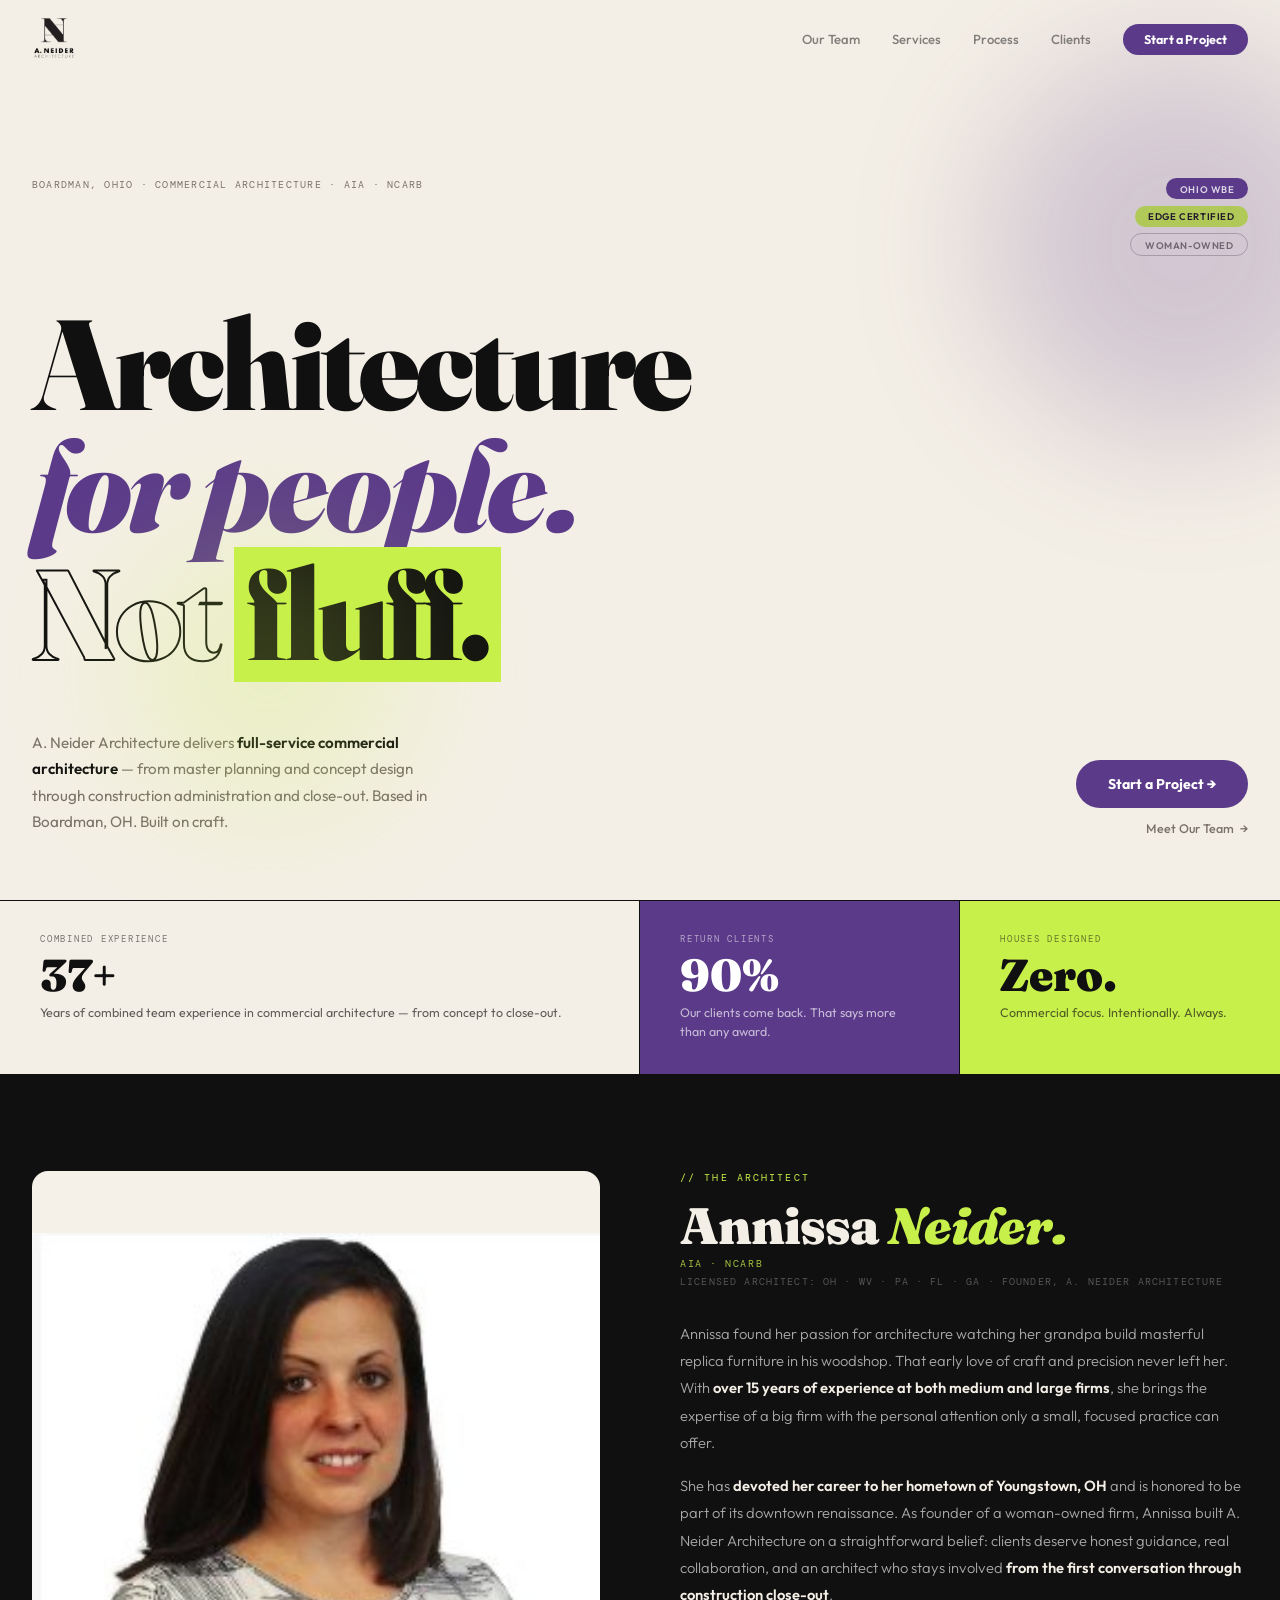
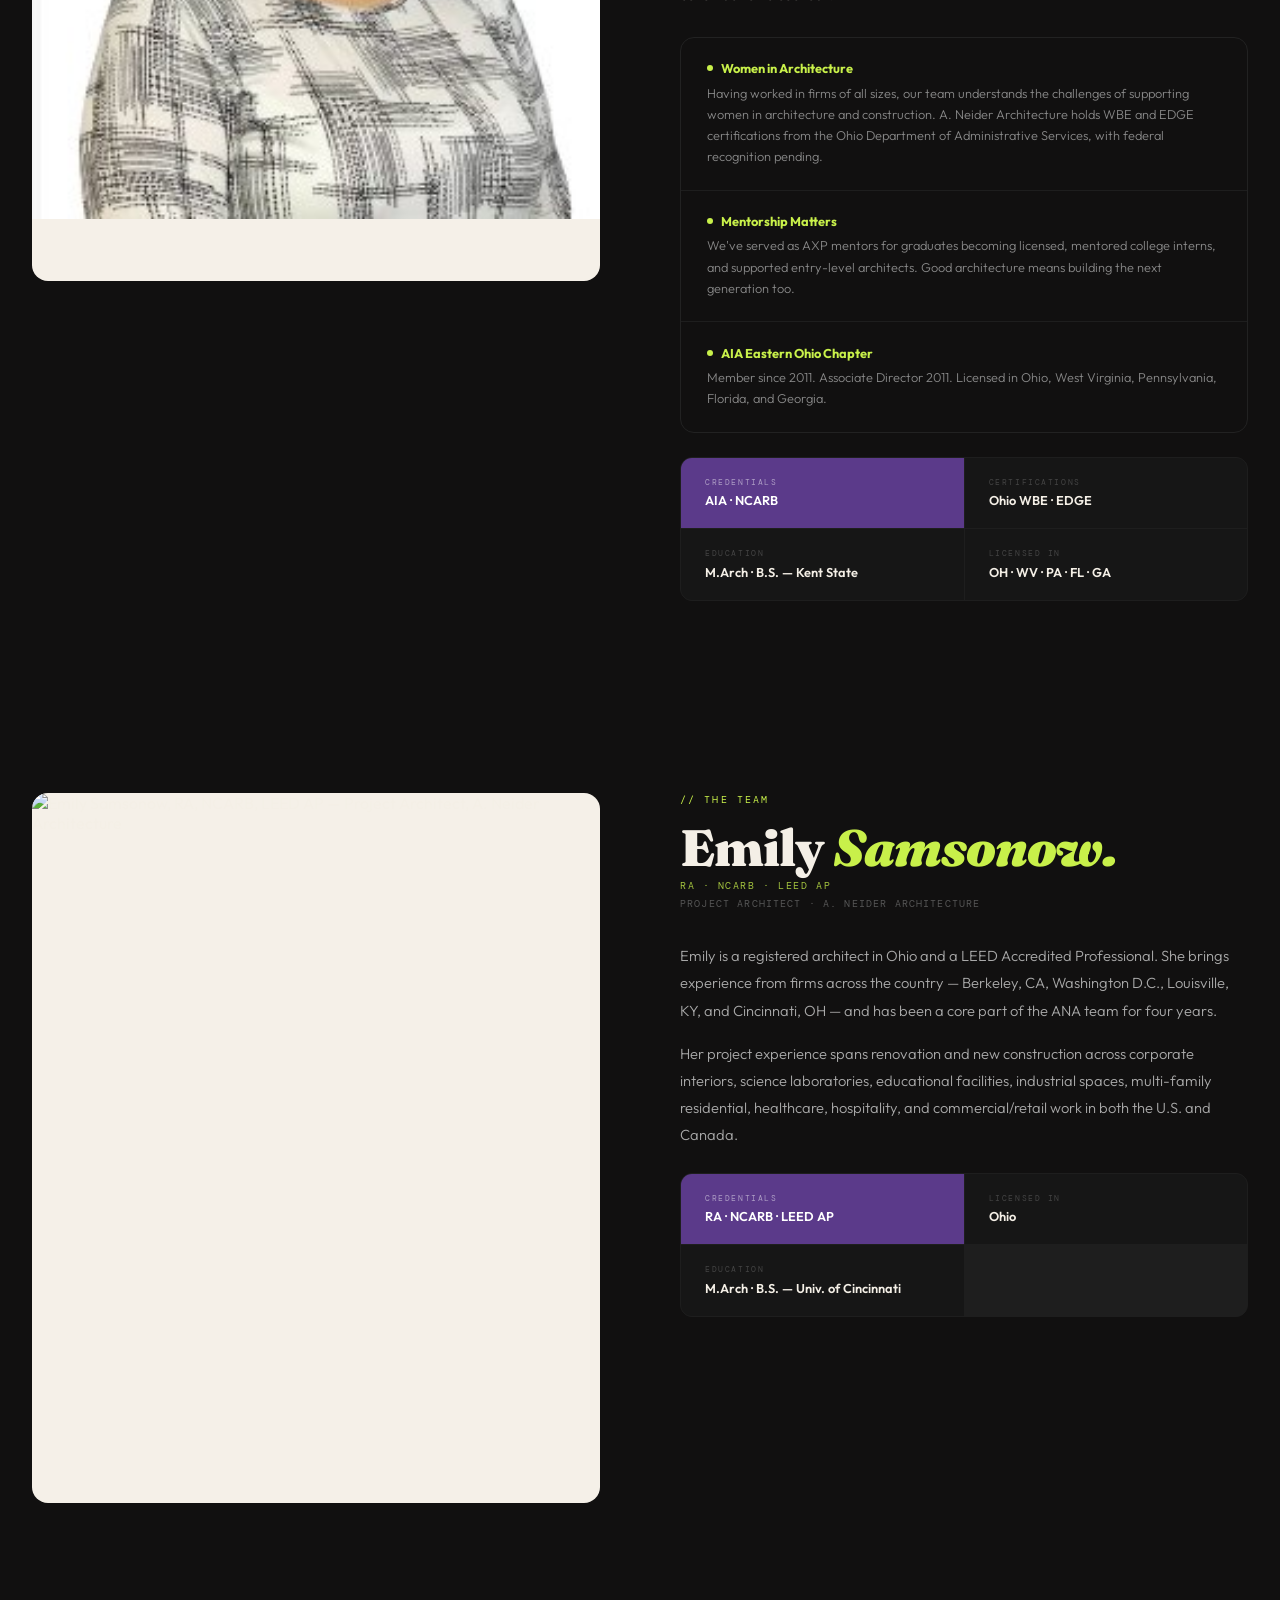
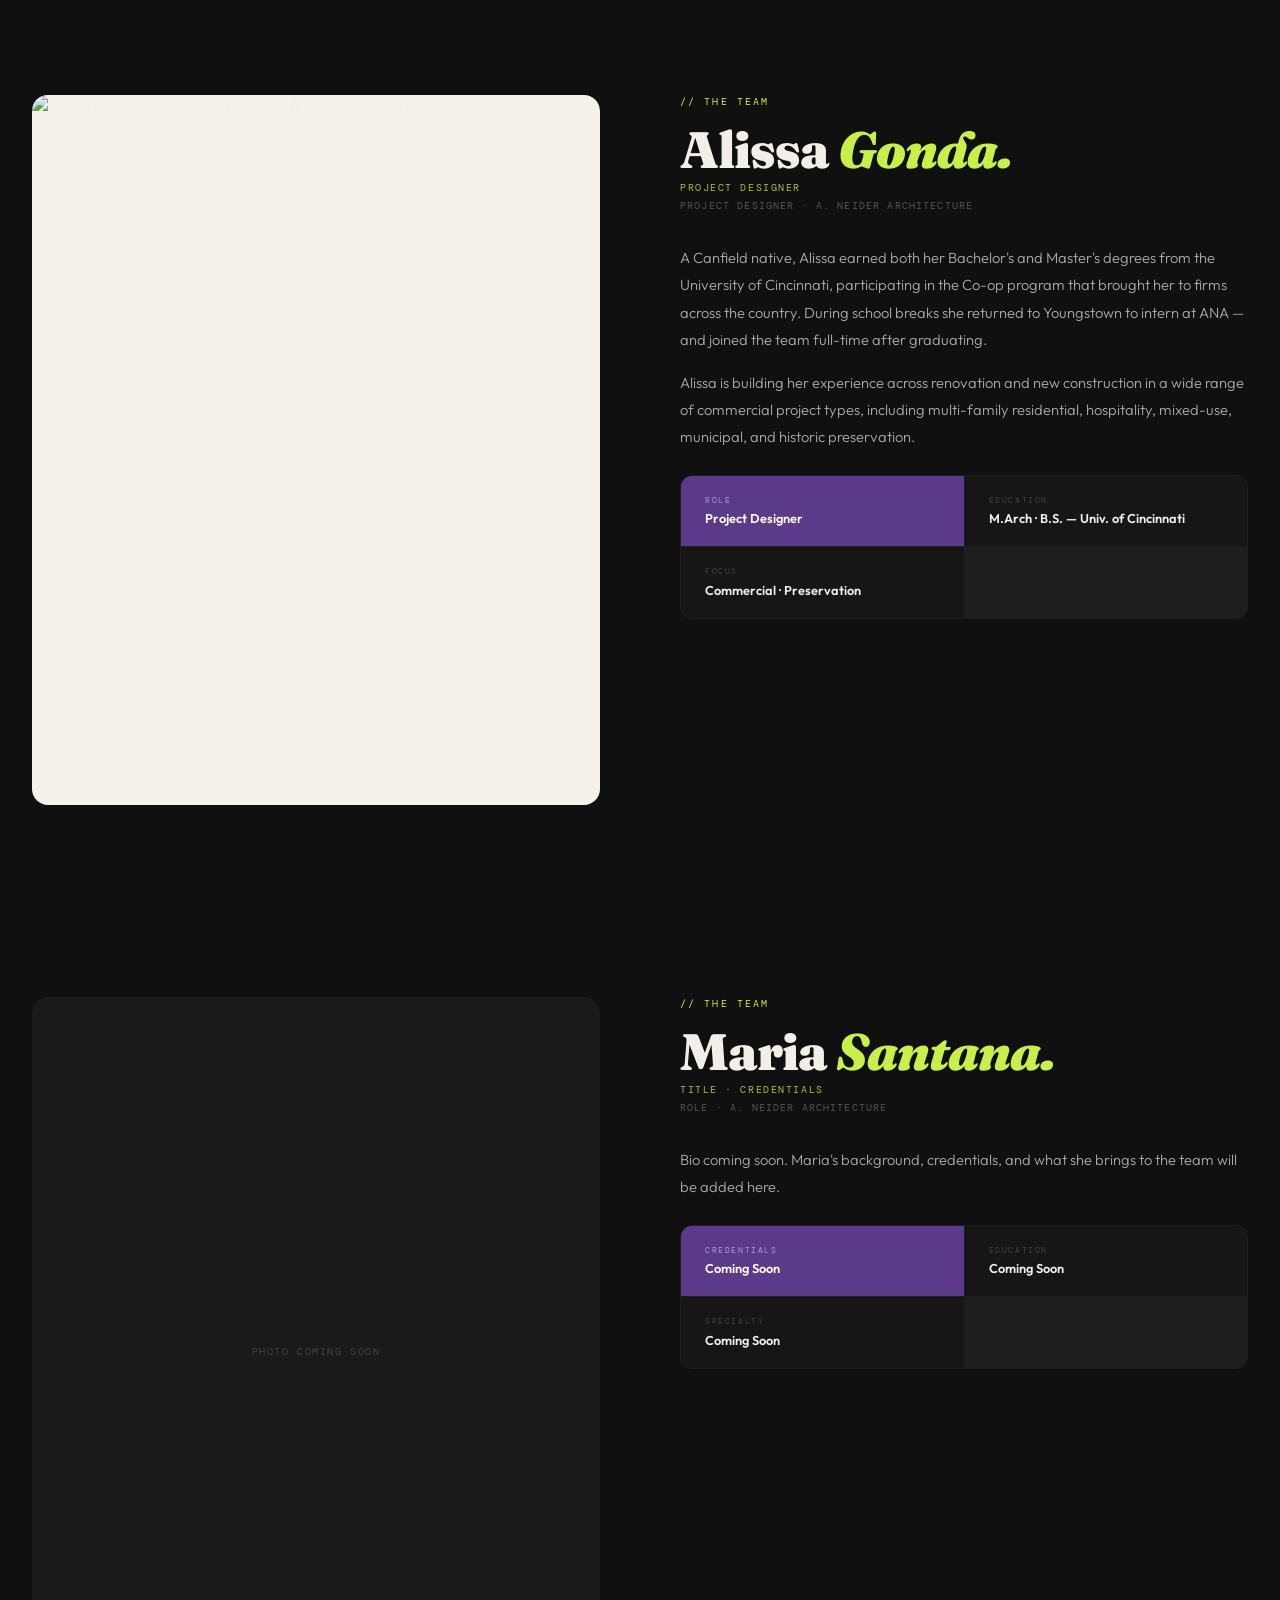
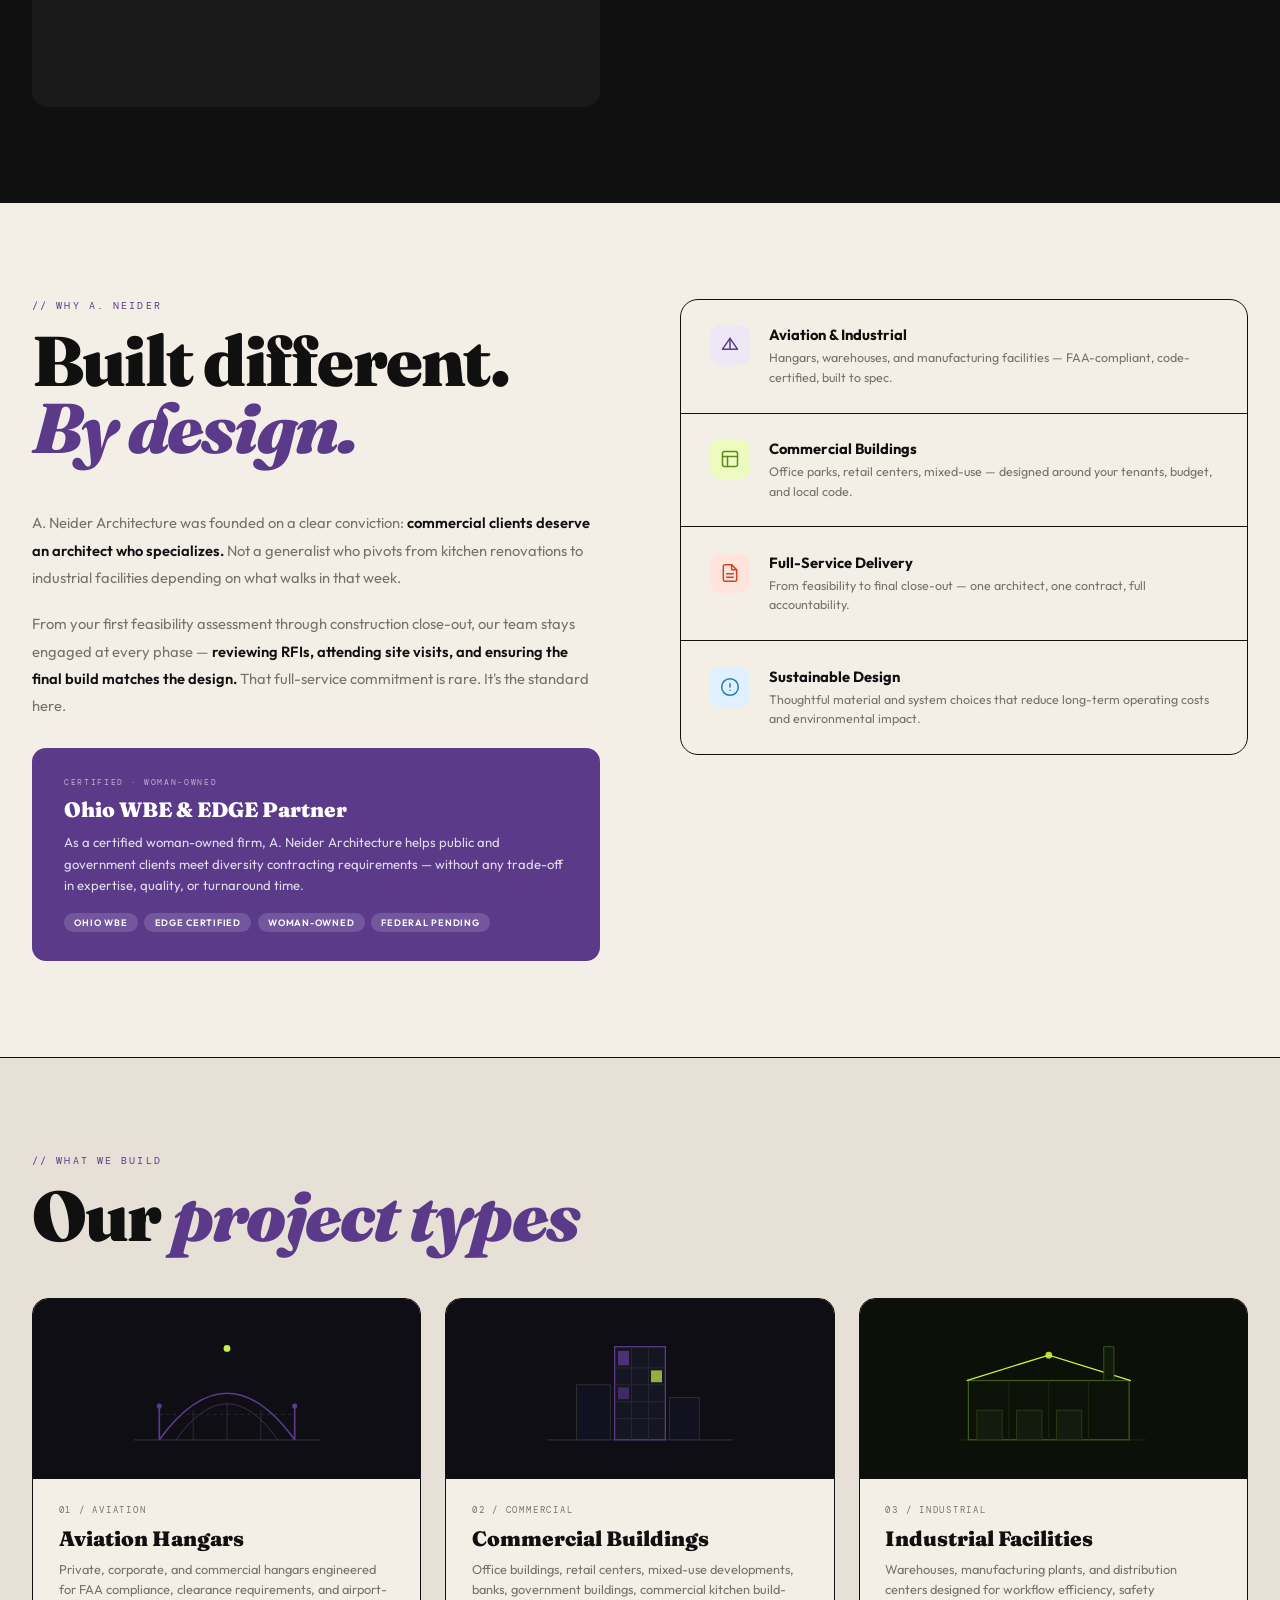
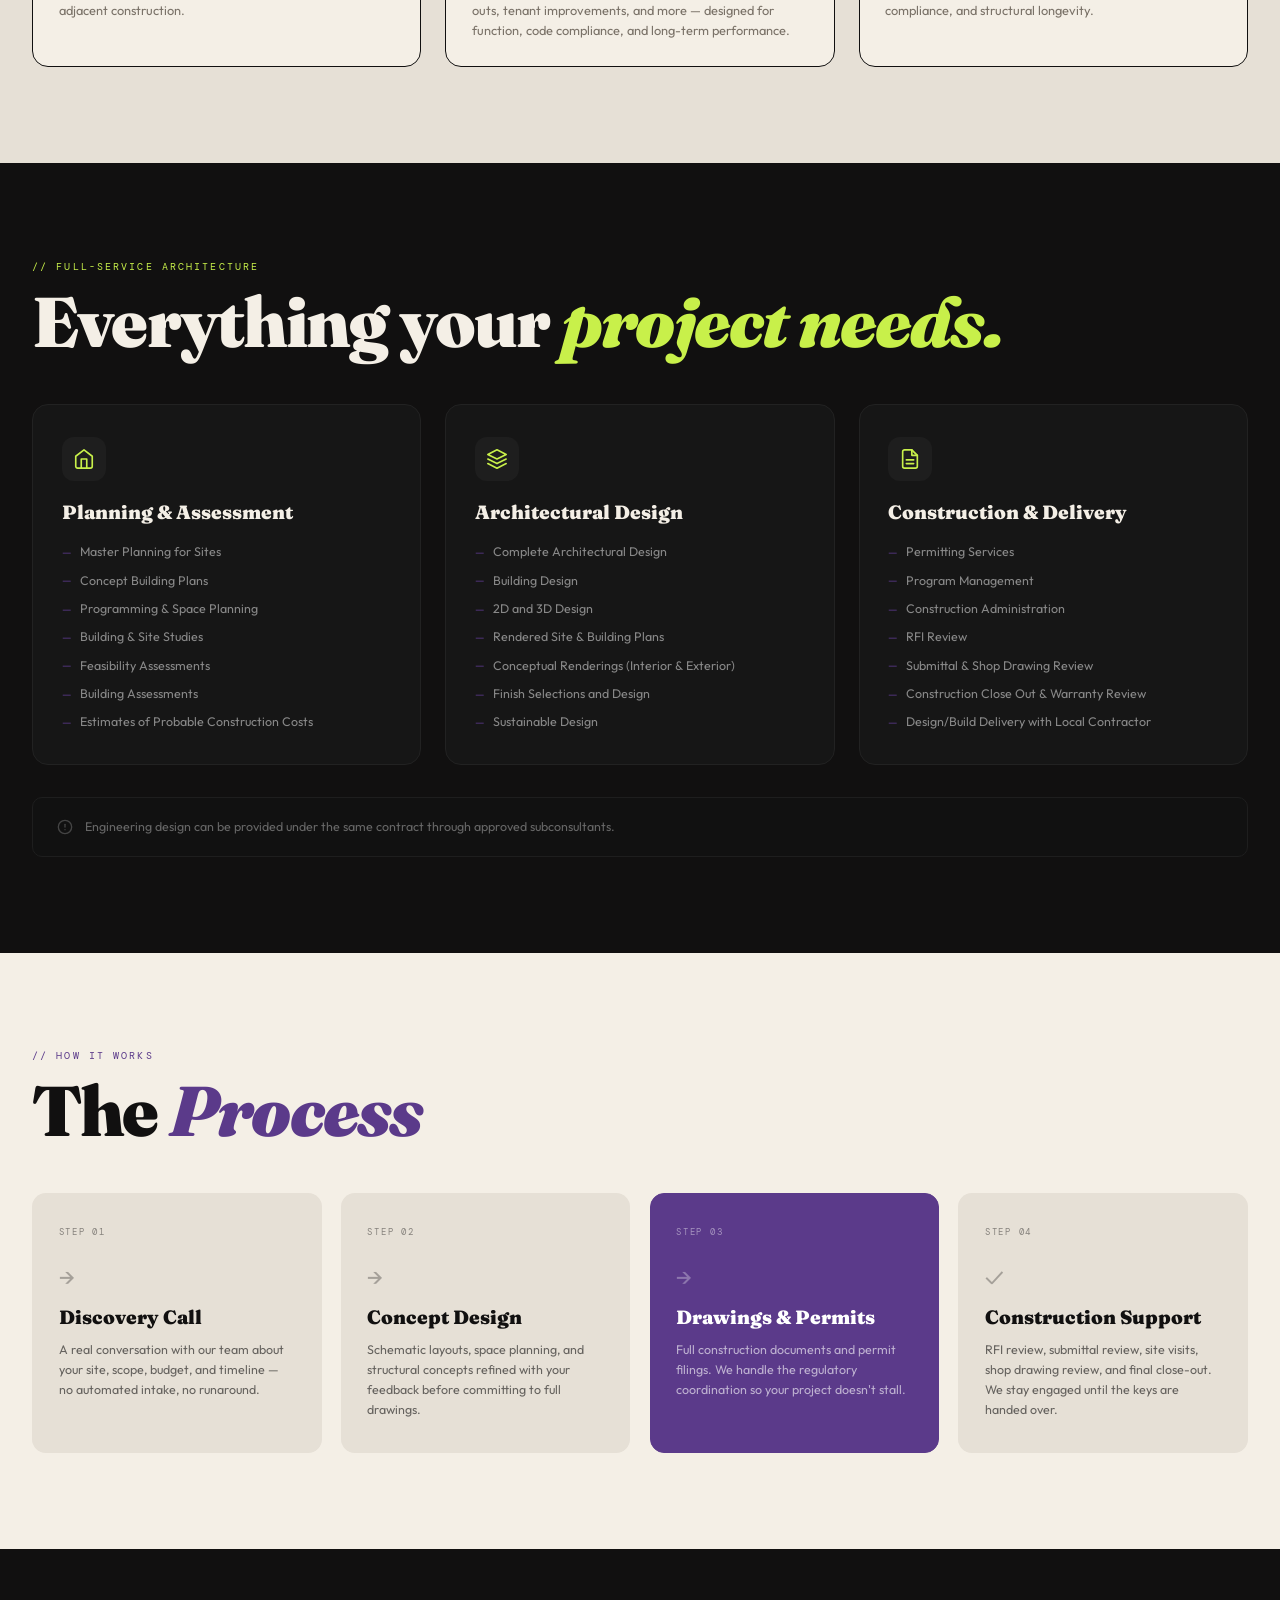
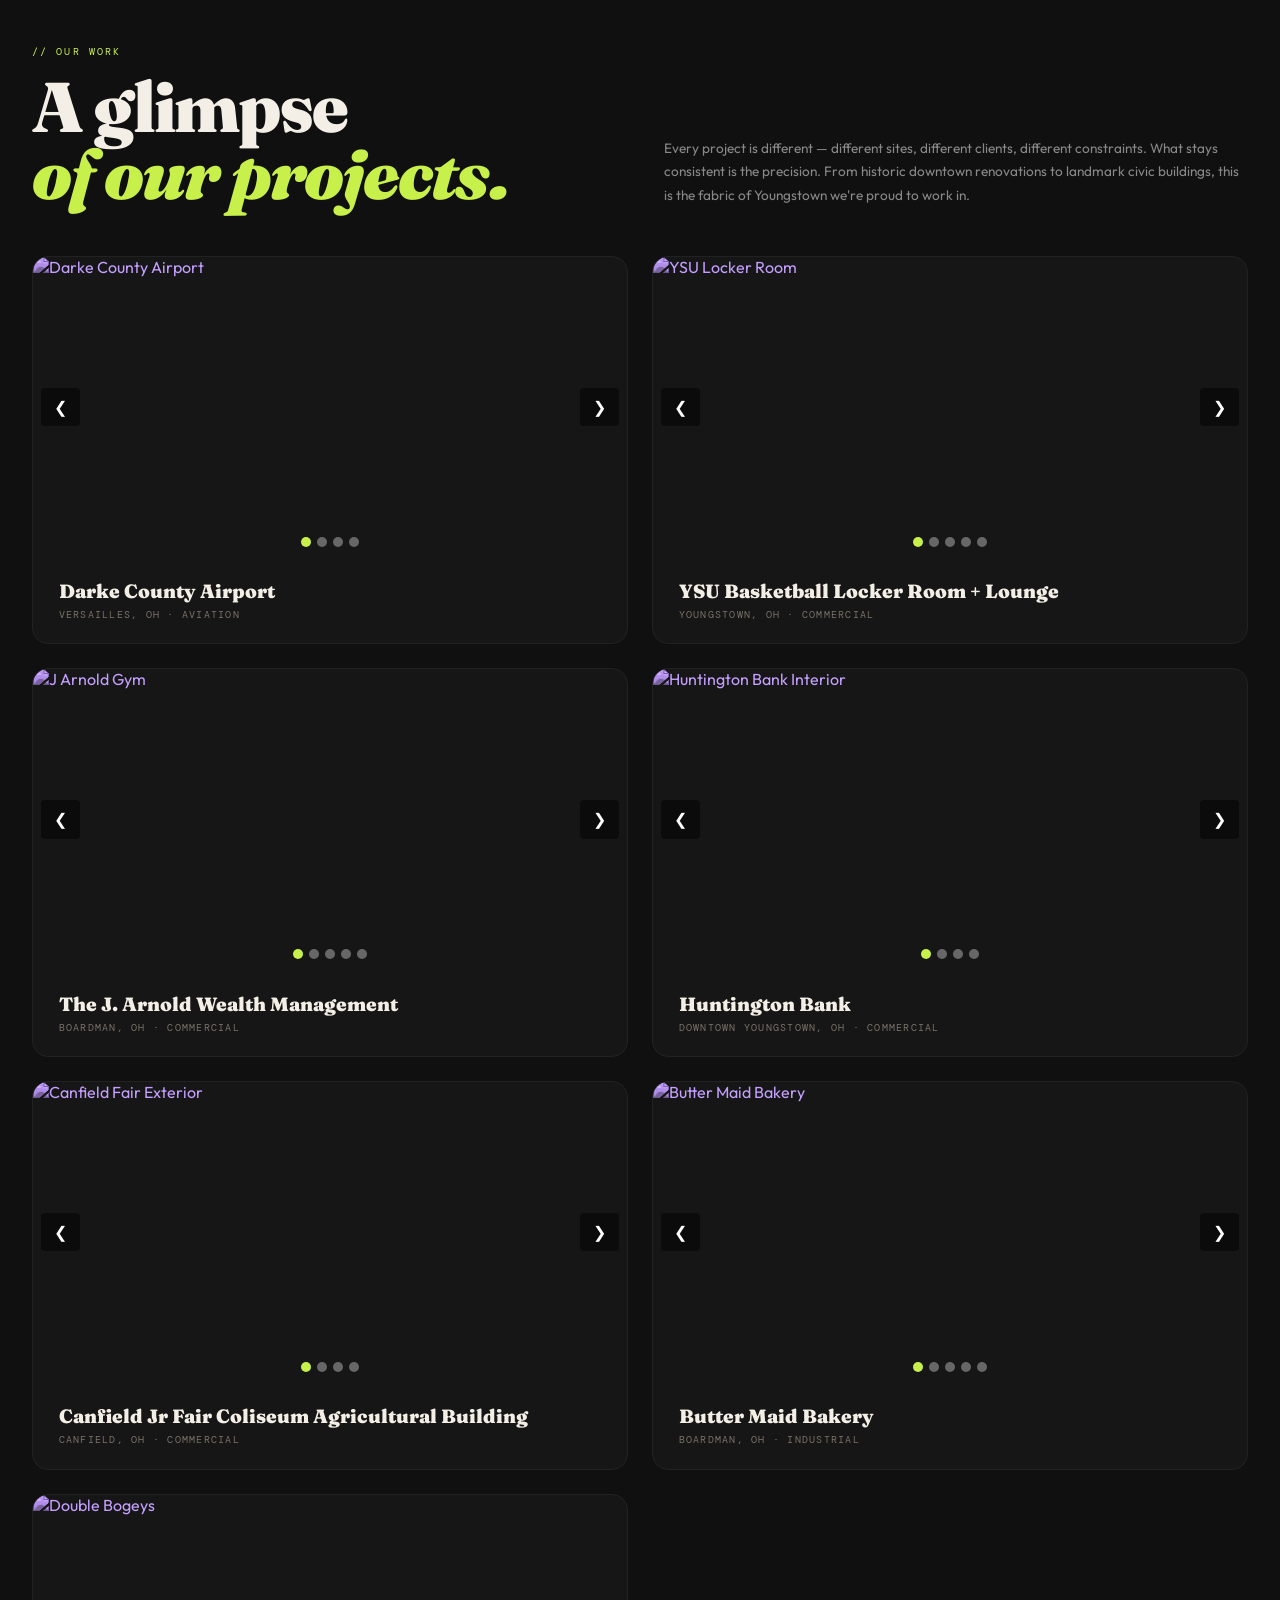
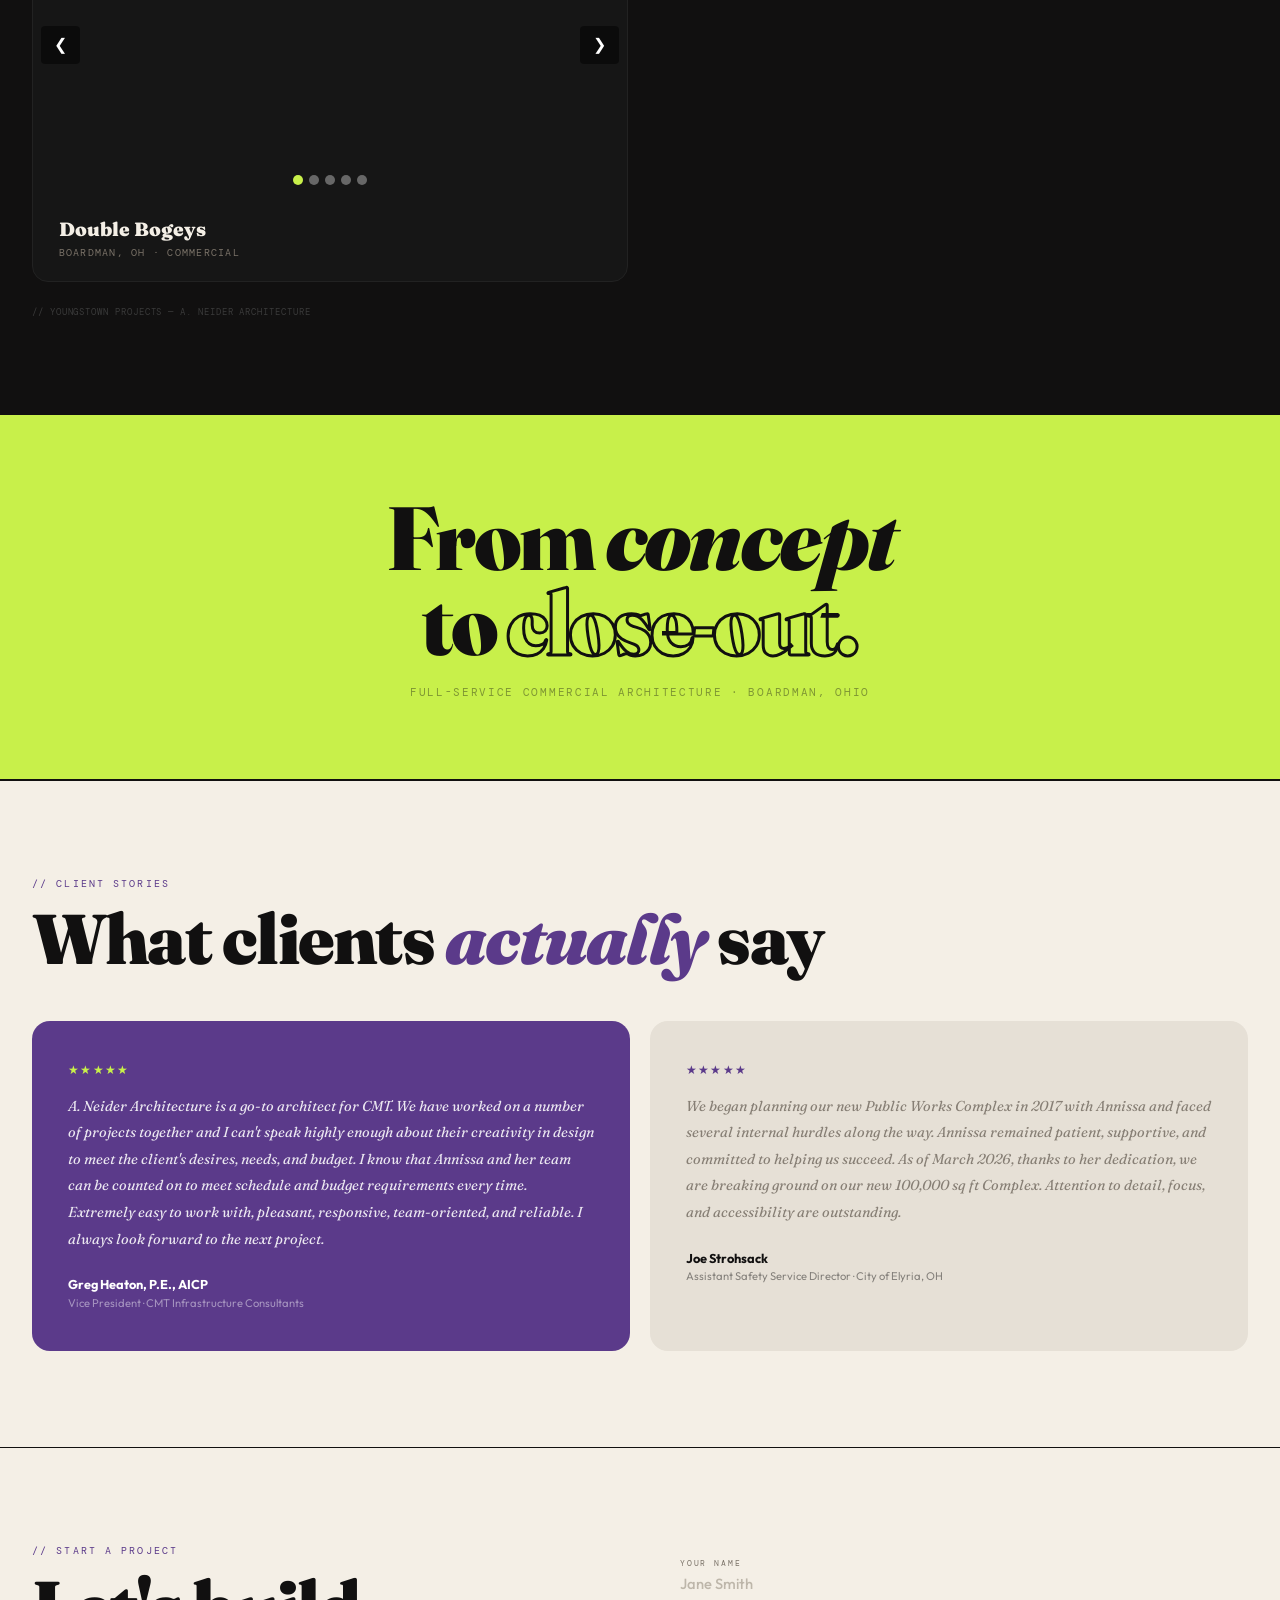
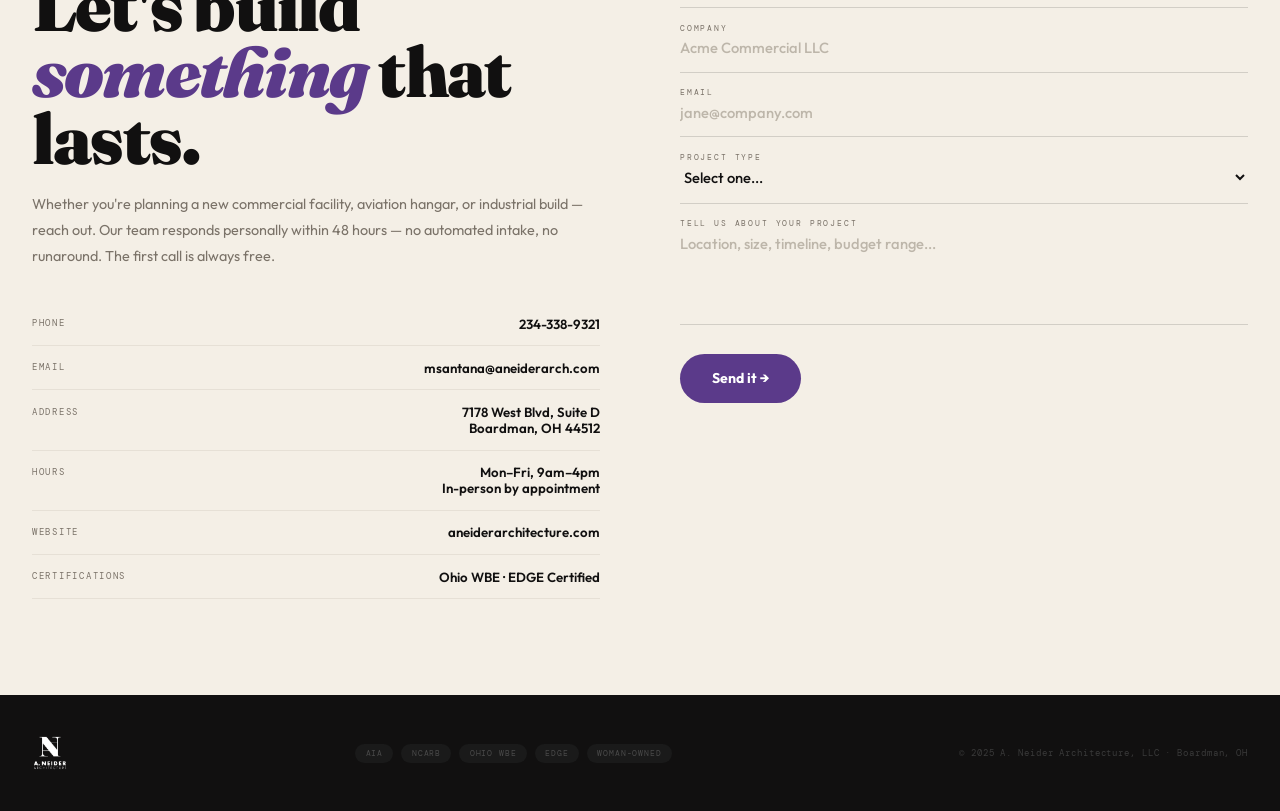
==== index.html @ 2dafa5c0 "Add Boardman OH to Double Bogeys, purple tint on first slides - Double Bogeys now shows "Boardman, O" ====
<!DOCTYPE html>
<html lang="en">
<head>
<meta charset="UTF-8">
<meta name="viewport" content="width=device-width, initial-scale=1.0">
<title>A. Neider Architecture</title>
<link rel="preconnect" href="https://fonts.googleapis.com">
<link href="https://fonts.googleapis.com/css2?family=Fraunces:ital,opsz,wght@0,9..144,700;0,9..144,900;1,9..144,700;1,9..144,900&family=Outfit:wght@300;400;500;600;700&family=DM+Mono:wght@400;500&display=swap" rel="stylesheet">
<style>
:root {
  --cream: #F4EFE6;
  --ink: #111010;
  --violet: #5B3A8A;
  --lime: #C8F04A;
  --warm-gray: #E6E0D6;
  --mid: #7A7268;
  --light-violet: #EDE7F6;
}
*,*::before,*::after{box-sizing:border-box;margin:0;padding:0;} .sqs-block-code,.sqs-block-content{padding:0!important;margin:0!important;}
html,body{padding:0!important;margin:0!important;overflow-x:hidden;}
html{scroll-behavior:smooth;}
body{background:var(--cream);color:var(--ink);font-family:'Outfit',sans-serif;overflow-x:hidden;margin:0;padding:0;}

/* NAV */
nav{position:fixed;top:0;left:0;right:0;z-index:200;display:flex;justify-content:space-between;align-items:center;padding:1rem 2rem;background:transparent;backdrop-filter:none;border-bottom:none;transition:background 0.4s,backdrop-filter 0.4s,border-bottom 0.4s;}

nav.scrolled{background:rgba(244,239,230,0.97);backdrop-filter:blur(12px);border-bottom:1.5px solid rgba(17,16,16,0.1);}
.nav-logo img{height:44px;width:auto;display:block;mix-blend-mode:multiply;}
.nav-links{display:flex;gap:2rem;list-style:none;align-items:center;}
.nav-links a{font-size:0.82rem;font-weight:500;color:var(--ink);text-decoration:none;opacity:0.5;transition:opacity 0.2s;}
.nav-links a:hover{opacity:1;}
.nav-pill{background:var(--violet);color:#fff!important;opacity:1!important;padding:0.5rem 1.3rem;border-radius:99px;font-weight:700!important;font-size:0.78rem!important;transition:background 0.2s!important;}
.nav-pill:hover{background:var(--ink)!important;}
.hamburger{display:none;flex-direction:column;gap:5px;cursor:pointer;padding:4px;background:none;border:none;}
.hamburger span{display:block;width:24px;height:2px;background:var(--ink);border-radius:2px;transition:all 0.3s;}
.mobile-menu{display:none;position:fixed;top:70px;left:0;right:0;background:var(--cream);border-bottom:1.5px solid rgba(17,16,16,0.1);padding:1.5rem 2rem;z-index:199;flex-direction:column;gap:1.2rem;}
.mobile-menu.open{display:flex;}
.mobile-menu a{font-size:1rem;font-weight:600;color:var(--ink);text-decoration:none;padding:0.5rem 0;border-bottom:1px solid var(--warm-gray);}
.mobile-menu .mob-cta{background:var(--violet);color:#fff;padding:0.9rem 1.5rem;border-radius:99px;text-align:center;margin-top:0.5rem;border:none;font-weight:700;}

/* HERO */
.hero{min-height:100vh;padding:110px 2rem 4rem;display:flex;flex-direction:column;justify-content:flex-end;position:relative;overflow:hidden;}
.hero-top-bar{display:flex;justify-content:space-between;align-items:flex-start;margin-bottom:3rem;flex-wrap:wrap;gap:1rem;}
.hero-eyebrow{font-family:'DM Mono',monospace;font-size:0.65rem;letter-spacing:0.12em;color:var(--mid);text-transform:uppercase;}
.hero-cert-stack{display:flex;flex-direction:column;gap:0.4rem;align-items:flex-end;}
.pill{display:inline-block;padding:0.28rem 0.85rem;border-radius:99px;font-size:0.6rem;font-weight:600;letter-spacing:0.06em;text-transform:uppercase;}
.pill-violet{background:var(--violet);color:#fff;}
.pill-lime{background:var(--lime);color:var(--ink);}
.pill-outline{border:1.5px solid rgba(17,16,16,0.25);color:var(--mid);}
.hero-title{font-family:'Fraunces',serif;font-weight:900;font-size:clamp(3.8rem,10vw,10rem);line-height:0.95;letter-spacing:-0.03em;}
.ht-italic{font-style:italic;color:var(--violet);display:block;}
.ht-outlined{-webkit-text-stroke:2px var(--ink);color:transparent;}
.ht-highlight{display:inline-block;background:var(--lime);color:var(--ink);padding:0 0.1em;line-height:1.05;}
.hero-bottom{display:flex;justify-content:space-between;align-items:flex-end;margin-top:3rem;gap:2rem;flex-wrap:wrap;}
.hero-sub{max-width:420px;font-size:0.95rem;line-height:1.75;color:var(--mid);font-weight:400;}
.hero-sub strong{color:var(--ink);font-weight:600;}
.hero-actions{display:flex;flex-direction:column;align-items:flex-end;gap:0.8rem;}
.btn-main{background:var(--violet);color:#fff;padding:0.95rem 2rem;border-radius:99px;font-family:'Outfit',sans-serif;font-weight:700;font-size:0.88rem;text-decoration:none;display:inline-block;transition:background 0.2s,transform 0.15s;white-space:nowrap;}
.btn-main:hover{background:var(--ink);transform:scale(1.03);}
.btn-sec{font-size:0.78rem;font-weight:500;color:var(--mid);text-decoration:none;display:flex;align-items:center;gap:0.35rem;transition:color 0.2s;}
.btn-sec:hover{color:var(--ink);}
.btn-sec::after{content:"→";}
.blob{position:absolute;border-radius:50%;filter:blur(70px);opacity:0.22;pointer-events:none;}
.blob-1{width:400px;height:400px;background:var(--violet);top:5%;right:-8%;}
.blob-2{width:280px;height:280px;background:var(--lime);bottom:10%;left:10%;}

/* STATS BAND */
.stats-band{display:grid;grid-template-columns:2fr 1fr 1fr;border-top:1.5px solid var(--ink);border-bottom:1.5px solid var(--ink);}
.band-cell{padding:2rem 2.5rem;border-right:1.5px solid var(--ink);}
.band-cell:last-child{border-right:none;}
.band-cell.v{background:var(--violet);color:#fff;}
.band-cell.l{background:var(--lime);color:var(--ink);}
.band-lbl{font-family:'DM Mono',monospace;font-size:0.55rem;letter-spacing:0.2em;text-transform:uppercase;opacity:0.55;margin-bottom:0.5rem;display:block;}
.band-num{font-family:'Fraunces',serif;font-size:2.8rem;font-weight:900;line-height:1;margin-bottom:0.4rem;}
.band-desc{font-size:0.78rem;opacity:0.65;line-height:1.5;font-weight:400;}

/* SHARED */
.sec-wrap{padding:6rem 2rem;}
.sec-tag{font-family:'DM Mono',monospace;font-size:0.6rem;letter-spacing:0.22em;text-transform:uppercase;color:var(--violet);margin-bottom:1rem;display:block;}
.sec-tag-light{color:var(--lime);}
.sec-h2{font-family:'Fraunces',serif;font-weight:900;line-height:0.95;letter-spacing:-0.025em;font-size:clamp(2.5rem,5.5vw,5rem);margin-bottom:3rem;}
.sec-h2 em{font-style:italic;color:var(--violet);}
.sec-h2-light em{color:var(--lime);}
.two-col{display:grid;grid-template-columns:1fr 1fr;gap:5rem;align-items:start;}

/* ANNISSA */
.annissa-section{background:var(--ink);color:var(--cream);}
.annissa-photo{width:100%;aspect-ratio:4/5;border-radius:16px;overflow:hidden;}
.annissa-photo img{width:100%;height:100%;object-fit:contain;object-position:center center;display:block;background:#f5f0e8;}
.annissa-name{font-family:'Fraunces',serif;font-size:clamp(2.2rem,4vw,3.8rem);font-weight:900;line-height:1;letter-spacing:-0.02em;margin-bottom:0.4rem;color:var(--cream);}
.annissa-name em{font-style:italic;color:var(--lime);}
.annissa-cred-line{font-family:'DM Mono',monospace;font-size:0.65rem;letter-spacing:0.15em;text-transform:uppercase;color:var(--lime);margin-bottom:0.3rem;opacity:0.8;}
.annissa-title-line{font-family:'DM Mono',monospace;font-size:0.6rem;letter-spacing:0.12em;text-transform:uppercase;color:#555;margin-bottom:2rem;}
.annissa-bio{font-size:0.92rem;line-height:1.85;color:#aaa;margin-bottom:1rem;font-weight:300;}
.annissa-bio strong{color:var(--cream);font-weight:600;}

/* Annissa pillars */
.annissa-pillars{display:flex;flex-direction:column;gap:0;margin-top:1.8rem;border:1px solid #222;border-radius:14px;overflow:hidden;}
.pillar{padding:1.4rem 1.6rem;border-bottom:1px solid #1e1e1e;transition:background 0.2s;}
.pillar:last-child{border-bottom:none;}
.pillar:hover{background:#181818;}
.pillar-title{font-family:'Outfit',sans-serif;font-size:0.8rem;font-weight:700;color:var(--lime);margin-bottom:0.4rem;display:flex;align-items:center;gap:0.5rem;}
.pillar-title::before{content:'';display:inline-block;width:6px;height:6px;background:var(--lime);border-radius:50%;flex-shrink:0;}
.pillar-body{font-size:0.8rem;line-height:1.65;color:#888;font-weight:300;}

/* Credentials strip */
.cred-strip{display:grid;grid-template-columns:1fr 1fr;gap:1px;background:#1e1e1e;border:1px solid #1e1e1e;border-radius:12px;overflow:hidden;margin-top:1.5rem;}
.cred-box{background:#161616;padding:1.2rem 1.5rem;}
.cred-box.hi{background:var(--violet);}
.cred-lbl{font-family:'DM Mono',monospace;font-size:0.5rem;letter-spacing:0.2em;text-transform:uppercase;color:#444;margin-bottom:0.35rem;display:block;}
.cred-box.hi .cred-lbl{color:rgba(255,255,255,0.5);}
.cred-val{font-size:0.8rem;font-weight:600;color:var(--cream);line-height:1.3;}
.cred-box.hi .cred-val{color:#fff;}

/* ABOUT */
.about-section{background:var(--cream);}
.about-copy{font-size:0.92rem;line-height:1.85;color:var(--mid);margin-bottom:1.2rem;font-weight:400;}
.about-copy strong{color:var(--ink);font-weight:600;}
.wbe-card{background:var(--violet);color:#fff;padding:1.8rem 2rem;border-radius:14px;margin-top:1.8rem;}
.wbe-card-lbl{font-family:'DM Mono',monospace;font-size:0.52rem;letter-spacing:0.2em;text-transform:uppercase;opacity:0.6;margin-bottom:0.6rem;display:block;}
.wbe-card h3{font-family:'Fraunces',serif;font-size:1.3rem;font-weight:900;margin-bottom:0.6rem;}
.wbe-card p{font-size:0.82rem;line-height:1.65;opacity:0.82;font-weight:400;}
.cert-tags{display:flex;gap:0.4rem;flex-wrap:wrap;margin-top:1rem;}
.cert-tag{background:rgba(255,255,255,0.15);font-size:0.58rem;font-weight:600;letter-spacing:0.08em;text-transform:uppercase;padding:0.25rem 0.65rem;border-radius:99px;}
.feature-stack{display:flex;flex-direction:column;border:1.5px solid var(--ink);border-radius:18px;overflow:hidden;}
.feat-row{display:flex;align-items:flex-start;gap:1.2rem;padding:1.6rem 1.8rem;border-bottom:1.5px solid var(--ink);transition:background 0.2s;}
.feat-row:last-child{border-bottom:none;}
.feat-row:hover{background:var(--warm-gray);}
.feat-icon{width:40px;height:40px;border-radius:10px;display:flex;align-items:center;justify-content:center;flex-shrink:0;}
.fi-v{background:var(--light-violet);} .fi-l{background:#edfac0;} .fi-c{background:#ffe4dd;} .fi-s{background:#dff0ff;}
.feat-row h4{font-size:0.92rem;font-weight:700;margin-bottom:0.25rem;}
.feat-row p{font-size:0.78rem;line-height:1.55;color:var(--mid);font-weight:400;}

/* PROJECT CARDS */
.projects-section{background:var(--warm-gray);border-top:1.5px solid var(--ink);border-bottom:1.5px solid var(--ink);}
.proj-grid{display:grid;grid-template-columns:repeat(3,1fr);gap:1.5rem;}
.proj-card{background:var(--cream);border:1.5px solid var(--ink);border-radius:16px;overflow:hidden;transition:transform 0.25s,box-shadow 0.25s;}
.proj-card:hover{transform:translateY(-4px);box-shadow:0 16px 40px rgba(0,0,0,0.1);}
.proj-art{width:100%;height:180px;display:flex;align-items:center;justify-content:center;overflow:hidden;}
.art-hangar{background:#0e0e14;} .art-commercial{background:#0f0e14;} .art-industrial{background:#0c1008;}
.proj-body{padding:1.6rem;}
.proj-num{font-family:'DM Mono',monospace;font-size:0.55rem;letter-spacing:0.2em;text-transform:uppercase;color:var(--mid);margin-bottom:0.6rem;display:block;}
.proj-title{font-family:'Fraunces',serif;font-size:1.3rem;font-weight:900;margin-bottom:0.5rem;}
.proj-desc{font-size:0.8rem;line-height:1.6;color:var(--mid);font-weight:400;}

/* SERVICES — 3-column cards */
.services-section{background:var(--ink);color:var(--cream);}
.svc-grid{display:grid;grid-template-columns:repeat(3,1fr);gap:1.5rem;margin-bottom:2rem;}
.svc-card{background:#161616;border:1px solid #222;border-radius:16px;padding:2rem 1.8rem;transition:border-color 0.2s,transform 0.2s;}
.svc-card:hover{border-color:var(--violet);transform:translateY(-3px);}
.svc-card-icon{width:44px;height:44px;border-radius:12px;background:#1e1e1e;display:flex;align-items:center;justify-content:center;margin-bottom:1.2rem;}
.svc-card-title{font-family:'Fraunces',serif;font-size:1.2rem;font-weight:900;margin-bottom:1.2rem;color:var(--cream);}
.svc-list-items{list-style:none;display:flex;flex-direction:column;gap:0.6rem;}
.svc-list-items li{font-size:0.78rem;line-height:1.5;color:#888;font-weight:400;display:flex;align-items:flex-start;gap:0.5rem;}
.svc-list-items li::before{content:'—';color:var(--violet);font-size:0.7rem;margin-top:0.05em;flex-shrink:0;}
.svc-note{display:flex;align-items:flex-start;gap:0.75rem;background:#111;border:1px solid #1e1e1e;border-radius:10px;padding:1.2rem 1.5rem;font-size:0.78rem;line-height:1.6;color:#666;font-weight:400;}
.svc-note svg{flex-shrink:0;margin-top:0.1rem;opacity:0.6;}

/* PROCESS */
.process-section{background:var(--cream);}
.proc-grid{display:grid;grid-template-columns:repeat(4,1fr);gap:1.2rem;}
.proc-card{background:var(--warm-gray);border-radius:14px;padding:2rem 1.6rem;border:1.5px solid transparent;transition:transform 0.2s,box-shadow 0.2s,border-color 0.2s;}
.proc-card:hover{transform:translateY(-3px);box-shadow:0 12px 30px rgba(0,0,0,0.08);border-color:var(--violet);}
.proc-card.v{background:var(--violet);color:#fff;border-color:var(--violet);}
.proc-num{font-family:'DM Mono',monospace;font-size:0.54rem;letter-spacing:0.2em;text-transform:uppercase;opacity:0.45;margin-bottom:1.5rem;display:block;}
.proc-arrow{font-size:1.5rem;margin-bottom:0.8rem;display:block;opacity:0.3;}
.proc-title{font-family:'Fraunces',serif;font-size:1.2rem;font-weight:900;margin-bottom:0.7rem;}
.proc-desc{font-size:0.78rem;line-height:1.6;opacity:0.6;font-weight:400;}

/* GALLERY / PROJECT SLIDESHOWS */
.gallery-section{background:var(--ink);color:var(--cream);}
.gallery-intro{display:grid;grid-template-columns:1fr 1fr;gap:3rem;align-items:end;margin-bottom:3rem;}
.gallery-intro p{font-size:0.85rem;line-height:1.75;color:#888;font-weight:400;}
.gallery-note{font-family:'DM Mono',monospace;font-size:0.58rem;letter-spacing:0.1em;text-transform:uppercase;color:#3a3a3a;margin-top:1.5rem;}
.proj-gallery-grid{display:grid;grid-template-columns:repeat(2,1fr);gap:1.5rem;}
.proj-gallery-card{background:#161616;border:1px solid #222;border-radius:16px;overflow:hidden;transition:border-color 0.2s,transform 0.2s;}
.proj-gallery-card:hover{border-color:var(--violet);transform:translateY(-3px);}
.proj-slideshow{position:relative;width:100%;overflow:hidden;}
.proj-slides{position:relative;width:100%;height:300px;}
.proj-slide{position:absolute;top:0;left:0;width:100%;height:100%;object-fit:cover;opacity:0;transition:opacity 0.6s ease;}
.proj-slide.active{opacity:1;}
.proj-slide.bw{filter:grayscale(100%) brightness(0.6) sepia(100%) hue-rotate(220deg) saturate(200%);}
.proj-slide-btn{position:absolute;top:50%;transform:translateY(-50%);background:rgba(0,0,0,0.5);color:#fff;border:none;padding:0.6rem 0.8rem;font-size:1rem;cursor:pointer;border-radius:4px;transition:background 0.2s;z-index:1;}
.proj-slide-btn:hover{background:rgba(91,58,138,0.8);}
.proj-slide-btn.prev{left:8px;}
.proj-slide-btn.next{right:8px;}
.proj-slide-dots{position:absolute;bottom:10px;left:50%;transform:translateX(-50%);display:flex;gap:6px;z-index:1;}
.proj-dot{width:10px;height:10px;border-radius:50%;background:rgba(255,255,255,0.35);cursor:pointer;transition:background 0.2s;}
.proj-dot.active{background:var(--lime);}
.proj-gallery-card-body{padding:1.4rem 1.6rem;}
.proj-gallery-card-body h3{font-family:'Fraunces',serif;font-size:1.2rem;font-weight:900;color:var(--cream);margin-bottom:0.3rem;}
.proj-gallery-card-body p{font-family:'DM Mono',monospace;font-size:0.65rem;letter-spacing:0.12em;text-transform:uppercase;color:var(--mid);}

/* STATEMENT */
.statement-section{background:var(--lime);padding:5rem 2rem;border-top:1.5px solid var(--ink);border-bottom:1.5px solid var(--ink);text-align:center;}
.statement-section h2{font-family:'Fraunces',serif;font-size:clamp(2.8rem,7vw,7rem);font-weight:900;color:var(--ink);line-height:0.95;letter-spacing:-0.03em;}
.statement-section h2 .outline{-webkit-text-stroke:3px var(--ink);color:transparent;}
.statement-section h2 em{font-style:italic;}
.statement-section p{font-family:'DM Mono',monospace;font-size:0.7rem;letter-spacing:0.15em;text-transform:uppercase;color:var(--ink);opacity:0.4;margin-top:1.2rem;}

/* TESTIMONIALS */
.testi-section{background:var(--cream);border-top:1.5px solid var(--ink);}
.testi-grid{display:grid;grid-template-columns:1fr 1fr;gap:1.2rem;}
.testi-card{background:var(--warm-gray);border-radius:18px;padding:2.5rem 2.2rem;border:1.5px solid transparent;transition:border-color 0.2s,transform 0.2s;}
.testi-card:hover{border-color:var(--violet);transform:translateY(-3px);}
.testi-card.feat{background:var(--violet);color:#fff;}
.testi-stars{font-size:0.78rem;letter-spacing:0.1em;color:var(--violet);margin-bottom:1rem;}
.testi-card.feat .testi-stars{color:var(--lime);}
.testi-quote{font-family:'Fraunces',serif;font-size:0.9rem;line-height:1.85;font-style:italic;margin-bottom:1.5rem;opacity:0.88;font-weight:400;}
.testi-author{font-size:0.8rem;font-weight:700;margin-bottom:0.2rem;}
.testi-role{font-size:0.7rem;opacity:0.45;font-weight:400;}

/* CONTACT */
.contact-section{background:var(--cream);padding:6rem 2rem;border-top:1.5px solid var(--ink);display:grid;grid-template-columns:1fr 1fr;gap:5rem;align-items:start;width:100%;box-sizing:border-box;}
.contact-left p{font-size:0.9rem;line-height:1.8;color:var(--mid);margin-bottom:2rem;font-weight:400;}
.cdr{display:flex;justify-content:space-between;align-items:flex-start;padding:0.85rem 0;border-bottom:1.5px solid var(--warm-gray);gap:1rem;}
.cdr-l{font-family:'DM Mono',monospace;font-size:0.54rem;letter-spacing:0.2em;text-transform:uppercase;color:var(--mid);white-space:nowrap;margin-top:0.1rem;}
.cdr-v{font-size:0.83rem;font-weight:600;color:var(--ink);text-decoration:none;transition:color 0.2s;text-align:right;}
.cdr-v:hover{color:var(--violet);}
.contact-form{display:flex;flex-direction:column;width:100%;}
.f-row{padding:0.9rem 0;border-bottom:1.5px solid rgba(17,16,16,0.15);display:flex;flex-direction:column;gap:0.3rem;transition:border-color 0.2s;}
.f-row:focus-within{border-color:var(--violet);}
.f-row label{font-family:'DM Mono',monospace;font-size:0.52rem;letter-spacing:0.22em;text-transform:uppercase;color:var(--mid);}
.f-row input,.f-row textarea,.f-row select{background:transparent;border:none;outline:none;font-family:'Outfit',sans-serif;font-size:0.92rem;color:var(--ink);font-weight:500;resize:none;width:100%;box-sizing:border-box;}
.f-row input::placeholder,.f-row textarea::placeholder{color:#bdb6aa;}
.f-row select option{background:var(--cream);}
.btn-submit{margin-top:1.8rem;background:var(--violet);color:#fff;border:none;padding:0.95rem 2rem;border-radius:99px;font-family:'Outfit',sans-serif;font-size:0.88rem;font-weight:700;cursor:pointer;align-self:flex-start;transition:background 0.2s,transform 0.15s;}
.btn-submit:hover{background:var(--ink);transform:scale(1.03);}

/* FOOTER */
footer{background:var(--ink);color:var(--cream);padding:2.5rem 2rem;display:flex;justify-content:space-between;align-items:center;flex-wrap:wrap;gap:1rem;width:100%;box-sizing:border-box;}
.f-logo img{height:36px;width:auto;display:block;filter:brightness(0) invert(1);}
footer p{font-family:'DM Mono',monospace;font-size:0.56rem;letter-spacing:0.1em;color:#3a3a3a;}
.f-certs{display:flex;gap:0.5rem;flex-wrap:wrap;}
.f-cert{background:#1a1a1a;font-family:'DM Mono',monospace;font-size:0.52rem;letter-spacing:0.1em;text-transform:uppercase;padding:0.25rem 0.65rem;border-radius:99px;color:#4a4a4a;}

/* REVEAL */
.reveal{opacity:0;transform:translateY(22px);transition:opacity 0.65s ease,transform 0.65s ease;}
.reveal.in{opacity:1;transform:translateY(0);}

/* MOBILE */
@media(max-width:768px){
  .nav-links{display:none;}
  .hamburger{display:flex;}
  .hero{padding:100px 1.5rem 3rem;min-height:auto;}
  .hero-top-bar{flex-direction:column;align-items:flex-start;margin-bottom:2rem;}
  .hero-cert-stack{align-items:flex-start;flex-direction:row;flex-wrap:wrap;}
  .hero-title{font-size:clamp(3.2rem,14vw,5rem);}
  .hero-bottom{flex-direction:column;align-items:flex-start;margin-top:2rem;gap:1.5rem;}
  .hero-sub{max-width:100%;}
  .hero-actions{align-items:flex-start;}
  .stats-band{grid-template-columns:1fr;}
  .band-cell{border-right:none;border-bottom:1.5px solid var(--ink);}
  .band-cell:last-child{border-bottom:none;}
  .sec-wrap{padding:4rem 1.5rem;}
  .two-col{grid-template-columns:1fr;gap:2.5rem;}
  .annissa-photo{aspect-ratio:3/2;max-height:300px;}
  .cred-strip{grid-template-columns:1fr 1fr;}
  .proj-grid{grid-template-columns:1fr;gap:1rem;}
  .svc-grid{grid-template-columns:1fr;gap:1rem;}
  .proc-grid{grid-template-columns:1fr 1fr;gap:1rem;}
  .gallery-intro{grid-template-columns:1fr;gap:1.5rem;margin-bottom:2rem;}
  .proj-gallery-grid{grid-template-columns:1fr;gap:1rem;}
  .proj-slides{height:240px;}
  .testi-grid{grid-template-columns:1fr;gap:1rem;}
  .contact-section{grid-template-columns:1fr;gap:2rem;padding:3rem 1.5rem;}
  .contact-left p{margin-bottom:1.5rem;}
  .contact-section{display:flex!important;flex-direction:column!important;padding:3rem 1.2rem!important;gap:2rem!important;width:100%!important;box-sizing:border-box!important;}
  .contact-left,.contact-form{width:100%!important;min-width:0!important;}
  .f-row{width:100%!important;box-sizing:border-box!important;}
  .f-row input,.f-row textarea,.f-row select{width:100%!important;font-size:1rem!important;box-sizing:border-box!important;max-width:100%!important;}
  .btn-submit{width:100%!important;text-align:center!important;align-self:stretch!important;padding:1.1rem 1.5rem!important;box-sizing:border-box!important;}
  footer{flex-direction:column;align-items:flex-start;gap:1.2rem;}
  .statement-section{padding:4rem 1.5rem;}
}
@media(max-width:480px){
  nav{padding:0.9rem 1.5rem;}
  .hero{padding:90px 1.2rem 3rem;}
  .hero-title{font-size:clamp(2.8rem,13vw,4rem);}
  .proc-grid{grid-template-columns:1fr;}
  .cred-strip{grid-template-columns:1fr;}
  .proj-slides{height:200px;}
  .sec-h2{font-size:clamp(2rem,10vw,3rem);}
}

/* STATEMENT */
.statement-section{background:var(--lime);padding:5rem 2rem;border-top:1.5px solid var(--ink);border-bottom:1.5px solid var(--ink);text-align:center;}
.statement-section h2{font-family:'Fraunces',serif;font-size:clamp(2.8rem,7vw,7rem);font-weight:900;color:var(--ink);line-height:0.95;letter-spacing:-0.03em;}
.statement-section h2 .outline{-webkit-text-stroke:3px var(--ink);color:transparent;}
.statement-section h2 em{font-style:italic;}
.statement-section p{font-family:'DM Mono',monospace;font-size:0.7rem;letter-spacing:0.15em;text-transform:uppercase;color:var(--ink);opacity:0.4;margin-top:1.2rem;}

/* TESTIMONIALS */
.testi-section{background:var(--cream);border-top:1.5px solid var(--ink);}
.testi-grid{display:grid;grid-template-columns:1fr 1fr;gap:1.2rem;}
.testi-card{background:var(--warm-gray);border-radius:18px;padding:2.5rem 2.2rem;border:1.5px solid transparent;transition:border-color 0.2s,transform 0.2s;}
.testi-card:hover{border-color:var(--violet);transform:translateY(-3px);}
.testi-card.feat{background:var(--violet);color:#fff;}
.testi-stars{font-size:0.78rem;letter-spacing:0.1em;color:var(--violet);margin-bottom:1rem;}
.testi-card.feat .testi-stars{color:var(--lime);}
.testi-quote{font-family:'Fraunces',serif;font-size:0.9rem;line-height:1.85;font-style:italic;margin-bottom:1.5rem;opacity:0.88;font-weight:400;}
.testi-author{font-size:0.8rem;font-weight:700;margin-bottom:0.2rem;}
.testi-role{font-size:0.7rem;opacity:0.45;font-weight:400;}

/* CONTACT */
.contact-section{background:var(--cream);padding:6rem 2rem;border-top:1.5px solid var(--ink);display:grid;grid-template-columns:1fr 1fr;gap:5rem;align-items:start;width:100%;box-sizing:border-box;}
.contact-left p{font-size:0.9rem;line-height:1.8;color:var(--mid);margin-bottom:2rem;font-weight:400;}
.cdr{display:flex;justify-content:space-between;align-items:flex-start;padding:0.85rem 0;border-bottom:1.5px solid var(--warm-gray);gap:1rem;}
.cdr-l{font-family:'DM Mono',monospace;font-size:0.54rem;letter-spacing:0.2em;text-transform:uppercase;color:var(--mid);white-space:nowrap;margin-top:0.1rem;}
.cdr-v{font-size:0.83rem;font-weight:600;color:var(--ink);text-decoration:none;transition:color 0.2s;text-align:right;}
.cdr-v:hover{color:var(--violet);}
.contact-form{display:flex;flex-direction:column;width:100%;}
.f-row{padding:0.9rem 0;border-bottom:1.5px solid rgba(17,16,16,0.15);display:flex;flex-direction:column;gap:0.3rem;transition:border-color 0.2s;}
.f-row:focus-within{border-color:var(--violet);}
.f-row label{font-family:'DM Mono',monospace;font-size:0.52rem;letter-spacing:0.22em;text-transform:uppercase;color:var(--mid);}
.f-row input,.f-row textarea,.f-row select{background:transparent;border:none;outline:none;font-family:'Outfit',sans-serif;font-size:0.92rem;color:var(--ink);font-weight:500;resize:none;width:100%;box-sizing:border-box;}
.f-row input::placeholder,.f-row textarea::placeholder{color:#bdb6aa;}
.f-row select option{background:var(--cream);}
.btn-submit{margin-top:1.8rem;background:var(--violet);color:#fff;border:none;padding:0.95rem 2rem;border-radius:99px;font-family:'Outfit',sans-serif;font-size:0.88rem;font-weight:700;cursor:pointer;align-self:flex-start;transition:background 0.2s,transform 0.15s;}
.btn-submit:hover{background:var(--ink);transform:scale(1.03);}

/* FOOTER */
footer{background:var(--ink);color:var(--cream);padding:2.5rem 2rem;display:flex;justify-content:space-between;align-items:center;flex-wrap:wrap;gap:1rem;width:100%;box-sizing:border-box;}
.f-logo img{height:36px;width:auto;display:block;}
footer p{font-family:'DM Mono',monospace;font-size:0.56rem;letter-spacing:0.1em;color:#3a3a3a;}
.f-certs{display:flex;gap:0.5rem;flex-wrap:wrap;}
.f-cert{background:#1a1a1a;font-family:'DM Mono',monospace;font-size:0.52rem;letter-spacing:0.1em;text-transform:uppercase;padding:0.25rem 0.65rem;border-radius:99px;color:#4a4a4a;}
</style>
</head>
<body>

<nav>
  <div class="nav-logo"><img src="[data-uri]" alt="A. Neider Architecture"></div>
  <ul class="nav-links">
    <li><a href="#annissa">Our Team</a></li>
    <li><a href="#services">Services</a></li>
    <li><a href="#process">Process</a></li>
    <li><a href="#testimonials">Clients</a></li>
    <li><a href="#contact" class="nav-pill">Start a Project</a></li>
  </ul>
  <button class="hamburger" onclick="toggleMenu()" aria-label="Menu">
    <span></span><span></span><span></span>
  </button>
</nav>

<div class="mobile-menu" id="mobileMenu">
  <a href="#annissa" onclick="toggleMenu()">Our Team</a>
  <a href="#services" onclick="toggleMenu()">Services</a>
  <a href="#process" onclick="toggleMenu()">Process</a>
  <a href="#testimonials" onclick="toggleMenu()">Clients</a>
  <a href="#contact" class="mob-cta" onclick="toggleMenu()">Start a Project →</a>
</div>

<!-- HERO -->
<section class="hero">
  <div class="blob blob-1"></div>
  <div class="blob blob-2"></div>
  <div class="hero-top-bar">
    <span class="hero-eyebrow">Boardman, Ohio · Commercial Architecture · AIA · NCARB</span>
    <div class="hero-cert-stack">
      <span class="pill pill-violet">Ohio WBE</span>
      <span class="pill pill-lime">EDGE Certified</span>
      <span class="pill pill-outline">Woman-Owned</span>
    </div>
  </div>
  <h1 class="hero-title">
    Architecture<br>
    <span class="ht-italic">for people.</span>
    <span><span class="ht-outlined">Not</span> <span class="ht-highlight">fluff.</span></span>
  </h1>
  <div class="hero-bottom">
    <p class="hero-sub">A. Neider Architecture delivers <strong>full-service commercial architecture</strong> — from master planning and concept design through construction administration and close-out. Based in Boardman, OH. Built on craft.</p>
    <div class="hero-actions">
      <a href="#contact" class="btn-main">Start a Project →</a>
      <a href="#annissa" class="btn-sec">Meet Our Team</a>
    </div>
  </div>
</section>

<!-- STATS BAND -->
<div class="stats-band">
  <div class="band-cell">
    <span class="band-lbl">Combined Experience</span>
    <div class="band-num">37+</div>
    <p class="band-desc">Years of combined team experience in commercial architecture — from concept to close-out.</p>
  </div>
  <div class="band-cell v">
    <span class="band-lbl">Return Clients</span>
    <div class="band-num">90%</div>
    <p class="band-desc">Our clients come back. That says more than any award.</p>
  </div>
  <div class="band-cell l">
    <span class="band-lbl">Houses Designed</span>
    <div class="band-num">Zero.</div>
    <p class="band-desc">Commercial focus. Intentionally. Always.</p>
  </div>
</div>

<!-- MEET ANNISSA -->
<section id="annissa" class="sec-wrap annissa-section">
  <div class="two-col">
    <div class="reveal">
      <div class="annissa-photo">
        <img src="[data-uri]" alt="Annissa Neider, AIA, NCARB — Founder, A. Neider Architecture">
      </div>
    </div>
    <div class="reveal" style="transition-delay:.12s">
      <span class="sec-tag sec-tag-light">// The Architect</span>
      <h2 class="annissa-name">Annissa <em>Neider.</em></h2>
      <p class="annissa-cred-line">AIA · NCARB</p>
      <p class="annissa-title-line">Licensed Architect: OH · WV · PA · FL · GA · Founder, A. Neider Architecture</p>

      <p class="annissa-bio">Annissa found her passion for architecture watching her grandpa build masterful replica furniture in his woodshop. That early love of craft and precision never left her. With <strong>over 15 years of experience at both medium and large firms</strong>, she brings the expertise of a big firm with the personal attention only a small, focused practice can offer.</p>
      <p class="annissa-bio">She has <strong>devoted her career to her hometown of Youngstown, OH</strong> and is honored to be part of its downtown renaissance. As founder of a woman-owned firm, Annissa built A. Neider Architecture on a straightforward belief: clients deserve honest guidance, real collaboration, and an architect who stays involved <strong>from the first conversation through construction close-out</strong>.</p>

      <div class="annissa-pillars">
        <div class="pillar">
          <div class="pillar-title">Women in Architecture</div>
          <div class="pillar-body">Having worked in firms of all sizes, our team understands the challenges of supporting women in architecture and construction. A. Neider Architecture holds WBE and EDGE certifications from the Ohio Department of Administrative Services, with federal recognition pending.</div>
        </div>
        <div class="pillar">
          <div class="pillar-title">Mentorship Matters</div>
          <div class="pillar-body">We've served as AXP mentors for graduates becoming licensed, mentored college interns, and supported entry-level architects. Good architecture means building the next generation too.</div>
        </div>
        <div class="pillar">
          <div class="pillar-title">AIA Eastern Ohio Chapter</div>
          <div class="pillar-body">Member since 2011. Associate Director 2011. Licensed in Ohio, West Virginia, Pennsylvania, Florida, and Georgia.</div>
        </div>
      </div>

      <div class="cred-strip">
        <div class="cred-box hi">
          <span class="cred-lbl">Credentials</span>
          <div class="cred-val">AIA · NCARB</div>
        </div>
        <div class="cred-box">
          <span class="cred-lbl">Certifications</span>
          <div class="cred-val">Ohio WBE · EDGE</div>
        </div>
        <div class="cred-box">
          <span class="cred-lbl">Education</span>
          <div class="cred-val">M.Arch · B.S. — Kent State</div>
        </div>
        <div class="cred-box">
          <span class="cred-lbl">Licensed In</span>
          <div class="cred-val">OH · WV · PA · FL · GA</div>
        </div>
      </div>
    </div>
  </div>
</section>

<!-- EMPLOYEE 1 — Emily Samsonow -->
<section class="sec-wrap annissa-section">
  <div class="two-col">
    <div class="reveal">
      <div class="annissa-photo">
        <img src="https://images.squarespace-cdn.com/content/5fd55b0b3c1f6275809eb55e/cb07c523-24c5-4342-a04c-61d3388b627f/Emily.png?content-type=image%2Fpng" alt="Emily Samsonow, RA, NCARB, LEED AP — Project Architect, A. Neider Architecture">
      </div>
    </div>
    <div class="reveal" style="transition-delay:.12s">
      <span class="sec-tag sec-tag-light">// The Team</span>
      <h2 class="annissa-name">Emily <em>Samsonow.</em></h2>
      <p class="annissa-cred-line">RA · NCARB · LEED AP</p>
      <p class="annissa-title-line">Project Architect · A. Neider Architecture</p>

      <p class="annissa-bio">Emily is a registered architect in Ohio and a LEED Accredited Professional. She brings experience from firms across the country — Berkeley, CA, Washington D.C., Louisville, KY, and Cincinnati, OH — and has been a core part of the ANA team for four years.</p>
      <p class="annissa-bio">Her project experience spans renovation and new construction across corporate interiors, science laboratories, educational facilities, industrial spaces, multi-family residential, healthcare, hospitality, and commercial/retail work in both the U.S. and Canada.</p>

      <div class="cred-strip">
        <div class="cred-box hi">
          <span class="cred-lbl">Credentials</span>
          <div class="cred-val">RA · NCARB · LEED AP</div>
        </div>
        <div class="cred-box">
          <span class="cred-lbl">Licensed In</span>
          <div class="cred-val">Ohio</div>
        </div>
        <div class="cred-box">
          <span class="cred-lbl">Education</span>
          <div class="cred-val">M.Arch · B.S. — Univ. of Cincinnati</div>
        </div>
      </div>
    </div>
  </div>
</section>

<!-- EMPLOYEE 2 — Alissa Gonda -->
<section class="sec-wrap annissa-section">
  <div class="two-col">
    <div class="reveal">
      <div class="annissa-photo">
        <img src="https://images.squarespace-cdn.com/content/5fd55b0b3c1f6275809eb55e/df2777f2-b625-4598-89de-3fcd2d23d726/Alissa.png?content-type=image%2Fpng" alt="Alissa Gonda, Project Designer — A. Neider Architecture">
      </div>
    </div>
    <div class="reveal" style="transition-delay:.12s">
      <span class="sec-tag sec-tag-light">// The Team</span>
      <h2 class="annissa-name">Alissa <em>Gonda.</em></h2>
      <p class="annissa-cred-line">Project Designer</p>
      <p class="annissa-title-line">Project Designer · A. Neider Architecture</p>

      <p class="annissa-bio">A Canfield native, Alissa earned both her Bachelor's and Master's degrees from the University of Cincinnati, participating in the Co-op program that brought her to firms across the country. During school breaks she returned to Youngstown to intern at ANA — and joined the team full-time after graduating.</p>
      <p class="annissa-bio">Alissa is building her experience across renovation and new construction in a wide range of commercial project types, including multi-family residential, hospitality, mixed-use, municipal, and historic preservation.</p>

      <div class="cred-strip">
        <div class="cred-box hi">
          <span class="cred-lbl">Role</span>
          <div class="cred-val">Project Designer</div>
        </div>
        <div class="cred-box">
          <span class="cred-lbl">Education</span>
          <div class="cred-val">M.Arch · B.S. — Univ. of Cincinnati</div>
        </div>
        <div class="cred-box">
          <span class="cred-lbl">Focus</span>
          <div class="cred-val">Commercial · Preservation</div>
        </div>
      </div>
    </div>
  </div>
</section>


<!-- EMPLOYEE 3 — Maria Santana (placeholder) -->
<section class="sec-wrap annissa-section">
  <div class="two-col">
    <div class="reveal">
      <div class="annissa-photo" style="background:#1a1a1a;display:flex;align-items:center;justify-content:center;">
        <span style="font-family:'DM Mono',monospace;font-size:0.65rem;letter-spacing:0.15em;text-transform:uppercase;color:#444;">Photo Coming Soon</span>
      </div>
    </div>
    <div class="reveal" style="transition-delay:.12s">
      <span class="sec-tag sec-tag-light">// The Team</span>
      <h2 class="annissa-name">Maria <em>Santana.</em></h2>
      <p class="annissa-cred-line">Title · Credentials</p>
      <p class="annissa-title-line">Role · A. Neider Architecture</p>

      <p class="annissa-bio">Bio coming soon. Maria's background, credentials, and what she brings to the team will be added here.</p>

      <div class="cred-strip">
        <div class="cred-box hi">
          <span class="cred-lbl">Credentials</span>
          <div class="cred-val">Coming Soon</div>
        </div>
        <div class="cred-box">
          <span class="cred-lbl">Education</span>
          <div class="cred-val">Coming Soon</div>
        </div>
        <div class="cred-box">
          <span class="cred-lbl">Specialty</span>
          <div class="cred-val">Coming Soon</div>
        </div>
      </div>
    </div>
  </div>
</section>

<!-- ABOUT -->
<section id="about" class="sec-wrap about-section">
  <div class="two-col">
    <div class="reveal">
      <span class="sec-tag">// Why A. Neider</span>
      <h2 class="sec-h2">Built different.<br><em>By design.</em></h2>
      <p class="about-copy">A. Neider Architecture was founded on a clear conviction: <strong>commercial clients deserve an architect who specializes.</strong> Not a generalist who pivots from kitchen renovations to industrial facilities depending on what walks in that week.</p>
      <p class="about-copy">From your first feasibility assessment through construction close-out, our team stays engaged at every phase — <strong>reviewing RFIs, attending site visits, and ensuring the final build matches the design.</strong> That full-service commitment is rare. It's the standard here.</p>
      <div class="wbe-card">
        <span class="wbe-card-lbl">Certified · Woman-Owned</span>
        <h3>Ohio WBE &amp; EDGE Partner</h3>
        <p>As a certified woman-owned firm, A. Neider Architecture helps public and government clients meet diversity contracting requirements — without any trade-off in expertise, quality, or turnaround time.</p>
        <div class="cert-tags">
          <span class="cert-tag">Ohio WBE</span>
          <span class="cert-tag">EDGE Certified</span>
          <span class="cert-tag">Woman-Owned</span>
          <span class="cert-tag">Federal Pending</span>
        </div>
      </div>
    </div>
    <div class="feature-stack reveal" style="transition-delay:.12s">
      <div class="feat-row">
        <div class="feat-icon fi-v">
          <svg width="20" height="20" viewBox="0 0 24 24" fill="none" stroke="var(--violet)" stroke-width="1.8" stroke-linecap="round" stroke-linejoin="round"><path d="M3 17l9-13 9 13H3z"/><line x1="12" y1="4" x2="12" y2="17"/></svg>
        </div>
        <div><h4>Aviation &amp; Industrial</h4><p>Hangars, warehouses, and manufacturing facilities — FAA-compliant, code-certified, built to spec.</p></div>
      </div>
      <div class="feat-row">
        <div class="feat-icon fi-l">
          <svg width="20" height="20" viewBox="0 0 24 24" fill="none" stroke="#5a8a1a" stroke-width="1.8" stroke-linecap="round" stroke-linejoin="round"><rect x="3" y="3" width="18" height="18" rx="2"/><line x1="3" y1="9" x2="21" y2="9"/><line x1="9" y1="9" x2="9" y2="21"/></svg>
        </div>
        <div><h4>Commercial Buildings</h4><p>Office parks, retail centers, mixed-use — designed around your tenants, budget, and local code.</p></div>
      </div>
      <div class="feat-row">
        <div class="feat-icon fi-c">
          <svg width="20" height="20" viewBox="0 0 24 24" fill="none" stroke="#cc4422" stroke-width="1.8" stroke-linecap="round" stroke-linejoin="round"><path d="M14 2H6a2 2 0 0 0-2 2v16a2 2 0 0 0 2 2h12a2 2 0 0 0 2-2V8z"/><polyline points="14 2 14 8 20 8"/><line x1="8" y1="13" x2="16" y2="13"/><line x1="8" y1="17" x2="16" y2="17"/></svg>
        </div>
        <div><h4>Full-Service Delivery</h4><p>From feasibility to final close-out — one architect, one contract, full accountability.</p></div>
      </div>
      <div class="feat-row">
        <div class="feat-icon fi-s">
          <svg width="20" height="20" viewBox="0 0 24 24" fill="none" stroke="#2a7ab5" stroke-width="1.8" stroke-linecap="round" stroke-linejoin="round"><circle cx="12" cy="12" r="10"/><line x1="12" y1="8" x2="12" y2="12"/><line x1="12" y1="16" x2="12.01" y2="16"/></svg>
        </div>
        <div><h4>Sustainable Design</h4><p>Thoughtful material and system choices that reduce long-term operating costs and environmental impact.</p></div>
      </div>
    </div>
  </div>
</section>

<!-- PROJECT TYPES -->
<section class="sec-wrap projects-section">
  <span class="sec-tag">// What We Build</span>
  <h2 class="sec-h2">Our <em>project types</em></h2>
  <div class="proj-grid">
    <div class="proj-card reveal">
      <div class="proj-art art-hangar">
        <svg width="220" height="140" viewBox="0 0 260 160" fill="none">
          <line x1="20" y1="140" x2="240" y2="140" stroke="#2a2a3a" stroke-width="1.5"/>
          <path d="M 50 140 Q 130 30 210 140" stroke="#5B3A8A" stroke-width="2" fill="none"/>
          <path d="M 70 140 Q 130 55 190 140" stroke="#7a5ab0" stroke-width="1" fill="none" opacity="0.5"/>
          <line x1="50" y1="140" x2="50" y2="100" stroke="#5B3A8A" stroke-width="2"/>
          <line x1="210" y1="140" x2="210" y2="100" stroke="#5B3A8A" stroke-width="2"/>
          <line x1="90" y1="140" x2="90" y2="105" stroke="#333" stroke-width="1"/>
          <line x1="130" y1="140" x2="130" y2="95" stroke="#333" stroke-width="1"/>
          <line x1="170" y1="140" x2="170" y2="105" stroke="#333" stroke-width="1"/>
          <line x1="50" y1="110" x2="210" y2="110" stroke="#2a2a3a" stroke-width="1" stroke-dasharray="4 4"/>
          <circle cx="50" cy="100" r="3" fill="#5B3A8A"/>
          <circle cx="210" cy="100" r="3" fill="#5B3A8A"/>
          <circle cx="130" cy="32" r="4" fill="#C8F04A"/>
        </svg>
      </div>
      <div class="proj-body">
        <span class="proj-num">01 / Aviation</span>
        <h3 class="proj-title">Aviation Hangars</h3>
        <p class="proj-desc">Private, corporate, and commercial hangars engineered for FAA compliance, clearance requirements, and airport-adjacent construction.</p>
      </div>
    </div>
    <div class="proj-card reveal" style="transition-delay:.1s">
      <div class="proj-art art-commercial">
        <svg width="220" height="140" viewBox="0 0 260 160" fill="none">
          <line x1="20" y1="140" x2="240" y2="140" stroke="#2a2a3a" stroke-width="1.5"/>
          <rect x="100" y="30" width="60" height="110" fill="#161622" stroke="#5B3A8A" stroke-width="1.5"/>
          <line x1="120" y1="30" x2="120" y2="140" stroke="#2a2a3a" stroke-width="1"/>
          <line x1="140" y1="30" x2="140" y2="140" stroke="#2a2a3a" stroke-width="1"/>
          <line x1="100" y1="55" x2="160" y2="55" stroke="#2a2a3a" stroke-width="1"/>
          <line x1="100" y1="75" x2="160" y2="75" stroke="#2a2a3a" stroke-width="1"/>
          <line x1="100" y1="95" x2="160" y2="95" stroke="#2a2a3a" stroke-width="1"/>
          <line x1="100" y1="115" x2="160" y2="115" stroke="#2a2a3a" stroke-width="1"/>
          <rect x="104" y="35" width="13" height="17" fill="#5B3A8A" opacity="0.8"/>
          <rect x="143" y="58" width="13" height="14" fill="#C8F04A" opacity="0.7"/>
          <rect x="104" y="78" width="13" height="14" fill="#5B3A8A" opacity="0.6"/>
          <rect x="55" y="75" width="40" height="65" fill="#111120" stroke="#333" stroke-width="1"/>
          <rect x="165" y="90" width="35" height="50" fill="#111120" stroke="#333" stroke-width="1"/>
        </svg>
      </div>
      <div class="proj-body">
        <span class="proj-num">02 / Commercial</span>
        <h3 class="proj-title">Commercial Buildings</h3>
        <p class="proj-desc">Office buildings, retail centers, mixed-use developments, banks, government buildings, commercial kitchen build-outs, tenant improvements, and more — designed for function, code compliance, and long-term performance.</p>
      </div>
    </div>
    <div class="proj-card reveal" style="transition-delay:.2s">
      <div class="proj-art art-industrial">
        <svg width="220" height="140" viewBox="0 0 260 160" fill="none">
          <line x1="20" y1="140" x2="240" y2="140" stroke="#1a2010" stroke-width="1.5"/>
          <rect x="30" y="70" width="190" height="70" fill="#0c1208" stroke="#3a5a20" stroke-width="1.5"/>
          <path d="M 28 70 L 125 40 L 222 70" stroke="#C8F04A" stroke-width="1.5" fill="none"/>
          <line x1="78" y1="70" x2="78" y2="140" stroke="#1e2e14" stroke-width="1"/>
          <line x1="125" y1="70" x2="125" y2="140" stroke="#1e2e14" stroke-width="1"/>
          <line x1="172" y1="70" x2="172" y2="140" stroke="#1e2e14" stroke-width="1"/>
          <rect x="40" y="105" width="30" height="35" fill="#131a0e" stroke="#2a4018" stroke-width="1"/>
          <rect x="87" y="105" width="30" height="35" fill="#131a0e" stroke="#2a4018" stroke-width="1"/>
          <rect x="134" y="105" width="30" height="35" fill="#131a0e" stroke="#2a4018" stroke-width="1"/>
          <rect x="190" y="30" width="12" height="40" fill="#111a0a" stroke="#3a5a20" stroke-width="1"/>
          <circle cx="125" cy="40" r="4" fill="#C8F04A" opacity="0.9"/>
        </svg>
      </div>
      <div class="proj-body">
        <span class="proj-num">03 / Industrial</span>
        <h3 class="proj-title">Industrial Facilities</h3>
        <p class="proj-desc">Warehouses, manufacturing plants, and distribution centers designed for workflow efficiency, safety compliance, and structural longevity.</p>
      </div>
    </div>
  </div>
</section>

<!-- SERVICES -->
<section id="services" class="sec-wrap services-section">
  <span class="sec-tag sec-tag-light">// Full-Service Architecture</span>
  <h2 class="sec-h2 sec-h2-light" style="color:var(--cream)">Everything your <em>project needs.</em></h2>
  <div class="svc-grid">

    <div class="svc-card reveal">
      <div class="svc-card-icon">
        <svg width="22" height="22" viewBox="0 0 24 24" fill="none" stroke="var(--lime)" stroke-width="1.8" stroke-linecap="round" stroke-linejoin="round"><path d="M3 9l9-7 9 7v11a2 2 0 0 1-2 2H5a2 2 0 0 1-2-2z"/><polyline points="9 22 9 12 15 12 15 22"/></svg>
      </div>
      <h3 class="svc-card-title">Planning &amp; Assessment</h3>
      <ul class="svc-list-items">
        <li>Master Planning for Sites</li>
        <li>Concept Building Plans</li>
        <li>Programming &amp; Space Planning</li>
        <li>Building &amp; Site Studies</li>
        <li>Feasibility Assessments</li>
        <li>Building Assessments</li>
        <li>Estimates of Probable Construction Costs</li>
      </ul>
    </div>

    <div class="svc-card reveal" style="transition-delay:.08s">
      <div class="svc-card-icon">
        <svg width="22" height="22" viewBox="0 0 24 24" fill="none" stroke="var(--lime)" stroke-width="1.8" stroke-linecap="round" stroke-linejoin="round"><polygon points="12 2 2 7 12 12 22 7 12 2"/><polyline points="2 17 12 22 22 17"/><polyline points="2 12 12 17 22 12"/></svg>
      </div>
      <h3 class="svc-card-title">Architectural Design</h3>
      <ul class="svc-list-items">
        <li>Complete Architectural Design</li>
        <li>Building Design</li>
        <li>2D and 3D Design</li>
        <li>Rendered Site &amp; Building Plans</li>
        <li>Conceptual Renderings (Interior &amp; Exterior)</li>
        <li>Finish Selections and Design</li>
        <li>Sustainable Design</li>
      </ul>
    </div>

    <div class="svc-card reveal" style="transition-delay:.16s">
      <div class="svc-card-icon">
        <svg width="22" height="22" viewBox="0 0 24 24" fill="none" stroke="var(--lime)" stroke-width="1.8" stroke-linecap="round" stroke-linejoin="round"><path d="M14 2H6a2 2 0 0 0-2 2v16a2 2 0 0 0 2 2h12a2 2 0 0 0 2-2V8z"/><polyline points="14 2 14 8 20 8"/><line x1="8" y1="13" x2="16" y2="13"/><line x1="8" y1="17" x2="16" y2="17"/></svg>
      </div>
      <h3 class="svc-card-title">Construction &amp; Delivery</h3>
      <ul class="svc-list-items">
        <li>Permitting Services</li>
        <li>Program Management</li>
        <li>Construction Administration</li>
        <li>RFI Review</li>
        <li>Submittal &amp; Shop Drawing Review</li>
        <li>Construction Close Out &amp; Warranty Review</li>
        <li>Design/Build Delivery with Local Contractor</li>
      </ul>
    </div>

  </div>
  <div class="svc-note reveal">
    <svg width="16" height="16" viewBox="0 0 24 24" fill="none" stroke="currentColor" stroke-width="2" stroke-linecap="round" stroke-linejoin="round"><circle cx="12" cy="12" r="10"/><line x1="12" y1="8" x2="12" y2="12"/><line x1="12" y1="16" x2="12.01" y2="16"/></svg>
    Engineering design can be provided under the same contract through approved subconsultants.
  </div>
</section>

<!-- PROCESS -->
<section id="process" class="sec-wrap process-section">
  <span class="sec-tag">// How It Works</span>
  <h2 class="sec-h2">The <em>Process</em></h2>
  <div class="proc-grid">
    <div class="proc-card reveal"><span class="proc-num">Step 01</span><span class="proc-arrow">→</span><h3 class="proc-title">Discovery Call</h3><p class="proc-desc">A real conversation with our team about your site, scope, budget, and timeline — no automated intake, no runaround.</p></div>
    <div class="proc-card reveal" style="transition-delay:.08s"><span class="proc-num">Step 02</span><span class="proc-arrow">→</span><h3 class="proc-title">Concept Design</h3><p class="proc-desc">Schematic layouts, space planning, and structural concepts refined with your feedback before committing to full drawings.</p></div>
    <div class="proc-card v reveal" style="transition-delay:.16s"><span class="proc-num">Step 03</span><span class="proc-arrow">→</span><h3 class="proc-title">Drawings &amp; Permits</h3><p class="proc-desc">Full construction documents and permit filings. We handle the regulatory coordination so your project doesn't stall.</p></div>
    <div class="proc-card reveal" style="transition-delay:.24s"><span class="proc-num">Step 04</span><span class="proc-arrow">✓</span><h3 class="proc-title">Construction Support</h3><p class="proc-desc">RFI review, submittal review, site visits, shop drawing review, and final close-out. We stay engaged until the keys are handed over.</p></div>
  </div>
</section>

<!-- GALLERY -->
<section class="sec-wrap gallery-section">
  <div class="gallery-intro">
    <div class="reveal">
      <span class="sec-tag sec-tag-light">// Our Work</span>
      <h2 class="sec-h2 sec-h2-light" style="color:var(--cream);margin-bottom:0;">A glimpse<br><em>of our projects.</em></h2>
    </div>
    <p class="reveal" style="transition-delay:.1s">Every project is different — different sites, different clients, different constraints. What stays consistent is the precision. From historic downtown renovations to landmark civic buildings, this is the fabric of Youngstown we're proud to work in.</p>
  </div>

  <div class="proj-gallery-grid">

    <!-- Darke County Airport -->
    <div class="proj-gallery-card reveal">
      <div class="proj-slideshow" data-proj-slideshow>
        <div class="proj-slides">
          <img src="https://images.squarespace-cdn.com/content/5fd55b0b3c1f6275809eb55e/5638cb7c-6371-4a88-a379-61e5ea7d5e0f/Darke+County+Airport+%281%29.jpg?content-type=image%2Fjpeg" alt="Darke County Airport" class="proj-slide bw active">
          <img src="https://images.squarespace-cdn.com/content/5fd55b0b3c1f6275809eb55e/da0f1673-3ae2-4bd6-ba9f-846e2aaad947/Darke+County+Airport+%282%29.jpg?content-type=image%2Fjpeg" alt="Darke County Airport" class="proj-slide">
          <img src="https://images.squarespace-cdn.com/content/5fd55b0b3c1f6275809eb55e/b107a6d1-2cd1-4991-a457-c545f0275d01/Darke+County+Airport+%283%29.jpg?content-type=image%2Fjpeg" alt="Darke County Airport" class="proj-slide">
          <img src="https://images.squarespace-cdn.com/content/5fd55b0b3c1f6275809eb55e/5638cb7c-6371-4a88-a379-61e5ea7d5e0f/Darke+County+Airport+%281%29.jpg?content-type=image%2Fjpeg" alt="Darke County Airport" class="proj-slide">
        </div>
        <button class="proj-slide-btn prev">&#10094;</button>
        <button class="proj-slide-btn next">&#10095;</button>
        <div class="proj-slide-dots">
          <span class="proj-dot active"></span>
          <span class="proj-dot"></span>
          <span class="proj-dot"></span>
          <span class="proj-dot"></span>
        </div>
      </div>
      <div class="proj-gallery-card-body">
        <h3>Darke County Airport</h3>
        <p>Versailles, OH · Aviation</p>
      </div>
    </div>

    <!-- YSU Basketball Team Locker Room/Lounge -->
    <div class="proj-gallery-card reveal" style="transition-delay:.08s">
      <div class="proj-slideshow" data-proj-slideshow>
        <div class="proj-slides">
          <img src="https://images.squarespace-cdn.com/content/5fd55b0b3c1f6275809eb55e/a34c5e33-d5d1-482b-a15e-fdca1d7457c3/YSU+%281%29.jpg?content-type=image%2Fjpeg" alt="YSU Locker Room" class="proj-slide bw active">
          <img src="https://images.squarespace-cdn.com/content/5fd55b0b3c1f6275809eb55e/78d5139c-8806-4d32-a8c6-a9a7829e25c9/YSU+%282%29.jpg?content-type=image%2Fjpeg" alt="YSU Interior" class="proj-slide">
          <img src="https://images.squarespace-cdn.com/content/5fd55b0b3c1f6275809eb55e/34ddd47c-1d3b-4e6e-877c-941ef562c106/YSU+%283%29.jpg?content-type=image%2Fjpeg" alt="YSU Interior" class="proj-slide">
          <img src="https://images.squarespace-cdn.com/content/5fd55b0b3c1f6275809eb55e/615c0370-bfd9-433b-b155-6c553fe195e5/YSU+%284%29.jpg?content-type=image%2Fjpeg" alt="YSU Interior" class="proj-slide">
          <img src="https://images.squarespace-cdn.com/content/5fd55b0b3c1f6275809eb55e/a34c5e33-d5d1-482b-a15e-fdca1d7457c3/YSU+%281%29.jpg?content-type=image%2Fjpeg" alt="YSU Locker Room" class="proj-slide">
        </div>
        <button class="proj-slide-btn prev">&#10094;</button>
        <button class="proj-slide-btn next">&#10095;</button>
        <div class="proj-slide-dots">
          <span class="proj-dot active"></span>
          <span class="proj-dot"></span>
          <span class="proj-dot"></span>
          <span class="proj-dot"></span>
          <span class="proj-dot"></span>
        </div>
      </div>
      <div class="proj-gallery-card-body">
        <h3>YSU Basketball Locker Room + Lounge</h3>
        <p>Youngstown, OH · Commercial</p>
      </div>
    </div>

    <!-- J Arnold Investments -->
    <div class="proj-gallery-card reveal" style="transition-delay:.16s">
      <div class="proj-slideshow" data-proj-slideshow>
        <div class="proj-slides">
          <img src="https://images.squarespace-cdn.com/content/5fd55b0b3c1f6275809eb55e/79278280-2e7c-467c-8d74-f084900978b7/J+Arnold+Investments+%281%29.webp?content-type=image%2Fwebp" alt="J Arnold Gym" class="proj-slide bw active">
          <img src="https://images.squarespace-cdn.com/content/5fd55b0b3c1f6275809eb55e/1873b8f0-3045-495f-b82b-b8a49b441a3f/J+Arnold+Investments+%282%29.webp?content-type=image%2Fwebp" alt="J Arnold Corridor" class="proj-slide">
          <img src="https://images.squarespace-cdn.com/content/5fd55b0b3c1f6275809eb55e/45cf0f18-3d03-4430-8a7f-c92c4b98a71d/J+Arnold+Investments+%283%29.webp?content-type=image%2Fwebp" alt="J Arnold Corridor" class="proj-slide">
          <img src="https://images.squarespace-cdn.com/content/5fd55b0b3c1f6275809eb55e/e8a1e2b7-bb4d-42a6-9dbc-5115f93e4be8/J+Arnold+Investments+%284%29.webp?content-type=image%2Fwebp" alt="J Arnold Kitchen" class="proj-slide">
          <img src="https://images.squarespace-cdn.com/content/5fd55b0b3c1f6275809eb55e/79278280-2e7c-467c-8d74-f084900978b7/J+Arnold+Investments+%281%29.webp?content-type=image%2Fwebp" alt="J Arnold Gym" class="proj-slide">
        </div>
        <button class="proj-slide-btn prev">&#10094;</button>
        <button class="proj-slide-btn next">&#10095;</button>
        <div class="proj-slide-dots">
          <span class="proj-dot active"></span>
          <span class="proj-dot"></span>
          <span class="proj-dot"></span>
          <span class="proj-dot"></span>
          <span class="proj-dot"></span>
        </div>
      </div>
      <div class="proj-gallery-card-body">
        <h3>The J. Arnold Wealth Management</h3>
        <p>Boardman, OH · Commercial</p>
      </div>
    </div>

    <!-- Huntington Bank -->
    <div class="proj-gallery-card reveal" style="transition-delay:.24s">
      <div class="proj-slideshow" data-proj-slideshow>
        <div class="proj-slides">
          <img src="https://images.squarespace-cdn.com/content/5fd55b0b3c1f6275809eb55e/6c93bb3b-f050-42ae-8c38-3a7cec940b76/Huntington+Bank+%281%29.JPG?content-type=image%2Fjpeg" alt="Huntington Bank Interior" class="proj-slide bw active">
          <img src="https://images.squarespace-cdn.com/content/5fd55b0b3c1f6275809eb55e/c38b6a8b-1b38-4b96-bc2a-dda084cc3dbb/Huntington+Bank+%282%29.jpeg?content-type=image%2Fjpeg" alt="Huntington Bank Exterior" class="proj-slide">
          <img src="https://images.squarespace-cdn.com/content/5fd55b0b3c1f6275809eb55e/0464b717-de46-4602-a37d-50b329f7d10b/Huntington+Bank+%283%29.jpg?content-type=image%2Fjpeg" alt="Huntington Bank Floor Plan" class="proj-slide">
          <img src="https://images.squarespace-cdn.com/content/5fd55b0b3c1f6275809eb55e/6c93bb3b-f050-42ae-8c38-3a7cec940b76/Huntington+Bank+%281%29.JPG?content-type=image%2Fjpeg" alt="Huntington Bank Interior" class="proj-slide">
        </div>
        <button class="proj-slide-btn prev">&#10094;</button>
        <button class="proj-slide-btn next">&#10095;</button>
        <div class="proj-slide-dots">
          <span class="proj-dot active"></span>
          <span class="proj-dot"></span>
          <span class="proj-dot"></span>
          <span class="proj-dot"></span>
        </div>
      </div>
      <div class="proj-gallery-card-body">
        <h3>Huntington Bank</h3>
        <p>Downtown Youngstown, OH · Commercial</p>
      </div>
    </div>

    <!-- Canfield Fair -->
    <div class="proj-gallery-card reveal" style="transition-delay:.08s">
      <div class="proj-slideshow" data-proj-slideshow>
        <div class="proj-slides">
          <img src="https://images.squarespace-cdn.com/content/5fd55b0b3c1f6275809eb55e/b3e6e501-fb5e-4c67-90b0-23c3c522f860/Canfield+Fair+%281%29.JPG?content-type=image%2Fjpeg" alt="Canfield Fair Exterior" class="proj-slide bw active">
          <img src="https://images.squarespace-cdn.com/content/5fd55b0b3c1f6275809eb55e/19c12b39-2acf-46d1-9594-0f2be5be452d/Canfield+Fair+%282%29.JPG?content-type=image%2Fjpeg" alt="Canfield Fair Interior" class="proj-slide">
          <img src="https://images.squarespace-cdn.com/content/5fd55b0b3c1f6275809eb55e/fa5b7235-02e1-4a05-90f2-3efc275941e5/Canfield+Fair+%283%29.JPEG?content-type=image%2Fjpeg" alt="Canfield Fair Interior" class="proj-slide">
          <img src="https://images.squarespace-cdn.com/content/5fd55b0b3c1f6275809eb55e/b3e6e501-fb5e-4c67-90b0-23c3c522f860/Canfield+Fair+%281%29.JPG?content-type=image%2Fjpeg" alt="Canfield Fair Exterior" class="proj-slide">
        </div>
        <button class="proj-slide-btn prev">&#10094;</button>
        <button class="proj-slide-btn next">&#10095;</button>
        <div class="proj-slide-dots">
          <span class="proj-dot active"></span>
          <span class="proj-dot"></span>
          <span class="proj-dot"></span>
          <span class="proj-dot"></span>
        </div>
      </div>
      <div class="proj-gallery-card-body">
        <h3>Canfield Jr Fair Coliseum Agricultural Building</h3>
        <p>Canfield, OH · Commercial</p>
      </div>
    </div>

    <!-- Buttermaid -->
    <div class="proj-gallery-card reveal" style="transition-delay:.16s">
      <div class="proj-slideshow" data-proj-slideshow>
        <div class="proj-slides">
          <img src="https://images.squarespace-cdn.com/content/5fd55b0b3c1f6275809eb55e/8164d51c-8f32-48d4-b01c-9f43cd1c7954/Buttermaid+%281%29.JPG?content-type=image%2Fjpeg" alt="Butter Maid Bakery" class="proj-slide bw active">
          <img src="https://images.squarespace-cdn.com/content/5fd55b0b3c1f6275809eb55e/20246ca2-509b-481a-8ea7-66ff3176aebf/Buttermaid+%282%29.JPG?content-type=image%2Fjpeg" alt="Butter Maid Bakery" class="proj-slide">
          <img src="https://images.squarespace-cdn.com/content/5fd55b0b3c1f6275809eb55e/a73480a4-0286-4e54-8152-6e9e1c8aa64c/Buttermaid+%283%29.JPG?content-type=image%2Fjpeg" alt="Butter Maid Bakery" class="proj-slide">
          <img src="https://images.squarespace-cdn.com/content/5fd55b0b3c1f6275809eb55e/9b3eb408-d956-4399-9b7d-aaf8a923e153/Buttermaid+%284%29.JPG?content-type=image%2Fjpeg" alt="Butter Maid Bakery" class="proj-slide">
          <img src="https://images.squarespace-cdn.com/content/5fd55b0b3c1f6275809eb55e/8164d51c-8f32-48d4-b01c-9f43cd1c7954/Buttermaid+%281%29.JPG?content-type=image%2Fjpeg" alt="Butter Maid Bakery" class="proj-slide">
        </div>
        <button class="proj-slide-btn prev">&#10094;</button>
        <button class="proj-slide-btn next">&#10095;</button>
        <div class="proj-slide-dots">
          <span class="proj-dot active"></span>
          <span class="proj-dot"></span>
          <span class="proj-dot"></span>
          <span class="proj-dot"></span>
          <span class="proj-dot"></span>
        </div>
      </div>
      <div class="proj-gallery-card-body">
        <h3>Butter Maid Bakery</h3>
        <p>Boardman, OH · Industrial</p>
      </div>
    </div>

    <!-- Double Bogeys -->
    <div class="proj-gallery-card reveal" style="transition-delay:.24s">
      <div class="proj-slideshow" data-proj-slideshow>
        <div class="proj-slides">
          <img src="https://images.squarespace-cdn.com/content/5fd55b0b3c1f6275809eb55e/0f5d3272-ec5d-4bd8-88fc-5331acefaa49/Double+Bogey+%282%29.jpg?content-type=image%2Fjpeg" alt="Double Bogeys" class="proj-slide bw active">
          <img src="https://images.squarespace-cdn.com/content/5fd55b0b3c1f6275809eb55e/91b78967-9134-4488-9c79-6374ce60311a/Double+Bogey+%281%29.jpg?content-type=image%2Fjpeg" alt="Double Bogeys" class="proj-slide">
          <img src="https://images.squarespace-cdn.com/content/5fd55b0b3c1f6275809eb55e/5379f262-c659-4f1b-b870-48c47a5c1427/Double+Bogey+%283%29.JPG?content-type=image%2Fjpeg" alt="Double Bogeys" class="proj-slide">
          <img src="https://images.squarespace-cdn.com/content/5fd55b0b3c1f6275809eb55e/c4ba08b9-0735-4dfb-a929-59efb574cd16/Double+Bogey+%284%29.JPG?content-type=image%2Fjpeg" alt="Double Bogeys" class="proj-slide">
          <img src="https://images.squarespace-cdn.com/content/5fd55b0b3c1f6275809eb55e/0f5d3272-ec5d-4bd8-88fc-5331acefaa49/Double+Bogey+%282%29.jpg?content-type=image%2Fjpeg" alt="Double Bogeys" class="proj-slide">
        </div>
        <button class="proj-slide-btn prev">&#10094;</button>
        <button class="proj-slide-btn next">&#10095;</button>
        <div class="proj-slide-dots">
          <span class="proj-dot active"></span>
          <span class="proj-dot"></span>
          <span class="proj-dot"></span>
          <span class="proj-dot"></span>
          <span class="proj-dot"></span>
        </div>
      </div>
      <div class="proj-gallery-card-body">
        <h3>Double Bogeys</h3>
        <p>Boardman, OH · Commercial</p>
      </div>
    </div>

  </div>
  <p class="gallery-note">// youngstown projects — a. neider architecture</p>
</section>

<!-- STATEMENT -->
<div class="statement-section">
  <h2>From <em>concept</em><br>to <span class="outline">close-out.</span></h2>
  <p>Full-Service Commercial Architecture · Boardman, Ohio</p>
</div>

<!-- TESTIMONIALS -->
<section id="testimonials" class="sec-wrap testi-section">
  <span class="sec-tag">// Client Stories</span>
  <h2 class="sec-h2">What clients <em>actually</em> say</h2>
  <div class="testi-grid">
    <div class="testi-card feat reveal">
      <div class="testi-stars">★★★★★</div>
      <p class="testi-quote">A. Neider Architecture is a go-to architect for CMT. We have worked on a number of projects together and I can't speak highly enough about their creativity in design to meet the client's desires, needs, and budget. I know that Annissa and her team can be counted on to meet schedule and budget requirements every time. Extremely easy to work with, pleasant, responsive, team-oriented, and reliable. I always look forward to the next project.</p>
      <div class="testi-author">Greg Heaton, P.E., AICP</div>
      <div class="testi-role">Vice President · CMT Infrastructure Consultants</div>
    </div>
    <div class="testi-card reveal" style="transition-delay:.1s">
      <div class="testi-stars" style="color:var(--violet)">★★★★★</div>
      <p class="testi-quote" style="color:var(--mid)">We began planning our new Public Works Complex in 2017 with Annissa and faced several internal hurdles along the way. Annissa remained patient, supportive, and committed to helping us succeed. As of March 2026, thanks to her dedication, we are breaking ground on our new 100,000 sq ft Complex. Attention to detail, focus, and accessibility are outstanding.</p>
      <div class="testi-author">Joe Strohsack</div>
      <div class="testi-role">Assistant Safety Service Director · City of Elyria, OH</div>
    </div>
  </div>
</section>

<!-- CONTACT -->
<section id="contact" class="contact-section">
  <div class="contact-left reveal">
    <span class="sec-tag">// Start a Project</span>
    <h2 class="sec-h2" style="margin-bottom:1.2rem">Let's build <em>something</em> that lasts.</h2>
    <p>Whether you're planning a new commercial facility, aviation hangar, or industrial build — reach out. Our team responds personally within 48 hours — no automated intake, no runaround. The first call is always free.</p>
    <div>
      <div class="cdr"><span class="cdr-l">Phone</span><span class="cdr-v"><a href="tel:2343389321" style="color:inherit;text-decoration:none;">234-338-9321</a></span></div>
      <div class="cdr"><span class="cdr-l">Email</span><a href="mailto:msantana@aneiderarch.com" class="cdr-v">msantana@aneiderarch.com</a></div>
      <div class="cdr"><span class="cdr-l">Address</span><a href="https://maps.google.com/?q=7178+West+Blvd+Suite+D+Boardman+OH+44512" target="_blank" class="cdr-v">7178 West Blvd, Suite D<br>Boardman, OH 44512</a></div>
      <div class="cdr"><span class="cdr-l">Hours</span><span class="cdr-v">Mon–Fri, 9am–4pm<br>In-person by appointment</span></div>
      <div class="cdr"><span class="cdr-l">Website</span><a href="https://www.aneiderarchitecture.com" target="_blank" class="cdr-v">aneiderarchitecture.com</a></div>
      <div class="cdr"><span class="cdr-l">Certifications</span><span class="cdr-v">Ohio WBE · EDGE Certified</span></div>
    </div>
  </div>
  <form class="contact-form reveal" onsubmit="return false;" style="transition-delay:.12s">
    <div class="f-row"><label>Your Name</label><input type="text" placeholder="Jane Smith"></div>
    <div class="f-row"><label>Company</label><input type="text" placeholder="Acme Commercial LLC"></div>
    <div class="f-row"><label>Email</label><input type="email" placeholder="jane@company.com"></div>
    <div class="f-row">
      <label>Project Type</label>
      <select>
        <option value="">Select one...</option>
        <option>Master Planning / Site Assessment</option>
        <option>Concept Design &amp; Feasibility</option>
        <option>Complete Architectural Design</option>
        <option>Aviation Hangar</option>
        <option>Commercial Building</option>
        <option>Industrial Facility</option>
        <option>Permitting Services</option>
        <option>Construction Administration</option>
        <option>Renovation / Expansion</option>
        <option>Government / Public Contract</option>
        <option>Other</option>
      </select>
    </div>
    <div class="f-row"><label>Tell us about your project</label><textarea rows="4" placeholder="Location, size, timeline, budget range..."></textarea></div>
    <button class="btn-submit">Send it →</button>
  </form>
</section>

<!-- FOOTER -->
<footer>
  <div class="f-logo"><img src="[data-uri]" alt="A. Neider Architecture" style="filter:brightness(0) invert(1)"></div>
  <div class="f-certs">
    <span class="f-cert">AIA</span>
    <span class="f-cert">NCARB</span>
    <span class="f-cert">Ohio WBE</span>
    <span class="f-cert">EDGE</span>
    <span class="f-cert">Woman-Owned</span>
  </div>
  <p>© 2025 A. Neider Architecture, LLC · Boardman, OH</p>
</footer>

<script>
function toggleMenu(){
  document.getElementById('mobileMenu').classList.toggle('open');
}
document.addEventListener('click',function(e){
  var menu=document.getElementById('mobileMenu');
  var burger=document.querySelector('.hamburger');
  if(menu.classList.contains('open')&&!menu.contains(e.target)&&!burger.contains(e.target)){
    menu.classList.remove('open');
  }
});
window.addEventListener('scroll',function(){
  document.querySelector('nav').classList.toggle('scrolled',window.scrollY>40);
});
const obs=new IntersectionObserver(entries=>{
  entries.forEach(e=>{if(e.isIntersecting)e.target.classList.add('in');});
},{threshold:0.07});
document.querySelectorAll('.reveal').forEach(el=>obs.observe(el));

// Project Slideshows
document.querySelectorAll('[data-proj-slideshow]').forEach(function(slideshow) {
  var slides = slideshow.querySelectorAll('.proj-slide');
  var dots = slideshow.querySelectorAll('.proj-dot');
  var current = 0;
  function show(index) {
    slides.forEach(function(s) { s.classList.remove('active'); });
    dots.forEach(function(d) { d.classList.remove('active'); });
    current = (index + slides.length) % slides.length;
    slides[current].classList.add('active');
    if (dots[current]) dots[current].classList.add('active');
  }
  slideshow.querySelector('.prev').addEventListener('click', function() { show(current - 1); });
  slideshow.querySelector('.next').addEventListener('click', function() { show(current + 1); });
  dots.forEach(function(dot, i) { dot.addEventListener('click', function() { show(i); }); });
});
</script>
</body>
</html>
<style>
  #header, .header, footer.Footer, .sqs-announcement-bar,
  .Mobile-bar, #footer, .Footer, [data-section-id] {
    display: none !important;
  }
  body { padding: 0 !important; margin: 0 !important; }
</style>
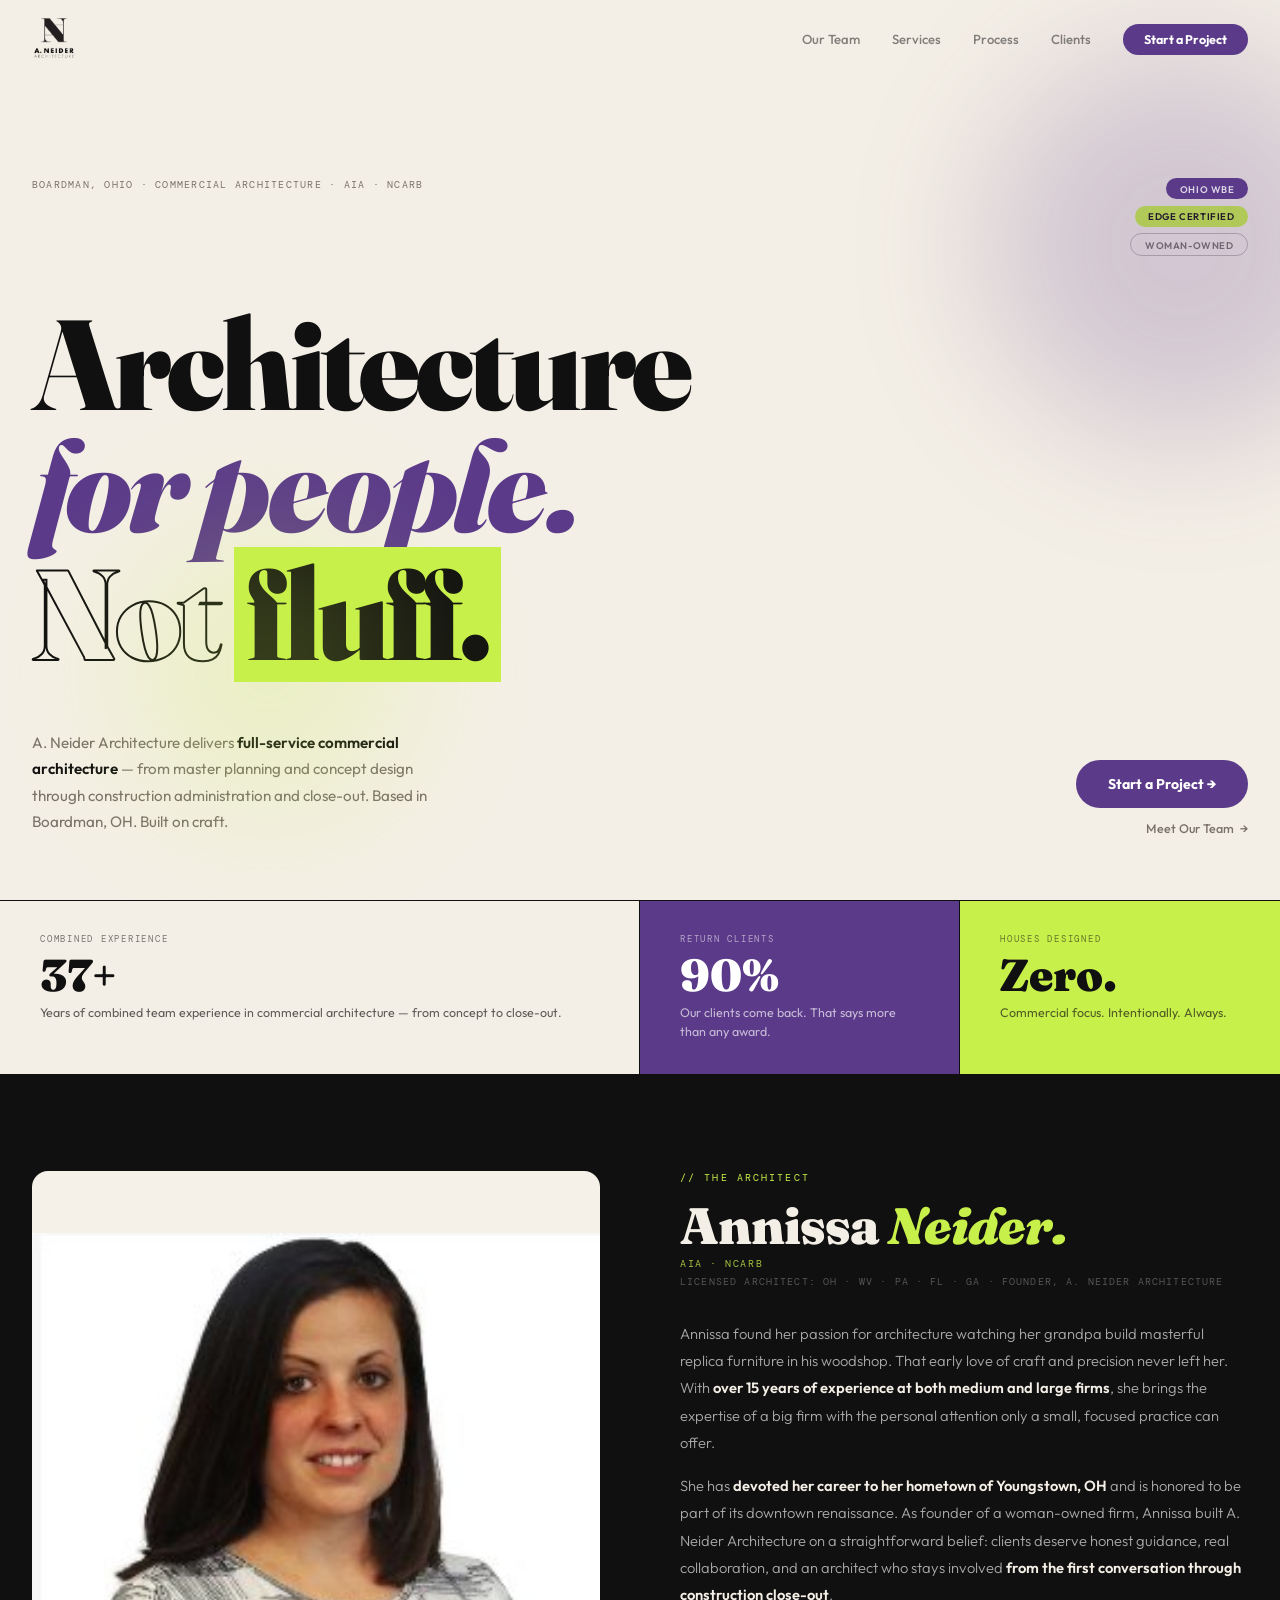
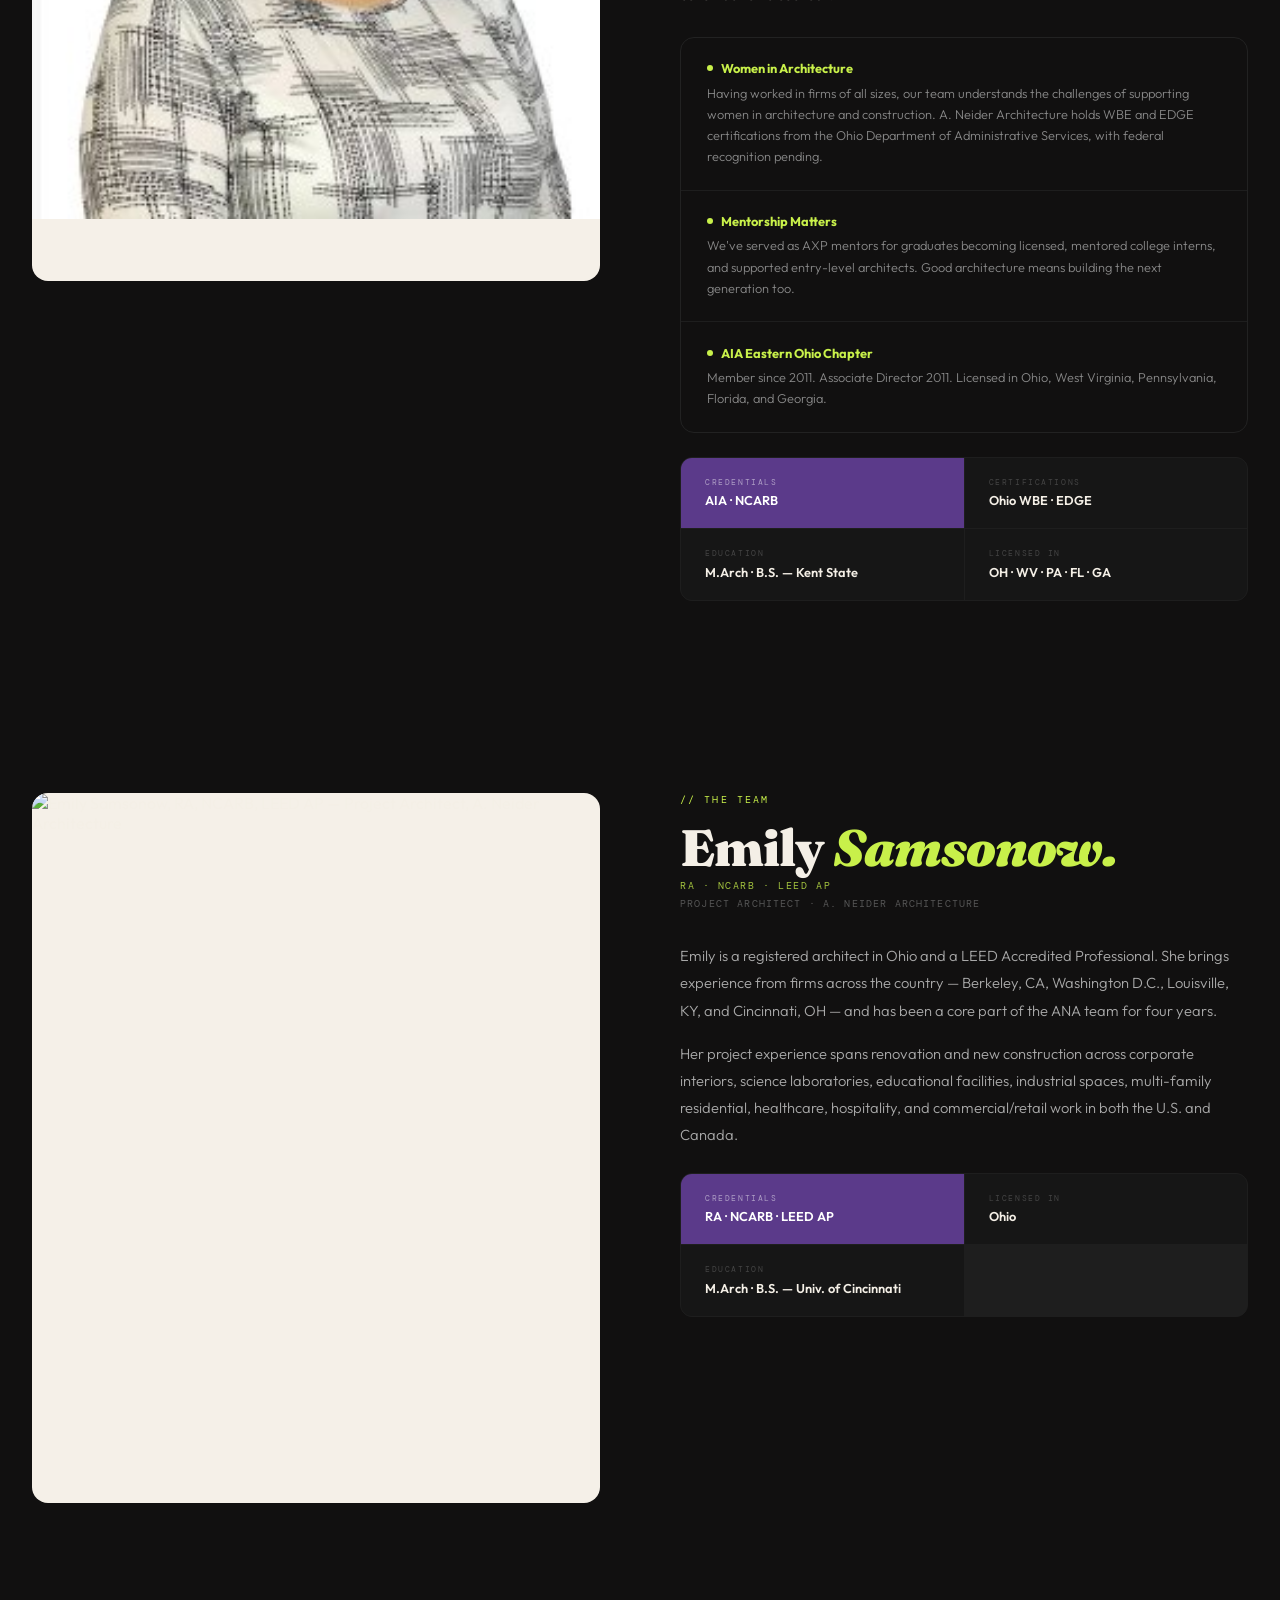
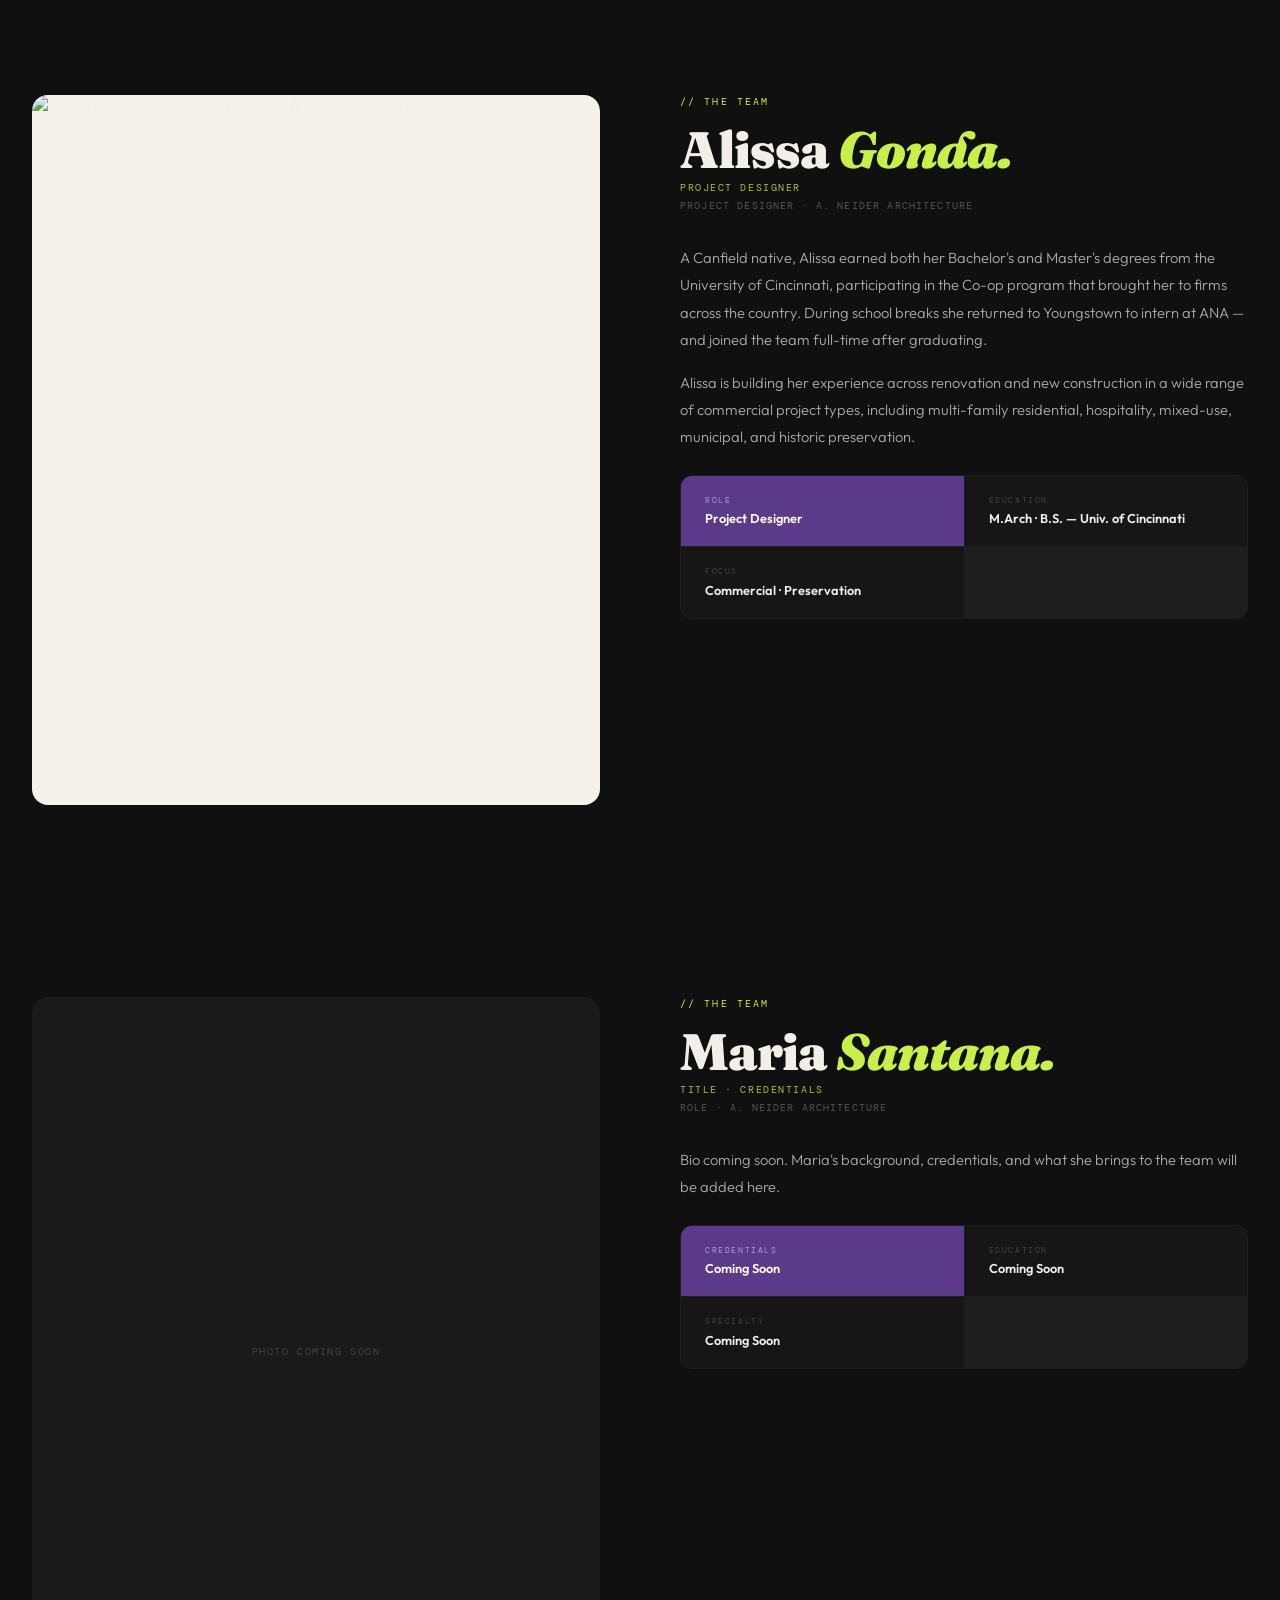
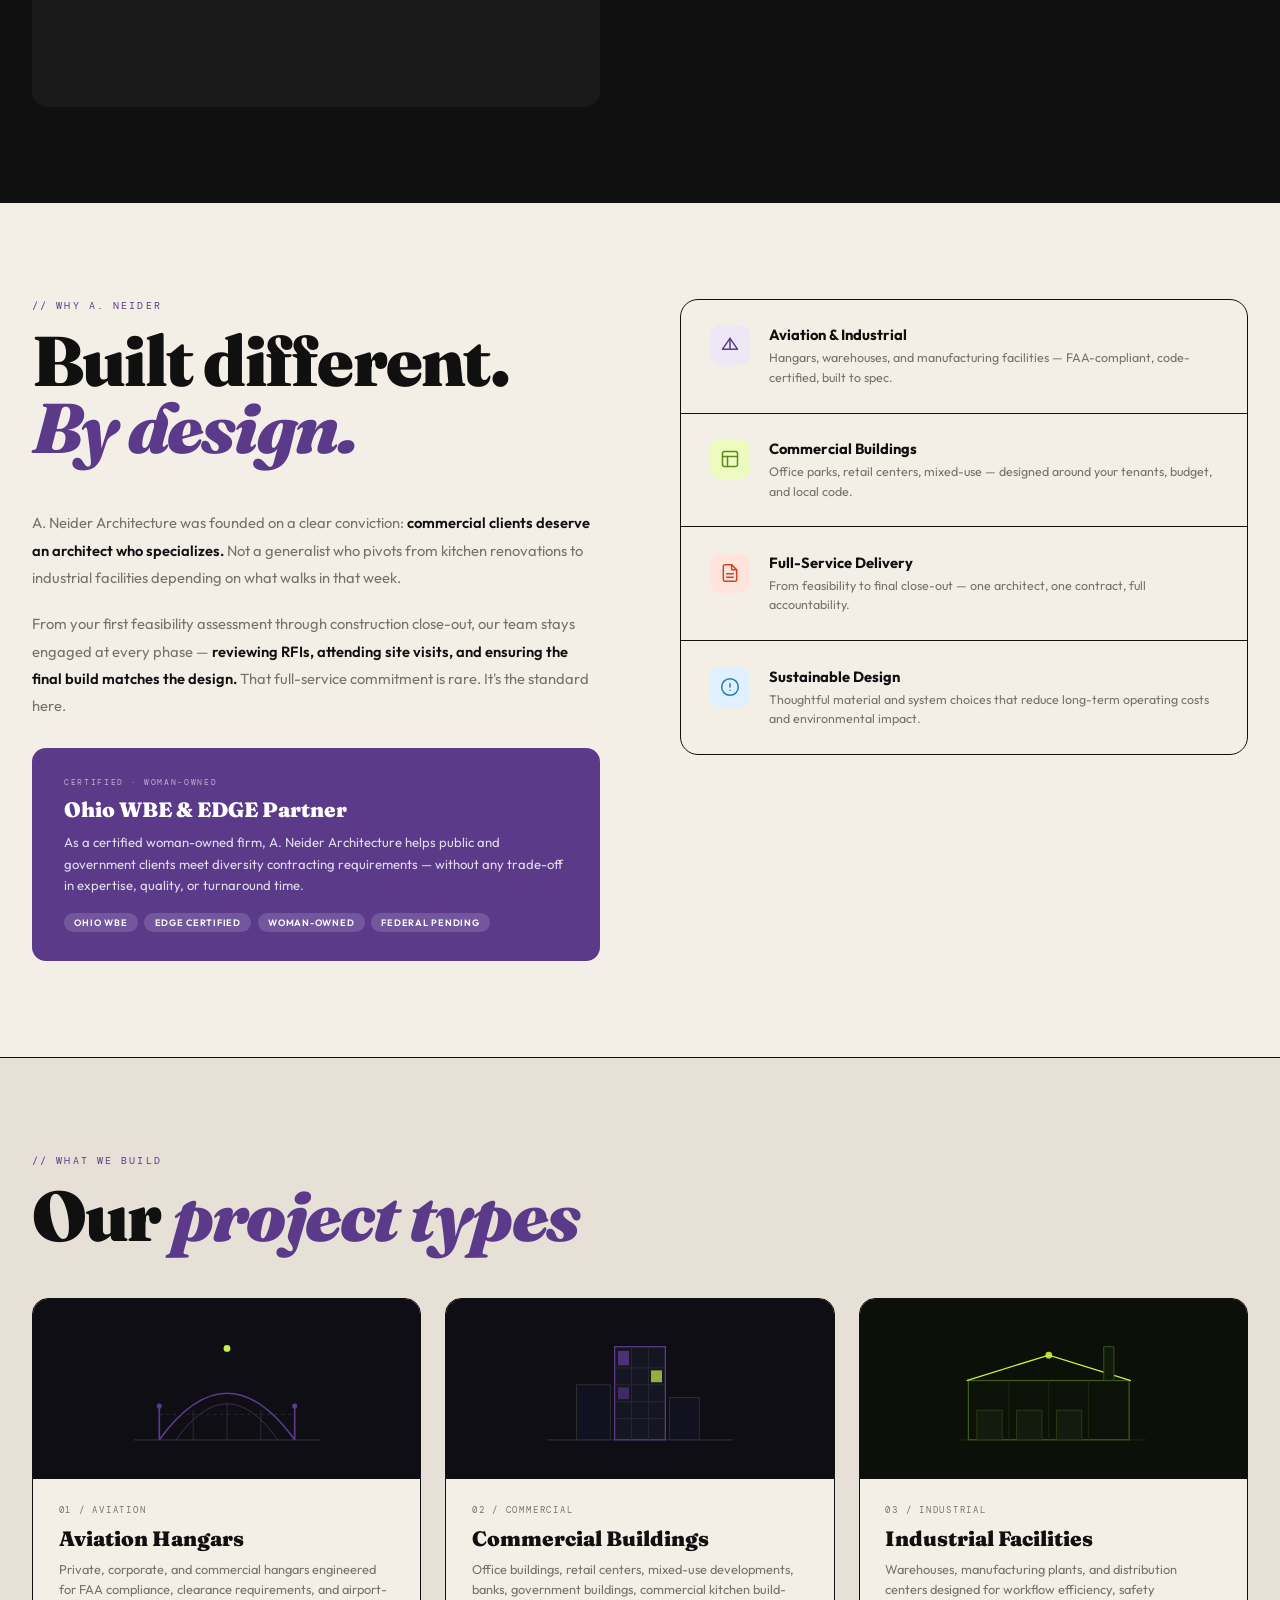
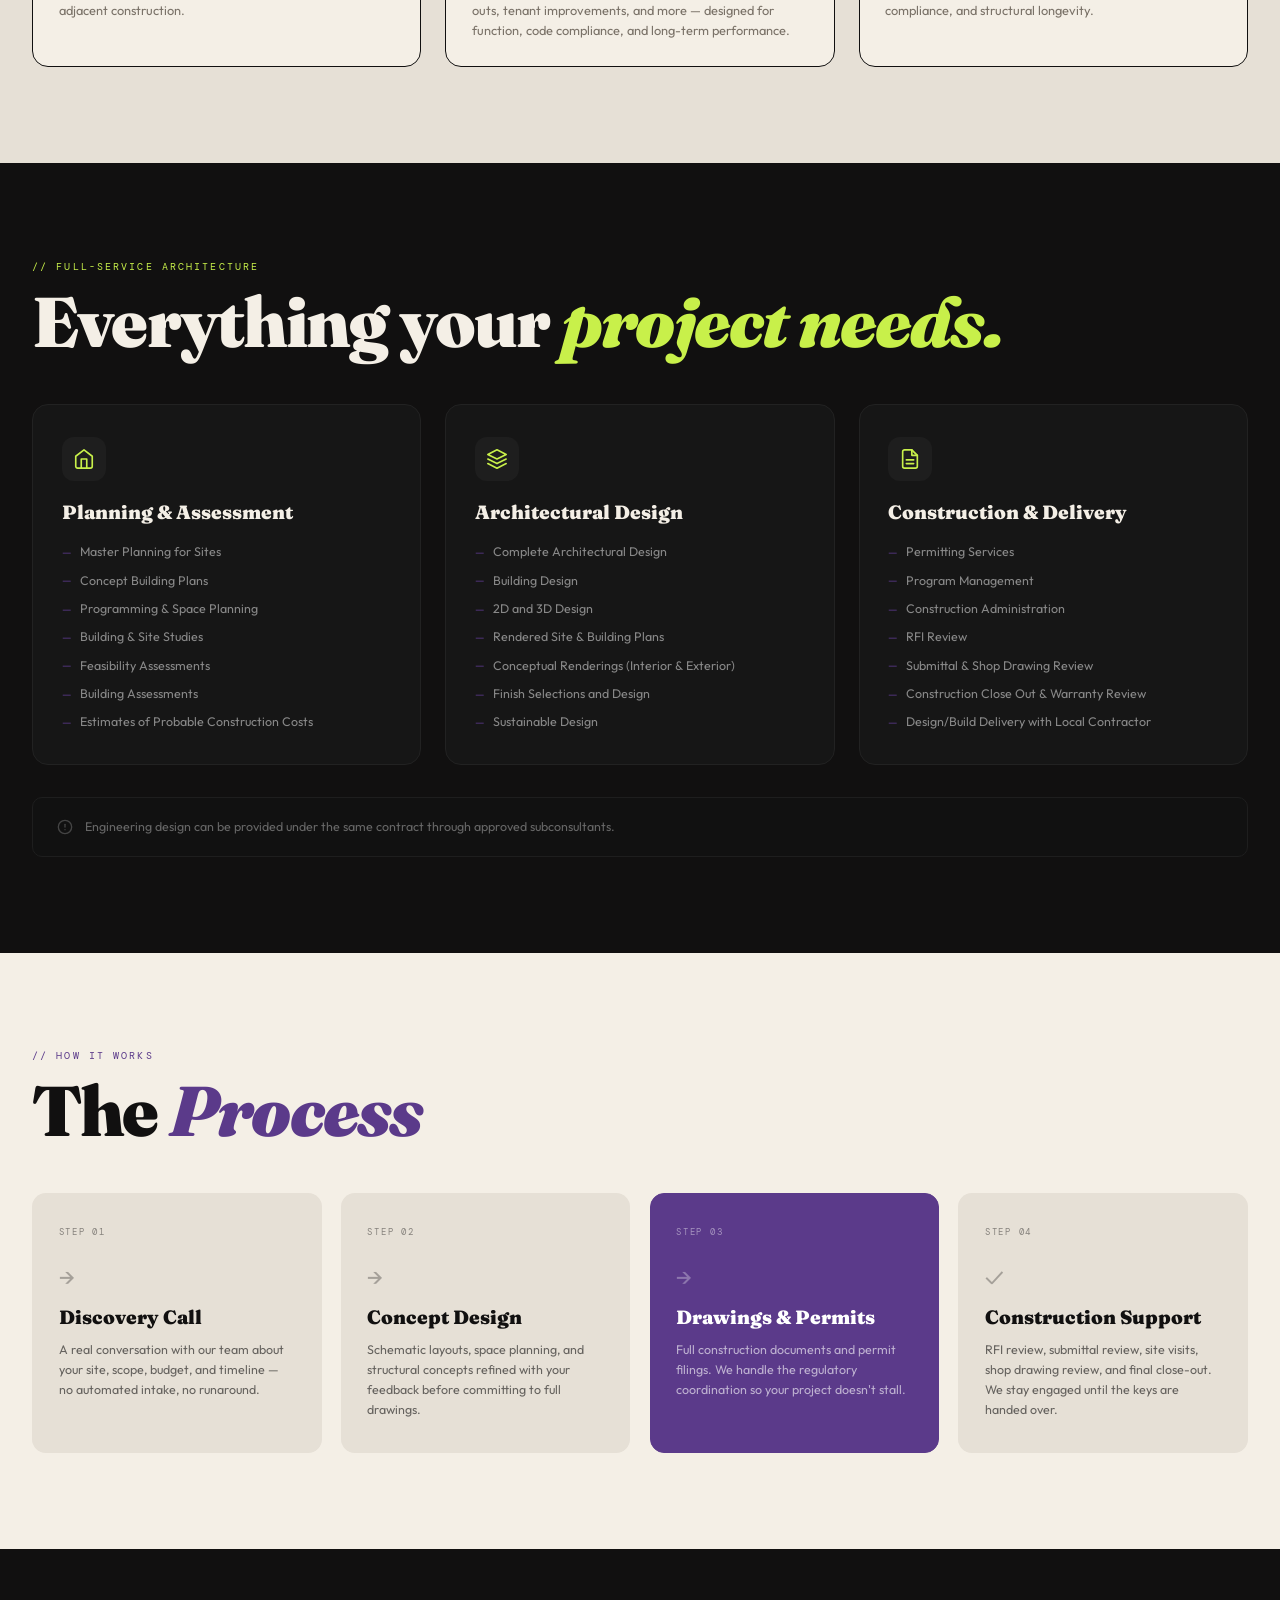
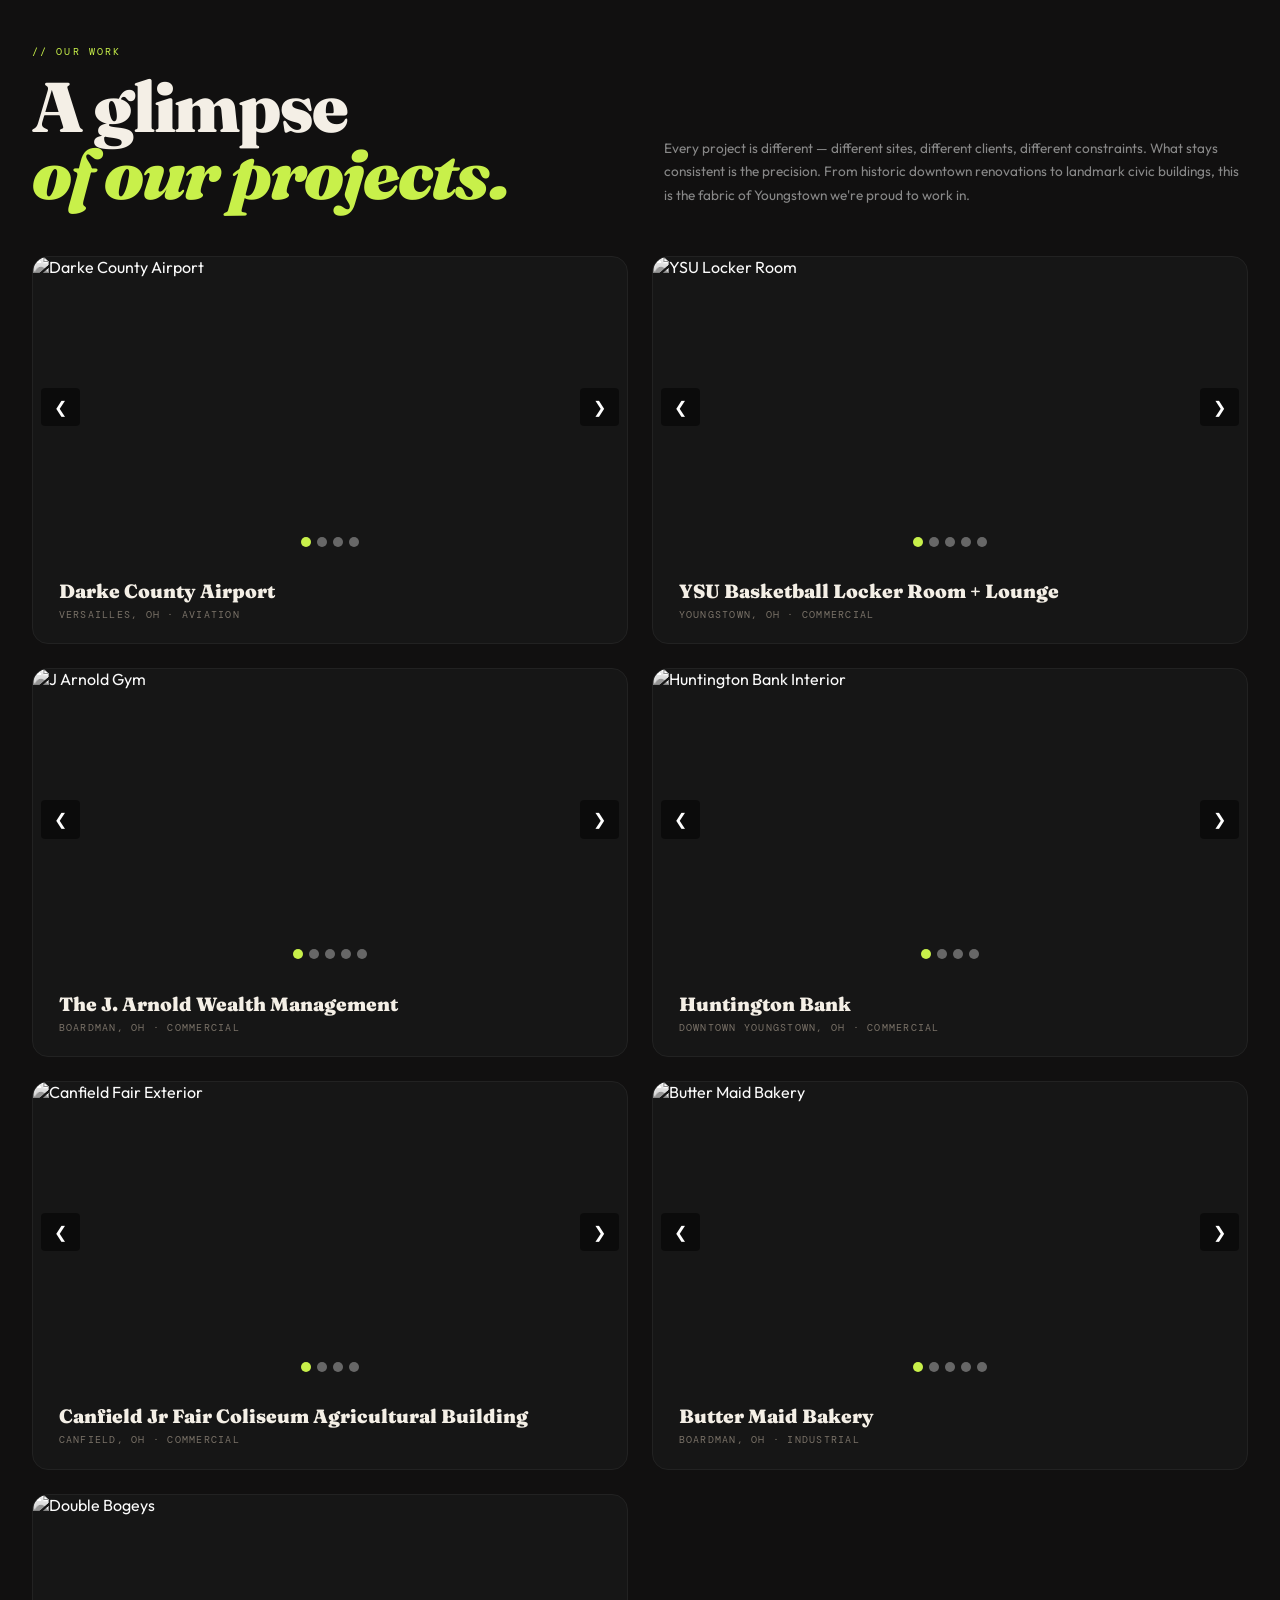
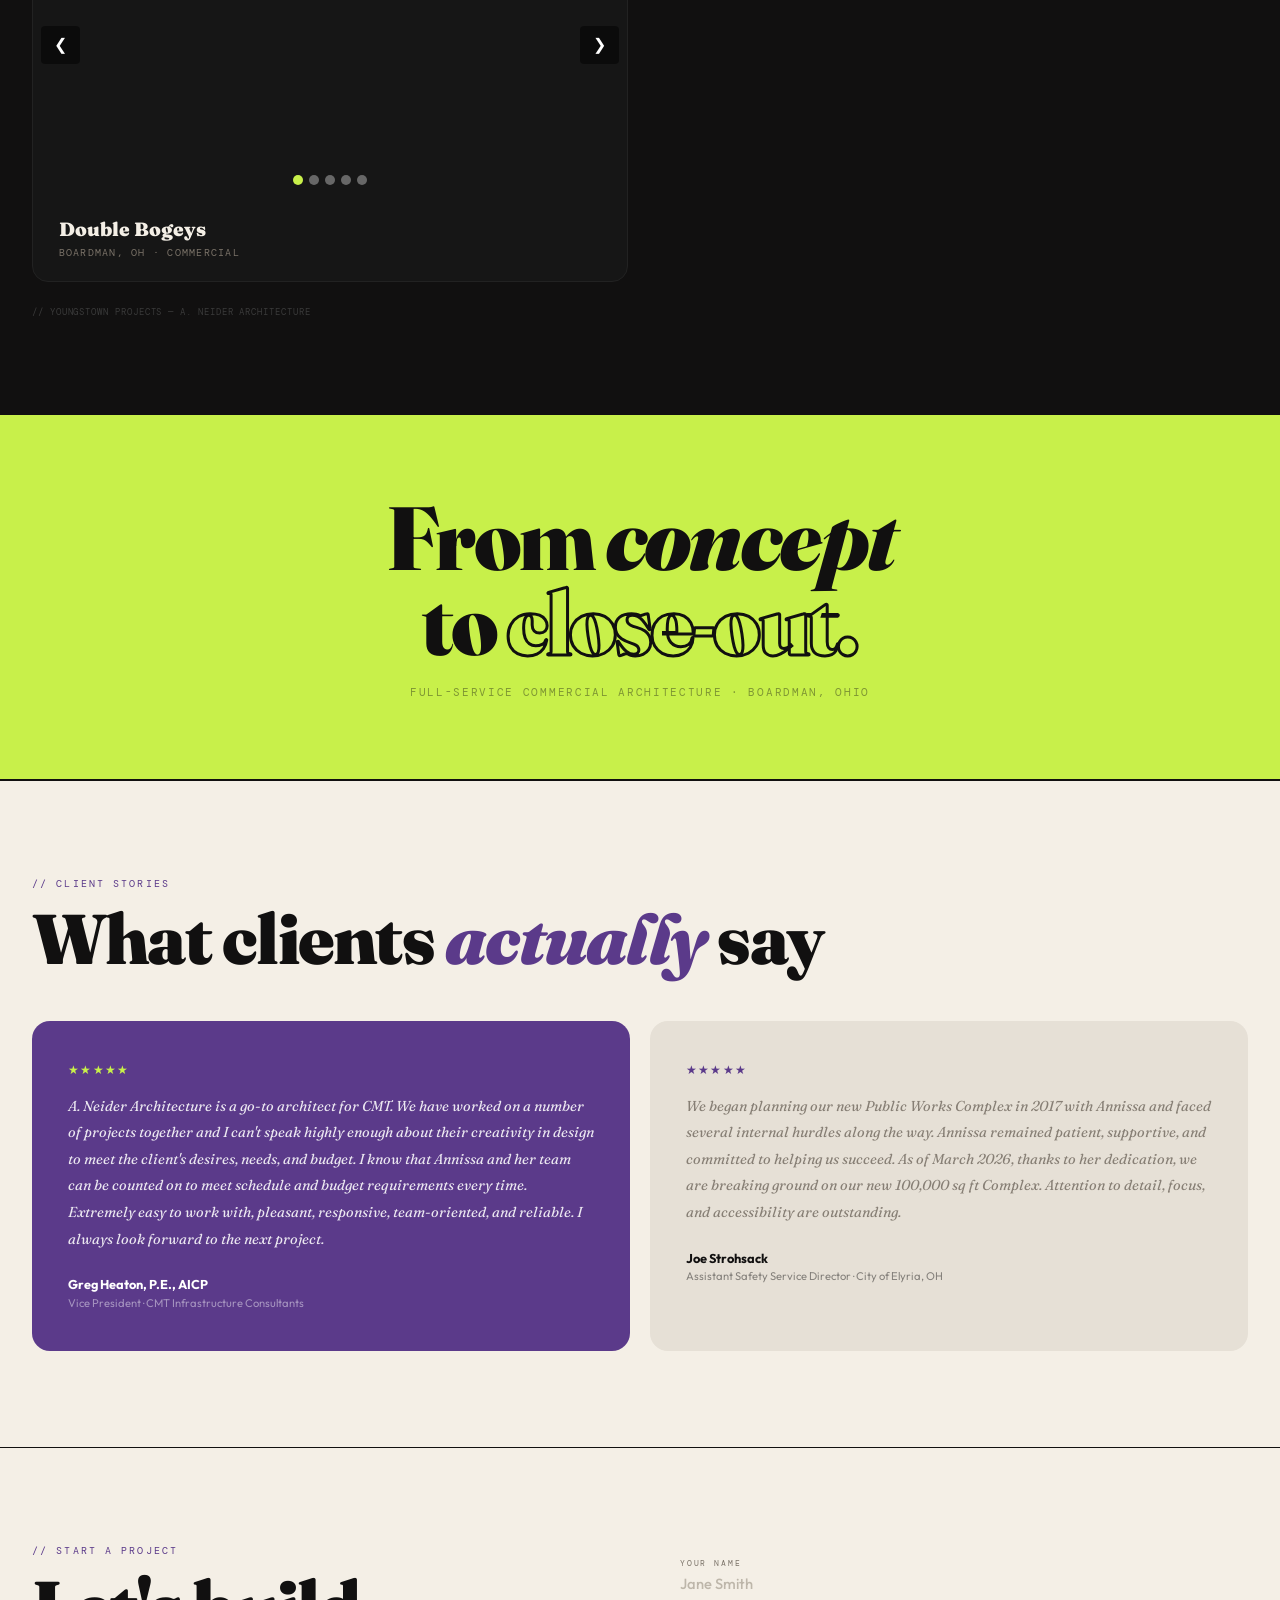
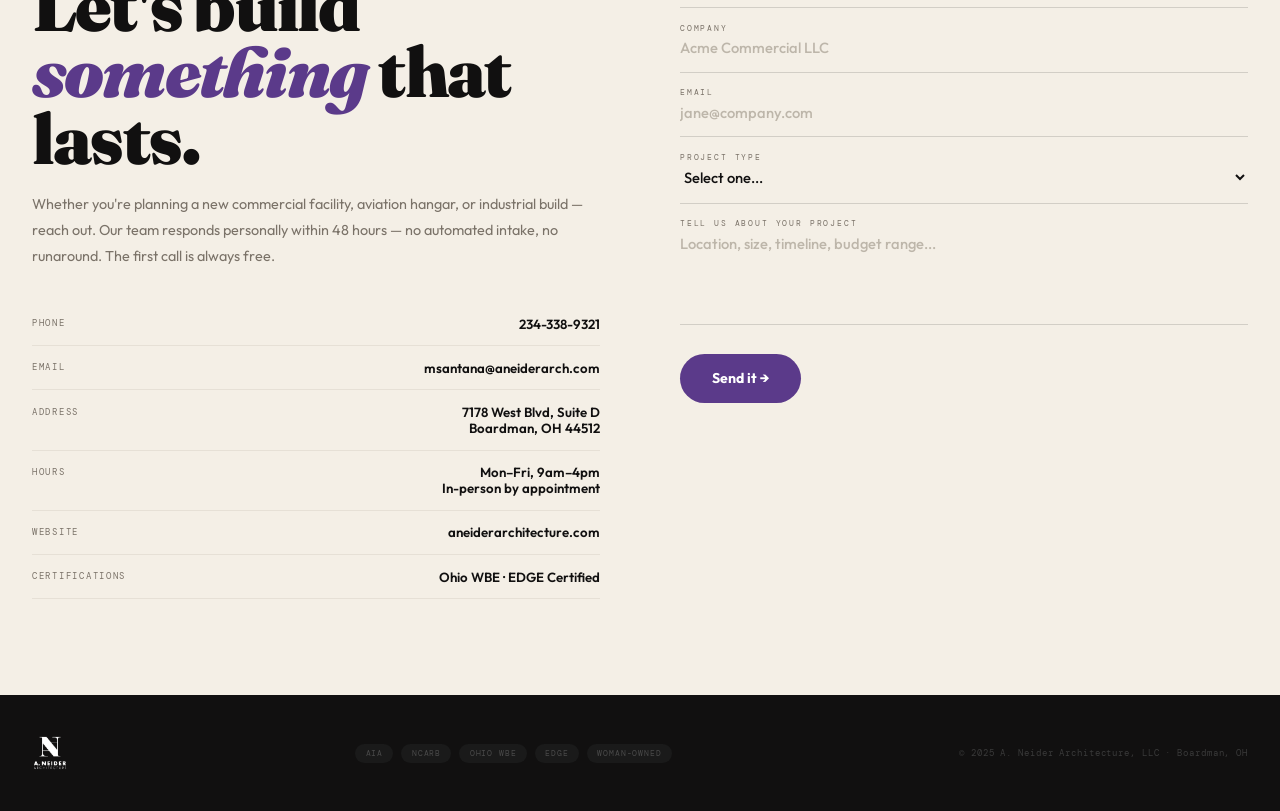
==== commit 6573201a: "Revert first slide tint back to black & white https://claude.ai/code/session_019VuK9R6eDy2cqNjuaaZQN" ====
--- a/index.html
+++ b/index.html
@@ -179,7 +179,7 @@
 .proj-slides{position:relative;width:100%;height:300px;}
 .proj-slide{position:absolute;top:0;left:0;width:100%;height:100%;object-fit:cover;opacity:0;transition:opacity 0.6s ease;}
 .proj-slide.active{opacity:1;}
-.proj-slide.bw{filter:grayscale(100%) brightness(0.6) sepia(100%) hue-rotate(220deg) saturate(200%);}
+.proj-slide.bw{filter:grayscale(100%) contrast(1.1);}
 .proj-slide-btn{position:absolute;top:50%;transform:translateY(-50%);background:rgba(0,0,0,0.5);color:#fff;border:none;padding:0.6rem 0.8rem;font-size:1rem;cursor:pointer;border-radius:4px;transition:background 0.2s;z-index:1;}
 .proj-slide-btn:hover{background:rgba(91,58,138,0.8);}
 .proj-slide-btn.prev{left:8px;}
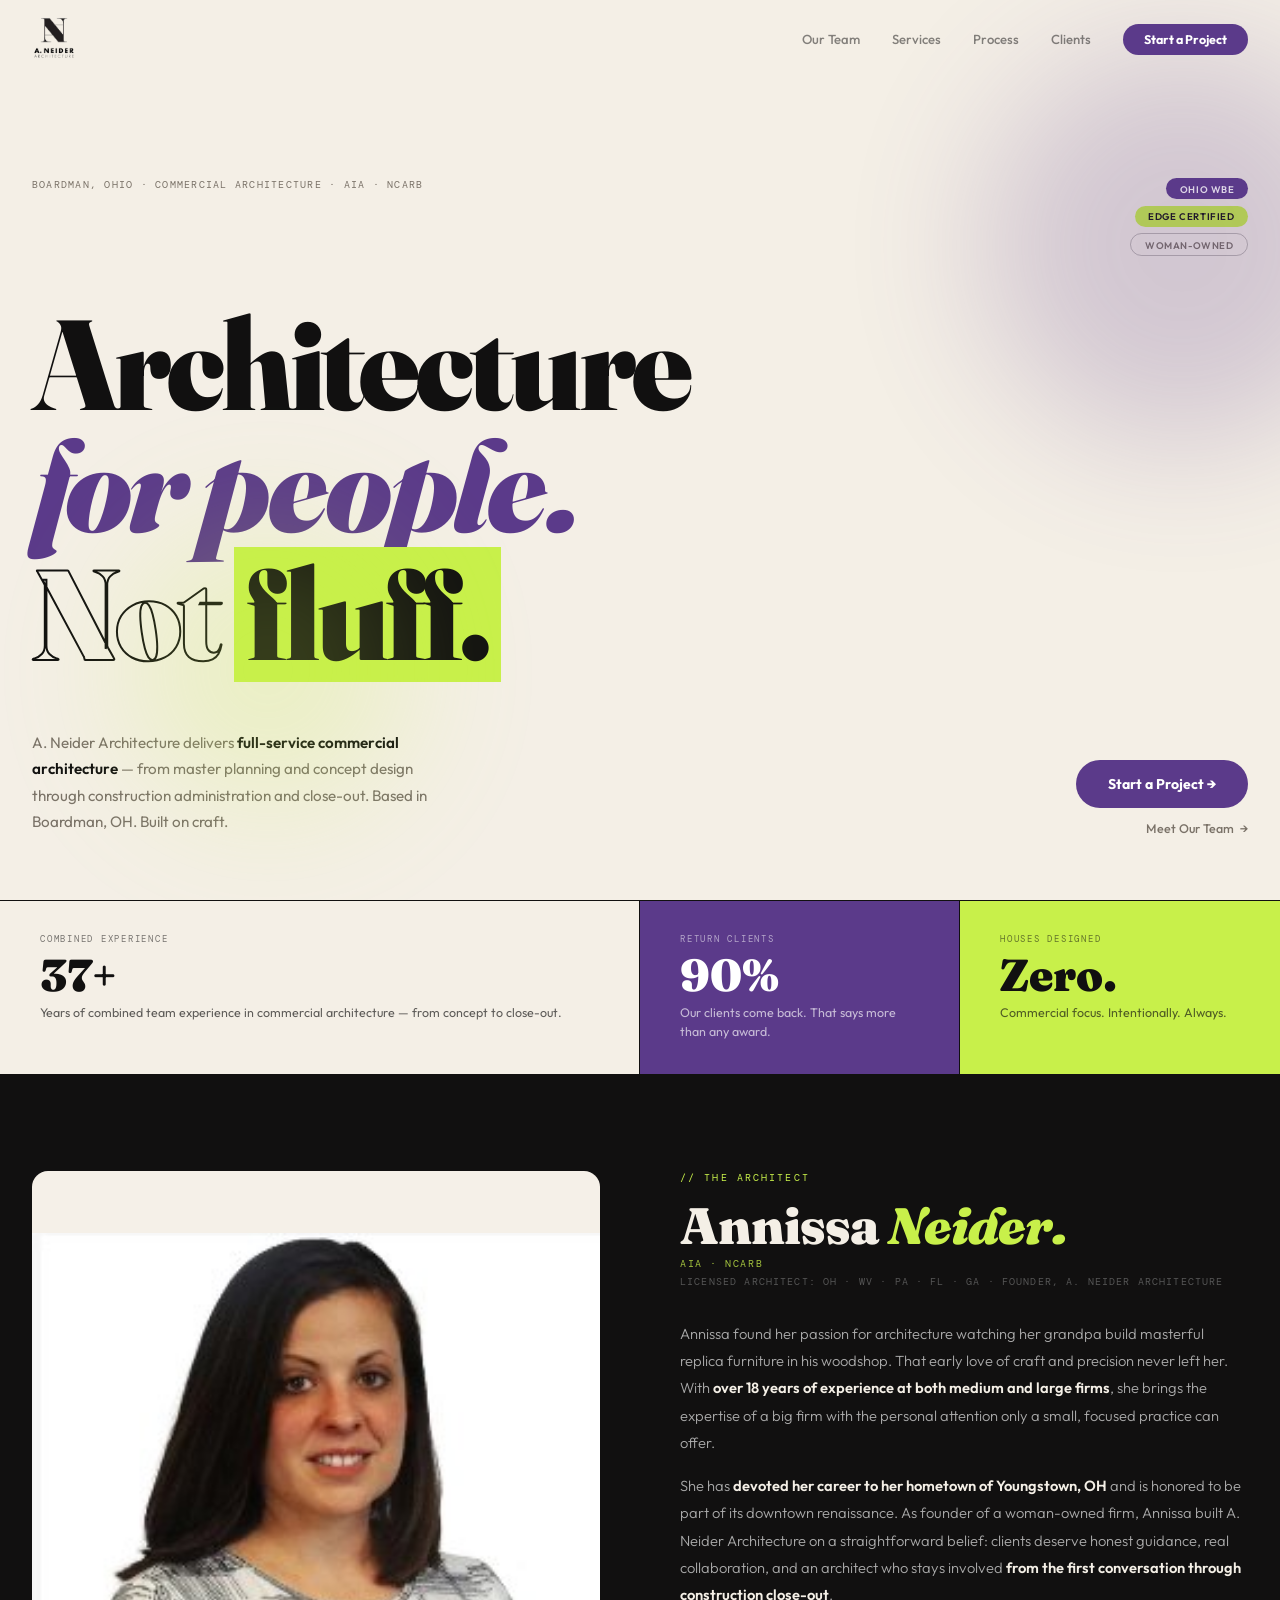
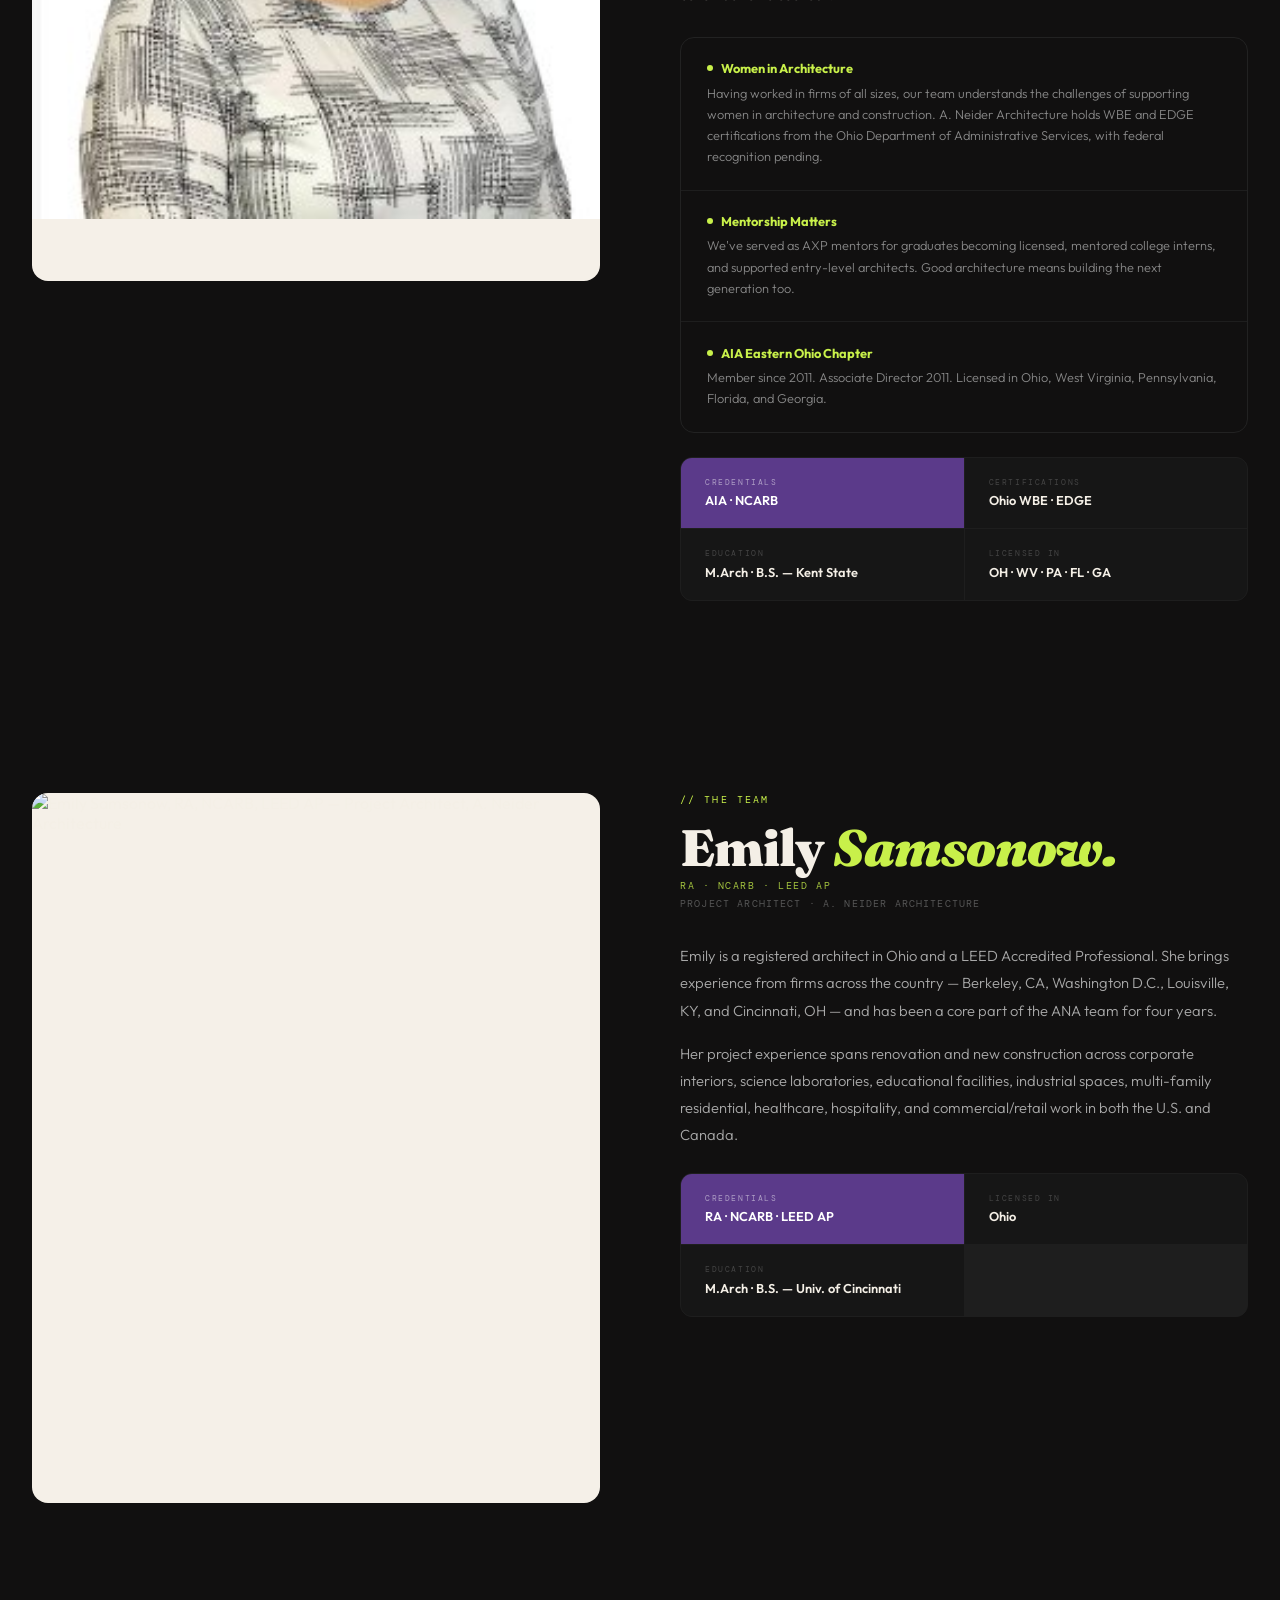
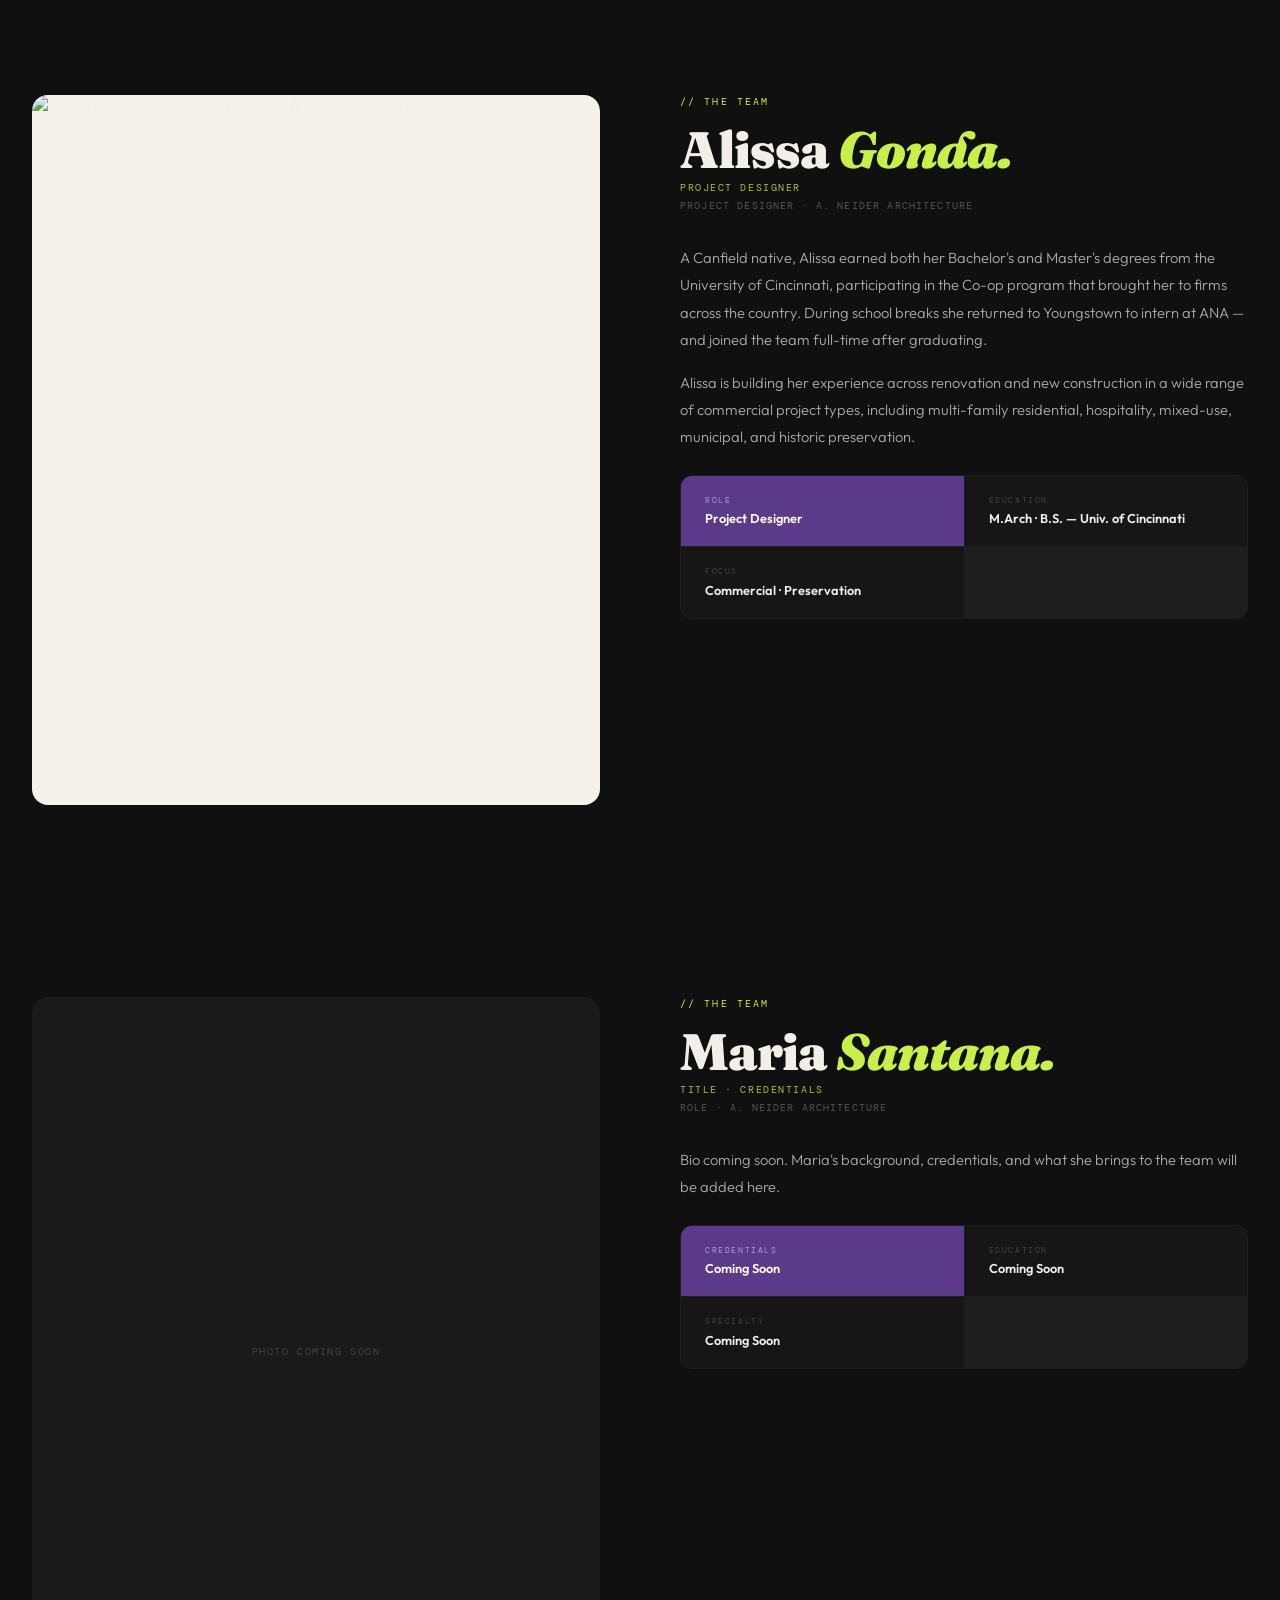
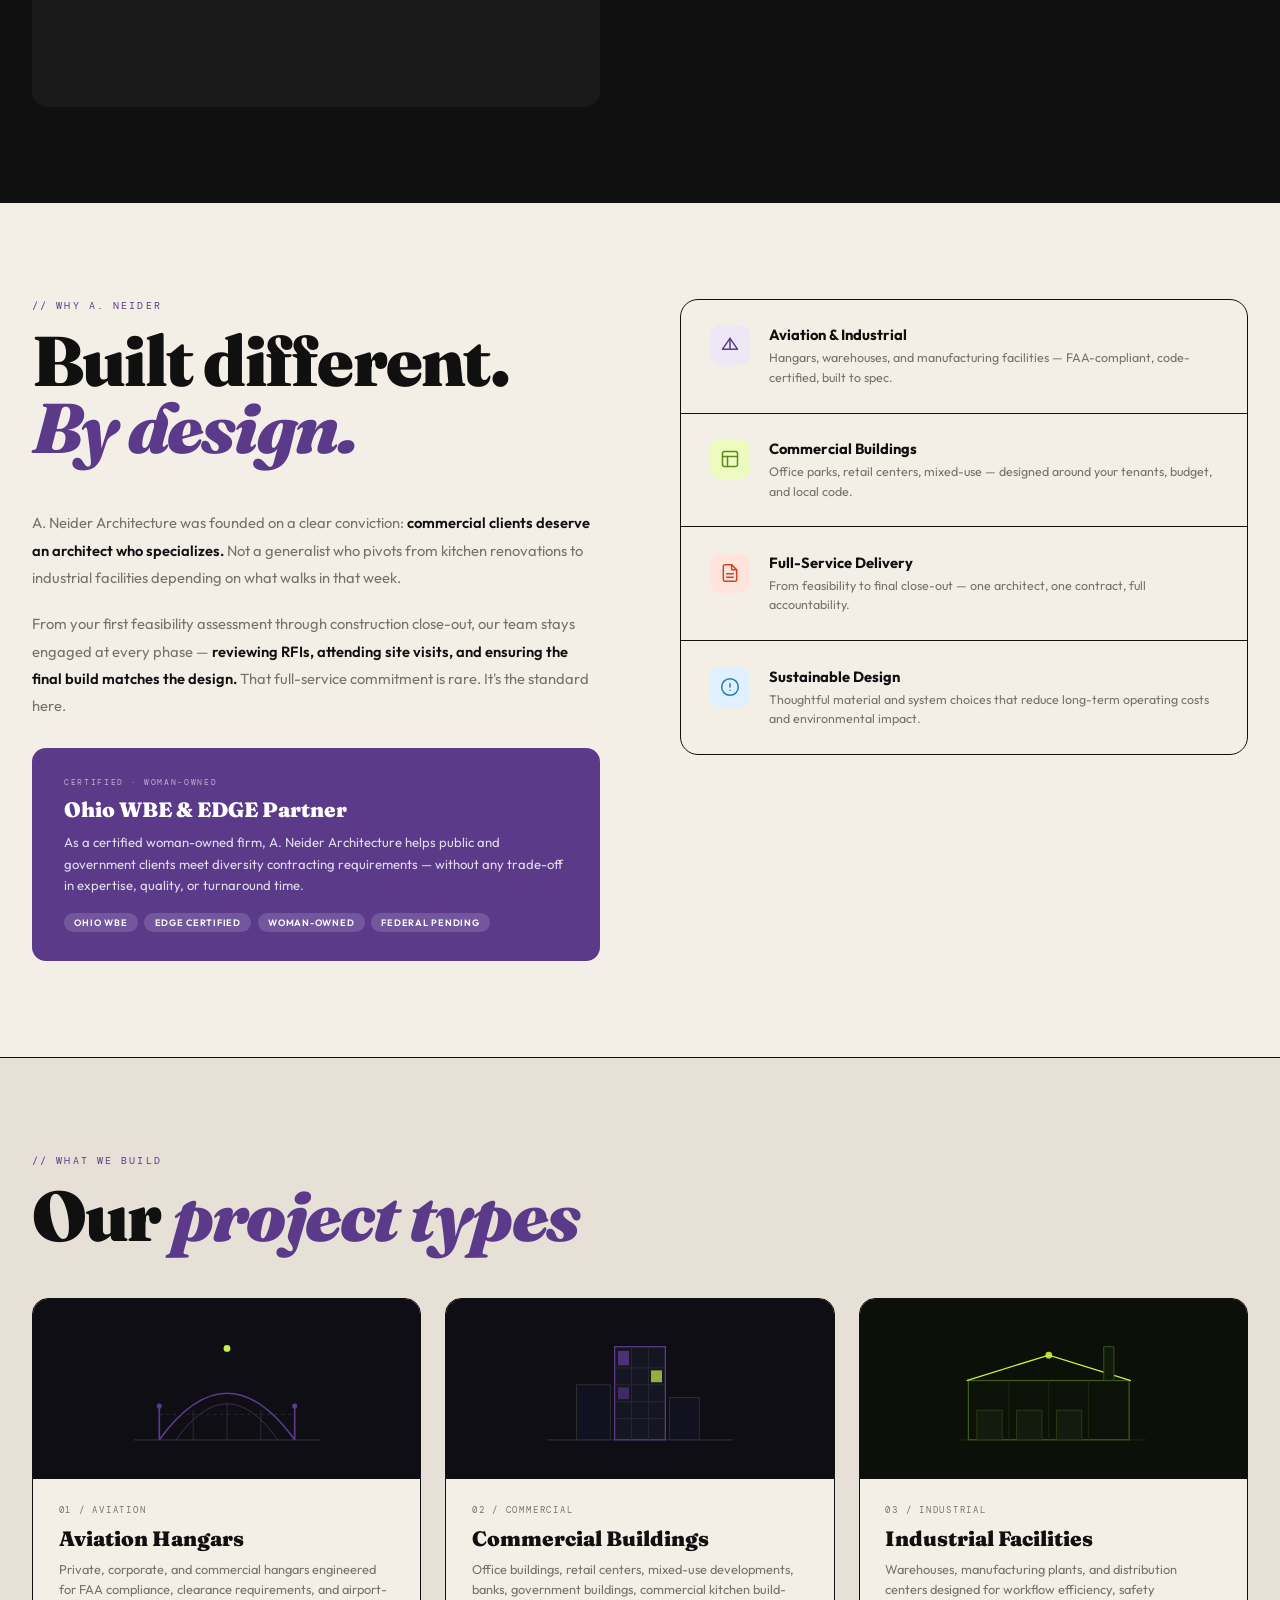
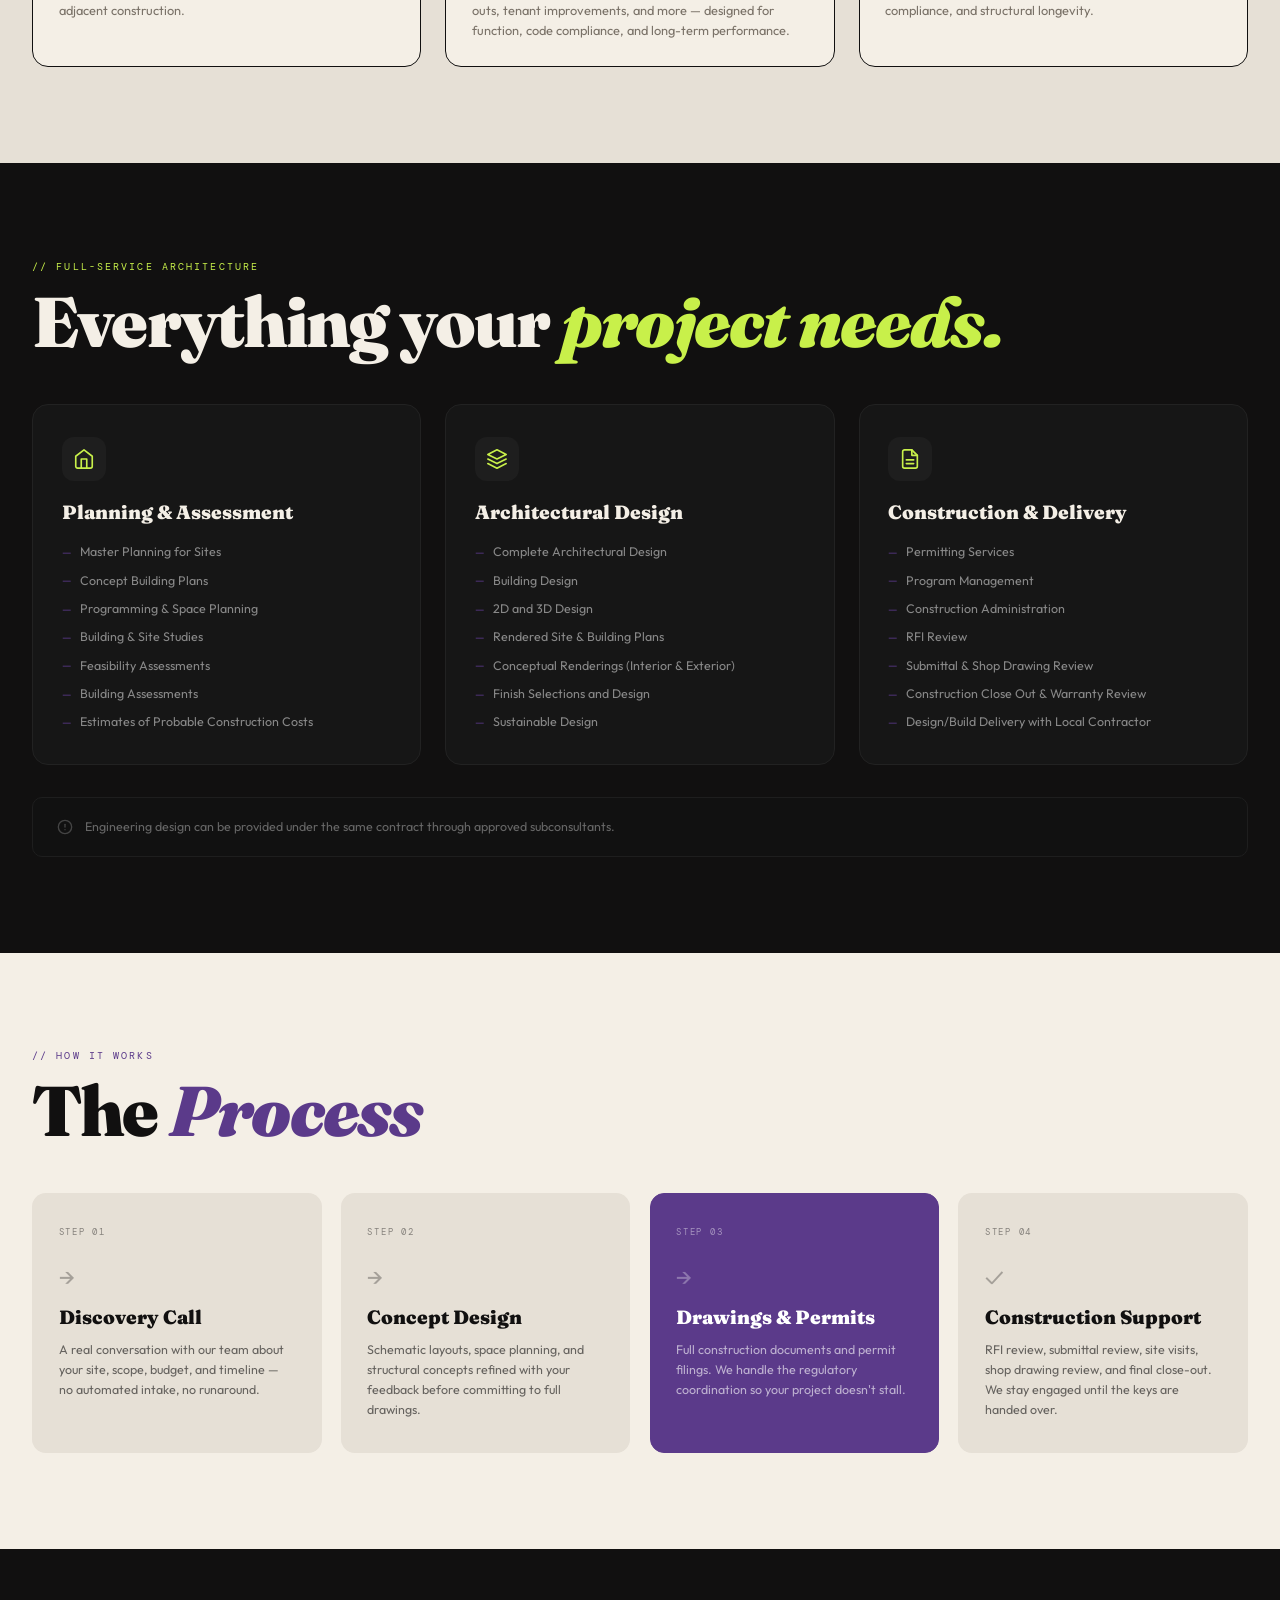
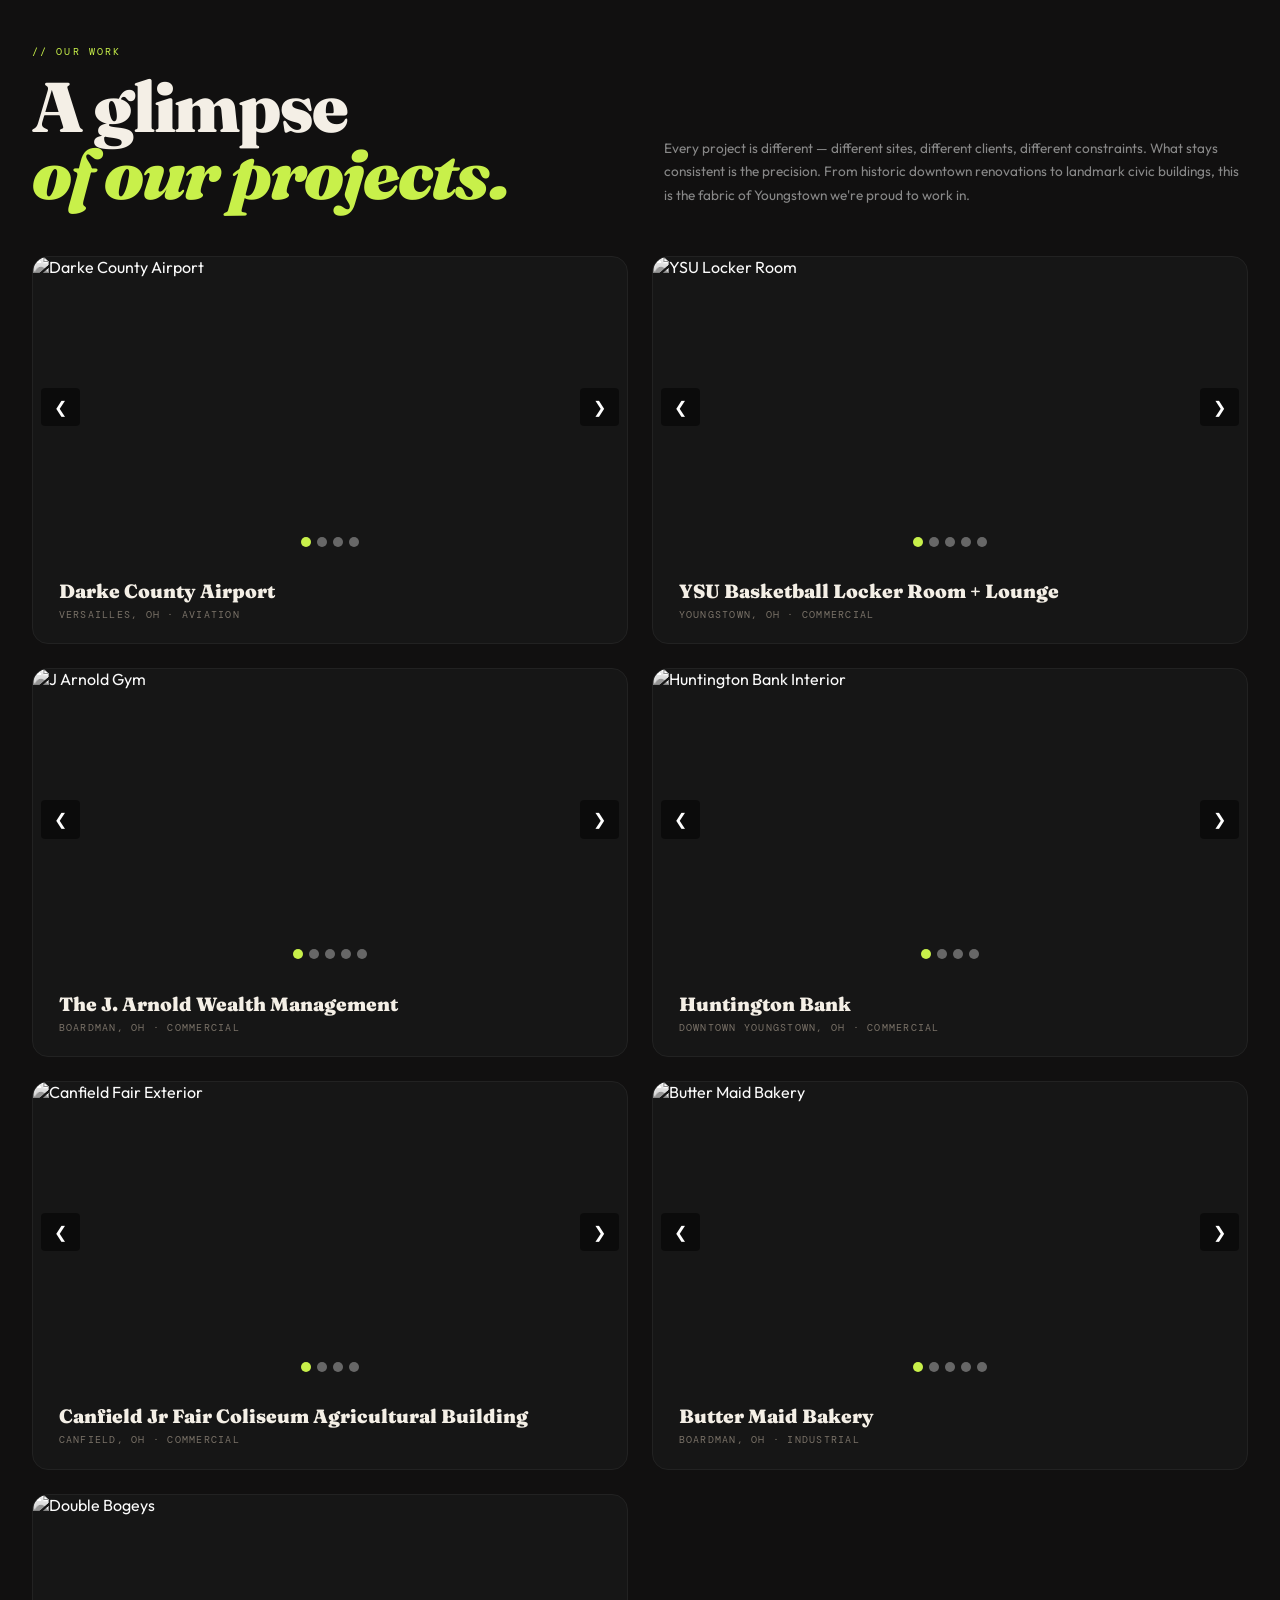
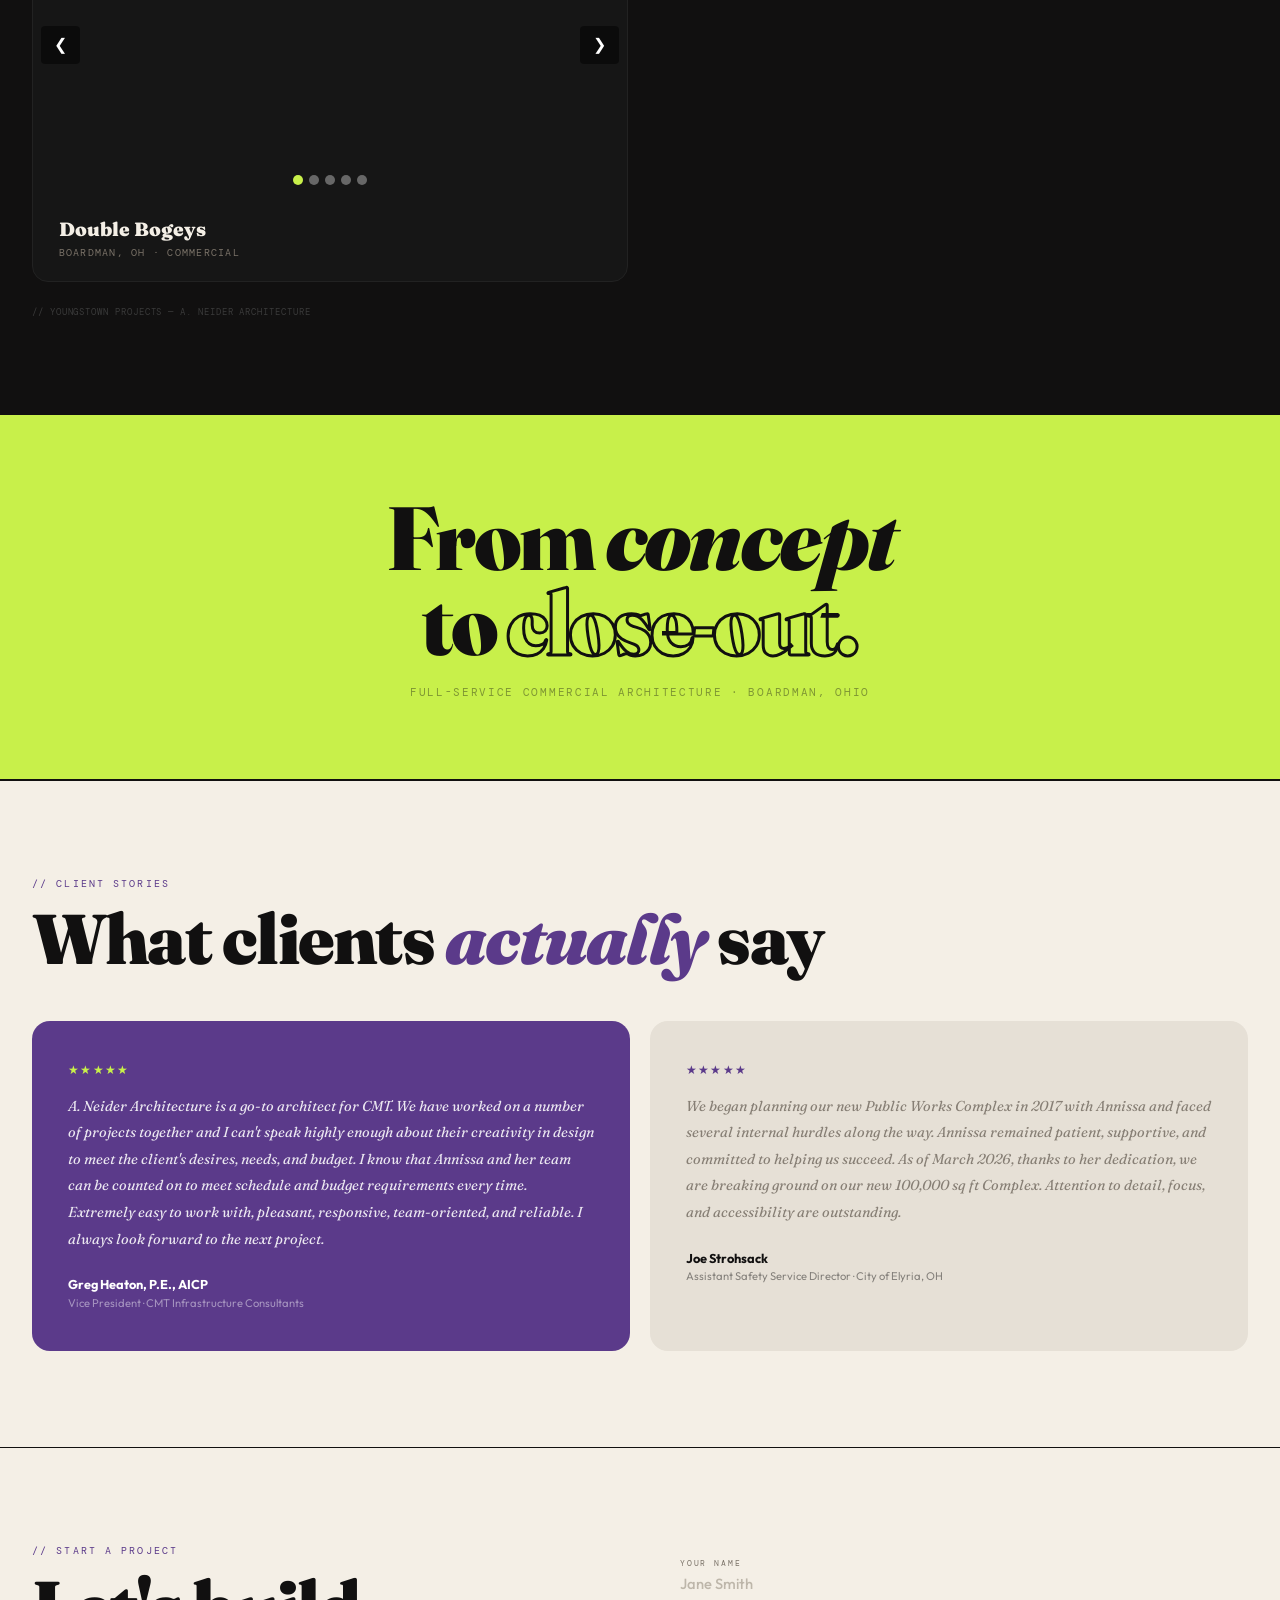
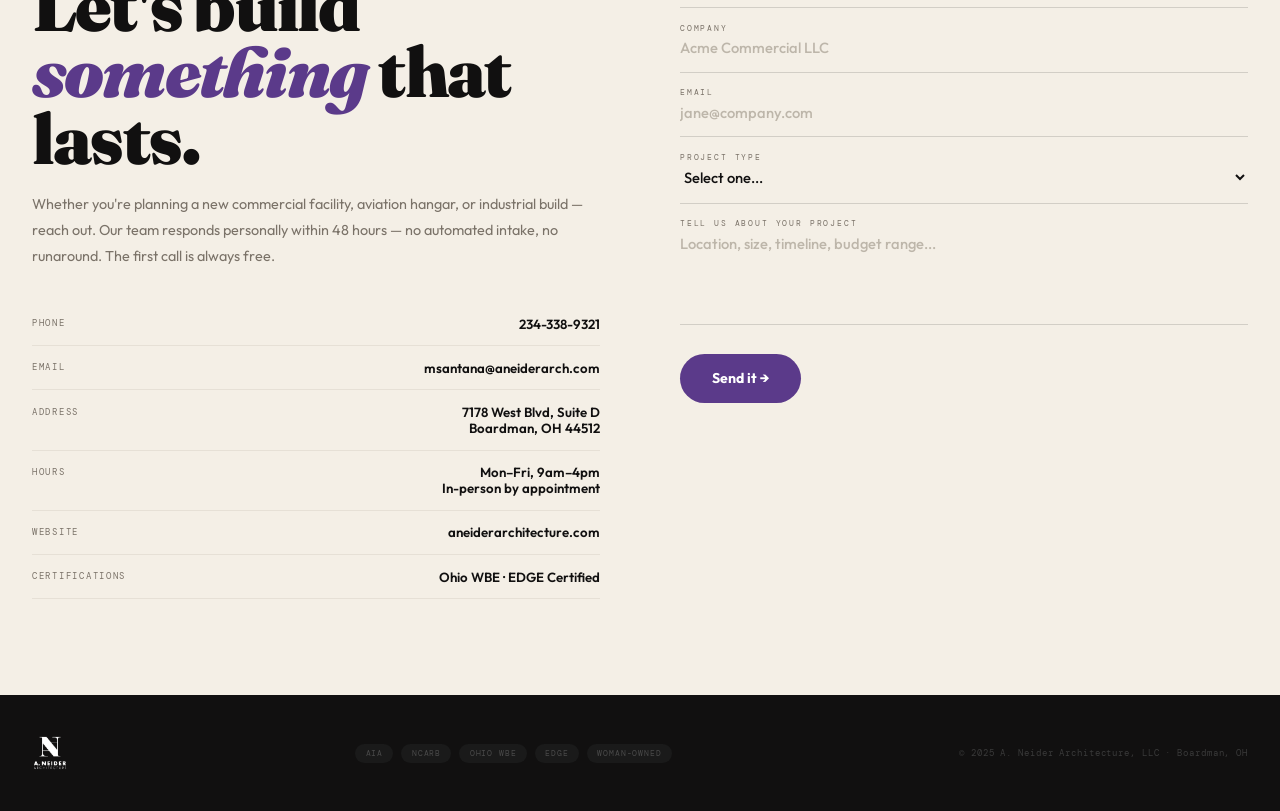
==== commit 79600c3a: "Update Annissa's experience from 15 to 18+ years https://claude.ai/code/session_019VuK9R6eDy2cqNjuaa" ====
--- a/index.html
+++ b/index.html
@@ -410,7 +410,7 @@
       <p class="annissa-cred-line">AIA · NCARB</p>
       <p class="annissa-title-line">Licensed Architect: OH · WV · PA · FL · GA · Founder, A. Neider Architecture</p>
 
-      <p class="annissa-bio">Annissa found her passion for architecture watching her grandpa build masterful replica furniture in his woodshop. That early love of craft and precision never left her. With <strong>over 15 years of experience at both medium and large firms</strong>, she brings the expertise of a big firm with the personal attention only a small, focused practice can offer.</p>
+      <p class="annissa-bio">Annissa found her passion for architecture watching her grandpa build masterful replica furniture in his woodshop. That early love of craft and precision never left her. With <strong>over 18 years of experience at both medium and large firms</strong>, she brings the expertise of a big firm with the personal attention only a small, focused practice can offer.</p>
       <p class="annissa-bio">She has <strong>devoted her career to her hometown of Youngstown, OH</strong> and is honored to be part of its downtown renaissance. As founder of a woman-owned firm, Annissa built A. Neider Architecture on a straightforward belief: clients deserve honest guidance, real collaboration, and an architect who stays involved <strong>from the first conversation through construction close-out</strong>.</p>
 
       <div class="annissa-pillars">
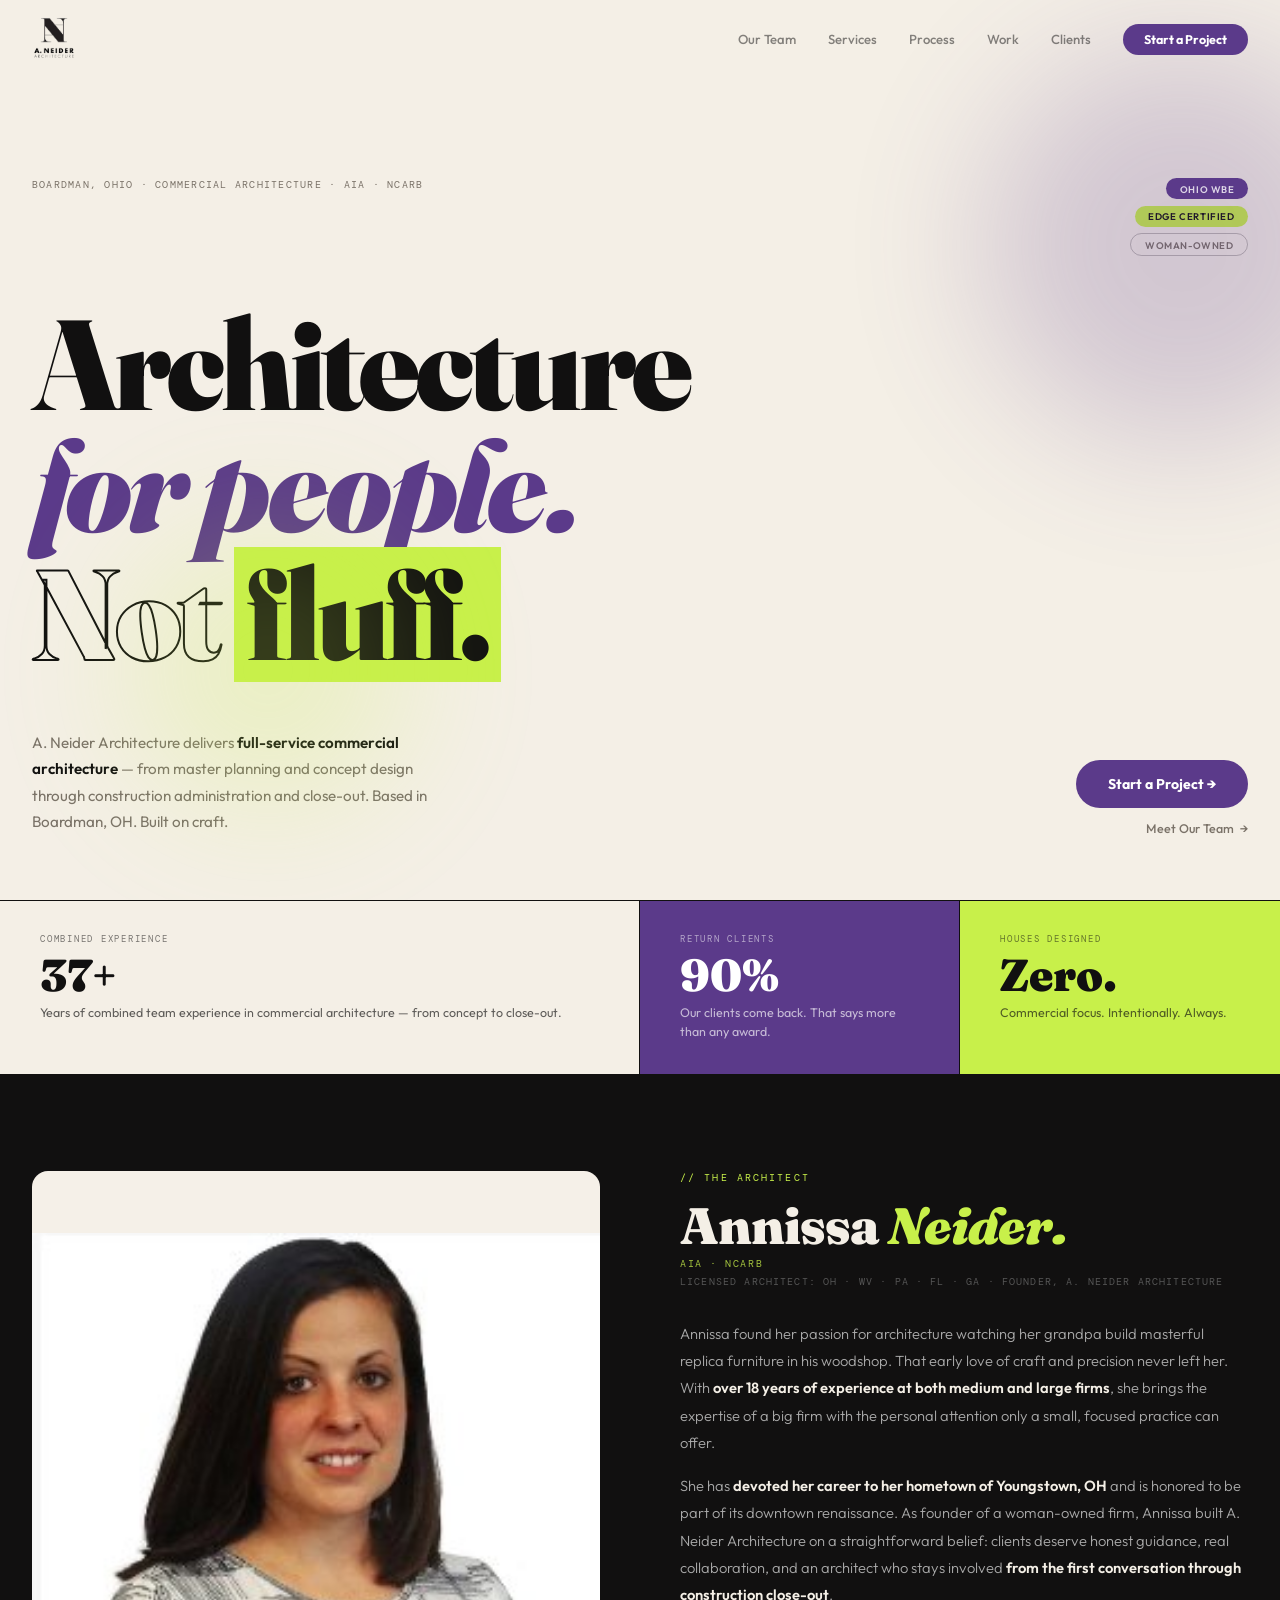
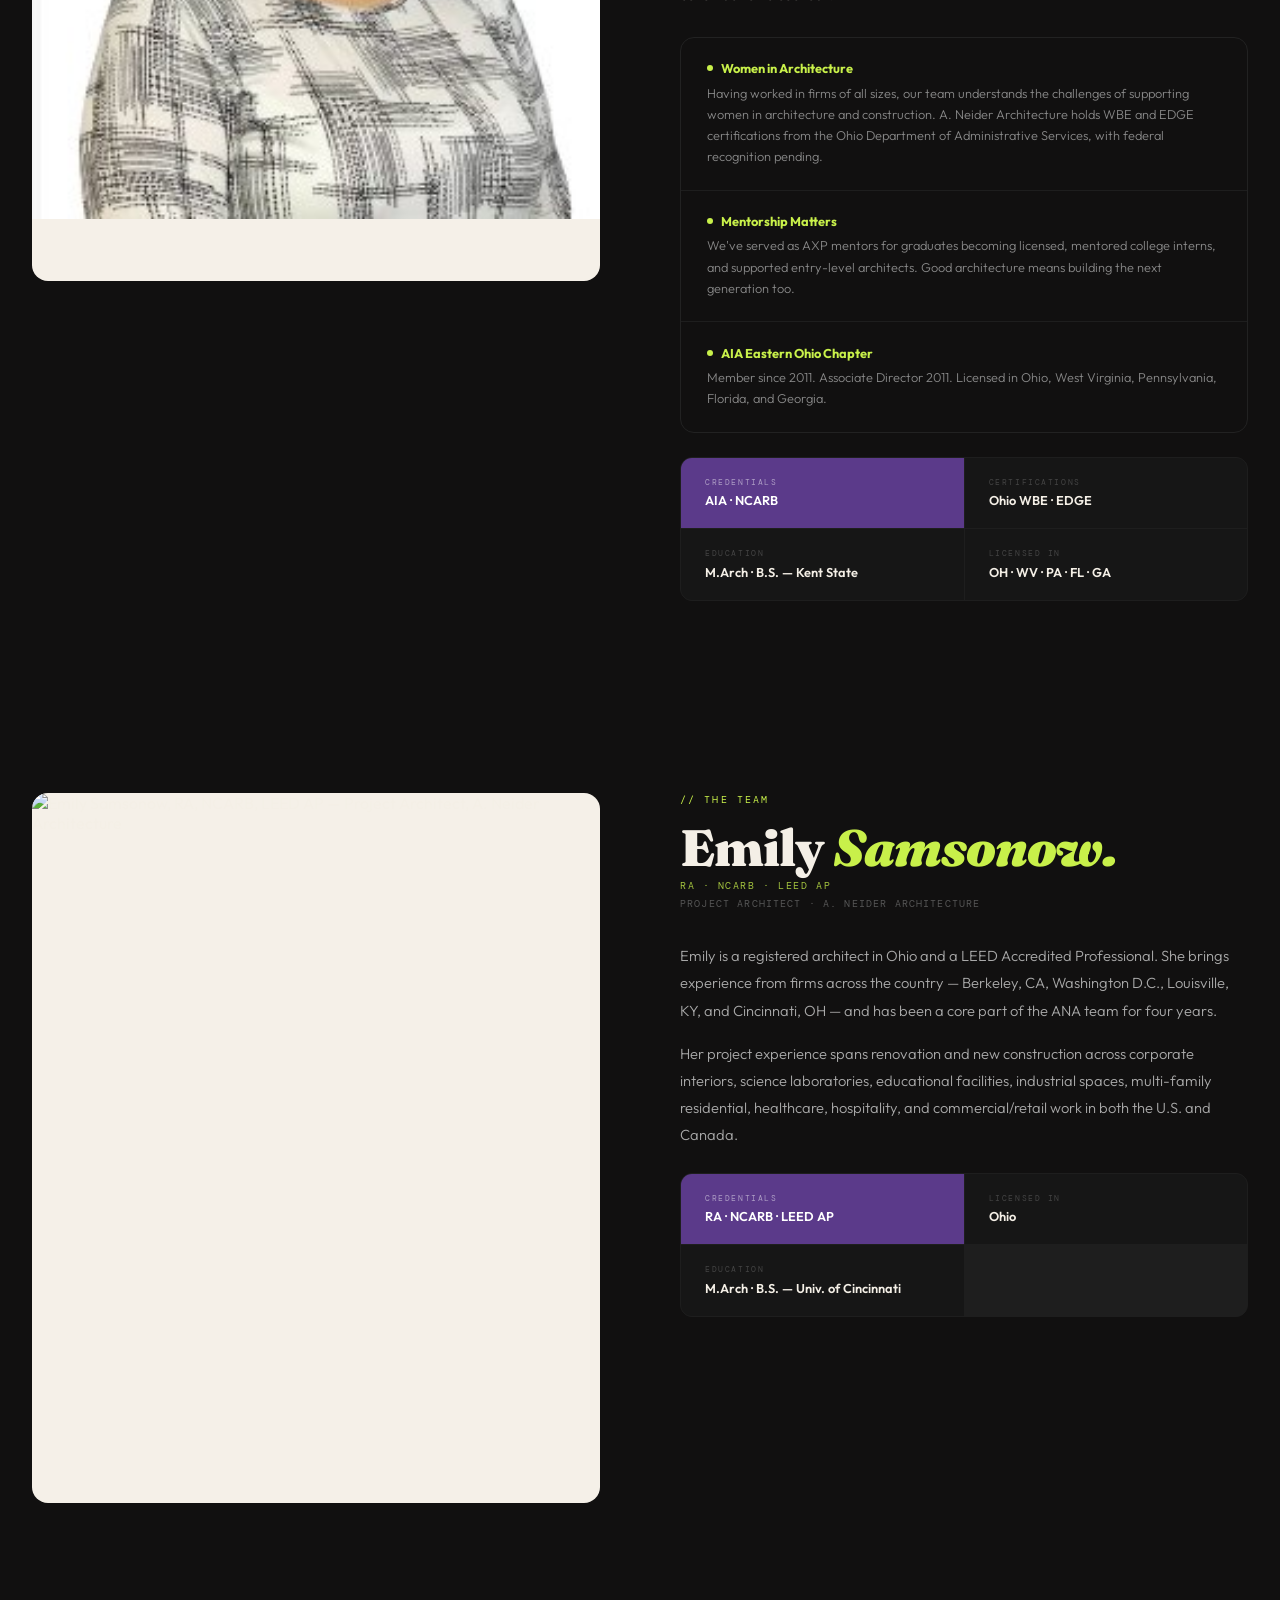
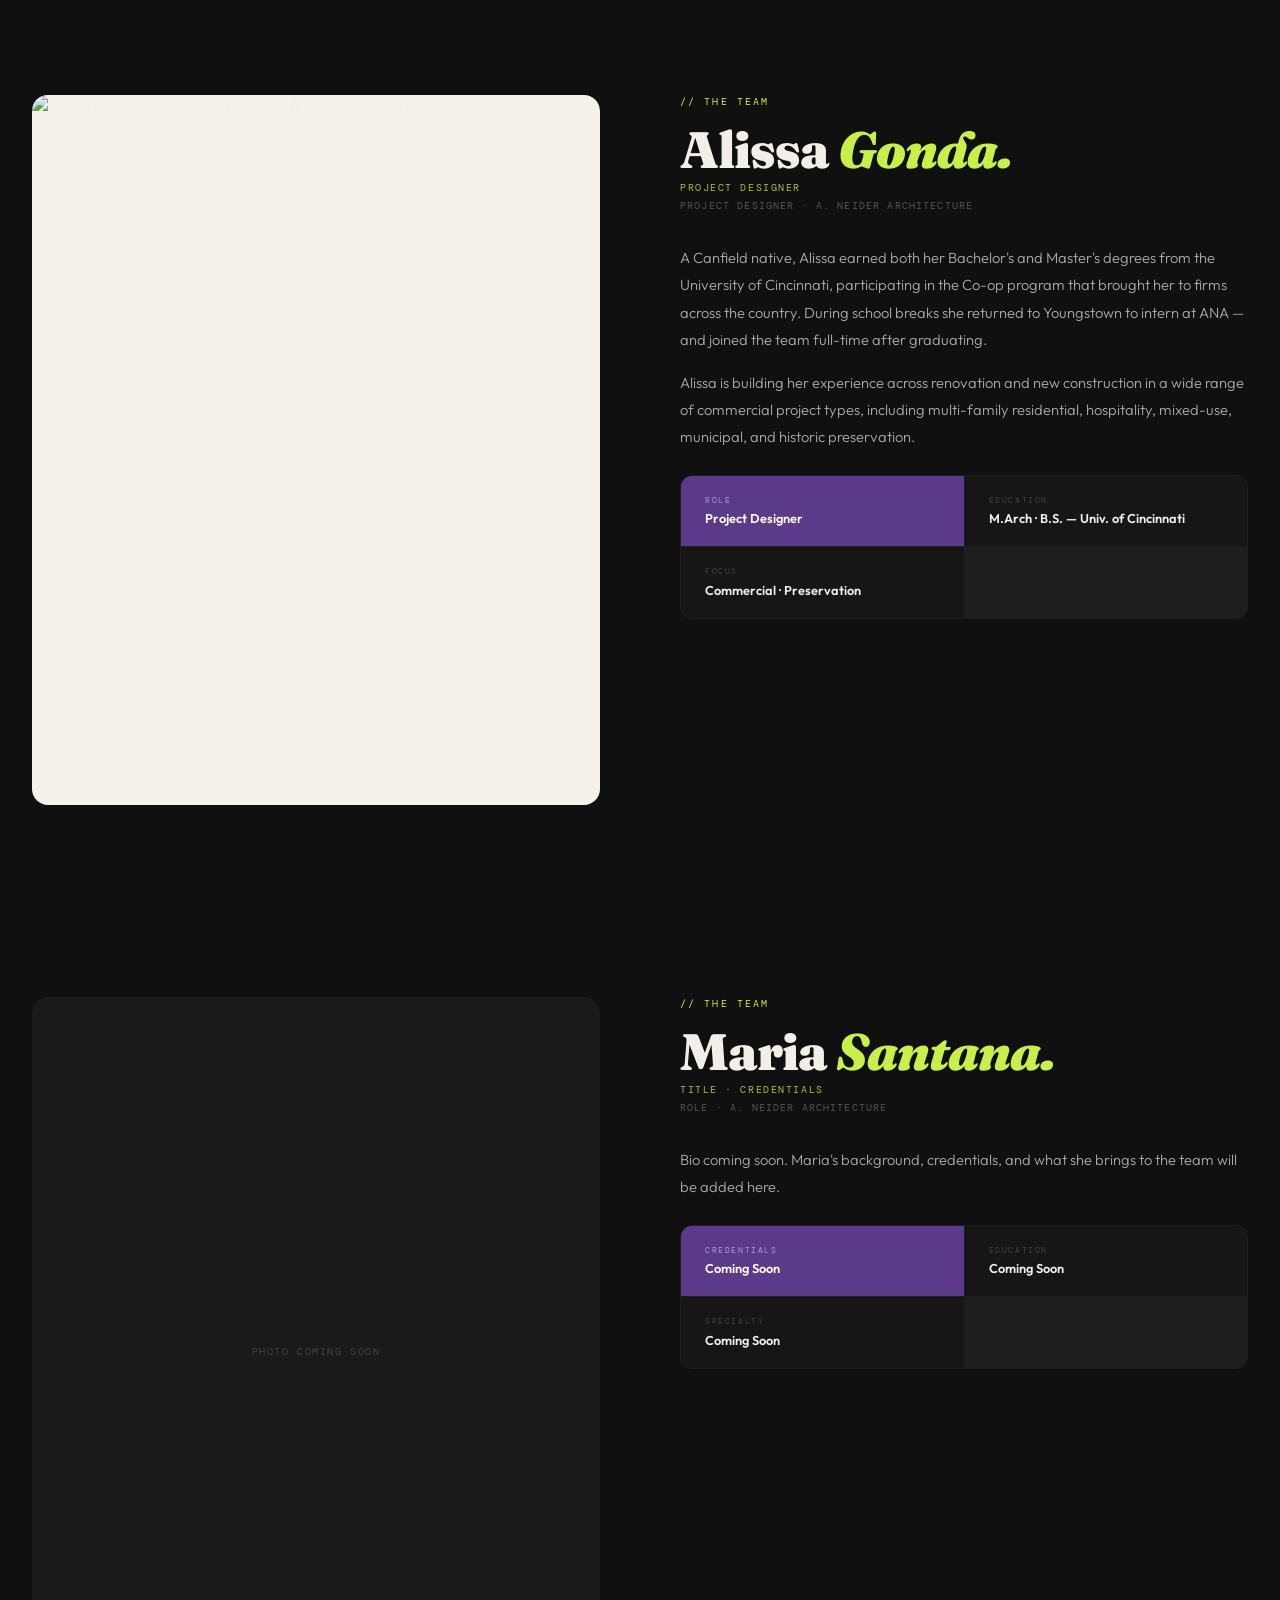
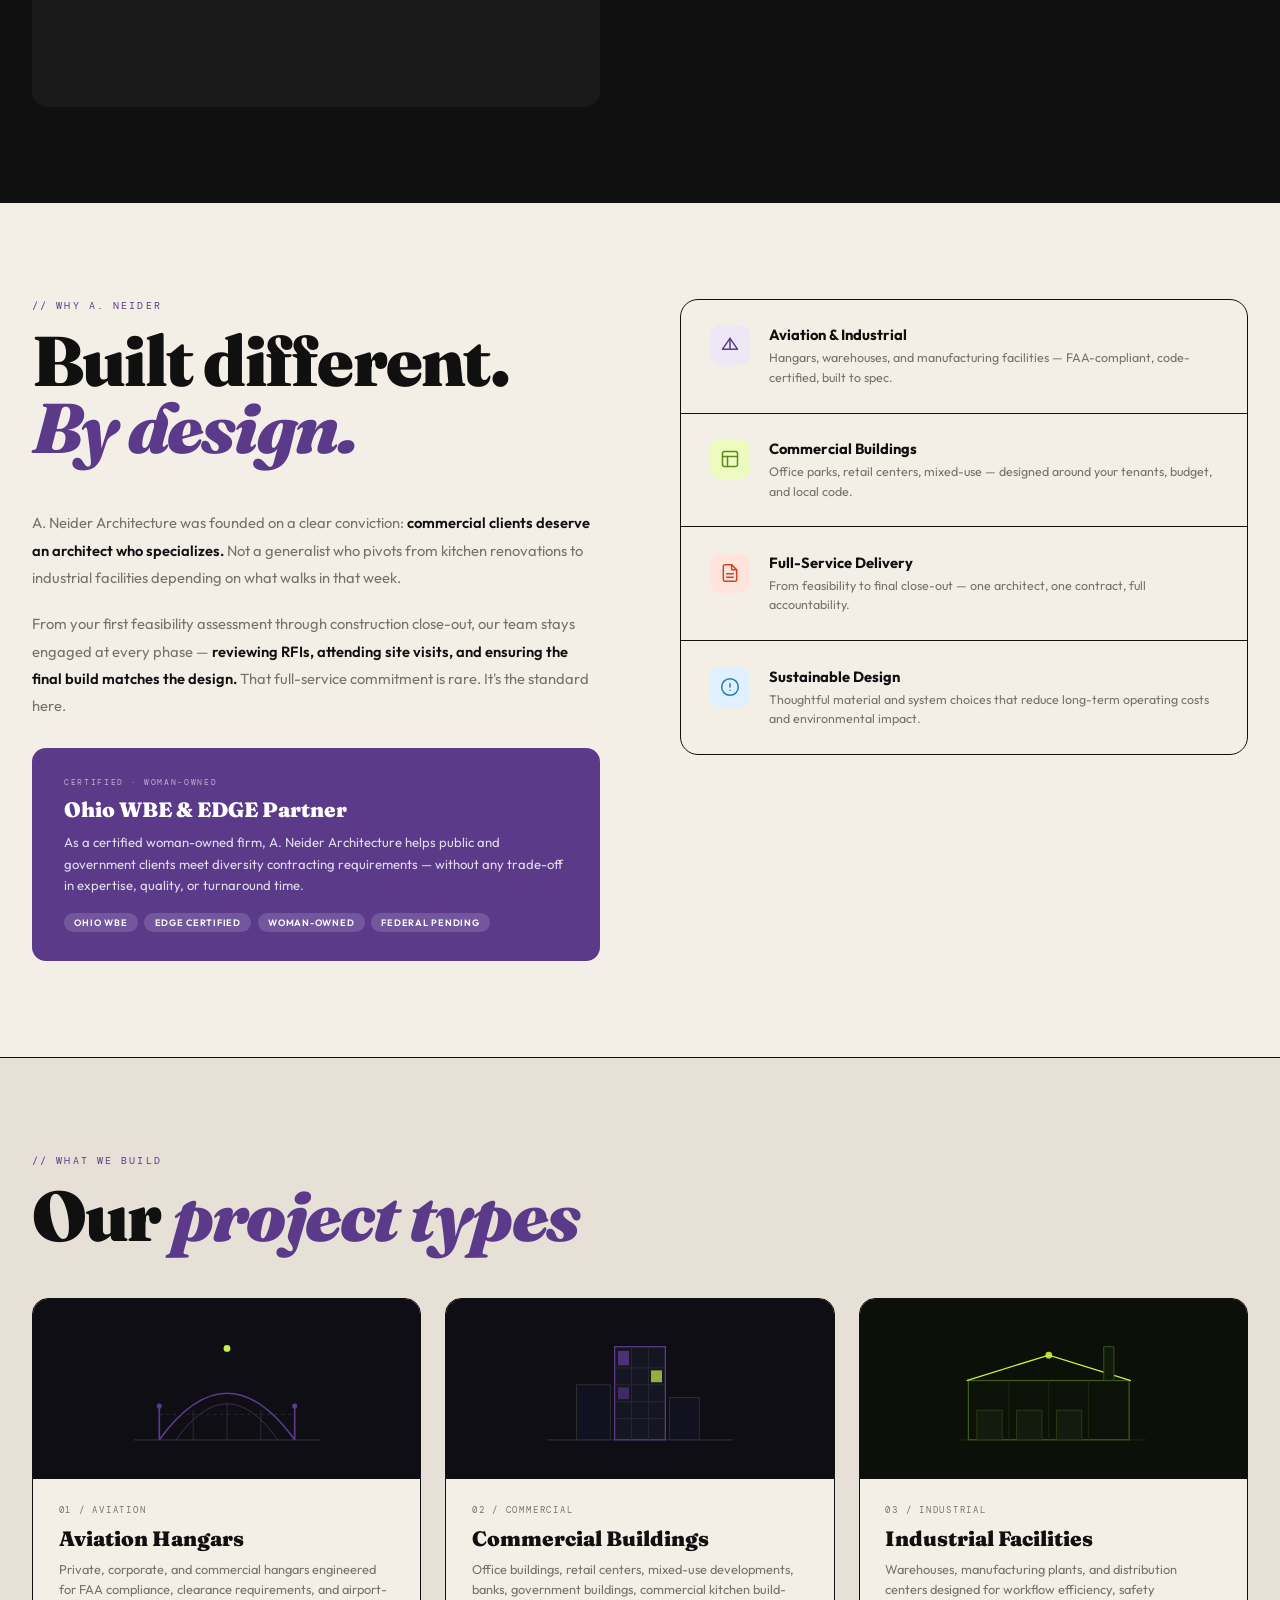
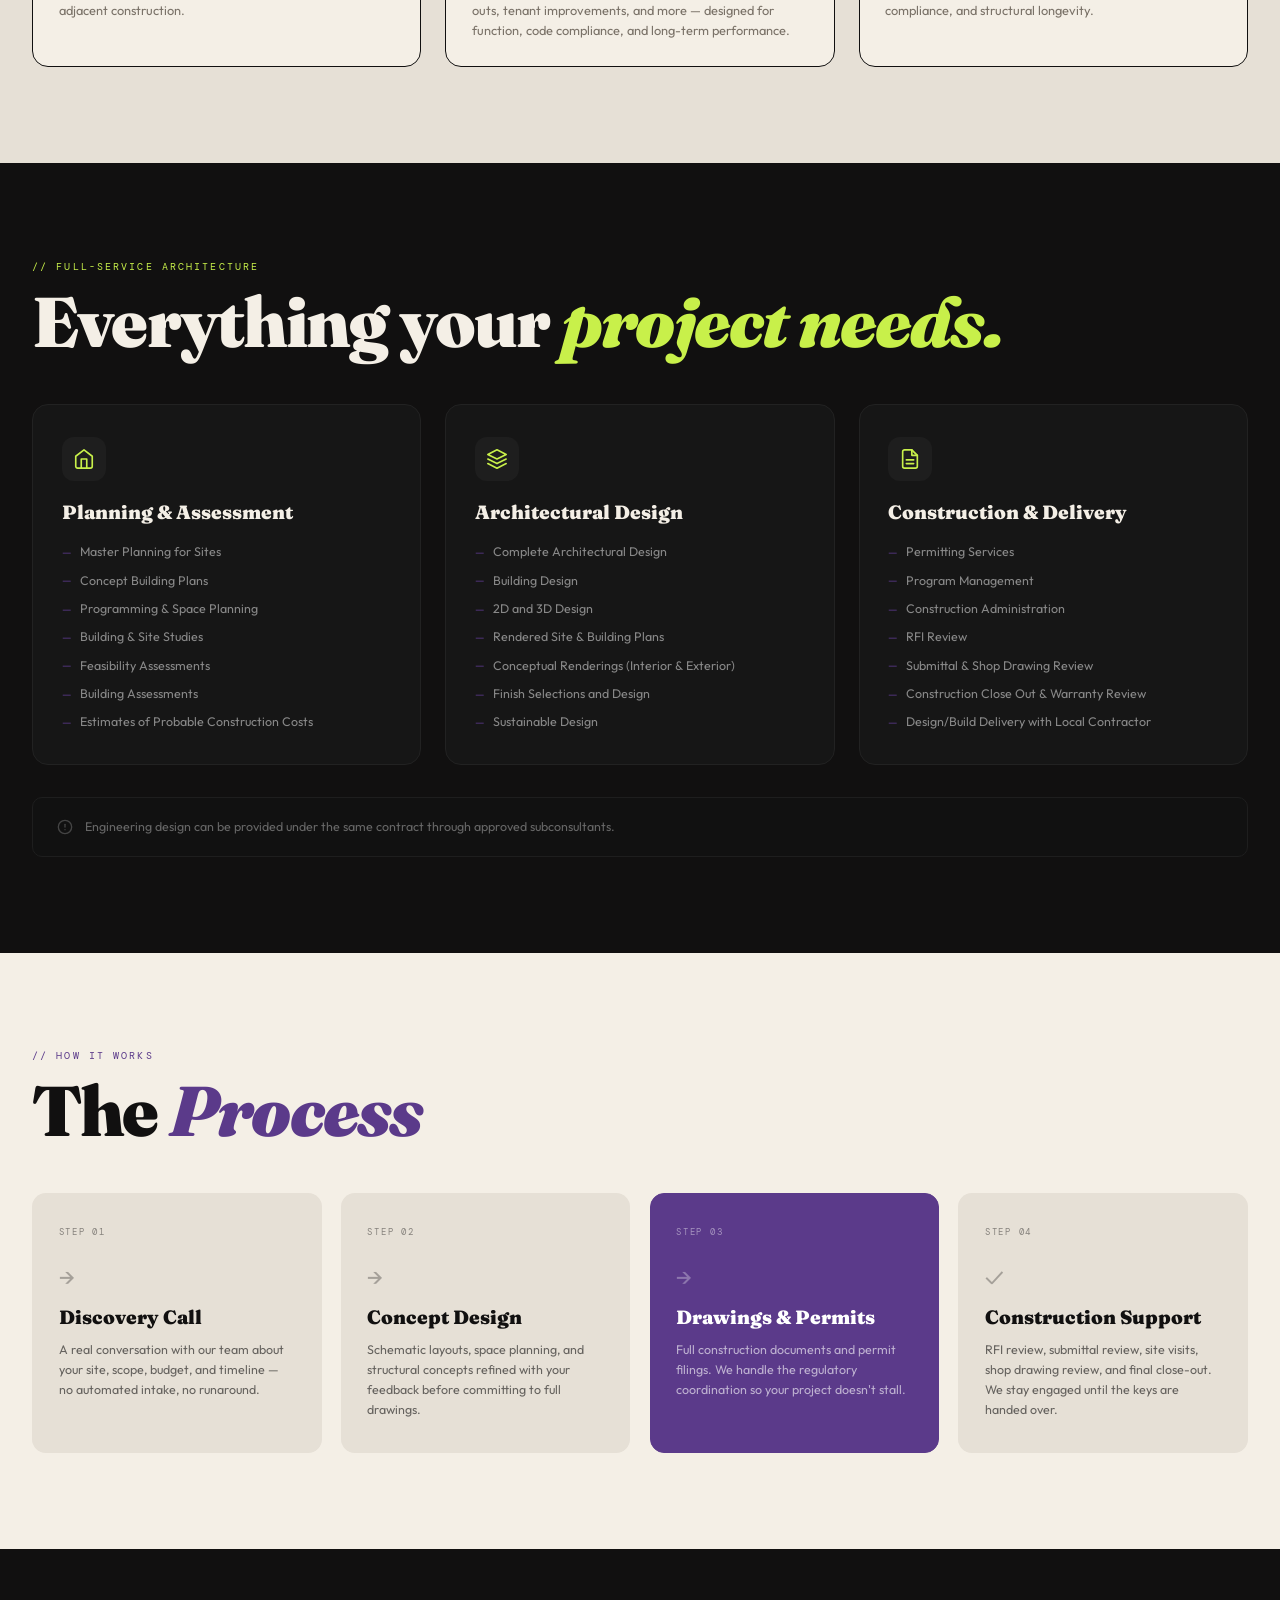
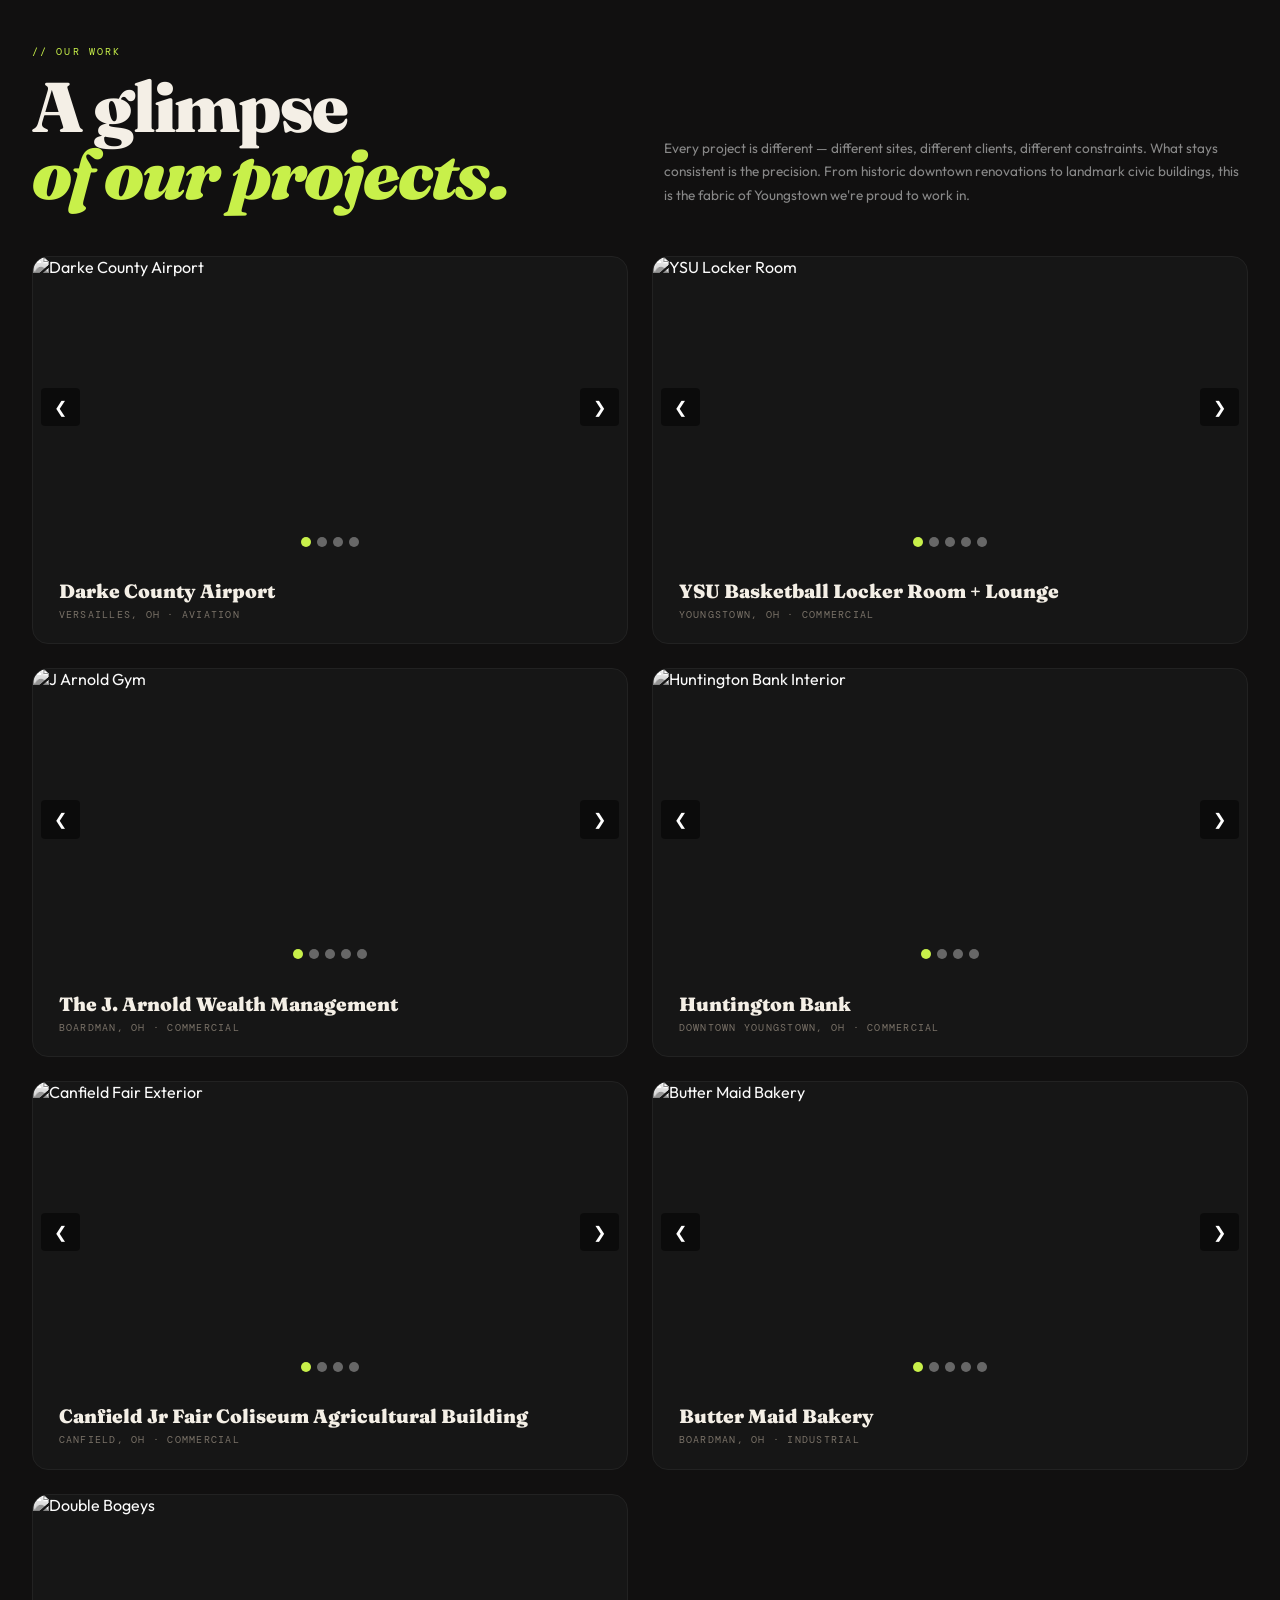
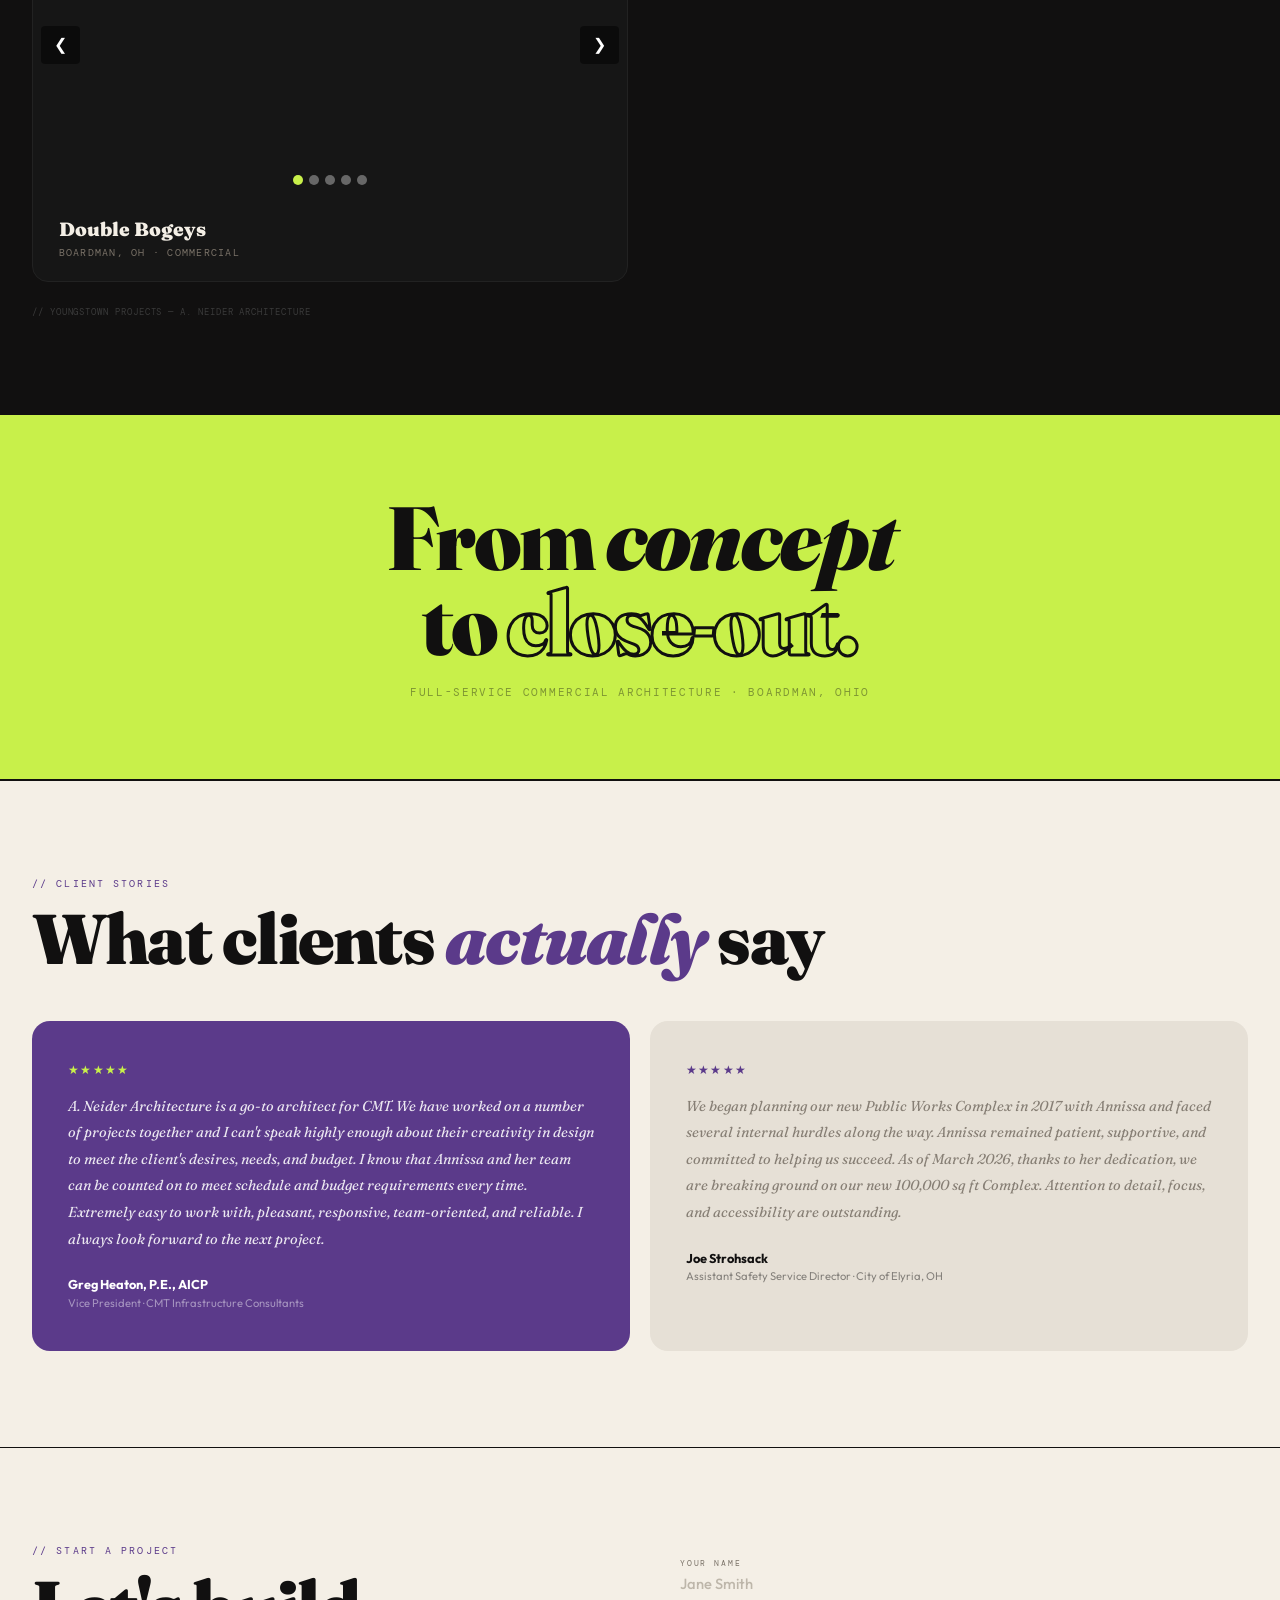
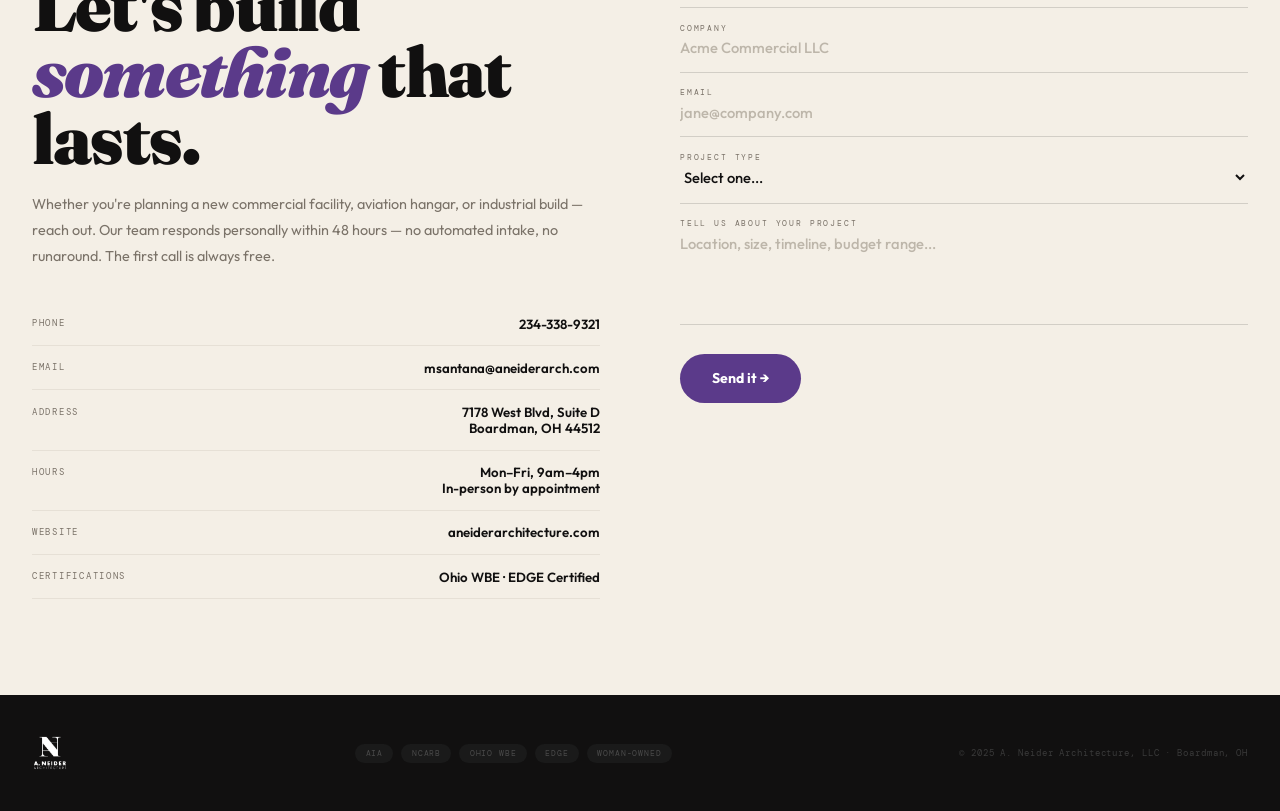
==== commit d0129343: "Add Work link to nav bar between Process and Clients Links to the projects/gallery section so visito" ====
--- a/index.html
+++ b/index.html
@@ -283,48 +283,6 @@
   .sec-h2{font-size:clamp(2rem,10vw,3rem);}
 }
 
-/* STATEMENT */
-.statement-section{background:var(--lime);padding:5rem 2rem;border-top:1.5px solid var(--ink);border-bottom:1.5px solid var(--ink);text-align:center;}
-.statement-section h2{font-family:'Fraunces',serif;font-size:clamp(2.8rem,7vw,7rem);font-weight:900;color:var(--ink);line-height:0.95;letter-spacing:-0.03em;}
-.statement-section h2 .outline{-webkit-text-stroke:3px var(--ink);color:transparent;}
-.statement-section h2 em{font-style:italic;}
-.statement-section p{font-family:'DM Mono',monospace;font-size:0.7rem;letter-spacing:0.15em;text-transform:uppercase;color:var(--ink);opacity:0.4;margin-top:1.2rem;}
-
-/* TESTIMONIALS */
-.testi-section{background:var(--cream);border-top:1.5px solid var(--ink);}
-.testi-grid{display:grid;grid-template-columns:1fr 1fr;gap:1.2rem;}
-.testi-card{background:var(--warm-gray);border-radius:18px;padding:2.5rem 2.2rem;border:1.5px solid transparent;transition:border-color 0.2s,transform 0.2s;}
-.testi-card:hover{border-color:var(--violet);transform:translateY(-3px);}
-.testi-card.feat{background:var(--violet);color:#fff;}
-.testi-stars{font-size:0.78rem;letter-spacing:0.1em;color:var(--violet);margin-bottom:1rem;}
-.testi-card.feat .testi-stars{color:var(--lime);}
-.testi-quote{font-family:'Fraunces',serif;font-size:0.9rem;line-height:1.85;font-style:italic;margin-bottom:1.5rem;opacity:0.88;font-weight:400;}
-.testi-author{font-size:0.8rem;font-weight:700;margin-bottom:0.2rem;}
-.testi-role{font-size:0.7rem;opacity:0.45;font-weight:400;}
-
-/* CONTACT */
-.contact-section{background:var(--cream);padding:6rem 2rem;border-top:1.5px solid var(--ink);display:grid;grid-template-columns:1fr 1fr;gap:5rem;align-items:start;width:100%;box-sizing:border-box;}
-.contact-left p{font-size:0.9rem;line-height:1.8;color:var(--mid);margin-bottom:2rem;font-weight:400;}
-.cdr{display:flex;justify-content:space-between;align-items:flex-start;padding:0.85rem 0;border-bottom:1.5px solid var(--warm-gray);gap:1rem;}
-.cdr-l{font-family:'DM Mono',monospace;font-size:0.54rem;letter-spacing:0.2em;text-transform:uppercase;color:var(--mid);white-space:nowrap;margin-top:0.1rem;}
-.cdr-v{font-size:0.83rem;font-weight:600;color:var(--ink);text-decoration:none;transition:color 0.2s;text-align:right;}
-.cdr-v:hover{color:var(--violet);}
-.contact-form{display:flex;flex-direction:column;width:100%;}
-.f-row{padding:0.9rem 0;border-bottom:1.5px solid rgba(17,16,16,0.15);display:flex;flex-direction:column;gap:0.3rem;transition:border-color 0.2s;}
-.f-row:focus-within{border-color:var(--violet);}
-.f-row label{font-family:'DM Mono',monospace;font-size:0.52rem;letter-spacing:0.22em;text-transform:uppercase;color:var(--mid);}
-.f-row input,.f-row textarea,.f-row select{background:transparent;border:none;outline:none;font-family:'Outfit',sans-serif;font-size:0.92rem;color:var(--ink);font-weight:500;resize:none;width:100%;box-sizing:border-box;}
-.f-row input::placeholder,.f-row textarea::placeholder{color:#bdb6aa;}
-.f-row select option{background:var(--cream);}
-.btn-submit{margin-top:1.8rem;background:var(--violet);color:#fff;border:none;padding:0.95rem 2rem;border-radius:99px;font-family:'Outfit',sans-serif;font-size:0.88rem;font-weight:700;cursor:pointer;align-self:flex-start;transition:background 0.2s,transform 0.15s;}
-.btn-submit:hover{background:var(--ink);transform:scale(1.03);}
-
-/* FOOTER */
-footer{background:var(--ink);color:var(--cream);padding:2.5rem 2rem;display:flex;justify-content:space-between;align-items:center;flex-wrap:wrap;gap:1rem;width:100%;box-sizing:border-box;}
-.f-logo img{height:36px;width:auto;display:block;}
-footer p{font-family:'DM Mono',monospace;font-size:0.56rem;letter-spacing:0.1em;color:#3a3a3a;}
-.f-certs{display:flex;gap:0.5rem;flex-wrap:wrap;}
-.f-cert{background:#1a1a1a;font-family:'DM Mono',monospace;font-size:0.52rem;letter-spacing:0.1em;text-transform:uppercase;padding:0.25rem 0.65rem;border-radius:99px;color:#4a4a4a;}
 </style>
 </head>
 <body>
@@ -335,6 +293,7 @@
     <li><a href="#annissa">Our Team</a></li>
     <li><a href="#services">Services</a></li>
     <li><a href="#process">Process</a></li>
+    <li><a href="#work">Work</a></li>
     <li><a href="#testimonials">Clients</a></li>
     <li><a href="#contact" class="nav-pill">Start a Project</a></li>
   </ul>
@@ -347,6 +306,7 @@
   <a href="#annissa" onclick="toggleMenu()">Our Team</a>
   <a href="#services" onclick="toggleMenu()">Services</a>
   <a href="#process" onclick="toggleMenu()">Process</a>
+  <a href="#work" onclick="toggleMenu()">Work</a>
   <a href="#testimonials" onclick="toggleMenu()">Clients</a>
   <a href="#contact" class="mob-cta" onclick="toggleMenu()">Start a Project →</a>
 </div>
@@ -755,7 +715,7 @@
 </section>
 
 <!-- GALLERY -->
-<section class="sec-wrap gallery-section">
+<section id="work" class="sec-wrap gallery-section">
   <div class="gallery-intro">
     <div class="reveal">
       <span class="sec-tag sec-tag-light">// Our Work</span>
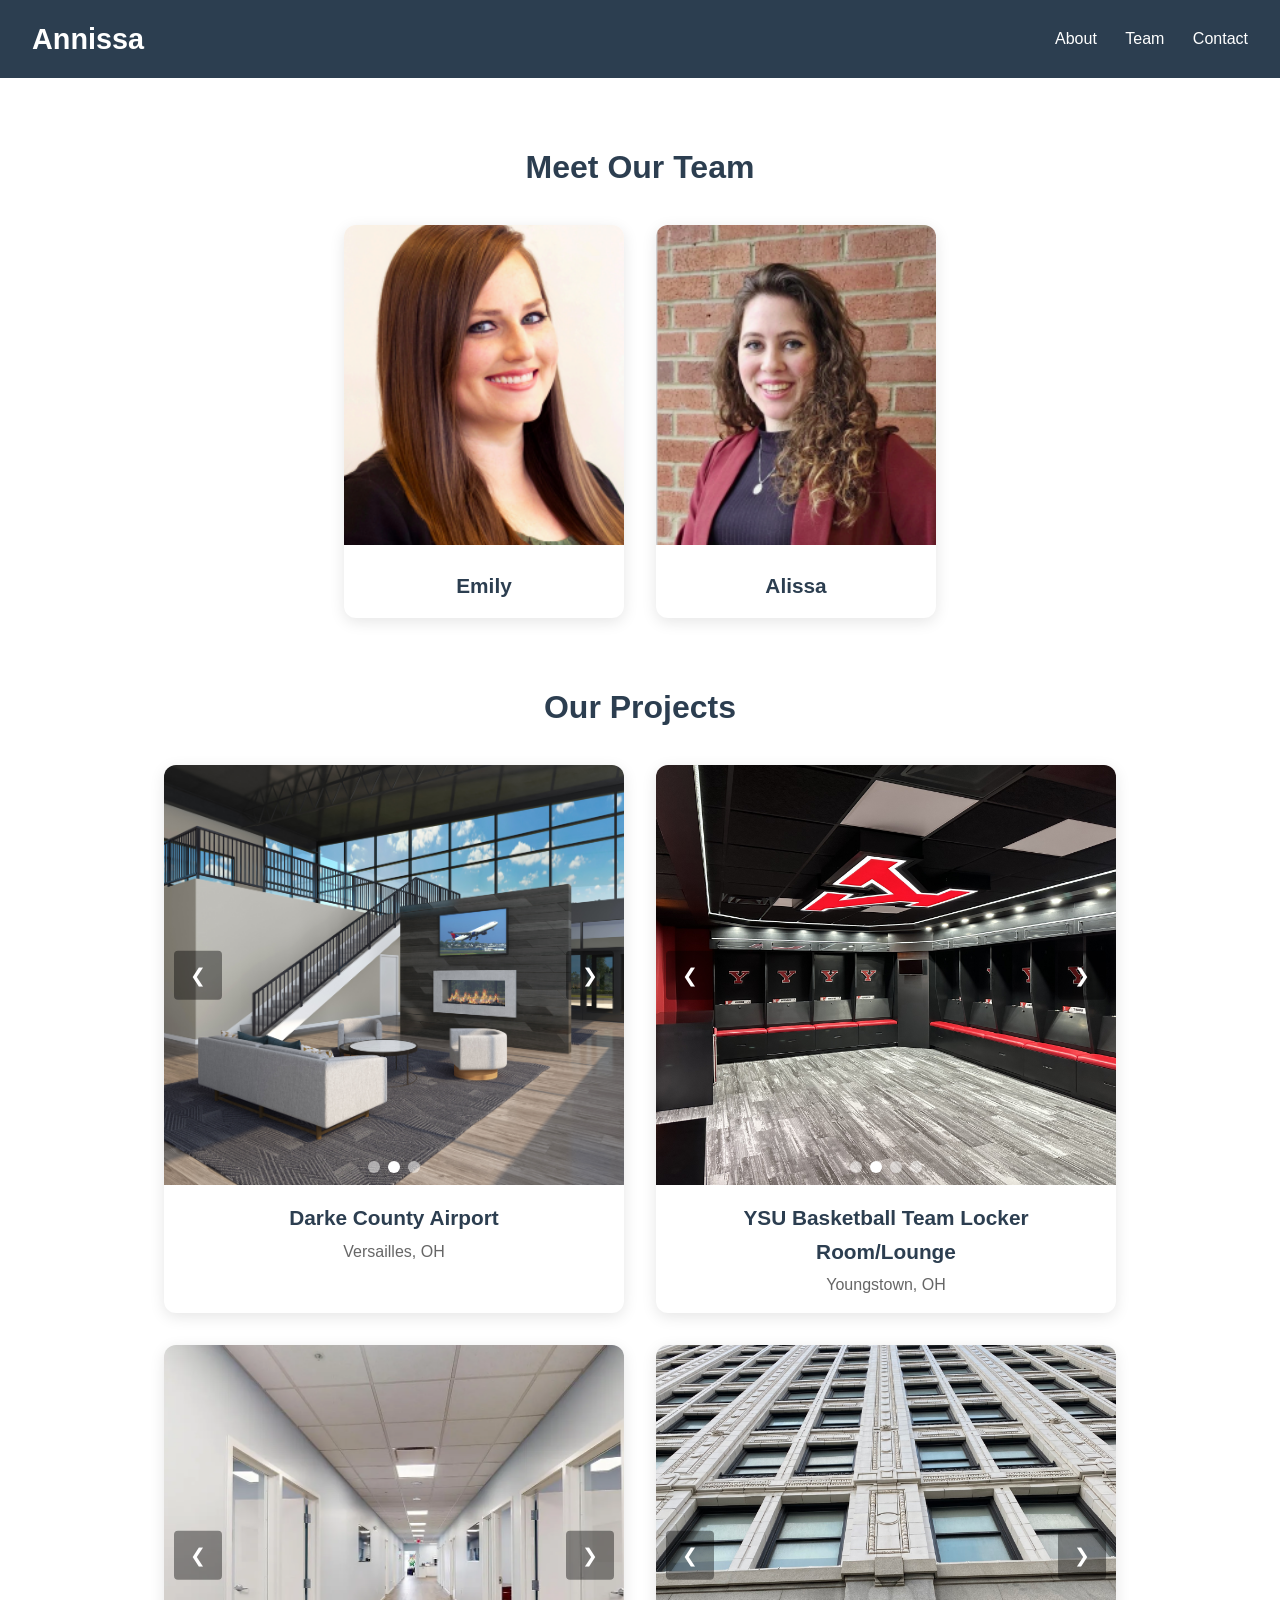
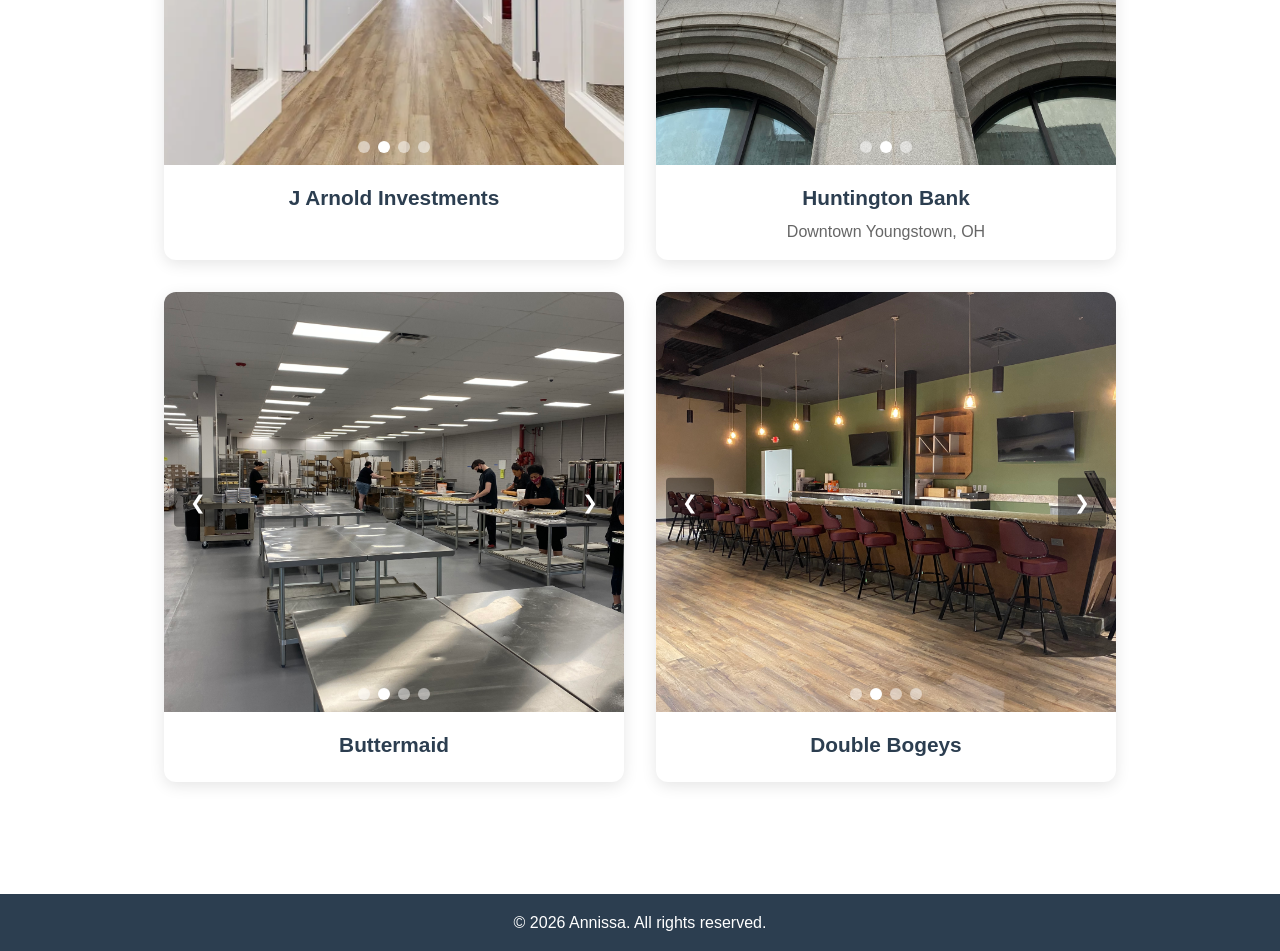
==== commit 7cac394f: "Remove Canfield Fair project from website https://claude.ai/code/session_01BEvyJFhuzPTbFwxVifPkSK" ====
--- a/index.html
+++ b/index.html
@@ -1,1033 +1,188 @@
 <!DOCTYPE html>
 <html lang="en">
 <head>
-<meta charset="UTF-8">
-<meta name="viewport" content="width=device-width, initial-scale=1.0">
-<title>A. Neider Architecture</title>
-<link rel="preconnect" href="https://fonts.googleapis.com">
-<link href="https://fonts.googleapis.com/css2?family=Fraunces:ital,opsz,wght@0,9..144,700;0,9..144,900;1,9..144,700;1,9..144,900&family=Outfit:wght@300;400;500;600;700&family=DM+Mono:wght@400;500&display=swap" rel="stylesheet">
-<style>
-:root {
-  --cream: #F4EFE6;
-  --ink: #111010;
-  --violet: #5B3A8A;
-  --lime: #C8F04A;
-  --warm-gray: #E6E0D6;
-  --mid: #7A7268;
-  --light-violet: #EDE7F6;
-}
-*,*::before,*::after{box-sizing:border-box;margin:0;padding:0;} .sqs-block-code,.sqs-block-content{padding:0!important;margin:0!important;}
-html,body{padding:0!important;margin:0!important;overflow-x:hidden;}
-html{scroll-behavior:smooth;}
-body{background:var(--cream);color:var(--ink);font-family:'Outfit',sans-serif;overflow-x:hidden;margin:0;padding:0;}
-
-/* NAV */
-nav{position:fixed;top:0;left:0;right:0;z-index:200;display:flex;justify-content:space-between;align-items:center;padding:1rem 2rem;background:transparent;backdrop-filter:none;border-bottom:none;transition:background 0.4s,backdrop-filter 0.4s,border-bottom 0.4s;}
-
-nav.scrolled{background:rgba(244,239,230,0.97);backdrop-filter:blur(12px);border-bottom:1.5px solid rgba(17,16,16,0.1);}
-.nav-logo img{height:44px;width:auto;display:block;mix-blend-mode:multiply;}
-.nav-links{display:flex;gap:2rem;list-style:none;align-items:center;}
-.nav-links a{font-size:0.82rem;font-weight:500;color:var(--ink);text-decoration:none;opacity:0.5;transition:opacity 0.2s;}
-.nav-links a:hover{opacity:1;}
-.nav-pill{background:var(--violet);color:#fff!important;opacity:1!important;padding:0.5rem 1.3rem;border-radius:99px;font-weight:700!important;font-size:0.78rem!important;transition:background 0.2s!important;}
-.nav-pill:hover{background:var(--ink)!important;}
-.hamburger{display:none;flex-direction:column;gap:5px;cursor:pointer;padding:4px;background:none;border:none;}
-.hamburger span{display:block;width:24px;height:2px;background:var(--ink);border-radius:2px;transition:all 0.3s;}
-.mobile-menu{display:none;position:fixed;top:70px;left:0;right:0;background:var(--cream);border-bottom:1.5px solid rgba(17,16,16,0.1);padding:1.5rem 2rem;z-index:199;flex-direction:column;gap:1.2rem;}
-.mobile-menu.open{display:flex;}
-.mobile-menu a{font-size:1rem;font-weight:600;color:var(--ink);text-decoration:none;padding:0.5rem 0;border-bottom:1px solid var(--warm-gray);}
-.mobile-menu .mob-cta{background:var(--violet);color:#fff;padding:0.9rem 1.5rem;border-radius:99px;text-align:center;margin-top:0.5rem;border:none;font-weight:700;}
-
-/* HERO */
-.hero{min-height:100vh;padding:110px 2rem 4rem;display:flex;flex-direction:column;justify-content:flex-end;position:relative;overflow:hidden;}
-.hero-top-bar{display:flex;justify-content:space-between;align-items:flex-start;margin-bottom:3rem;flex-wrap:wrap;gap:1rem;}
-.hero-eyebrow{font-family:'DM Mono',monospace;font-size:0.65rem;letter-spacing:0.12em;color:var(--mid);text-transform:uppercase;}
-.hero-cert-stack{display:flex;flex-direction:column;gap:0.4rem;align-items:flex-end;}
-.pill{display:inline-block;padding:0.28rem 0.85rem;border-radius:99px;font-size:0.6rem;font-weight:600;letter-spacing:0.06em;text-transform:uppercase;}
-.pill-violet{background:var(--violet);color:#fff;}
-.pill-lime{background:var(--lime);color:var(--ink);}
-.pill-outline{border:1.5px solid rgba(17,16,16,0.25);color:var(--mid);}
-.hero-title{font-family:'Fraunces',serif;font-weight:900;font-size:clamp(3.8rem,10vw,10rem);line-height:0.95;letter-spacing:-0.03em;}
-.ht-italic{font-style:italic;color:var(--violet);display:block;}
-.ht-outlined{-webkit-text-stroke:2px var(--ink);color:transparent;}
-.ht-highlight{display:inline-block;background:var(--lime);color:var(--ink);padding:0 0.1em;line-height:1.05;}
-.hero-bottom{display:flex;justify-content:space-between;align-items:flex-end;margin-top:3rem;gap:2rem;flex-wrap:wrap;}
-.hero-sub{max-width:420px;font-size:0.95rem;line-height:1.75;color:var(--mid);font-weight:400;}
-.hero-sub strong{color:var(--ink);font-weight:600;}
-.hero-actions{display:flex;flex-direction:column;align-items:flex-end;gap:0.8rem;}
-.btn-main{background:var(--violet);color:#fff;padding:0.95rem 2rem;border-radius:99px;font-family:'Outfit',sans-serif;font-weight:700;font-size:0.88rem;text-decoration:none;display:inline-block;transition:background 0.2s,transform 0.15s;white-space:nowrap;}
-.btn-main:hover{background:var(--ink);transform:scale(1.03);}
-.btn-sec{font-size:0.78rem;font-weight:500;color:var(--mid);text-decoration:none;display:flex;align-items:center;gap:0.35rem;transition:color 0.2s;}
-.btn-sec:hover{color:var(--ink);}
-.btn-sec::after{content:"→";}
-.blob{position:absolute;border-radius:50%;filter:blur(70px);opacity:0.22;pointer-events:none;}
-.blob-1{width:400px;height:400px;background:var(--violet);top:5%;right:-8%;}
-.blob-2{width:280px;height:280px;background:var(--lime);bottom:10%;left:10%;}
-
-/* STATS BAND */
-.stats-band{display:grid;grid-template-columns:2fr 1fr 1fr;border-top:1.5px solid var(--ink);border-bottom:1.5px solid var(--ink);}
-.band-cell{padding:2rem 2.5rem;border-right:1.5px solid var(--ink);}
-.band-cell:last-child{border-right:none;}
-.band-cell.v{background:var(--violet);color:#fff;}
-.band-cell.l{background:var(--lime);color:var(--ink);}
-.band-lbl{font-family:'DM Mono',monospace;font-size:0.55rem;letter-spacing:0.2em;text-transform:uppercase;opacity:0.55;margin-bottom:0.5rem;display:block;}
-.band-num{font-family:'Fraunces',serif;font-size:2.8rem;font-weight:900;line-height:1;margin-bottom:0.4rem;}
-.band-desc{font-size:0.78rem;opacity:0.65;line-height:1.5;font-weight:400;}
-
-/* SHARED */
-.sec-wrap{padding:6rem 2rem;}
-.sec-tag{font-family:'DM Mono',monospace;font-size:0.6rem;letter-spacing:0.22em;text-transform:uppercase;color:var(--violet);margin-bottom:1rem;display:block;}
-.sec-tag-light{color:var(--lime);}
-.sec-h2{font-family:'Fraunces',serif;font-weight:900;line-height:0.95;letter-spacing:-0.025em;font-size:clamp(2.5rem,5.5vw,5rem);margin-bottom:3rem;}
-.sec-h2 em{font-style:italic;color:var(--violet);}
-.sec-h2-light em{color:var(--lime);}
-.two-col{display:grid;grid-template-columns:1fr 1fr;gap:5rem;align-items:start;}
-
-/* ANNISSA */
-.annissa-section{background:var(--ink);color:var(--cream);}
-.annissa-photo{width:100%;aspect-ratio:4/5;border-radius:16px;overflow:hidden;}
-.annissa-photo img{width:100%;height:100%;object-fit:contain;object-position:center center;display:block;background:#f5f0e8;}
-.annissa-name{font-family:'Fraunces',serif;font-size:clamp(2.2rem,4vw,3.8rem);font-weight:900;line-height:1;letter-spacing:-0.02em;margin-bottom:0.4rem;color:var(--cream);}
-.annissa-name em{font-style:italic;color:var(--lime);}
-.annissa-cred-line{font-family:'DM Mono',monospace;font-size:0.65rem;letter-spacing:0.15em;text-transform:uppercase;color:var(--lime);margin-bottom:0.3rem;opacity:0.8;}
-.annissa-title-line{font-family:'DM Mono',monospace;font-size:0.6rem;letter-spacing:0.12em;text-transform:uppercase;color:#555;margin-bottom:2rem;}
-.annissa-bio{font-size:0.92rem;line-height:1.85;color:#aaa;margin-bottom:1rem;font-weight:300;}
-.annissa-bio strong{color:var(--cream);font-weight:600;}
-
-/* Annissa pillars */
-.annissa-pillars{display:flex;flex-direction:column;gap:0;margin-top:1.8rem;border:1px solid #222;border-radius:14px;overflow:hidden;}
-.pillar{padding:1.4rem 1.6rem;border-bottom:1px solid #1e1e1e;transition:background 0.2s;}
-.pillar:last-child{border-bottom:none;}
-.pillar:hover{background:#181818;}
-.pillar-title{font-family:'Outfit',sans-serif;font-size:0.8rem;font-weight:700;color:var(--lime);margin-bottom:0.4rem;display:flex;align-items:center;gap:0.5rem;}
-.pillar-title::before{content:'';display:inline-block;width:6px;height:6px;background:var(--lime);border-radius:50%;flex-shrink:0;}
-.pillar-body{font-size:0.8rem;line-height:1.65;color:#888;font-weight:300;}
-
-/* Credentials strip */
-.cred-strip{display:grid;grid-template-columns:1fr 1fr;gap:1px;background:#1e1e1e;border:1px solid #1e1e1e;border-radius:12px;overflow:hidden;margin-top:1.5rem;}
-.cred-box{background:#161616;padding:1.2rem 1.5rem;}
-.cred-box.hi{background:var(--violet);}
-.cred-lbl{font-family:'DM Mono',monospace;font-size:0.5rem;letter-spacing:0.2em;text-transform:uppercase;color:#444;margin-bottom:0.35rem;display:block;}
-.cred-box.hi .cred-lbl{color:rgba(255,255,255,0.5);}
-.cred-val{font-size:0.8rem;font-weight:600;color:var(--cream);line-height:1.3;}
-.cred-box.hi .cred-val{color:#fff;}
-
-/* ABOUT */
-.about-section{background:var(--cream);}
-.about-copy{font-size:0.92rem;line-height:1.85;color:var(--mid);margin-bottom:1.2rem;font-weight:400;}
-.about-copy strong{color:var(--ink);font-weight:600;}
-.wbe-card{background:var(--violet);color:#fff;padding:1.8rem 2rem;border-radius:14px;margin-top:1.8rem;}
-.wbe-card-lbl{font-family:'DM Mono',monospace;font-size:0.52rem;letter-spacing:0.2em;text-transform:uppercase;opacity:0.6;margin-bottom:0.6rem;display:block;}
-.wbe-card h3{font-family:'Fraunces',serif;font-size:1.3rem;font-weight:900;margin-bottom:0.6rem;}
-.wbe-card p{font-size:0.82rem;line-height:1.65;opacity:0.82;font-weight:400;}
-.cert-tags{display:flex;gap:0.4rem;flex-wrap:wrap;margin-top:1rem;}
-.cert-tag{background:rgba(255,255,255,0.15);font-size:0.58rem;font-weight:600;letter-spacing:0.08em;text-transform:uppercase;padding:0.25rem 0.65rem;border-radius:99px;}
-.feature-stack{display:flex;flex-direction:column;border:1.5px solid var(--ink);border-radius:18px;overflow:hidden;}
-.feat-row{display:flex;align-items:flex-start;gap:1.2rem;padding:1.6rem 1.8rem;border-bottom:1.5px solid var(--ink);transition:background 0.2s;}
-.feat-row:last-child{border-bottom:none;}
-.feat-row:hover{background:var(--warm-gray);}
-.feat-icon{width:40px;height:40px;border-radius:10px;display:flex;align-items:center;justify-content:center;flex-shrink:0;}
-.fi-v{background:var(--light-violet);} .fi-l{background:#edfac0;} .fi-c{background:#ffe4dd;} .fi-s{background:#dff0ff;}
-.feat-row h4{font-size:0.92rem;font-weight:700;margin-bottom:0.25rem;}
-.feat-row p{font-size:0.78rem;line-height:1.55;color:var(--mid);font-weight:400;}
-
-/* PROJECT CARDS */
-.projects-section{background:var(--warm-gray);border-top:1.5px solid var(--ink);border-bottom:1.5px solid var(--ink);}
-.proj-grid{display:grid;grid-template-columns:repeat(3,1fr);gap:1.5rem;}
-.proj-card{background:var(--cream);border:1.5px solid var(--ink);border-radius:16px;overflow:hidden;transition:transform 0.25s,box-shadow 0.25s;}
-.proj-card:hover{transform:translateY(-4px);box-shadow:0 16px 40px rgba(0,0,0,0.1);}
-.proj-art{width:100%;height:180px;display:flex;align-items:center;justify-content:center;overflow:hidden;}
-.art-hangar{background:#0e0e14;} .art-commercial{background:#0f0e14;} .art-industrial{background:#0c1008;}
-.proj-body{padding:1.6rem;}
-.proj-num{font-family:'DM Mono',monospace;font-size:0.55rem;letter-spacing:0.2em;text-transform:uppercase;color:var(--mid);margin-bottom:0.6rem;display:block;}
-.proj-title{font-family:'Fraunces',serif;font-size:1.3rem;font-weight:900;margin-bottom:0.5rem;}
-.proj-desc{font-size:0.8rem;line-height:1.6;color:var(--mid);font-weight:400;}
-
-/* SERVICES — 3-column cards */
-.services-section{background:var(--ink);color:var(--cream);}
-.svc-grid{display:grid;grid-template-columns:repeat(3,1fr);gap:1.5rem;margin-bottom:2rem;}
-.svc-card{background:#161616;border:1px solid #222;border-radius:16px;padding:2rem 1.8rem;transition:border-color 0.2s,transform 0.2s;}
-.svc-card:hover{border-color:var(--violet);transform:translateY(-3px);}
-.svc-card-icon{width:44px;height:44px;border-radius:12px;background:#1e1e1e;display:flex;align-items:center;justify-content:center;margin-bottom:1.2rem;}
-.svc-card-title{font-family:'Fraunces',serif;font-size:1.2rem;font-weight:900;margin-bottom:1.2rem;color:var(--cream);}
-.svc-list-items{list-style:none;display:flex;flex-direction:column;gap:0.6rem;}
-.svc-list-items li{font-size:0.78rem;line-height:1.5;color:#888;font-weight:400;display:flex;align-items:flex-start;gap:0.5rem;}
-.svc-list-items li::before{content:'—';color:var(--violet);font-size:0.7rem;margin-top:0.05em;flex-shrink:0;}
-.svc-note{display:flex;align-items:flex-start;gap:0.75rem;background:#111;border:1px solid #1e1e1e;border-radius:10px;padding:1.2rem 1.5rem;font-size:0.78rem;line-height:1.6;color:#666;font-weight:400;}
-.svc-note svg{flex-shrink:0;margin-top:0.1rem;opacity:0.6;}
-
-/* PROCESS */
-.process-section{background:var(--cream);}
-.proc-grid{display:grid;grid-template-columns:repeat(4,1fr);gap:1.2rem;}
-.proc-card{background:var(--warm-gray);border-radius:14px;padding:2rem 1.6rem;border:1.5px solid transparent;transition:transform 0.2s,box-shadow 0.2s,border-color 0.2s;}
-.proc-card:hover{transform:translateY(-3px);box-shadow:0 12px 30px rgba(0,0,0,0.08);border-color:var(--violet);}
-.proc-card.v{background:var(--violet);color:#fff;border-color:var(--violet);}
-.proc-num{font-family:'DM Mono',monospace;font-size:0.54rem;letter-spacing:0.2em;text-transform:uppercase;opacity:0.45;margin-bottom:1.5rem;display:block;}
-.proc-arrow{font-size:1.5rem;margin-bottom:0.8rem;display:block;opacity:0.3;}
-.proc-title{font-family:'Fraunces',serif;font-size:1.2rem;font-weight:900;margin-bottom:0.7rem;}
-.proc-desc{font-size:0.78rem;line-height:1.6;opacity:0.6;font-weight:400;}
-
-/* GALLERY / PROJECT SLIDESHOWS */
-.gallery-section{background:var(--ink);color:var(--cream);}
-.gallery-intro{display:grid;grid-template-columns:1fr 1fr;gap:3rem;align-items:end;margin-bottom:3rem;}
-.gallery-intro p{font-size:0.85rem;line-height:1.75;color:#888;font-weight:400;}
-.gallery-note{font-family:'DM Mono',monospace;font-size:0.58rem;letter-spacing:0.1em;text-transform:uppercase;color:#3a3a3a;margin-top:1.5rem;}
-.proj-gallery-grid{display:grid;grid-template-columns:repeat(2,1fr);gap:1.5rem;}
-.proj-gallery-card{background:#161616;border:1px solid #222;border-radius:16px;overflow:hidden;transition:border-color 0.2s,transform 0.2s;}
-.proj-gallery-card:hover{border-color:var(--violet);transform:translateY(-3px);}
-.proj-slideshow{position:relative;width:100%;overflow:hidden;}
-.proj-slides{position:relative;width:100%;height:300px;}
-.proj-slide{position:absolute;top:0;left:0;width:100%;height:100%;object-fit:cover;opacity:0;transition:opacity 0.6s ease;}
-.proj-slide.active{opacity:1;}
-.proj-slide.bw{filter:grayscale(100%) contrast(1.1);}
-.proj-slide-btn{position:absolute;top:50%;transform:translateY(-50%);background:rgba(0,0,0,0.5);color:#fff;border:none;padding:0.6rem 0.8rem;font-size:1rem;cursor:pointer;border-radius:4px;transition:background 0.2s;z-index:1;}
-.proj-slide-btn:hover{background:rgba(91,58,138,0.8);}
-.proj-slide-btn.prev{left:8px;}
-.proj-slide-btn.next{right:8px;}
-.proj-slide-dots{position:absolute;bottom:10px;left:50%;transform:translateX(-50%);display:flex;gap:6px;z-index:1;}
-.proj-dot{width:10px;height:10px;border-radius:50%;background:rgba(255,255,255,0.35);cursor:pointer;transition:background 0.2s;}
-.proj-dot.active{background:var(--lime);}
-.proj-gallery-card-body{padding:1.4rem 1.6rem;}
-.proj-gallery-card-body h3{font-family:'Fraunces',serif;font-size:1.2rem;font-weight:900;color:var(--cream);margin-bottom:0.3rem;}
-.proj-gallery-card-body p{font-family:'DM Mono',monospace;font-size:0.65rem;letter-spacing:0.12em;text-transform:uppercase;color:var(--mid);}
-
-/* STATEMENT */
-.statement-section{background:var(--lime);padding:5rem 2rem;border-top:1.5px solid var(--ink);border-bottom:1.5px solid var(--ink);text-align:center;}
-.statement-section h2{font-family:'Fraunces',serif;font-size:clamp(2.8rem,7vw,7rem);font-weight:900;color:var(--ink);line-height:0.95;letter-spacing:-0.03em;}
-.statement-section h2 .outline{-webkit-text-stroke:3px var(--ink);color:transparent;}
-.statement-section h2 em{font-style:italic;}
-.statement-section p{font-family:'DM Mono',monospace;font-size:0.7rem;letter-spacing:0.15em;text-transform:uppercase;color:var(--ink);opacity:0.4;margin-top:1.2rem;}
-
-/* TESTIMONIALS */
-.testi-section{background:var(--cream);border-top:1.5px solid var(--ink);}
-.testi-grid{display:grid;grid-template-columns:1fr 1fr;gap:1.2rem;}
-.testi-card{background:var(--warm-gray);border-radius:18px;padding:2.5rem 2.2rem;border:1.5px solid transparent;transition:border-color 0.2s,transform 0.2s;}
-.testi-card:hover{border-color:var(--violet);transform:translateY(-3px);}
-.testi-card.feat{background:var(--violet);color:#fff;}
-.testi-stars{font-size:0.78rem;letter-spacing:0.1em;color:var(--violet);margin-bottom:1rem;}
-.testi-card.feat .testi-stars{color:var(--lime);}
-.testi-quote{font-family:'Fraunces',serif;font-size:0.9rem;line-height:1.85;font-style:italic;margin-bottom:1.5rem;opacity:0.88;font-weight:400;}
-.testi-author{font-size:0.8rem;font-weight:700;margin-bottom:0.2rem;}
-.testi-role{font-size:0.7rem;opacity:0.45;font-weight:400;}
-
-/* CONTACT */
-.contact-section{background:var(--cream);padding:6rem 2rem;border-top:1.5px solid var(--ink);display:grid;grid-template-columns:1fr 1fr;gap:5rem;align-items:start;width:100%;box-sizing:border-box;}
-.contact-left p{font-size:0.9rem;line-height:1.8;color:var(--mid);margin-bottom:2rem;font-weight:400;}
-.cdr{display:flex;justify-content:space-between;align-items:flex-start;padding:0.85rem 0;border-bottom:1.5px solid var(--warm-gray);gap:1rem;}
-.cdr-l{font-family:'DM Mono',monospace;font-size:0.54rem;letter-spacing:0.2em;text-transform:uppercase;color:var(--mid);white-space:nowrap;margin-top:0.1rem;}
-.cdr-v{font-size:0.83rem;font-weight:600;color:var(--ink);text-decoration:none;transition:color 0.2s;text-align:right;}
-.cdr-v:hover{color:var(--violet);}
-.contact-form{display:flex;flex-direction:column;width:100%;}
-.f-row{padding:0.9rem 0;border-bottom:1.5px solid rgba(17,16,16,0.15);display:flex;flex-direction:column;gap:0.3rem;transition:border-color 0.2s;}
-.f-row:focus-within{border-color:var(--violet);}
-.f-row label{font-family:'DM Mono',monospace;font-size:0.52rem;letter-spacing:0.22em;text-transform:uppercase;color:var(--mid);}
-.f-row input,.f-row textarea,.f-row select{background:transparent;border:none;outline:none;font-family:'Outfit',sans-serif;font-size:0.92rem;color:var(--ink);font-weight:500;resize:none;width:100%;box-sizing:border-box;}
-.f-row input::placeholder,.f-row textarea::placeholder{color:#bdb6aa;}
-.f-row select option{background:var(--cream);}
-.btn-submit{margin-top:1.8rem;background:var(--violet);color:#fff;border:none;padding:0.95rem 2rem;border-radius:99px;font-family:'Outfit',sans-serif;font-size:0.88rem;font-weight:700;cursor:pointer;align-self:flex-start;transition:background 0.2s,transform 0.15s;}
-.btn-submit:hover{background:var(--ink);transform:scale(1.03);}
-
-/* FOOTER */
-footer{background:var(--ink);color:var(--cream);padding:2.5rem 2rem;display:flex;justify-content:space-between;align-items:center;flex-wrap:wrap;gap:1rem;width:100%;box-sizing:border-box;}
-.f-logo img{height:36px;width:auto;display:block;filter:brightness(0) invert(1);}
-footer p{font-family:'DM Mono',monospace;font-size:0.56rem;letter-spacing:0.1em;color:#3a3a3a;}
-.f-certs{display:flex;gap:0.5rem;flex-wrap:wrap;}
-.f-cert{background:#1a1a1a;font-family:'DM Mono',monospace;font-size:0.52rem;letter-spacing:0.1em;text-transform:uppercase;padding:0.25rem 0.65rem;border-radius:99px;color:#4a4a4a;}
-
-/* REVEAL */
-.reveal{opacity:0;transform:translateY(22px);transition:opacity 0.65s ease,transform 0.65s ease;}
-.reveal.in{opacity:1;transform:translateY(0);}
-
-/* MOBILE */
-@media(max-width:768px){
-  .nav-links{display:none;}
-  .hamburger{display:flex;}
-  .hero{padding:100px 1.5rem 3rem;min-height:auto;}
-  .hero-top-bar{flex-direction:column;align-items:flex-start;margin-bottom:2rem;}
-  .hero-cert-stack{align-items:flex-start;flex-direction:row;flex-wrap:wrap;}
-  .hero-title{font-size:clamp(3.2rem,14vw,5rem);}
-  .hero-bottom{flex-direction:column;align-items:flex-start;margin-top:2rem;gap:1.5rem;}
-  .hero-sub{max-width:100%;}
-  .hero-actions{align-items:flex-start;}
-  .stats-band{grid-template-columns:1fr;}
-  .band-cell{border-right:none;border-bottom:1.5px solid var(--ink);}
-  .band-cell:last-child{border-bottom:none;}
-  .sec-wrap{padding:4rem 1.5rem;}
-  .two-col{grid-template-columns:1fr;gap:2.5rem;}
-  .annissa-photo{aspect-ratio:3/2;max-height:300px;}
-  .cred-strip{grid-template-columns:1fr 1fr;}
-  .proj-grid{grid-template-columns:1fr;gap:1rem;}
-  .svc-grid{grid-template-columns:1fr;gap:1rem;}
-  .proc-grid{grid-template-columns:1fr 1fr;gap:1rem;}
-  .gallery-intro{grid-template-columns:1fr;gap:1.5rem;margin-bottom:2rem;}
-  .proj-gallery-grid{grid-template-columns:1fr;gap:1rem;}
-  .proj-slides{height:240px;}
-  .testi-grid{grid-template-columns:1fr;gap:1rem;}
-  .contact-section{grid-template-columns:1fr;gap:2rem;padding:3rem 1.5rem;}
-  .contact-left p{margin-bottom:1.5rem;}
-  .contact-section{display:flex!important;flex-direction:column!important;padding:3rem 1.2rem!important;gap:2rem!important;width:100%!important;box-sizing:border-box!important;}
-  .contact-left,.contact-form{width:100%!important;min-width:0!important;}
-  .f-row{width:100%!important;box-sizing:border-box!important;}
-  .f-row input,.f-row textarea,.f-row select{width:100%!important;font-size:1rem!important;box-sizing:border-box!important;max-width:100%!important;}
-  .btn-submit{width:100%!important;text-align:center!important;align-self:stretch!important;padding:1.1rem 1.5rem!important;box-sizing:border-box!important;}
-  footer{flex-direction:column;align-items:flex-start;gap:1.2rem;}
-  .statement-section{padding:4rem 1.5rem;}
-}
-@media(max-width:480px){
-  nav{padding:0.9rem 1.5rem;}
-  .hero{padding:90px 1.2rem 3rem;}
-  .hero-title{font-size:clamp(2.8rem,13vw,4rem);}
-  .proc-grid{grid-template-columns:1fr;}
-  .cred-strip{grid-template-columns:1fr;}
-  .proj-slides{height:200px;}
-  .sec-h2{font-size:clamp(2rem,10vw,3rem);}
-}
-
-</style>
+    <meta charset="UTF-8">
+    <meta name="viewport" content="width=device-width, initial-scale=1.0">
+    <title>Annissa - Meet Our Team</title>
+    <link rel="stylesheet" href="styles.css">
 </head>
 <body>
+    <header>
+        <h1>Annissa</h1>
+        <nav>
+            <a href="#about">About</a>
+            <a href="#team">Team</a>
+            <a href="#contact">Contact</a>
+        </nav>
+    </header>
 
-<nav>
-  <div class="nav-logo"><img src="[data-uri]" alt="A. Neider Architecture"></div>
-  <ul class="nav-links">
-    <li><a href="#annissa">Our Team</a></li>
-    <li><a href="#services">Services</a></li>
-    <li><a href="#process">Process</a></li>
-    <li><a href="#work">Work</a></li>
-    <li><a href="#testimonials">Clients</a></li>
-    <li><a href="#contact" class="nav-pill">Start a Project</a></li>
-  </ul>
-  <button class="hamburger" onclick="toggleMenu()" aria-label="Menu">
-    <span></span><span></span><span></span>
-  </button>
-</nav>
+    <main>
+        <section id="team">
+            <h2>Meet Our Team</h2>
+            <div class="team-grid">
+                <div class="team-member">
+                    <img src="Emily.png" alt="Emily">
+                    <h3>Emily</h3>
+                </div>
+                <div class="team-member">
+                    <img src="Alissa.png" alt="Alissa">
+                    <h3>Alissa</h3>
+                </div>
+            </div>
+        </section>
 
-<div class="mobile-menu" id="mobileMenu">
-  <a href="#annissa" onclick="toggleMenu()">Our Team</a>
-  <a href="#services" onclick="toggleMenu()">Services</a>
-  <a href="#process" onclick="toggleMenu()">Process</a>
-  <a href="#work" onclick="toggleMenu()">Work</a>
-  <a href="#testimonials" onclick="toggleMenu()">Clients</a>
-  <a href="#contact" class="mob-cta" onclick="toggleMenu()">Start a Project →</a>
-</div>
+        <section id="projects">
+            <h2>Our Projects</h2>
+            <div class="projects-grid">
+                <div class="project-card">
+                    <div class="slideshow" data-slideshow>
+                        <div class="slides">
+                            <img src="20220412 Darke County Airport Terminal.jpg" alt="Darke County Airport Terminal" class="slide active">
+                            <img src="20221025 Darke Co Airport v1.jpg" alt="Darke County Airport View 1" class="slide">
+                            <img src="20221028 Darke Co Airport v2.jpg" alt="Darke County Airport View 2" class="slide">
+                        </div>
+                        <button class="slide-btn prev">&#10094;</button>
+                        <button class="slide-btn next">&#10095;</button>
+                        <div class="slide-dots">
+                            <span class="dot active"></span>
+                            <span class="dot"></span>
+                            <span class="dot"></span>
+                        </div>
+                    </div>
+                    <h3>Darke County Airport</h3>
+                    <p>Versailles, OH</p>
+                </div>
 
-<!-- HERO -->
-<section class="hero">
-  <div class="blob blob-1"></div>
-  <div class="blob blob-2"></div>
-  <div class="hero-top-bar">
-    <span class="hero-eyebrow">Boardman, Ohio · Commercial Architecture · AIA · NCARB</span>
-    <div class="hero-cert-stack">
-      <span class="pill pill-violet">Ohio WBE</span>
-      <span class="pill pill-lime">EDGE Certified</span>
-      <span class="pill pill-outline">Woman-Owned</span>
-    </div>
-  </div>
-  <h1 class="hero-title">
-    Architecture<br>
-    <span class="ht-italic">for people.</span>
-    <span><span class="ht-outlined">Not</span> <span class="ht-highlight">fluff.</span></span>
-  </h1>
-  <div class="hero-bottom">
-    <p class="hero-sub">A. Neider Architecture delivers <strong>full-service commercial architecture</strong> — from master planning and concept design through construction administration and close-out. Based in Boardman, OH. Built on craft.</p>
-    <div class="hero-actions">
-      <a href="#contact" class="btn-main">Start a Project →</a>
-      <a href="#annissa" class="btn-sec">Meet Our Team</a>
-    </div>
-  </div>
-</section>
+                <div class="project-card">
+                    <div class="slideshow" data-slideshow>
+                        <div class="slides">
+                            <img src="IMG_4952.jpg" alt="YSU Locker Room" class="slide active">
+                            <img src="IMG_4949.jpg" alt="YSU Lounge" class="slide">
+                            <img src="IMG_4955.jpg" alt="YSU Interior" class="slide">
+                            <img src="IMG_4954.jpg" alt="YSU Interior" class="slide">
+                        </div>
+                        <button class="slide-btn prev">&#10094;</button>
+                        <button class="slide-btn next">&#10095;</button>
+                        <div class="slide-dots">
+                            <span class="dot active"></span>
+                            <span class="dot"></span>
+                            <span class="dot"></span>
+                            <span class="dot"></span>
+                        </div>
+                    </div>
+                    <h3>YSU Basketball Team Locker Room/Lounge</h3>
+                    <p>Youngstown, OH</p>
+                </div>
 
-<!-- STATS BAND -->
-<div class="stats-band">
-  <div class="band-cell">
-    <span class="band-lbl">Combined Experience</span>
-    <div class="band-num">37+</div>
-    <p class="band-desc">Years of combined team experience in commercial architecture — from concept to close-out.</p>
-  </div>
-  <div class="band-cell v">
-    <span class="band-lbl">Return Clients</span>
-    <div class="band-num">90%</div>
-    <p class="band-desc">Our clients come back. That says more than any award.</p>
-  </div>
-  <div class="band-cell l">
-    <span class="band-lbl">Houses Designed</span>
-    <div class="band-num">Zero.</div>
-    <p class="band-desc">Commercial focus. Intentionally. Always.</p>
-  </div>
-</div>
+                <div class="project-card">
+                    <div class="slideshow" data-slideshow>
+                        <div class="slides">
+                            <img src="Gym.webp" alt="J Arnold Gym" class="slide active">
+                            <img src="Corridor 02.webp" alt="J Arnold Corridor" class="slide">
+                            <img src="Corridor.webp" alt="J Arnold Corridor" class="slide">
+                            <img src="Kitchen.webp" alt="J Arnold Kitchen" class="slide">
+                        </div>
+                        <button class="slide-btn prev">&#10094;</button>
+                        <button class="slide-btn next">&#10095;</button>
+                        <div class="slide-dots">
+                            <span class="dot active"></span>
+                            <span class="dot"></span>
+                            <span class="dot"></span>
+                            <span class="dot"></span>
+                        </div>
+                    </div>
+                    <h3>J Arnold Investments</h3>
+                    <p></p>
+                </div>
 
-<!-- MEET ANNISSA -->
-<section id="annissa" class="sec-wrap annissa-section">
-  <div class="two-col">
-    <div class="reveal">
-      <div class="annissa-photo">
-        <img src="[data-uri]" alt="Annissa Neider, AIA, NCARB — Founder, A. Neider Architecture">
-      </div>
-    </div>
-    <div class="reveal" style="transition-delay:.12s">
-      <span class="sec-tag sec-tag-light">// The Architect</span>
-      <h2 class="annissa-name">Annissa <em>Neider.</em></h2>
-      <p class="annissa-cred-line">AIA · NCARB</p>
-      <p class="annissa-title-line">Licensed Architect: OH · WV · PA · FL · GA · Founder, A. Neider Architecture</p>
+                <div class="project-card">
+                    <div class="slideshow" data-slideshow>
+                        <div class="slides">
+                            <img src="IMG_0643.JPG" alt="Huntington Bank Interior" class="slide active">
+                            <img src="Huntington.jpeg" alt="Huntington Bank Exterior" class="slide">
+                            <img src="Original Plan.jpg" alt="Huntington Bank Floor Plan" class="slide">
+                        </div>
+                        <button class="slide-btn prev">&#10094;</button>
+                        <button class="slide-btn next">&#10095;</button>
+                        <div class="slide-dots">
+                            <span class="dot active"></span>
+                            <span class="dot"></span>
+                            <span class="dot"></span>
+                        </div>
+                    </div>
+                    <h3>Huntington Bank</h3>
+                    <p>Downtown Youngstown, OH</p>
+                </div>
 
-      <p class="annissa-bio">Annissa found her passion for architecture watching her grandpa build masterful replica furniture in his woodshop. That early love of craft and precision never left her. With <strong>over 18 years of experience at both medium and large firms</strong>, she brings the expertise of a big firm with the personal attention only a small, focused practice can offer.</p>
-      <p class="annissa-bio">She has <strong>devoted her career to her hometown of Youngstown, OH</strong> and is honored to be part of its downtown renaissance. As founder of a woman-owned firm, Annissa built A. Neider Architecture on a straightforward belief: clients deserve honest guidance, real collaboration, and an architect who stays involved <strong>from the first conversation through construction close-out</strong>.</p>
+                <div class="project-card">
+                    <div class="slideshow" data-slideshow>
+                        <div class="slides">
+                            <img src="IMG_3214.JPG" alt="Buttermaid Display" class="slide active">
+                            <img src="IMG_3211.JPG" alt="Buttermaid Kitchen" class="slide">
+                            <img src="IMG_3208.JPG" alt="Buttermaid Warehouse" class="slide">
+                            <img src="IMG_3206.JPG" alt="Buttermaid Workspace" class="slide">
+                        </div>
+                        <button class="slide-btn prev">&#10094;</button>
+                        <button class="slide-btn next">&#10095;</button>
+                        <div class="slide-dots">
+                            <span class="dot active"></span>
+                            <span class="dot"></span>
+                            <span class="dot"></span>
+                            <span class="dot"></span>
+                        </div>
+                    </div>
+                    <h3>Buttermaid</h3>
+                    <p></p>
+                </div>
 
-      <div class="annissa-pillars">
-        <div class="pillar">
-          <div class="pillar-title">Women in Architecture</div>
-          <div class="pillar-body">Having worked in firms of all sizes, our team understands the challenges of supporting women in architecture and construction. A. Neider Architecture holds WBE and EDGE certifications from the Ohio Department of Administrative Services, with federal recognition pending.</div>
-        </div>
-        <div class="pillar">
-          <div class="pillar-title">Mentorship Matters</div>
-          <div class="pillar-body">We've served as AXP mentors for graduates becoming licensed, mentored college interns, and supported entry-level architects. Good architecture means building the next generation too.</div>
-        </div>
-        <div class="pillar">
-          <div class="pillar-title">AIA Eastern Ohio Chapter</div>
-          <div class="pillar-body">Member since 2011. Associate Director 2011. Licensed in Ohio, West Virginia, Pennsylvania, Florida, and Georgia.</div>
-        </div>
-      </div>
+                <div class="project-card">
+                    <div class="slideshow" data-slideshow>
+                        <div class="slides">
+                            <img src="IMG_4239 - EDIT.jpg" alt="Double Bogeys" class="slide active">
+                            <img src="IMG_4252.JPG" alt="Double Bogeys" class="slide">
+                            <img src="IMG_4249.JPG" alt="Double Bogeys" class="slide">
+                            <img src="IMG_4245 - EDIT.jpg" alt="Double Bogeys" class="slide">
+                        </div>
+                        <button class="slide-btn prev">&#10094;</button>
+                        <button class="slide-btn next">&#10095;</button>
+                        <div class="slide-dots">
+                            <span class="dot active"></span>
+                            <span class="dot"></span>
+                            <span class="dot"></span>
+                            <span class="dot"></span>
+                        </div>
+                    </div>
+                    <h3>Double Bogeys</h3>
+                    <p></p>
+                </div>
+            </div>
+        </section>
+    </main>
 
-      <div class="cred-strip">
-        <div class="cred-box hi">
-          <span class="cred-lbl">Credentials</span>
-          <div class="cred-val">AIA · NCARB</div>
-        </div>
-        <div class="cred-box">
-          <span class="cred-lbl">Certifications</span>
-          <div class="cred-val">Ohio WBE · EDGE</div>
-        </div>
-        <div class="cred-box">
-          <span class="cred-lbl">Education</span>
-          <div class="cred-val">M.Arch · B.S. — Kent State</div>
-        </div>
-        <div class="cred-box">
-          <span class="cred-lbl">Licensed In</span>
-          <div class="cred-val">OH · WV · PA · FL · GA</div>
-        </div>
-      </div>
-    </div>
-  </div>
-</section>
+    <script>
+        document.querySelectorAll('[data-slideshow]').forEach(function(slideshow) {
+            const slides = slideshow.querySelectorAll('.slide');
+            const dots = slideshow.querySelectorAll('.dot');
+            let current = 0;
 
-<!-- EMPLOYEE 1 — Emily Samsonow -->
-<section class="sec-wrap annissa-section">
-  <div class="two-col">
-    <div class="reveal">
-      <div class="annissa-photo">
-        <img src="https://images.squarespace-cdn.com/content/5fd55b0b3c1f6275809eb55e/cb07c523-24c5-4342-a04c-61d3388b627f/Emily.png?content-type=image%2Fpng" alt="Emily Samsonow, RA, NCARB, LEED AP — Project Architect, A. Neider Architecture">
-      </div>
-    </div>
-    <div class="reveal" style="transition-delay:.12s">
-      <span class="sec-tag sec-tag-light">// The Team</span>
-      <h2 class="annissa-name">Emily <em>Samsonow.</em></h2>
-      <p class="annissa-cred-line">RA · NCARB · LEED AP</p>
-      <p class="annissa-title-line">Project Architect · A. Neider Architecture</p>
+            function show(index) {
+                slides.forEach(s => s.classList.remove('active'));
+                dots.forEach(d => d.classList.remove('active'));
+                current = (index + slides.length) % slides.length;
+                slides[current].classList.add('active');
+                dots[current].classList.add('active');
+            }
 
-      <p class="annissa-bio">Emily is a registered architect in Ohio and a LEED Accredited Professional. She brings experience from firms across the country — Berkeley, CA, Washington D.C., Louisville, KY, and Cincinnati, OH — and has been a core part of the ANA team for four years.</p>
-      <p class="annissa-bio">Her project experience spans renovation and new construction across corporate interiors, science laboratories, educational facilities, industrial spaces, multi-family residential, healthcare, hospitality, and commercial/retail work in both the U.S. and Canada.</p>
+            slideshow.querySelector('.prev').addEventListener('click', () => show(current - 1));
+            slideshow.querySelector('.next').addEventListener('click', () => show(current + 1));
+            dots.forEach((dot, i) => dot.addEventListener('click', () => show(i)));
 
-      <div class="cred-strip">
-        <div class="cred-box hi">
-          <span class="cred-lbl">Credentials</span>
-          <div class="cred-val">RA · NCARB · LEED AP</div>
-        </div>
-        <div class="cred-box">
-          <span class="cred-lbl">Licensed In</span>
-          <div class="cred-val">Ohio</div>
-        </div>
-        <div class="cred-box">
-          <span class="cred-lbl">Education</span>
-          <div class="cred-val">M.Arch · B.S. — Univ. of Cincinnati</div>
-        </div>
-      </div>
-    </div>
-  </div>
-</section>
+            setInterval(() => show(current + 1), 4000);
+        });
+    </script>
 
-<!-- EMPLOYEE 2 — Alissa Gonda -->
-<section class="sec-wrap annissa-section">
-  <div class="two-col">
-    <div class="reveal">
-      <div class="annissa-photo">
-        <img src="https://images.squarespace-cdn.com/content/5fd55b0b3c1f6275809eb55e/df2777f2-b625-4598-89de-3fcd2d23d726/Alissa.png?content-type=image%2Fpng" alt="Alissa Gonda, Project Designer — A. Neider Architecture">
-      </div>
-    </div>
-    <div class="reveal" style="transition-delay:.12s">
-      <span class="sec-tag sec-tag-light">// The Team</span>
-      <h2 class="annissa-name">Alissa <em>Gonda.</em></h2>
-      <p class="annissa-cred-line">Project Designer</p>
-      <p class="annissa-title-line">Project Designer · A. Neider Architecture</p>
-
-      <p class="annissa-bio">A Canfield native, Alissa earned both her Bachelor's and Master's degrees from the University of Cincinnati, participating in the Co-op program that brought her to firms across the country. During school breaks she returned to Youngstown to intern at ANA — and joined the team full-time after graduating.</p>
-      <p class="annissa-bio">Alissa is building her experience across renovation and new construction in a wide range of commercial project types, including multi-family residential, hospitality, mixed-use, municipal, and historic preservation.</p>
-
-      <div class="cred-strip">
-        <div class="cred-box hi">
-          <span class="cred-lbl">Role</span>
-          <div class="cred-val">Project Designer</div>
-        </div>
-        <div class="cred-box">
-          <span class="cred-lbl">Education</span>
-          <div class="cred-val">M.Arch · B.S. — Univ. of Cincinnati</div>
-        </div>
-        <div class="cred-box">
-          <span class="cred-lbl">Focus</span>
-          <div class="cred-val">Commercial · Preservation</div>
-        </div>
-      </div>
-    </div>
-  </div>
-</section>
-
-
-<!-- EMPLOYEE 3 — Maria Santana (placeholder) -->
-<section class="sec-wrap annissa-section">
-  <div class="two-col">
-    <div class="reveal">
-      <div class="annissa-photo" style="background:#1a1a1a;display:flex;align-items:center;justify-content:center;">
-        <span style="font-family:'DM Mono',monospace;font-size:0.65rem;letter-spacing:0.15em;text-transform:uppercase;color:#444;">Photo Coming Soon</span>
-      </div>
-    </div>
-    <div class="reveal" style="transition-delay:.12s">
-      <span class="sec-tag sec-tag-light">// The Team</span>
-      <h2 class="annissa-name">Maria <em>Santana.</em></h2>
-      <p class="annissa-cred-line">Title · Credentials</p>
-      <p class="annissa-title-line">Role · A. Neider Architecture</p>
-
-      <p class="annissa-bio">Bio coming soon. Maria's background, credentials, and what she brings to the team will be added here.</p>
-
-      <div class="cred-strip">
-        <div class="cred-box hi">
-          <span class="cred-lbl">Credentials</span>
-          <div class="cred-val">Coming Soon</div>
-        </div>
-        <div class="cred-box">
-          <span class="cred-lbl">Education</span>
-          <div class="cred-val">Coming Soon</div>
-        </div>
-        <div class="cred-box">
-          <span class="cred-lbl">Specialty</span>
-          <div class="cred-val">Coming Soon</div>
-        </div>
-      </div>
-    </div>
-  </div>
-</section>
-
-<!-- ABOUT -->
-<section id="about" class="sec-wrap about-section">
-  <div class="two-col">
-    <div class="reveal">
-      <span class="sec-tag">// Why A. Neider</span>
-      <h2 class="sec-h2">Built different.<br><em>By design.</em></h2>
-      <p class="about-copy">A. Neider Architecture was founded on a clear conviction: <strong>commercial clients deserve an architect who specializes.</strong> Not a generalist who pivots from kitchen renovations to industrial facilities depending on what walks in that week.</p>
-      <p class="about-copy">From your first feasibility assessment through construction close-out, our team stays engaged at every phase — <strong>reviewing RFIs, attending site visits, and ensuring the final build matches the design.</strong> That full-service commitment is rare. It's the standard here.</p>
-      <div class="wbe-card">
-        <span class="wbe-card-lbl">Certified · Woman-Owned</span>
-        <h3>Ohio WBE &amp; EDGE Partner</h3>
-        <p>As a certified woman-owned firm, A. Neider Architecture helps public and government clients meet diversity contracting requirements — without any trade-off in expertise, quality, or turnaround time.</p>
-        <div class="cert-tags">
-          <span class="cert-tag">Ohio WBE</span>
-          <span class="cert-tag">EDGE Certified</span>
-          <span class="cert-tag">Woman-Owned</span>
-          <span class="cert-tag">Federal Pending</span>
-        </div>
-      </div>
-    </div>
-    <div class="feature-stack reveal" style="transition-delay:.12s">
-      <div class="feat-row">
-        <div class="feat-icon fi-v">
-          <svg width="20" height="20" viewBox="0 0 24 24" fill="none" stroke="var(--violet)" stroke-width="1.8" stroke-linecap="round" stroke-linejoin="round"><path d="M3 17l9-13 9 13H3z"/><line x1="12" y1="4" x2="12" y2="17"/></svg>
-        </div>
-        <div><h4>Aviation &amp; Industrial</h4><p>Hangars, warehouses, and manufacturing facilities — FAA-compliant, code-certified, built to spec.</p></div>
-      </div>
-      <div class="feat-row">
-        <div class="feat-icon fi-l">
-          <svg width="20" height="20" viewBox="0 0 24 24" fill="none" stroke="#5a8a1a" stroke-width="1.8" stroke-linecap="round" stroke-linejoin="round"><rect x="3" y="3" width="18" height="18" rx="2"/><line x1="3" y1="9" x2="21" y2="9"/><line x1="9" y1="9" x2="9" y2="21"/></svg>
-        </div>
-        <div><h4>Commercial Buildings</h4><p>Office parks, retail centers, mixed-use — designed around your tenants, budget, and local code.</p></div>
-      </div>
-      <div class="feat-row">
-        <div class="feat-icon fi-c">
-          <svg width="20" height="20" viewBox="0 0 24 24" fill="none" stroke="#cc4422" stroke-width="1.8" stroke-linecap="round" stroke-linejoin="round"><path d="M14 2H6a2 2 0 0 0-2 2v16a2 2 0 0 0 2 2h12a2 2 0 0 0 2-2V8z"/><polyline points="14 2 14 8 20 8"/><line x1="8" y1="13" x2="16" y2="13"/><line x1="8" y1="17" x2="16" y2="17"/></svg>
-        </div>
-        <div><h4>Full-Service Delivery</h4><p>From feasibility to final close-out — one architect, one contract, full accountability.</p></div>
-      </div>
-      <div class="feat-row">
-        <div class="feat-icon fi-s">
-          <svg width="20" height="20" viewBox="0 0 24 24" fill="none" stroke="#2a7ab5" stroke-width="1.8" stroke-linecap="round" stroke-linejoin="round"><circle cx="12" cy="12" r="10"/><line x1="12" y1="8" x2="12" y2="12"/><line x1="12" y1="16" x2="12.01" y2="16"/></svg>
-        </div>
-        <div><h4>Sustainable Design</h4><p>Thoughtful material and system choices that reduce long-term operating costs and environmental impact.</p></div>
-      </div>
-    </div>
-  </div>
-</section>
-
-<!-- PROJECT TYPES -->
-<section class="sec-wrap projects-section">
-  <span class="sec-tag">// What We Build</span>
-  <h2 class="sec-h2">Our <em>project types</em></h2>
-  <div class="proj-grid">
-    <div class="proj-card reveal">
-      <div class="proj-art art-hangar">
-        <svg width="220" height="140" viewBox="0 0 260 160" fill="none">
-          <line x1="20" y1="140" x2="240" y2="140" stroke="#2a2a3a" stroke-width="1.5"/>
-          <path d="M 50 140 Q 130 30 210 140" stroke="#5B3A8A" stroke-width="2" fill="none"/>
-          <path d="M 70 140 Q 130 55 190 140" stroke="#7a5ab0" stroke-width="1" fill="none" opacity="0.5"/>
-          <line x1="50" y1="140" x2="50" y2="100" stroke="#5B3A8A" stroke-width="2"/>
-          <line x1="210" y1="140" x2="210" y2="100" stroke="#5B3A8A" stroke-width="2"/>
-          <line x1="90" y1="140" x2="90" y2="105" stroke="#333" stroke-width="1"/>
-          <line x1="130" y1="140" x2="130" y2="95" stroke="#333" stroke-width="1"/>
-          <line x1="170" y1="140" x2="170" y2="105" stroke="#333" stroke-width="1"/>
-          <line x1="50" y1="110" x2="210" y2="110" stroke="#2a2a3a" stroke-width="1" stroke-dasharray="4 4"/>
-          <circle cx="50" cy="100" r="3" fill="#5B3A8A"/>
-          <circle cx="210" cy="100" r="3" fill="#5B3A8A"/>
-          <circle cx="130" cy="32" r="4" fill="#C8F04A"/>
-        </svg>
-      </div>
-      <div class="proj-body">
-        <span class="proj-num">01 / Aviation</span>
-        <h3 class="proj-title">Aviation Hangars</h3>
-        <p class="proj-desc">Private, corporate, and commercial hangars engineered for FAA compliance, clearance requirements, and airport-adjacent construction.</p>
-      </div>
-    </div>
-    <div class="proj-card reveal" style="transition-delay:.1s">
-      <div class="proj-art art-commercial">
-        <svg width="220" height="140" viewBox="0 0 260 160" fill="none">
-          <line x1="20" y1="140" x2="240" y2="140" stroke="#2a2a3a" stroke-width="1.5"/>
-          <rect x="100" y="30" width="60" height="110" fill="#161622" stroke="#5B3A8A" stroke-width="1.5"/>
-          <line x1="120" y1="30" x2="120" y2="140" stroke="#2a2a3a" stroke-width="1"/>
-          <line x1="140" y1="30" x2="140" y2="140" stroke="#2a2a3a" stroke-width="1"/>
-          <line x1="100" y1="55" x2="160" y2="55" stroke="#2a2a3a" stroke-width="1"/>
-          <line x1="100" y1="75" x2="160" y2="75" stroke="#2a2a3a" stroke-width="1"/>
-          <line x1="100" y1="95" x2="160" y2="95" stroke="#2a2a3a" stroke-width="1"/>
-          <line x1="100" y1="115" x2="160" y2="115" stroke="#2a2a3a" stroke-width="1"/>
-          <rect x="104" y="35" width="13" height="17" fill="#5B3A8A" opacity="0.8"/>
-          <rect x="143" y="58" width="13" height="14" fill="#C8F04A" opacity="0.7"/>
-          <rect x="104" y="78" width="13" height="14" fill="#5B3A8A" opacity="0.6"/>
-          <rect x="55" y="75" width="40" height="65" fill="#111120" stroke="#333" stroke-width="1"/>
-          <rect x="165" y="90" width="35" height="50" fill="#111120" stroke="#333" stroke-width="1"/>
-        </svg>
-      </div>
-      <div class="proj-body">
-        <span class="proj-num">02 / Commercial</span>
-        <h3 class="proj-title">Commercial Buildings</h3>
-        <p class="proj-desc">Office buildings, retail centers, mixed-use developments, banks, government buildings, commercial kitchen build-outs, tenant improvements, and more — designed for function, code compliance, and long-term performance.</p>
-      </div>
-    </div>
-    <div class="proj-card reveal" style="transition-delay:.2s">
-      <div class="proj-art art-industrial">
-        <svg width="220" height="140" viewBox="0 0 260 160" fill="none">
-          <line x1="20" y1="140" x2="240" y2="140" stroke="#1a2010" stroke-width="1.5"/>
-          <rect x="30" y="70" width="190" height="70" fill="#0c1208" stroke="#3a5a20" stroke-width="1.5"/>
-          <path d="M 28 70 L 125 40 L 222 70" stroke="#C8F04A" stroke-width="1.5" fill="none"/>
-          <line x1="78" y1="70" x2="78" y2="140" stroke="#1e2e14" stroke-width="1"/>
-          <line x1="125" y1="70" x2="125" y2="140" stroke="#1e2e14" stroke-width="1"/>
-          <line x1="172" y1="70" x2="172" y2="140" stroke="#1e2e14" stroke-width="1"/>
-          <rect x="40" y="105" width="30" height="35" fill="#131a0e" stroke="#2a4018" stroke-width="1"/>
-          <rect x="87" y="105" width="30" height="35" fill="#131a0e" stroke="#2a4018" stroke-width="1"/>
-          <rect x="134" y="105" width="30" height="35" fill="#131a0e" stroke="#2a4018" stroke-width="1"/>
-          <rect x="190" y="30" width="12" height="40" fill="#111a0a" stroke="#3a5a20" stroke-width="1"/>
-          <circle cx="125" cy="40" r="4" fill="#C8F04A" opacity="0.9"/>
-        </svg>
-      </div>
-      <div class="proj-body">
-        <span class="proj-num">03 / Industrial</span>
-        <h3 class="proj-title">Industrial Facilities</h3>
-        <p class="proj-desc">Warehouses, manufacturing plants, and distribution centers designed for workflow efficiency, safety compliance, and structural longevity.</p>
-      </div>
-    </div>
-  </div>
-</section>
-
-<!-- SERVICES -->
-<section id="services" class="sec-wrap services-section">
-  <span class="sec-tag sec-tag-light">// Full-Service Architecture</span>
-  <h2 class="sec-h2 sec-h2-light" style="color:var(--cream)">Everything your <em>project needs.</em></h2>
-  <div class="svc-grid">
-
-    <div class="svc-card reveal">
-      <div class="svc-card-icon">
-        <svg width="22" height="22" viewBox="0 0 24 24" fill="none" stroke="var(--lime)" stroke-width="1.8" stroke-linecap="round" stroke-linejoin="round"><path d="M3 9l9-7 9 7v11a2 2 0 0 1-2 2H5a2 2 0 0 1-2-2z"/><polyline points="9 22 9 12 15 12 15 22"/></svg>
-      </div>
-      <h3 class="svc-card-title">Planning &amp; Assessment</h3>
-      <ul class="svc-list-items">
-        <li>Master Planning for Sites</li>
-        <li>Concept Building Plans</li>
-        <li>Programming &amp; Space Planning</li>
-        <li>Building &amp; Site Studies</li>
-        <li>Feasibility Assessments</li>
-        <li>Building Assessments</li>
-        <li>Estimates of Probable Construction Costs</li>
-      </ul>
-    </div>
-
-    <div class="svc-card reveal" style="transition-delay:.08s">
-      <div class="svc-card-icon">
-        <svg width="22" height="22" viewBox="0 0 24 24" fill="none" stroke="var(--lime)" stroke-width="1.8" stroke-linecap="round" stroke-linejoin="round"><polygon points="12 2 2 7 12 12 22 7 12 2"/><polyline points="2 17 12 22 22 17"/><polyline points="2 12 12 17 22 12"/></svg>
-      </div>
-      <h3 class="svc-card-title">Architectural Design</h3>
-      <ul class="svc-list-items">
-        <li>Complete Architectural Design</li>
-        <li>Building Design</li>
-        <li>2D and 3D Design</li>
-        <li>Rendered Site &amp; Building Plans</li>
-        <li>Conceptual Renderings (Interior &amp; Exterior)</li>
-        <li>Finish Selections and Design</li>
-        <li>Sustainable Design</li>
-      </ul>
-    </div>
-
-    <div class="svc-card reveal" style="transition-delay:.16s">
-      <div class="svc-card-icon">
-        <svg width="22" height="22" viewBox="0 0 24 24" fill="none" stroke="var(--lime)" stroke-width="1.8" stroke-linecap="round" stroke-linejoin="round"><path d="M14 2H6a2 2 0 0 0-2 2v16a2 2 0 0 0 2 2h12a2 2 0 0 0 2-2V8z"/><polyline points="14 2 14 8 20 8"/><line x1="8" y1="13" x2="16" y2="13"/><line x1="8" y1="17" x2="16" y2="17"/></svg>
-      </div>
-      <h3 class="svc-card-title">Construction &amp; Delivery</h3>
-      <ul class="svc-list-items">
-        <li>Permitting Services</li>
-        <li>Program Management</li>
-        <li>Construction Administration</li>
-        <li>RFI Review</li>
-        <li>Submittal &amp; Shop Drawing Review</li>
-        <li>Construction Close Out &amp; Warranty Review</li>
-        <li>Design/Build Delivery with Local Contractor</li>
-      </ul>
-    </div>
-
-  </div>
-  <div class="svc-note reveal">
-    <svg width="16" height="16" viewBox="0 0 24 24" fill="none" stroke="currentColor" stroke-width="2" stroke-linecap="round" stroke-linejoin="round"><circle cx="12" cy="12" r="10"/><line x1="12" y1="8" x2="12" y2="12"/><line x1="12" y1="16" x2="12.01" y2="16"/></svg>
-    Engineering design can be provided under the same contract through approved subconsultants.
-  </div>
-</section>
-
-<!-- PROCESS -->
-<section id="process" class="sec-wrap process-section">
-  <span class="sec-tag">// How It Works</span>
-  <h2 class="sec-h2">The <em>Process</em></h2>
-  <div class="proc-grid">
-    <div class="proc-card reveal"><span class="proc-num">Step 01</span><span class="proc-arrow">→</span><h3 class="proc-title">Discovery Call</h3><p class="proc-desc">A real conversation with our team about your site, scope, budget, and timeline — no automated intake, no runaround.</p></div>
-    <div class="proc-card reveal" style="transition-delay:.08s"><span class="proc-num">Step 02</span><span class="proc-arrow">→</span><h3 class="proc-title">Concept Design</h3><p class="proc-desc">Schematic layouts, space planning, and structural concepts refined with your feedback before committing to full drawings.</p></div>
-    <div class="proc-card v reveal" style="transition-delay:.16s"><span class="proc-num">Step 03</span><span class="proc-arrow">→</span><h3 class="proc-title">Drawings &amp; Permits</h3><p class="proc-desc">Full construction documents and permit filings. We handle the regulatory coordination so your project doesn't stall.</p></div>
-    <div class="proc-card reveal" style="transition-delay:.24s"><span class="proc-num">Step 04</span><span class="proc-arrow">✓</span><h3 class="proc-title">Construction Support</h3><p class="proc-desc">RFI review, submittal review, site visits, shop drawing review, and final close-out. We stay engaged until the keys are handed over.</p></div>
-  </div>
-</section>
-
-<!-- GALLERY -->
-<section id="work" class="sec-wrap gallery-section">
-  <div class="gallery-intro">
-    <div class="reveal">
-      <span class="sec-tag sec-tag-light">// Our Work</span>
-      <h2 class="sec-h2 sec-h2-light" style="color:var(--cream);margin-bottom:0;">A glimpse<br><em>of our projects.</em></h2>
-    </div>
-    <p class="reveal" style="transition-delay:.1s">Every project is different — different sites, different clients, different constraints. What stays consistent is the precision. From historic downtown renovations to landmark civic buildings, this is the fabric of Youngstown we're proud to work in.</p>
-  </div>
-
-  <div class="proj-gallery-grid">
-
-    <!-- Darke County Airport -->
-    <div class="proj-gallery-card reveal">
-      <div class="proj-slideshow" data-proj-slideshow>
-        <div class="proj-slides">
-          <img src="https://images.squarespace-cdn.com/content/5fd55b0b3c1f6275809eb55e/5638cb7c-6371-4a88-a379-61e5ea7d5e0f/Darke+County+Airport+%281%29.jpg?content-type=image%2Fjpeg" alt="Darke County Airport" class="proj-slide bw active">
-          <img src="https://images.squarespace-cdn.com/content/5fd55b0b3c1f6275809eb55e/da0f1673-3ae2-4bd6-ba9f-846e2aaad947/Darke+County+Airport+%282%29.jpg?content-type=image%2Fjpeg" alt="Darke County Airport" class="proj-slide">
-          <img src="https://images.squarespace-cdn.com/content/5fd55b0b3c1f6275809eb55e/b107a6d1-2cd1-4991-a457-c545f0275d01/Darke+County+Airport+%283%29.jpg?content-type=image%2Fjpeg" alt="Darke County Airport" class="proj-slide">
-          <img src="https://images.squarespace-cdn.com/content/5fd55b0b3c1f6275809eb55e/5638cb7c-6371-4a88-a379-61e5ea7d5e0f/Darke+County+Airport+%281%29.jpg?content-type=image%2Fjpeg" alt="Darke County Airport" class="proj-slide">
-        </div>
-        <button class="proj-slide-btn prev">&#10094;</button>
-        <button class="proj-slide-btn next">&#10095;</button>
-        <div class="proj-slide-dots">
-          <span class="proj-dot active"></span>
-          <span class="proj-dot"></span>
-          <span class="proj-dot"></span>
-          <span class="proj-dot"></span>
-        </div>
-      </div>
-      <div class="proj-gallery-card-body">
-        <h3>Darke County Airport</h3>
-        <p>Versailles, OH · Aviation</p>
-      </div>
-    </div>
-
-    <!-- YSU Basketball Team Locker Room/Lounge -->
-    <div class="proj-gallery-card reveal" style="transition-delay:.08s">
-      <div class="proj-slideshow" data-proj-slideshow>
-        <div class="proj-slides">
-          <img src="https://images.squarespace-cdn.com/content/5fd55b0b3c1f6275809eb55e/a34c5e33-d5d1-482b-a15e-fdca1d7457c3/YSU+%281%29.jpg?content-type=image%2Fjpeg" alt="YSU Locker Room" class="proj-slide bw active">
-          <img src="https://images.squarespace-cdn.com/content/5fd55b0b3c1f6275809eb55e/78d5139c-8806-4d32-a8c6-a9a7829e25c9/YSU+%282%29.jpg?content-type=image%2Fjpeg" alt="YSU Interior" class="proj-slide">
-          <img src="https://images.squarespace-cdn.com/content/5fd55b0b3c1f6275809eb55e/34ddd47c-1d3b-4e6e-877c-941ef562c106/YSU+%283%29.jpg?content-type=image%2Fjpeg" alt="YSU Interior" class="proj-slide">
-          <img src="https://images.squarespace-cdn.com/content/5fd55b0b3c1f6275809eb55e/615c0370-bfd9-433b-b155-6c553fe195e5/YSU+%284%29.jpg?content-type=image%2Fjpeg" alt="YSU Interior" class="proj-slide">
-          <img src="https://images.squarespace-cdn.com/content/5fd55b0b3c1f6275809eb55e/a34c5e33-d5d1-482b-a15e-fdca1d7457c3/YSU+%281%29.jpg?content-type=image%2Fjpeg" alt="YSU Locker Room" class="proj-slide">
-        </div>
-        <button class="proj-slide-btn prev">&#10094;</button>
-        <button class="proj-slide-btn next">&#10095;</button>
-        <div class="proj-slide-dots">
-          <span class="proj-dot active"></span>
-          <span class="proj-dot"></span>
-          <span class="proj-dot"></span>
-          <span class="proj-dot"></span>
-          <span class="proj-dot"></span>
-        </div>
-      </div>
-      <div class="proj-gallery-card-body">
-        <h3>YSU Basketball Locker Room + Lounge</h3>
-        <p>Youngstown, OH · Commercial</p>
-      </div>
-    </div>
-
-    <!-- J Arnold Investments -->
-    <div class="proj-gallery-card reveal" style="transition-delay:.16s">
-      <div class="proj-slideshow" data-proj-slideshow>
-        <div class="proj-slides">
-          <img src="https://images.squarespace-cdn.com/content/5fd55b0b3c1f6275809eb55e/79278280-2e7c-467c-8d74-f084900978b7/J+Arnold+Investments+%281%29.webp?content-type=image%2Fwebp" alt="J Arnold Gym" class="proj-slide bw active">
-          <img src="https://images.squarespace-cdn.com/content/5fd55b0b3c1f6275809eb55e/1873b8f0-3045-495f-b82b-b8a49b441a3f/J+Arnold+Investments+%282%29.webp?content-type=image%2Fwebp" alt="J Arnold Corridor" class="proj-slide">
-          <img src="https://images.squarespace-cdn.com/content/5fd55b0b3c1f6275809eb55e/45cf0f18-3d03-4430-8a7f-c92c4b98a71d/J+Arnold+Investments+%283%29.webp?content-type=image%2Fwebp" alt="J Arnold Corridor" class="proj-slide">
-          <img src="https://images.squarespace-cdn.com/content/5fd55b0b3c1f6275809eb55e/e8a1e2b7-bb4d-42a6-9dbc-5115f93e4be8/J+Arnold+Investments+%284%29.webp?content-type=image%2Fwebp" alt="J Arnold Kitchen" class="proj-slide">
-          <img src="https://images.squarespace-cdn.com/content/5fd55b0b3c1f6275809eb55e/79278280-2e7c-467c-8d74-f084900978b7/J+Arnold+Investments+%281%29.webp?content-type=image%2Fwebp" alt="J Arnold Gym" class="proj-slide">
-        </div>
-        <button class="proj-slide-btn prev">&#10094;</button>
-        <button class="proj-slide-btn next">&#10095;</button>
-        <div class="proj-slide-dots">
-          <span class="proj-dot active"></span>
-          <span class="proj-dot"></span>
-          <span class="proj-dot"></span>
-          <span class="proj-dot"></span>
-          <span class="proj-dot"></span>
-        </div>
-      </div>
-      <div class="proj-gallery-card-body">
-        <h3>The J. Arnold Wealth Management</h3>
-        <p>Boardman, OH · Commercial</p>
-      </div>
-    </div>
-
-    <!-- Huntington Bank -->
-    <div class="proj-gallery-card reveal" style="transition-delay:.24s">
-      <div class="proj-slideshow" data-proj-slideshow>
-        <div class="proj-slides">
-          <img src="https://images.squarespace-cdn.com/content/5fd55b0b3c1f6275809eb55e/6c93bb3b-f050-42ae-8c38-3a7cec940b76/Huntington+Bank+%281%29.JPG?content-type=image%2Fjpeg" alt="Huntington Bank Interior" class="proj-slide bw active">
-          <img src="https://images.squarespace-cdn.com/content/5fd55b0b3c1f6275809eb55e/c38b6a8b-1b38-4b96-bc2a-dda084cc3dbb/Huntington+Bank+%282%29.jpeg?content-type=image%2Fjpeg" alt="Huntington Bank Exterior" class="proj-slide">
-          <img src="https://images.squarespace-cdn.com/content/5fd55b0b3c1f6275809eb55e/0464b717-de46-4602-a37d-50b329f7d10b/Huntington+Bank+%283%29.jpg?content-type=image%2Fjpeg" alt="Huntington Bank Floor Plan" class="proj-slide">
-          <img src="https://images.squarespace-cdn.com/content/5fd55b0b3c1f6275809eb55e/6c93bb3b-f050-42ae-8c38-3a7cec940b76/Huntington+Bank+%281%29.JPG?content-type=image%2Fjpeg" alt="Huntington Bank Interior" class="proj-slide">
-        </div>
-        <button class="proj-slide-btn prev">&#10094;</button>
-        <button class="proj-slide-btn next">&#10095;</button>
-        <div class="proj-slide-dots">
-          <span class="proj-dot active"></span>
-          <span class="proj-dot"></span>
-          <span class="proj-dot"></span>
-          <span class="proj-dot"></span>
-        </div>
-      </div>
-      <div class="proj-gallery-card-body">
-        <h3>Huntington Bank</h3>
-        <p>Downtown Youngstown, OH · Commercial</p>
-      </div>
-    </div>
-
-    <!-- Canfield Fair -->
-    <div class="proj-gallery-card reveal" style="transition-delay:.08s">
-      <div class="proj-slideshow" data-proj-slideshow>
-        <div class="proj-slides">
-          <img src="https://images.squarespace-cdn.com/content/5fd55b0b3c1f6275809eb55e/b3e6e501-fb5e-4c67-90b0-23c3c522f860/Canfield+Fair+%281%29.JPG?content-type=image%2Fjpeg" alt="Canfield Fair Exterior" class="proj-slide bw active">
-          <img src="https://images.squarespace-cdn.com/content/5fd55b0b3c1f6275809eb55e/19c12b39-2acf-46d1-9594-0f2be5be452d/Canfield+Fair+%282%29.JPG?content-type=image%2Fjpeg" alt="Canfield Fair Interior" class="proj-slide">
-          <img src="https://images.squarespace-cdn.com/content/5fd55b0b3c1f6275809eb55e/fa5b7235-02e1-4a05-90f2-3efc275941e5/Canfield+Fair+%283%29.JPEG?content-type=image%2Fjpeg" alt="Canfield Fair Interior" class="proj-slide">
-          <img src="https://images.squarespace-cdn.com/content/5fd55b0b3c1f6275809eb55e/b3e6e501-fb5e-4c67-90b0-23c3c522f860/Canfield+Fair+%281%29.JPG?content-type=image%2Fjpeg" alt="Canfield Fair Exterior" class="proj-slide">
-        </div>
-        <button class="proj-slide-btn prev">&#10094;</button>
-        <button class="proj-slide-btn next">&#10095;</button>
-        <div class="proj-slide-dots">
-          <span class="proj-dot active"></span>
-          <span class="proj-dot"></span>
-          <span class="proj-dot"></span>
-          <span class="proj-dot"></span>
-        </div>
-      </div>
-      <div class="proj-gallery-card-body">
-        <h3>Canfield Jr Fair Coliseum Agricultural Building</h3>
-        <p>Canfield, OH · Commercial</p>
-      </div>
-    </div>
-
-    <!-- Buttermaid -->
-    <div class="proj-gallery-card reveal" style="transition-delay:.16s">
-      <div class="proj-slideshow" data-proj-slideshow>
-        <div class="proj-slides">
-          <img src="https://images.squarespace-cdn.com/content/5fd55b0b3c1f6275809eb55e/8164d51c-8f32-48d4-b01c-9f43cd1c7954/Buttermaid+%281%29.JPG?content-type=image%2Fjpeg" alt="Butter Maid Bakery" class="proj-slide bw active">
-          <img src="https://images.squarespace-cdn.com/content/5fd55b0b3c1f6275809eb55e/20246ca2-509b-481a-8ea7-66ff3176aebf/Buttermaid+%282%29.JPG?content-type=image%2Fjpeg" alt="Butter Maid Bakery" class="proj-slide">
-          <img src="https://images.squarespace-cdn.com/content/5fd55b0b3c1f6275809eb55e/a73480a4-0286-4e54-8152-6e9e1c8aa64c/Buttermaid+%283%29.JPG?content-type=image%2Fjpeg" alt="Butter Maid Bakery" class="proj-slide">
-          <img src="https://images.squarespace-cdn.com/content/5fd55b0b3c1f6275809eb55e/9b3eb408-d956-4399-9b7d-aaf8a923e153/Buttermaid+%284%29.JPG?content-type=image%2Fjpeg" alt="Butter Maid Bakery" class="proj-slide">
-          <img src="https://images.squarespace-cdn.com/content/5fd55b0b3c1f6275809eb55e/8164d51c-8f32-48d4-b01c-9f43cd1c7954/Buttermaid+%281%29.JPG?content-type=image%2Fjpeg" alt="Butter Maid Bakery" class="proj-slide">
-        </div>
-        <button class="proj-slide-btn prev">&#10094;</button>
-        <button class="proj-slide-btn next">&#10095;</button>
-        <div class="proj-slide-dots">
-          <span class="proj-dot active"></span>
-          <span class="proj-dot"></span>
-          <span class="proj-dot"></span>
-          <span class="proj-dot"></span>
-          <span class="proj-dot"></span>
-        </div>
-      </div>
-      <div class="proj-gallery-card-body">
-        <h3>Butter Maid Bakery</h3>
-        <p>Boardman, OH · Industrial</p>
-      </div>
-    </div>
-
-    <!-- Double Bogeys -->
-    <div class="proj-gallery-card reveal" style="transition-delay:.24s">
-      <div class="proj-slideshow" data-proj-slideshow>
-        <div class="proj-slides">
-          <img src="https://images.squarespace-cdn.com/content/5fd55b0b3c1f6275809eb55e/0f5d3272-ec5d-4bd8-88fc-5331acefaa49/Double+Bogey+%282%29.jpg?content-type=image%2Fjpeg" alt="Double Bogeys" class="proj-slide bw active">
-          <img src="https://images.squarespace-cdn.com/content/5fd55b0b3c1f6275809eb55e/91b78967-9134-4488-9c79-6374ce60311a/Double+Bogey+%281%29.jpg?content-type=image%2Fjpeg" alt="Double Bogeys" class="proj-slide">
-          <img src="https://images.squarespace-cdn.com/content/5fd55b0b3c1f6275809eb55e/5379f262-c659-4f1b-b870-48c47a5c1427/Double+Bogey+%283%29.JPG?content-type=image%2Fjpeg" alt="Double Bogeys" class="proj-slide">
-          <img src="https://images.squarespace-cdn.com/content/5fd55b0b3c1f6275809eb55e/c4ba08b9-0735-4dfb-a929-59efb574cd16/Double+Bogey+%284%29.JPG?content-type=image%2Fjpeg" alt="Double Bogeys" class="proj-slide">
-          <img src="https://images.squarespace-cdn.com/content/5fd55b0b3c1f6275809eb55e/0f5d3272-ec5d-4bd8-88fc-5331acefaa49/Double+Bogey+%282%29.jpg?content-type=image%2Fjpeg" alt="Double Bogeys" class="proj-slide">
-        </div>
-        <button class="proj-slide-btn prev">&#10094;</button>
-        <button class="proj-slide-btn next">&#10095;</button>
-        <div class="proj-slide-dots">
-          <span class="proj-dot active"></span>
-          <span class="proj-dot"></span>
-          <span class="proj-dot"></span>
-          <span class="proj-dot"></span>
-          <span class="proj-dot"></span>
-        </div>
-      </div>
-      <div class="proj-gallery-card-body">
-        <h3>Double Bogeys</h3>
-        <p>Boardman, OH · Commercial</p>
-      </div>
-    </div>
-
-  </div>
-  <p class="gallery-note">// youngstown projects — a. neider architecture</p>
-</section>
-
-<!-- STATEMENT -->
-<div class="statement-section">
-  <h2>From <em>concept</em><br>to <span class="outline">close-out.</span></h2>
-  <p>Full-Service Commercial Architecture · Boardman, Ohio</p>
-</div>
-
-<!-- TESTIMONIALS -->
-<section id="testimonials" class="sec-wrap testi-section">
-  <span class="sec-tag">// Client Stories</span>
-  <h2 class="sec-h2">What clients <em>actually</em> say</h2>
-  <div class="testi-grid">
-    <div class="testi-card feat reveal">
-      <div class="testi-stars">★★★★★</div>
-      <p class="testi-quote">A. Neider Architecture is a go-to architect for CMT. We have worked on a number of projects together and I can't speak highly enough about their creativity in design to meet the client's desires, needs, and budget. I know that Annissa and her team can be counted on to meet schedule and budget requirements every time. Extremely easy to work with, pleasant, responsive, team-oriented, and reliable. I always look forward to the next project.</p>
-      <div class="testi-author">Greg Heaton, P.E., AICP</div>
-      <div class="testi-role">Vice President · CMT Infrastructure Consultants</div>
-    </div>
-    <div class="testi-card reveal" style="transition-delay:.1s">
-      <div class="testi-stars" style="color:var(--violet)">★★★★★</div>
-      <p class="testi-quote" style="color:var(--mid)">We began planning our new Public Works Complex in 2017 with Annissa and faced several internal hurdles along the way. Annissa remained patient, supportive, and committed to helping us succeed. As of March 2026, thanks to her dedication, we are breaking ground on our new 100,000 sq ft Complex. Attention to detail, focus, and accessibility are outstanding.</p>
-      <div class="testi-author">Joe Strohsack</div>
-      <div class="testi-role">Assistant Safety Service Director · City of Elyria, OH</div>
-    </div>
-  </div>
-</section>
-
-<!-- CONTACT -->
-<section id="contact" class="contact-section">
-  <div class="contact-left reveal">
-    <span class="sec-tag">// Start a Project</span>
-    <h2 class="sec-h2" style="margin-bottom:1.2rem">Let's build <em>something</em> that lasts.</h2>
-    <p>Whether you're planning a new commercial facility, aviation hangar, or industrial build — reach out. Our team responds personally within 48 hours — no automated intake, no runaround. The first call is always free.</p>
-    <div>
-      <div class="cdr"><span class="cdr-l">Phone</span><span class="cdr-v"><a href="tel:2343389321" style="color:inherit;text-decoration:none;">234-338-9321</a></span></div>
-      <div class="cdr"><span class="cdr-l">Email</span><a href="mailto:msantana@aneiderarch.com" class="cdr-v">msantana@aneiderarch.com</a></div>
-      <div class="cdr"><span class="cdr-l">Address</span><a href="https://maps.google.com/?q=7178+West+Blvd+Suite+D+Boardman+OH+44512" target="_blank" class="cdr-v">7178 West Blvd, Suite D<br>Boardman, OH 44512</a></div>
-      <div class="cdr"><span class="cdr-l">Hours</span><span class="cdr-v">Mon–Fri, 9am–4pm<br>In-person by appointment</span></div>
-      <div class="cdr"><span class="cdr-l">Website</span><a href="https://www.aneiderarchitecture.com" target="_blank" class="cdr-v">aneiderarchitecture.com</a></div>
-      <div class="cdr"><span class="cdr-l">Certifications</span><span class="cdr-v">Ohio WBE · EDGE Certified</span></div>
-    </div>
-  </div>
-  <form class="contact-form reveal" onsubmit="return false;" style="transition-delay:.12s">
-    <div class="f-row"><label>Your Name</label><input type="text" placeholder="Jane Smith"></div>
-    <div class="f-row"><label>Company</label><input type="text" placeholder="Acme Commercial LLC"></div>
-    <div class="f-row"><label>Email</label><input type="email" placeholder="jane@company.com"></div>
-    <div class="f-row">
-      <label>Project Type</label>
-      <select>
-        <option value="">Select one...</option>
-        <option>Master Planning / Site Assessment</option>
-        <option>Concept Design &amp; Feasibility</option>
-        <option>Complete Architectural Design</option>
-        <option>Aviation Hangar</option>
-        <option>Commercial Building</option>
-        <option>Industrial Facility</option>
-        <option>Permitting Services</option>
-        <option>Construction Administration</option>
-        <option>Renovation / Expansion</option>
-        <option>Government / Public Contract</option>
-        <option>Other</option>
-      </select>
-    </div>
-    <div class="f-row"><label>Tell us about your project</label><textarea rows="4" placeholder="Location, size, timeline, budget range..."></textarea></div>
-    <button class="btn-submit">Send it →</button>
-  </form>
-</section>
-
-<!-- FOOTER -->
-<footer>
-  <div class="f-logo"><img src="[data-uri]" alt="A. Neider Architecture" style="filter:brightness(0) invert(1)"></div>
-  <div class="f-certs">
-    <span class="f-cert">AIA</span>
-    <span class="f-cert">NCARB</span>
-    <span class="f-cert">Ohio WBE</span>
-    <span class="f-cert">EDGE</span>
-    <span class="f-cert">Woman-Owned</span>
-  </div>
-  <p>© 2025 A. Neider Architecture, LLC · Boardman, OH</p>
-</footer>
-
-<script>
-function toggleMenu(){
-  document.getElementById('mobileMenu').classList.toggle('open');
-}
-document.addEventListener('click',function(e){
-  var menu=document.getElementById('mobileMenu');
-  var burger=document.querySelector('.hamburger');
-  if(menu.classList.contains('open')&&!menu.contains(e.target)&&!burger.contains(e.target)){
-    menu.classList.remove('open');
-  }
-});
-window.addEventListener('scroll',function(){
-  document.querySelector('nav').classList.toggle('scrolled',window.scrollY>40);
-});
-const obs=new IntersectionObserver(entries=>{
-  entries.forEach(e=>{if(e.isIntersecting)e.target.classList.add('in');});
-},{threshold:0.07});
-document.querySelectorAll('.reveal').forEach(el=>obs.observe(el));
-
-// Project Slideshows
-document.querySelectorAll('[data-proj-slideshow]').forEach(function(slideshow) {
-  var slides = slideshow.querySelectorAll('.proj-slide');
-  var dots = slideshow.querySelectorAll('.proj-dot');
-  var current = 0;
-  function show(index) {
-    slides.forEach(function(s) { s.classList.remove('active'); });
-    dots.forEach(function(d) { d.classList.remove('active'); });
-    current = (index + slides.length) % slides.length;
-    slides[current].classList.add('active');
-    if (dots[current]) dots[current].classList.add('active');
-  }
-  slideshow.querySelector('.prev').addEventListener('click', function() { show(current - 1); });
-  slideshow.querySelector('.next').addEventListener('click', function() { show(current + 1); });
-  dots.forEach(function(dot, i) { dot.addEventListener('click', function() { show(i); }); });
-});
-</script>
+    <footer>
+        <p>&copy; 2026 Annissa. All rights reserved.</p>
+    </footer>
 </body>
 </html>
-<style>
-  #header, .header, footer.Footer, .sqs-announcement-bar,
-  .Mobile-bar, #footer, .Footer, [data-section-id] {
-    display: none !important;
-  }
-  body { padding: 0 !important; margin: 0 !important; }
-</style>
--- a/styles.css
+++ b/styles.css
@@ -0,0 +1,206 @@
+* {
+    margin: 0;
+    padding: 0;
+    box-sizing: border-box;
+}
+
+body {
+    font-family: 'Segoe UI', Tahoma, Geneva, Verdana, sans-serif;
+    color: #333;
+    line-height: 1.6;
+}
+
+header {
+    background: #2c3e50;
+    color: white;
+    padding: 1rem 2rem;
+    display: flex;
+    justify-content: space-between;
+    align-items: center;
+}
+
+header h1 {
+    font-size: 1.8rem;
+}
+
+nav a {
+    color: white;
+    text-decoration: none;
+    margin-left: 1.5rem;
+    font-size: 1rem;
+}
+
+nav a:hover {
+    text-decoration: underline;
+}
+
+main {
+    max-width: 1100px;
+    margin: 0 auto;
+    padding: 2rem;
+}
+
+#team {
+    text-align: center;
+    padding: 2rem 0;
+}
+
+#team h2 {
+    font-size: 2rem;
+    margin-bottom: 2rem;
+    color: #2c3e50;
+}
+
+.team-grid {
+    display: flex;
+    flex-wrap: wrap;
+    justify-content: center;
+    gap: 2rem;
+}
+
+.team-member {
+    background: white;
+    border-radius: 12px;
+    box-shadow: 0 4px 15px rgba(0, 0, 0, 0.1);
+    overflow: hidden;
+    width: 280px;
+    transition: transform 0.3s;
+}
+
+.team-member:hover {
+    transform: translateY(-5px);
+}
+
+.team-member img {
+    width: 100%;
+    height: 320px;
+    object-fit: cover;
+}
+
+.team-member h3 {
+    padding: 1rem;
+    font-size: 1.3rem;
+    color: #2c3e50;
+}
+
+#projects {
+    text-align: center;
+    padding: 2rem 0;
+}
+
+#projects h2 {
+    font-size: 2rem;
+    margin-bottom: 2rem;
+    color: #2c3e50;
+}
+
+.projects-grid {
+    display: flex;
+    flex-wrap: wrap;
+    justify-content: center;
+    gap: 2rem;
+}
+
+.project-card {
+    background: white;
+    border-radius: 12px;
+    box-shadow: 0 4px 15px rgba(0, 0, 0, 0.1);
+    overflow: hidden;
+    width: 460px;
+}
+
+.project-card h3 {
+    padding: 1rem 1rem 0.25rem;
+    font-size: 1.3rem;
+    color: #2c3e50;
+}
+
+.project-card p {
+    padding: 0 1rem 1rem;
+    color: #666;
+}
+
+.slideshow {
+    position: relative;
+    width: 100%;
+    overflow: hidden;
+}
+
+.slides {
+    position: relative;
+    width: 100%;
+    height: 420px;
+}
+
+.slide {
+    position: absolute;
+    top: 0;
+    left: 0;
+    width: 100%;
+    height: 100%;
+    object-fit: cover;
+    opacity: 0;
+    transition: opacity 0.6s ease;
+}
+
+.slide.active {
+    opacity: 1;
+}
+
+.slide-btn {
+    position: absolute;
+    top: 50%;
+    transform: translateY(-50%);
+    background: rgba(0, 0, 0, 0.4);
+    color: white;
+    border: none;
+    padding: 0.8rem 1rem;
+    font-size: 1.2rem;
+    cursor: pointer;
+    border-radius: 4px;
+    transition: background 0.2s;
+    z-index: 1;
+}
+
+.slide-btn:hover {
+    background: rgba(0, 0, 0, 0.7);
+}
+
+.slide-btn.prev {
+    left: 10px;
+}
+
+.slide-btn.next {
+    right: 10px;
+}
+
+.slide-dots {
+    position: absolute;
+    bottom: 12px;
+    left: 50%;
+    transform: translateX(-50%);
+    display: flex;
+    gap: 8px;
+    z-index: 1;
+}
+
+.dot {
+    width: 12px;
+    height: 12px;
+    border-radius: 50%;
+    background: rgba(255, 255, 255, 0.5);
+    cursor: pointer;
+    transition: background 0.2s;
+}
+
+.dot.active {
+    background: white;
+}
+
+footer {
+    background: #2c3e50;
+    color: white;
+    text-align: center;
+    padding: 1rem;
+    margin-top: 3rem;
+}
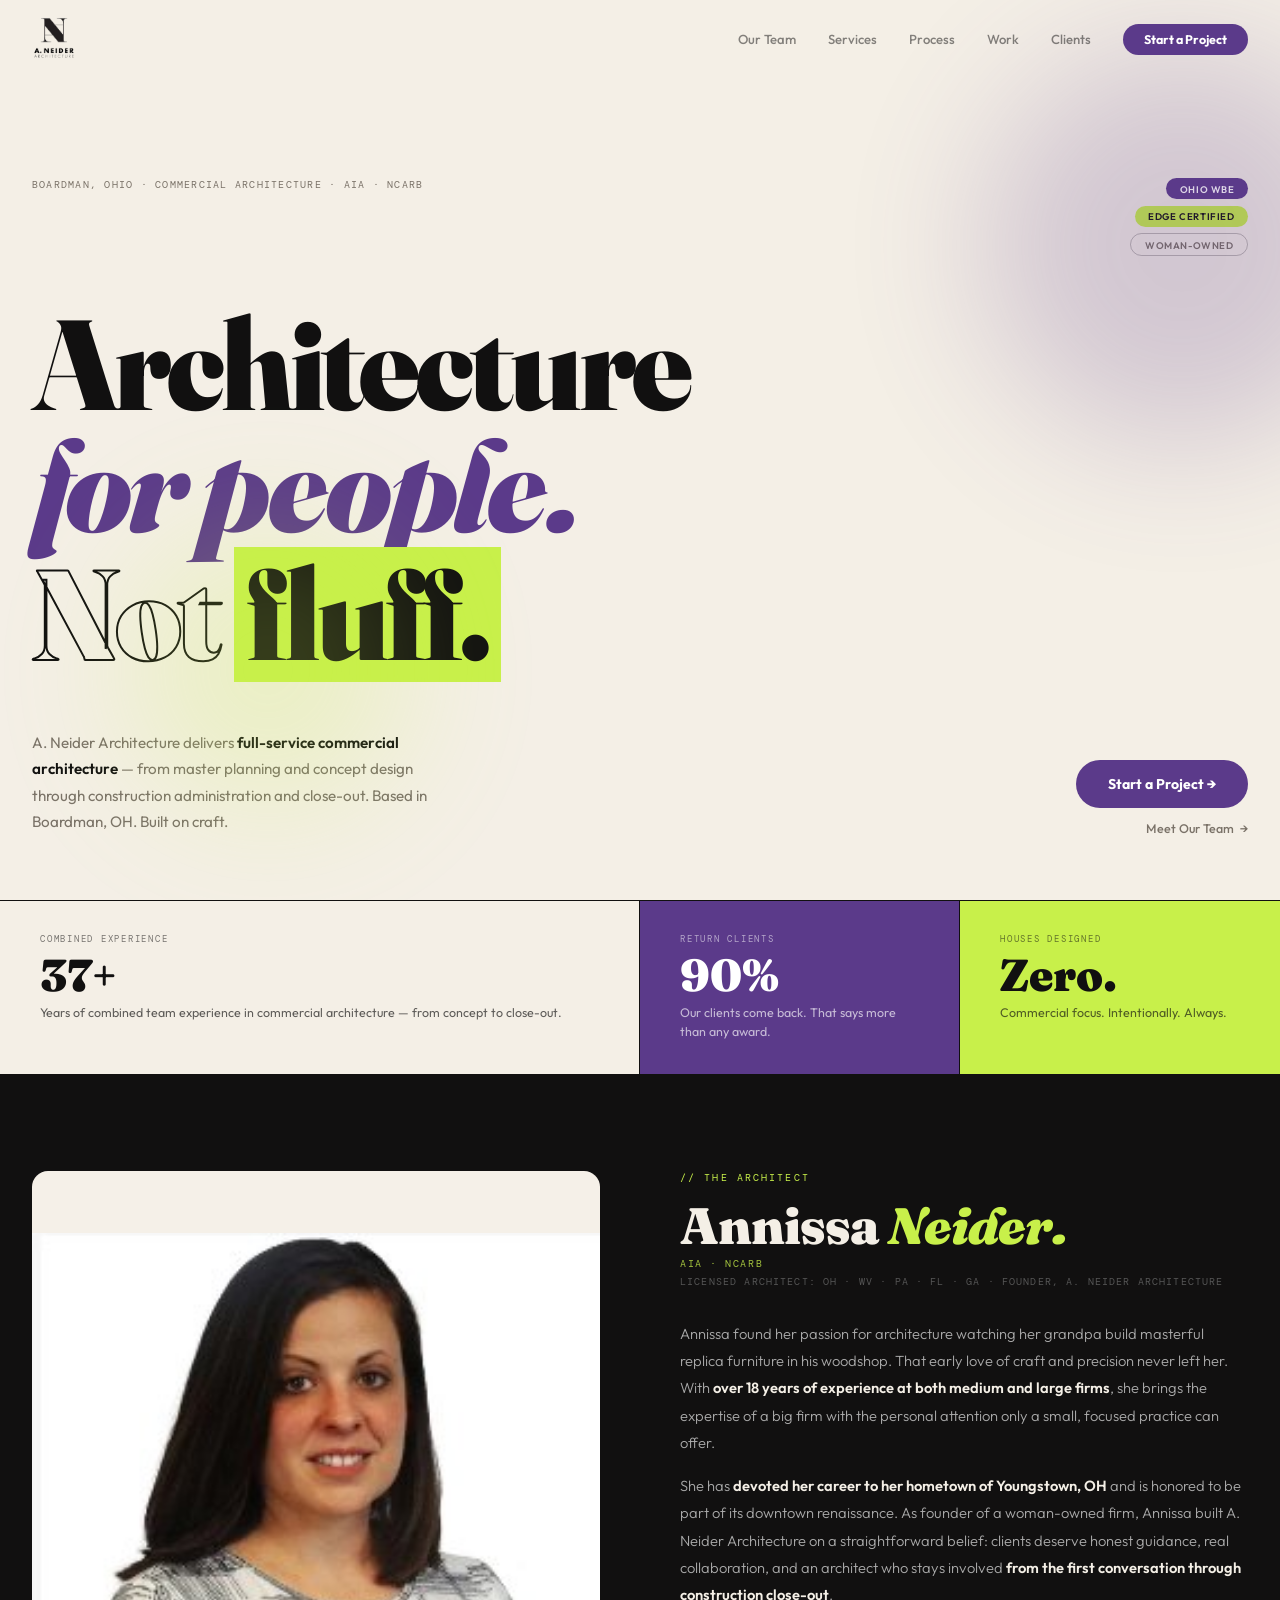
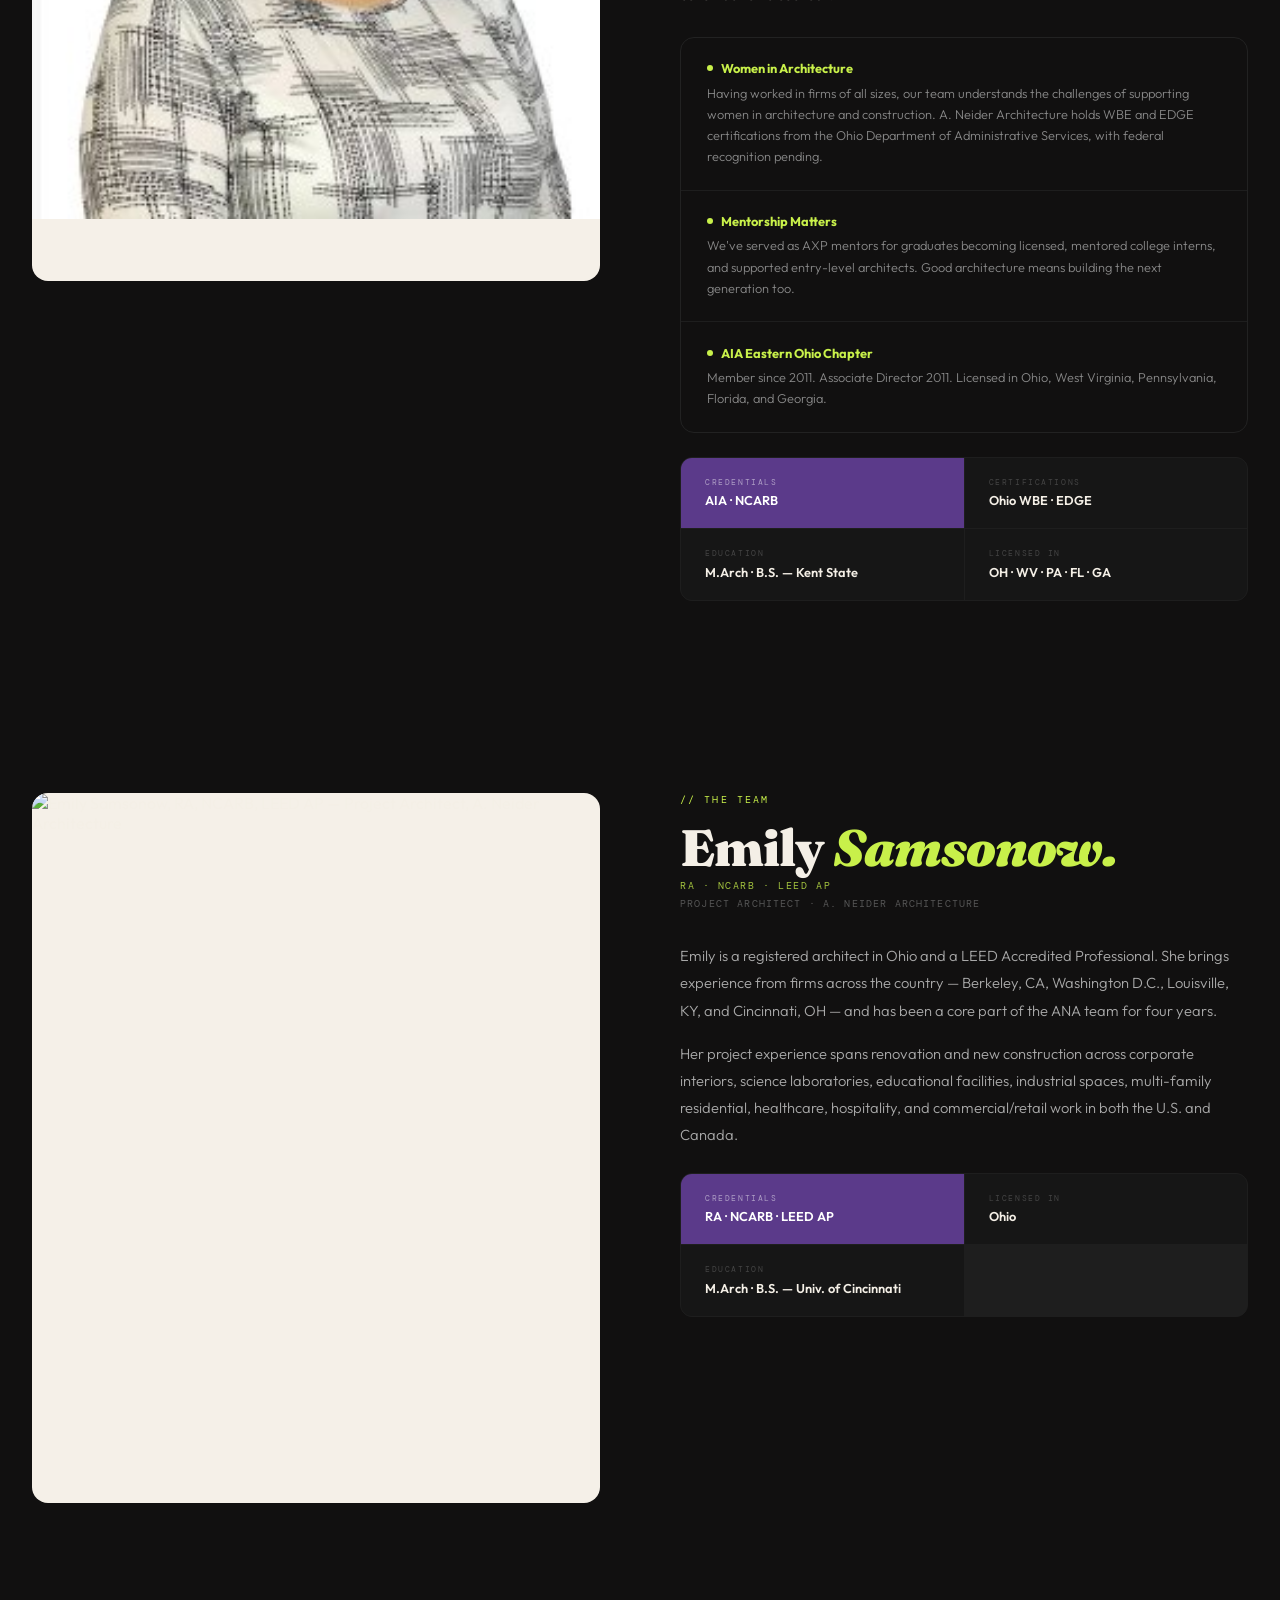
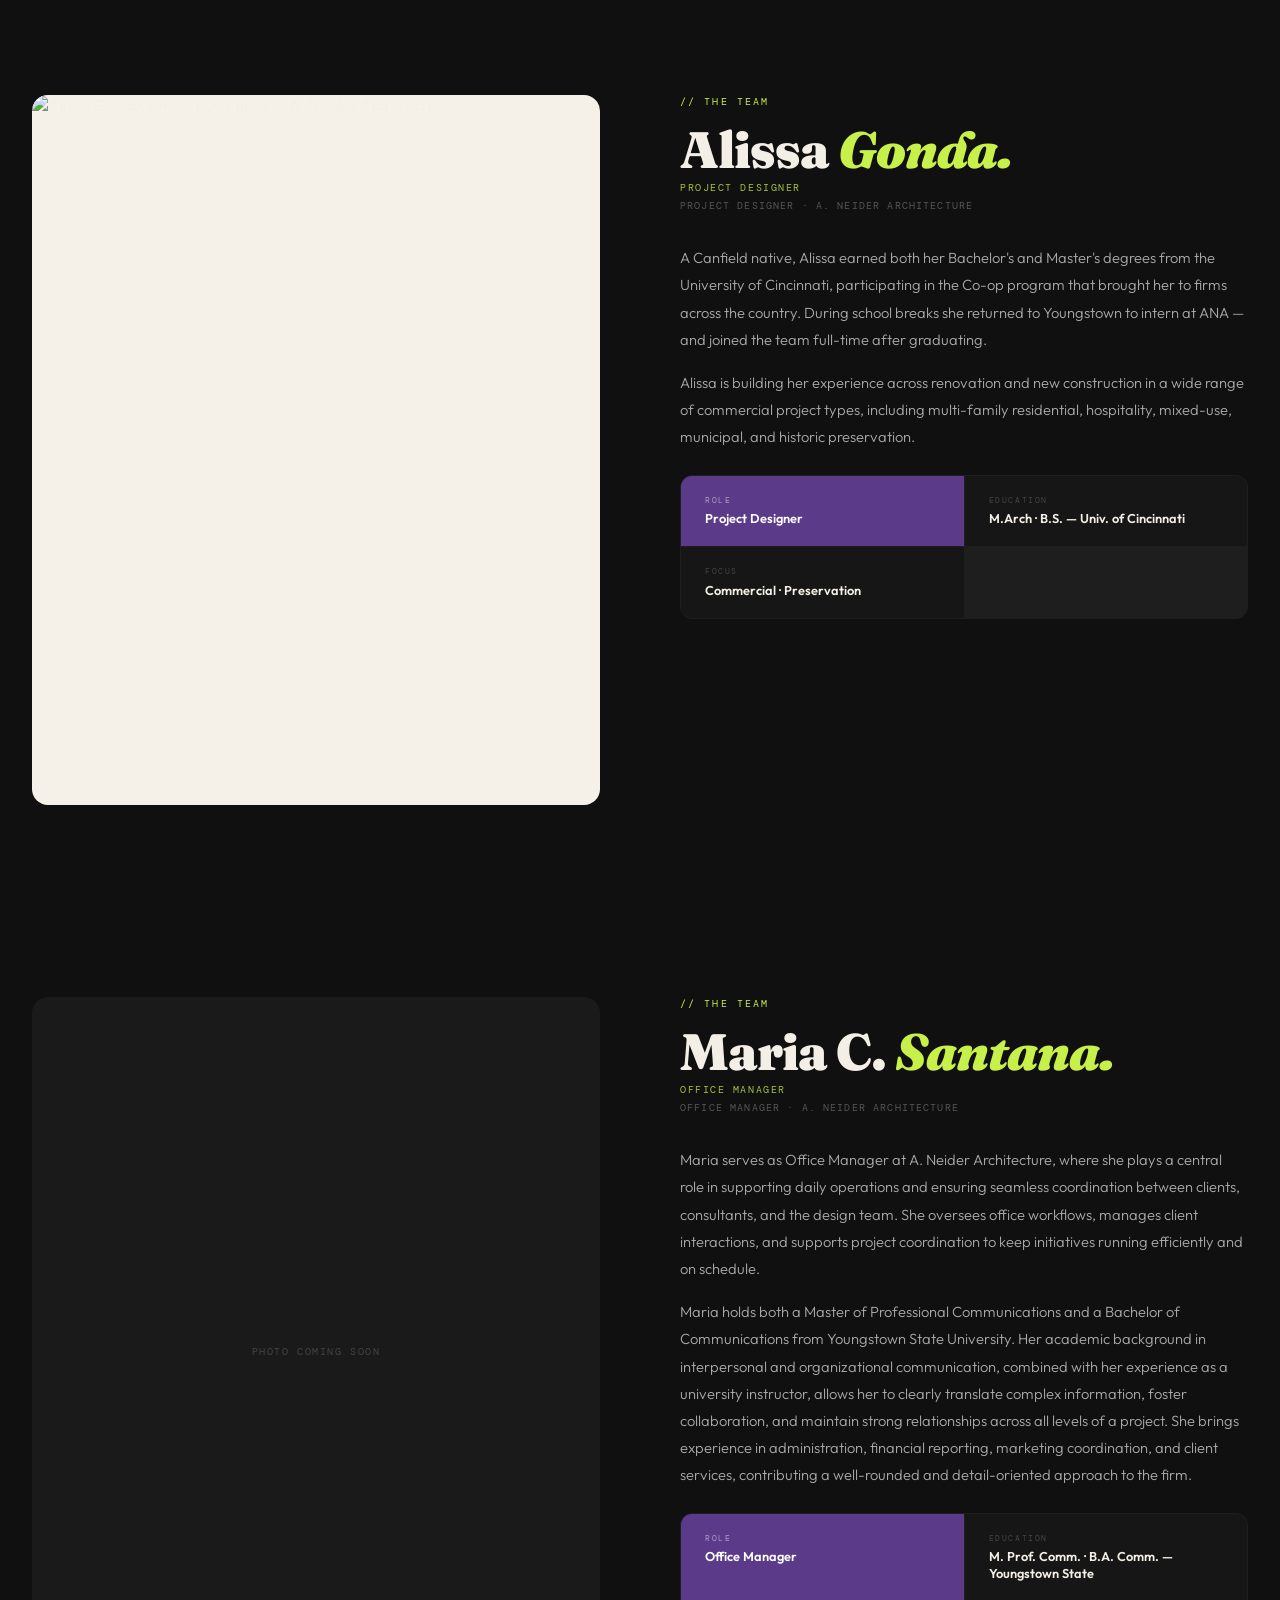
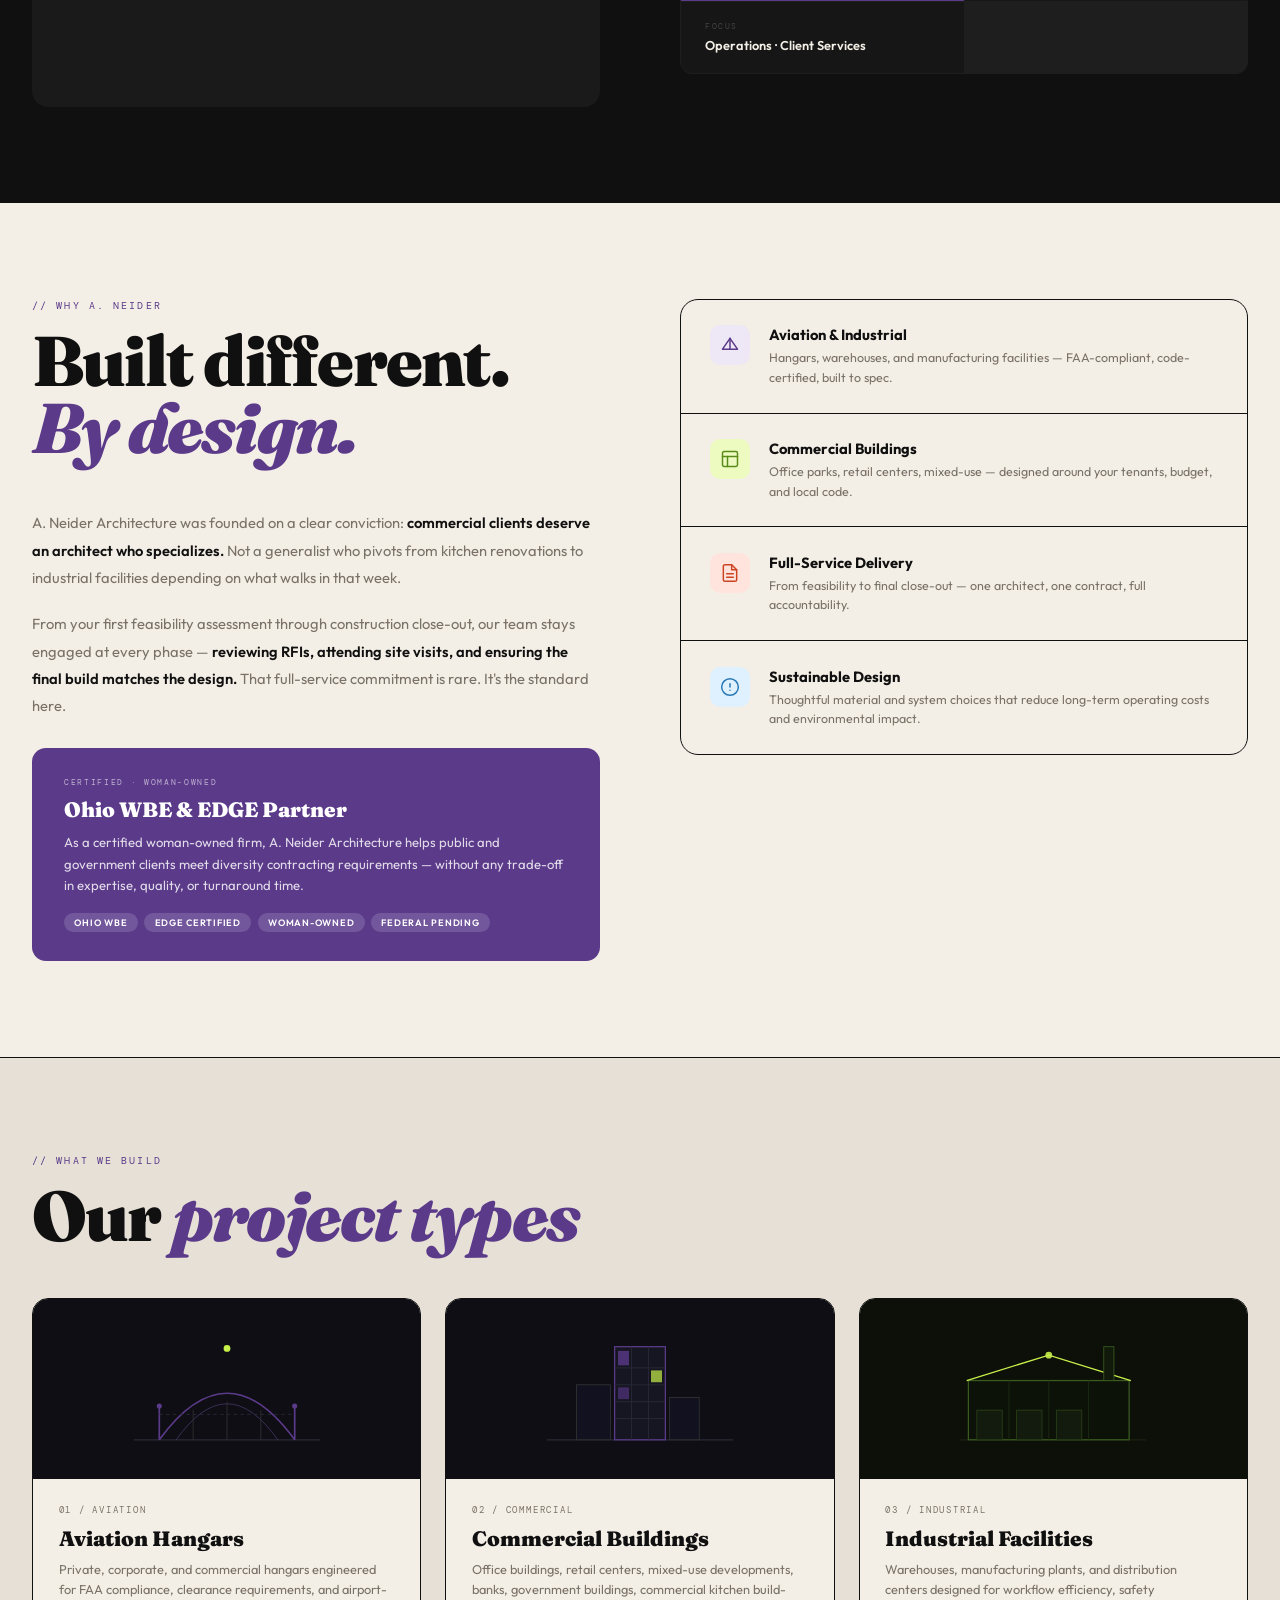
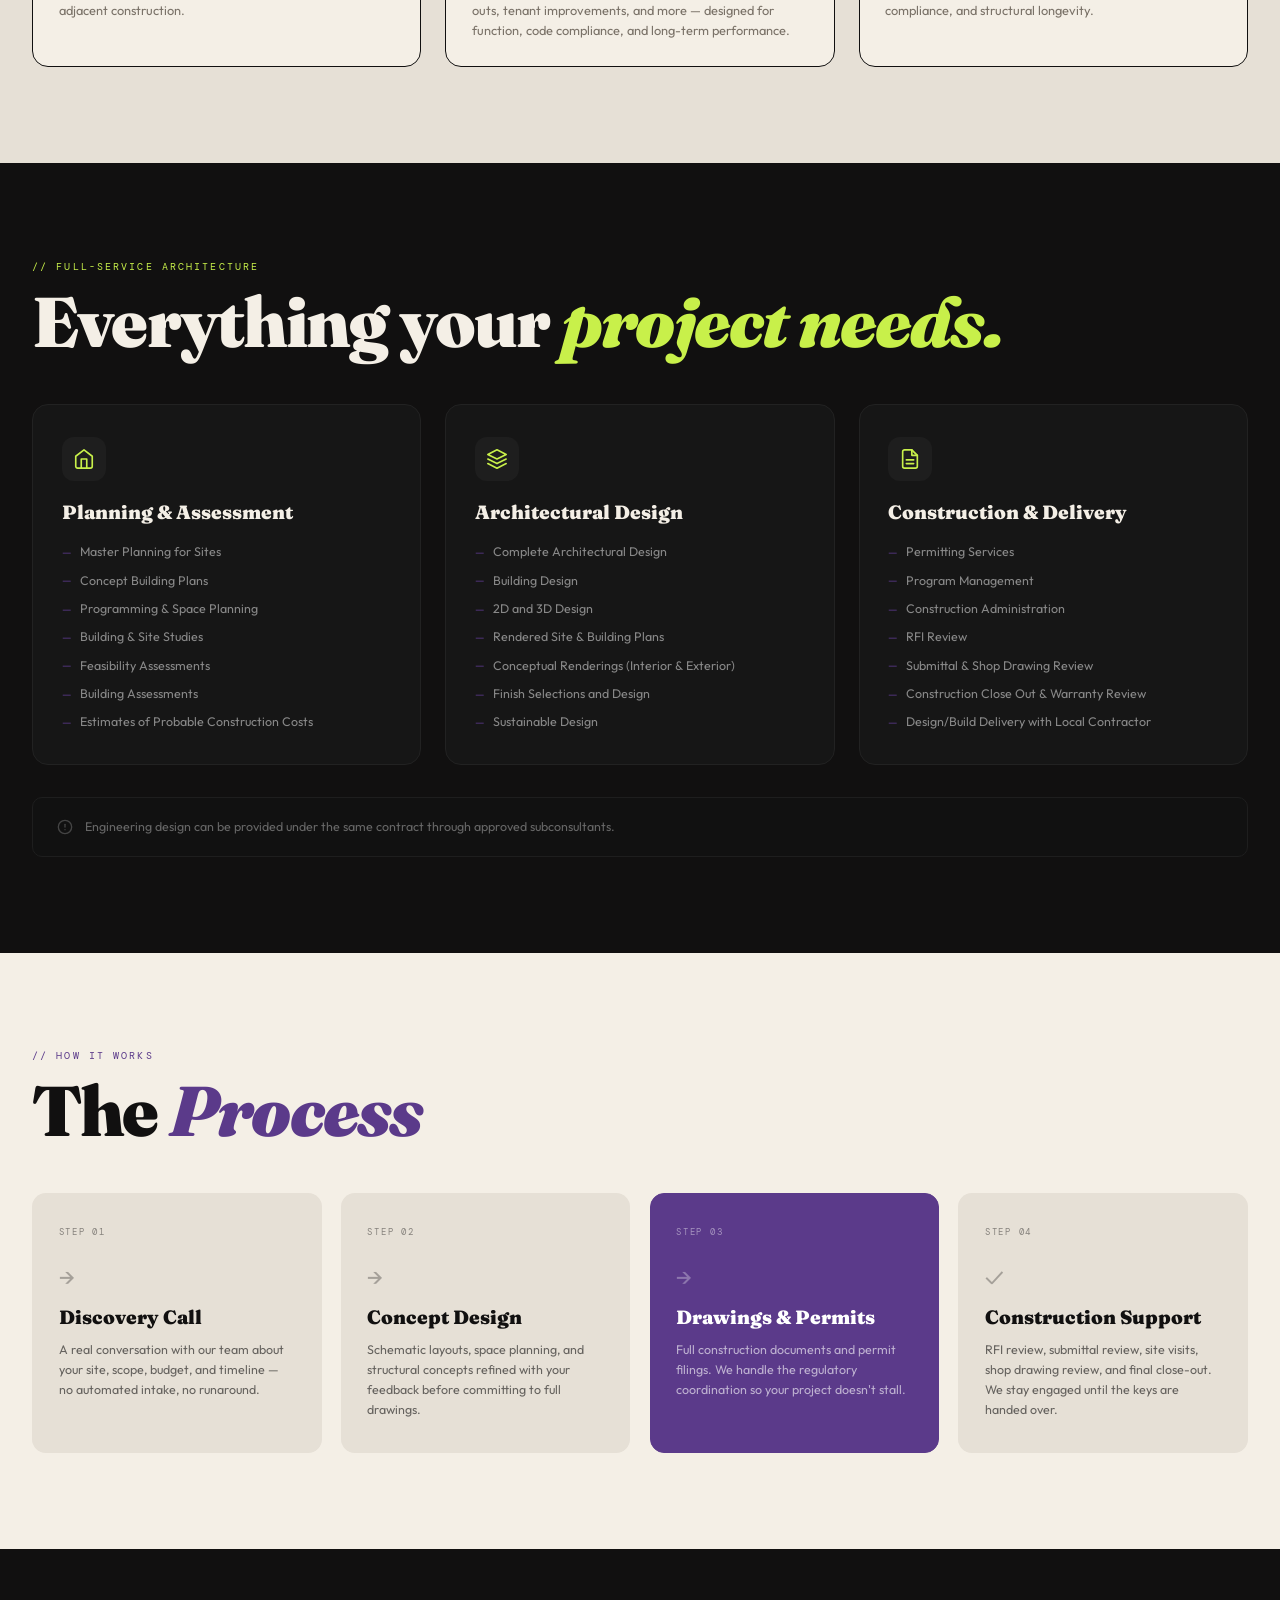
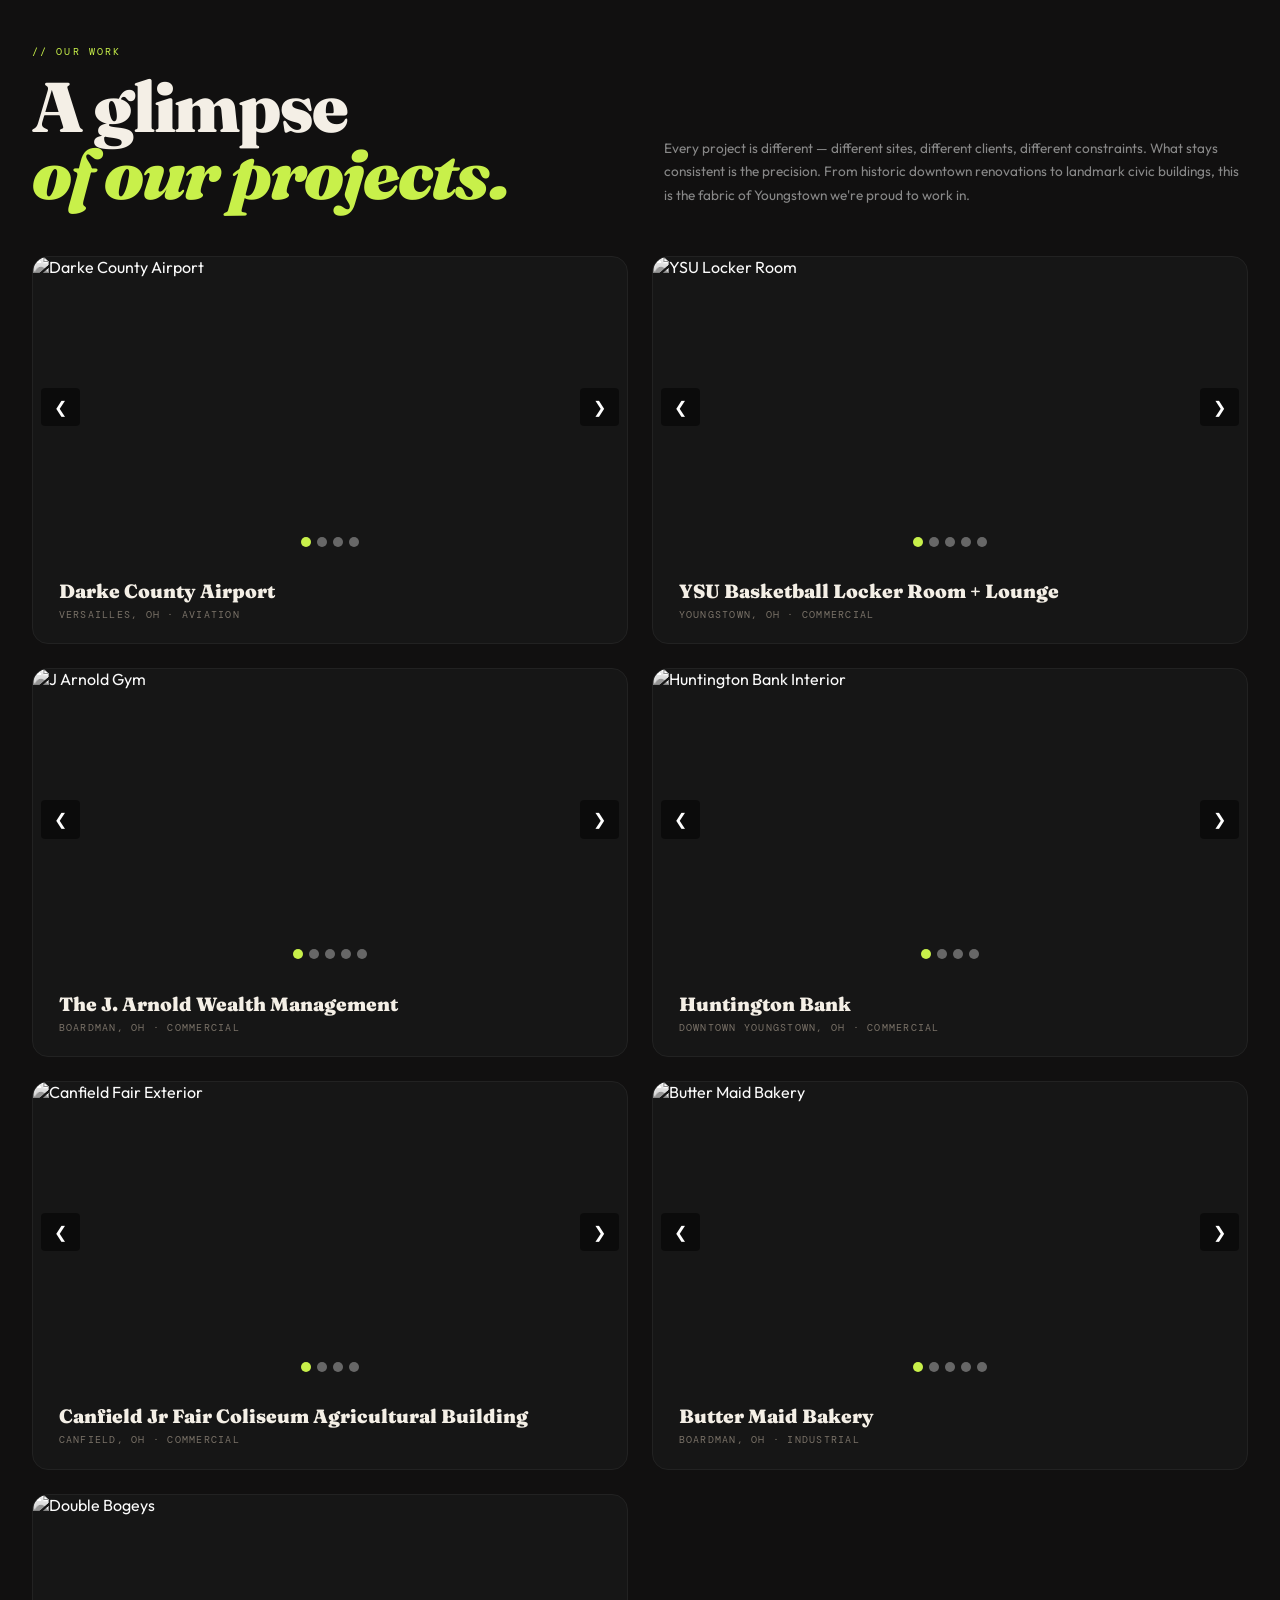
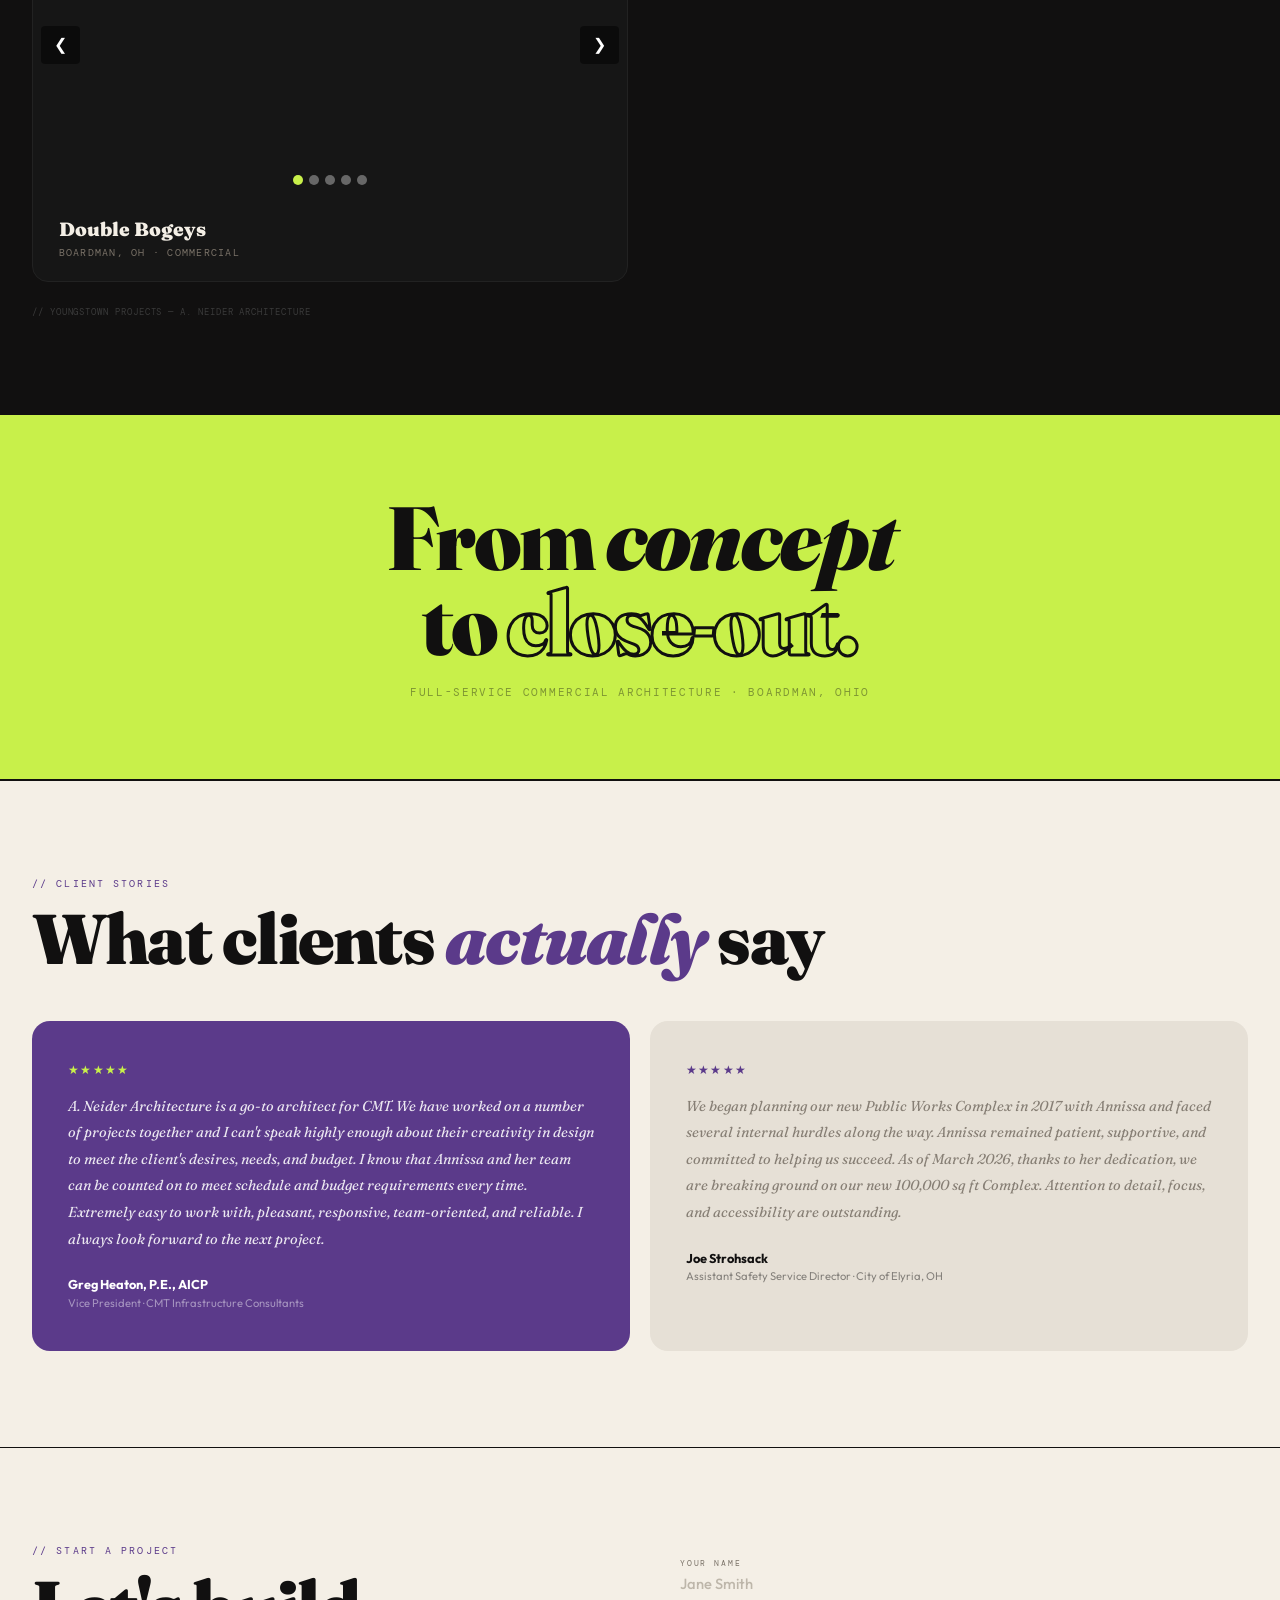
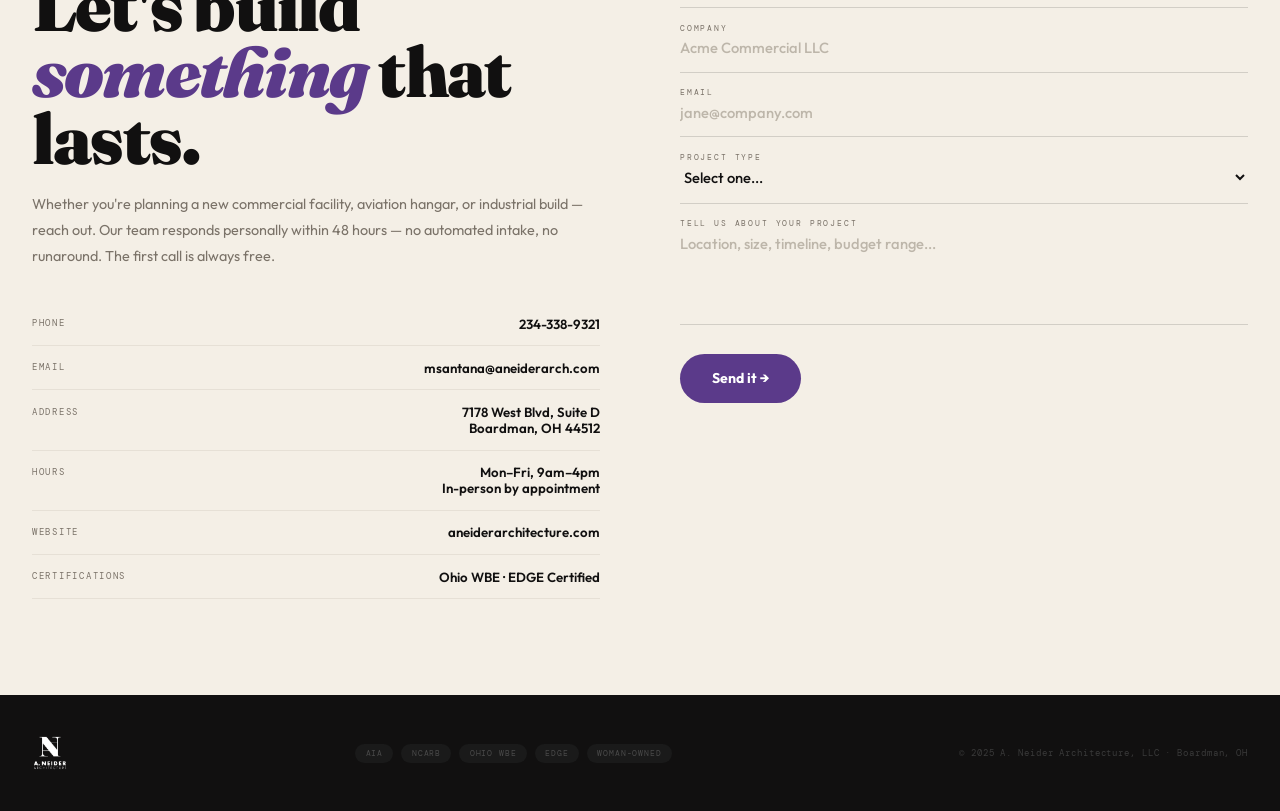
==== commit b46d905c: "Update Maria C. Santana's team bio and credentials Replace placeholder text with full Office Manager" ====
--- a/index.html
+++ b/index.html
@@ -1,188 +1,1034 @@
 <!DOCTYPE html>
 <html lang="en">
 <head>
-    <meta charset="UTF-8">
-    <meta name="viewport" content="width=device-width, initial-scale=1.0">
-    <title>Annissa - Meet Our Team</title>
-    <link rel="stylesheet" href="styles.css">
+<meta charset="UTF-8">
+<meta name="viewport" content="width=device-width, initial-scale=1.0">
+<title>A. Neider Architecture</title>
+<link rel="preconnect" href="https://fonts.googleapis.com">
+<link href="https://fonts.googleapis.com/css2?family=Fraunces:ital,opsz,wght@0,9..144,700;0,9..144,900;1,9..144,700;1,9..144,900&family=Outfit:wght@300;400;500;600;700&family=DM+Mono:wght@400;500&display=swap" rel="stylesheet">
+<style>
+:root {
+  --cream: #F4EFE6;
+  --ink: #111010;
+  --violet: #5B3A8A;
+  --lime: #C8F04A;
+  --warm-gray: #E6E0D6;
+  --mid: #7A7268;
+  --light-violet: #EDE7F6;
+}
+*,*::before,*::after{box-sizing:border-box;margin:0;padding:0;} .sqs-block-code,.sqs-block-content{padding:0!important;margin:0!important;}
+html,body{padding:0!important;margin:0!important;overflow-x:hidden;}
+html{scroll-behavior:smooth;}
+body{background:var(--cream);color:var(--ink);font-family:'Outfit',sans-serif;overflow-x:hidden;margin:0;padding:0;}
+
+/* NAV */
+nav{position:fixed;top:0;left:0;right:0;z-index:200;display:flex;justify-content:space-between;align-items:center;padding:1rem 2rem;background:transparent;backdrop-filter:none;border-bottom:none;transition:background 0.4s,backdrop-filter 0.4s,border-bottom 0.4s;}
+
+nav.scrolled{background:rgba(244,239,230,0.97);backdrop-filter:blur(12px);border-bottom:1.5px solid rgba(17,16,16,0.1);}
+.nav-logo img{height:44px;width:auto;display:block;mix-blend-mode:multiply;}
+.nav-links{display:flex;gap:2rem;list-style:none;align-items:center;}
+.nav-links a{font-size:0.82rem;font-weight:500;color:var(--ink);text-decoration:none;opacity:0.5;transition:opacity 0.2s;}
+.nav-links a:hover{opacity:1;}
+.nav-pill{background:var(--violet);color:#fff!important;opacity:1!important;padding:0.5rem 1.3rem;border-radius:99px;font-weight:700!important;font-size:0.78rem!important;transition:background 0.2s!important;}
+.nav-pill:hover{background:var(--ink)!important;}
+.hamburger{display:none;flex-direction:column;gap:5px;cursor:pointer;padding:4px;background:none;border:none;}
+.hamburger span{display:block;width:24px;height:2px;background:var(--ink);border-radius:2px;transition:all 0.3s;}
+.mobile-menu{display:none;position:fixed;top:70px;left:0;right:0;background:var(--cream);border-bottom:1.5px solid rgba(17,16,16,0.1);padding:1.5rem 2rem;z-index:199;flex-direction:column;gap:1.2rem;}
+.mobile-menu.open{display:flex;}
+.mobile-menu a{font-size:1rem;font-weight:600;color:var(--ink);text-decoration:none;padding:0.5rem 0;border-bottom:1px solid var(--warm-gray);}
+.mobile-menu .mob-cta{background:var(--violet);color:#fff;padding:0.9rem 1.5rem;border-radius:99px;text-align:center;margin-top:0.5rem;border:none;font-weight:700;}
+
+/* HERO */
+.hero{min-height:100vh;padding:110px 2rem 4rem;display:flex;flex-direction:column;justify-content:flex-end;position:relative;overflow:hidden;}
+.hero-top-bar{display:flex;justify-content:space-between;align-items:flex-start;margin-bottom:3rem;flex-wrap:wrap;gap:1rem;}
+.hero-eyebrow{font-family:'DM Mono',monospace;font-size:0.65rem;letter-spacing:0.12em;color:var(--mid);text-transform:uppercase;}
+.hero-cert-stack{display:flex;flex-direction:column;gap:0.4rem;align-items:flex-end;}
+.pill{display:inline-block;padding:0.28rem 0.85rem;border-radius:99px;font-size:0.6rem;font-weight:600;letter-spacing:0.06em;text-transform:uppercase;}
+.pill-violet{background:var(--violet);color:#fff;}
+.pill-lime{background:var(--lime);color:var(--ink);}
+.pill-outline{border:1.5px solid rgba(17,16,16,0.25);color:var(--mid);}
+.hero-title{font-family:'Fraunces',serif;font-weight:900;font-size:clamp(3.8rem,10vw,10rem);line-height:0.95;letter-spacing:-0.03em;}
+.ht-italic{font-style:italic;color:var(--violet);display:block;}
+.ht-outlined{-webkit-text-stroke:2px var(--ink);color:transparent;}
+.ht-highlight{display:inline-block;background:var(--lime);color:var(--ink);padding:0 0.1em;line-height:1.05;}
+.hero-bottom{display:flex;justify-content:space-between;align-items:flex-end;margin-top:3rem;gap:2rem;flex-wrap:wrap;}
+.hero-sub{max-width:420px;font-size:0.95rem;line-height:1.75;color:var(--mid);font-weight:400;}
+.hero-sub strong{color:var(--ink);font-weight:600;}
+.hero-actions{display:flex;flex-direction:column;align-items:flex-end;gap:0.8rem;}
+.btn-main{background:var(--violet);color:#fff;padding:0.95rem 2rem;border-radius:99px;font-family:'Outfit',sans-serif;font-weight:700;font-size:0.88rem;text-decoration:none;display:inline-block;transition:background 0.2s,transform 0.15s;white-space:nowrap;}
+.btn-main:hover{background:var(--ink);transform:scale(1.03);}
+.btn-sec{font-size:0.78rem;font-weight:500;color:var(--mid);text-decoration:none;display:flex;align-items:center;gap:0.35rem;transition:color 0.2s;}
+.btn-sec:hover{color:var(--ink);}
+.btn-sec::after{content:"→";}
+.blob{position:absolute;border-radius:50%;filter:blur(70px);opacity:0.22;pointer-events:none;}
+.blob-1{width:400px;height:400px;background:var(--violet);top:5%;right:-8%;}
+.blob-2{width:280px;height:280px;background:var(--lime);bottom:10%;left:10%;}
+
+/* STATS BAND */
+.stats-band{display:grid;grid-template-columns:2fr 1fr 1fr;border-top:1.5px solid var(--ink);border-bottom:1.5px solid var(--ink);}
+.band-cell{padding:2rem 2.5rem;border-right:1.5px solid var(--ink);}
+.band-cell:last-child{border-right:none;}
+.band-cell.v{background:var(--violet);color:#fff;}
+.band-cell.l{background:var(--lime);color:var(--ink);}
+.band-lbl{font-family:'DM Mono',monospace;font-size:0.55rem;letter-spacing:0.2em;text-transform:uppercase;opacity:0.55;margin-bottom:0.5rem;display:block;}
+.band-num{font-family:'Fraunces',serif;font-size:2.8rem;font-weight:900;line-height:1;margin-bottom:0.4rem;}
+.band-desc{font-size:0.78rem;opacity:0.65;line-height:1.5;font-weight:400;}
+
+/* SHARED */
+.sec-wrap{padding:6rem 2rem;}
+.sec-tag{font-family:'DM Mono',monospace;font-size:0.6rem;letter-spacing:0.22em;text-transform:uppercase;color:var(--violet);margin-bottom:1rem;display:block;}
+.sec-tag-light{color:var(--lime);}
+.sec-h2{font-family:'Fraunces',serif;font-weight:900;line-height:0.95;letter-spacing:-0.025em;font-size:clamp(2.5rem,5.5vw,5rem);margin-bottom:3rem;}
+.sec-h2 em{font-style:italic;color:var(--violet);}
+.sec-h2-light em{color:var(--lime);}
+.two-col{display:grid;grid-template-columns:1fr 1fr;gap:5rem;align-items:start;}
+
+/* ANNISSA */
+.annissa-section{background:var(--ink);color:var(--cream);}
+.annissa-photo{width:100%;aspect-ratio:4/5;border-radius:16px;overflow:hidden;}
+.annissa-photo img{width:100%;height:100%;object-fit:contain;object-position:center center;display:block;background:#f5f0e8;}
+.annissa-name{font-family:'Fraunces',serif;font-size:clamp(2.2rem,4vw,3.8rem);font-weight:900;line-height:1;letter-spacing:-0.02em;margin-bottom:0.4rem;color:var(--cream);}
+.annissa-name em{font-style:italic;color:var(--lime);}
+.annissa-cred-line{font-family:'DM Mono',monospace;font-size:0.65rem;letter-spacing:0.15em;text-transform:uppercase;color:var(--lime);margin-bottom:0.3rem;opacity:0.8;}
+.annissa-title-line{font-family:'DM Mono',monospace;font-size:0.6rem;letter-spacing:0.12em;text-transform:uppercase;color:#555;margin-bottom:2rem;}
+.annissa-bio{font-size:0.92rem;line-height:1.85;color:#aaa;margin-bottom:1rem;font-weight:300;}
+.annissa-bio strong{color:var(--cream);font-weight:600;}
+
+/* Annissa pillars */
+.annissa-pillars{display:flex;flex-direction:column;gap:0;margin-top:1.8rem;border:1px solid #222;border-radius:14px;overflow:hidden;}
+.pillar{padding:1.4rem 1.6rem;border-bottom:1px solid #1e1e1e;transition:background 0.2s;}
+.pillar:last-child{border-bottom:none;}
+.pillar:hover{background:#181818;}
+.pillar-title{font-family:'Outfit',sans-serif;font-size:0.8rem;font-weight:700;color:var(--lime);margin-bottom:0.4rem;display:flex;align-items:center;gap:0.5rem;}
+.pillar-title::before{content:'';display:inline-block;width:6px;height:6px;background:var(--lime);border-radius:50%;flex-shrink:0;}
+.pillar-body{font-size:0.8rem;line-height:1.65;color:#888;font-weight:300;}
+
+/* Credentials strip */
+.cred-strip{display:grid;grid-template-columns:1fr 1fr;gap:1px;background:#1e1e1e;border:1px solid #1e1e1e;border-radius:12px;overflow:hidden;margin-top:1.5rem;}
+.cred-box{background:#161616;padding:1.2rem 1.5rem;}
+.cred-box.hi{background:var(--violet);}
+.cred-lbl{font-family:'DM Mono',monospace;font-size:0.5rem;letter-spacing:0.2em;text-transform:uppercase;color:#444;margin-bottom:0.35rem;display:block;}
+.cred-box.hi .cred-lbl{color:rgba(255,255,255,0.5);}
+.cred-val{font-size:0.8rem;font-weight:600;color:var(--cream);line-height:1.3;}
+.cred-box.hi .cred-val{color:#fff;}
+
+/* ABOUT */
+.about-section{background:var(--cream);}
+.about-copy{font-size:0.92rem;line-height:1.85;color:var(--mid);margin-bottom:1.2rem;font-weight:400;}
+.about-copy strong{color:var(--ink);font-weight:600;}
+.wbe-card{background:var(--violet);color:#fff;padding:1.8rem 2rem;border-radius:14px;margin-top:1.8rem;}
+.wbe-card-lbl{font-family:'DM Mono',monospace;font-size:0.52rem;letter-spacing:0.2em;text-transform:uppercase;opacity:0.6;margin-bottom:0.6rem;display:block;}
+.wbe-card h3{font-family:'Fraunces',serif;font-size:1.3rem;font-weight:900;margin-bottom:0.6rem;}
+.wbe-card p{font-size:0.82rem;line-height:1.65;opacity:0.82;font-weight:400;}
+.cert-tags{display:flex;gap:0.4rem;flex-wrap:wrap;margin-top:1rem;}
+.cert-tag{background:rgba(255,255,255,0.15);font-size:0.58rem;font-weight:600;letter-spacing:0.08em;text-transform:uppercase;padding:0.25rem 0.65rem;border-radius:99px;}
+.feature-stack{display:flex;flex-direction:column;border:1.5px solid var(--ink);border-radius:18px;overflow:hidden;}
+.feat-row{display:flex;align-items:flex-start;gap:1.2rem;padding:1.6rem 1.8rem;border-bottom:1.5px solid var(--ink);transition:background 0.2s;}
+.feat-row:last-child{border-bottom:none;}
+.feat-row:hover{background:var(--warm-gray);}
+.feat-icon{width:40px;height:40px;border-radius:10px;display:flex;align-items:center;justify-content:center;flex-shrink:0;}
+.fi-v{background:var(--light-violet);} .fi-l{background:#edfac0;} .fi-c{background:#ffe4dd;} .fi-s{background:#dff0ff;}
+.feat-row h4{font-size:0.92rem;font-weight:700;margin-bottom:0.25rem;}
+.feat-row p{font-size:0.78rem;line-height:1.55;color:var(--mid);font-weight:400;}
+
+/* PROJECT CARDS */
+.projects-section{background:var(--warm-gray);border-top:1.5px solid var(--ink);border-bottom:1.5px solid var(--ink);}
+.proj-grid{display:grid;grid-template-columns:repeat(3,1fr);gap:1.5rem;}
+.proj-card{background:var(--cream);border:1.5px solid var(--ink);border-radius:16px;overflow:hidden;transition:transform 0.25s,box-shadow 0.25s;}
+.proj-card:hover{transform:translateY(-4px);box-shadow:0 16px 40px rgba(0,0,0,0.1);}
+.proj-art{width:100%;height:180px;display:flex;align-items:center;justify-content:center;overflow:hidden;}
+.art-hangar{background:#0e0e14;} .art-commercial{background:#0f0e14;} .art-industrial{background:#0c1008;}
+.proj-body{padding:1.6rem;}
+.proj-num{font-family:'DM Mono',monospace;font-size:0.55rem;letter-spacing:0.2em;text-transform:uppercase;color:var(--mid);margin-bottom:0.6rem;display:block;}
+.proj-title{font-family:'Fraunces',serif;font-size:1.3rem;font-weight:900;margin-bottom:0.5rem;}
+.proj-desc{font-size:0.8rem;line-height:1.6;color:var(--mid);font-weight:400;}
+
+/* SERVICES — 3-column cards */
+.services-section{background:var(--ink);color:var(--cream);}
+.svc-grid{display:grid;grid-template-columns:repeat(3,1fr);gap:1.5rem;margin-bottom:2rem;}
+.svc-card{background:#161616;border:1px solid #222;border-radius:16px;padding:2rem 1.8rem;transition:border-color 0.2s,transform 0.2s;}
+.svc-card:hover{border-color:var(--violet);transform:translateY(-3px);}
+.svc-card-icon{width:44px;height:44px;border-radius:12px;background:#1e1e1e;display:flex;align-items:center;justify-content:center;margin-bottom:1.2rem;}
+.svc-card-title{font-family:'Fraunces',serif;font-size:1.2rem;font-weight:900;margin-bottom:1.2rem;color:var(--cream);}
+.svc-list-items{list-style:none;display:flex;flex-direction:column;gap:0.6rem;}
+.svc-list-items li{font-size:0.78rem;line-height:1.5;color:#888;font-weight:400;display:flex;align-items:flex-start;gap:0.5rem;}
+.svc-list-items li::before{content:'—';color:var(--violet);font-size:0.7rem;margin-top:0.05em;flex-shrink:0;}
+.svc-note{display:flex;align-items:flex-start;gap:0.75rem;background:#111;border:1px solid #1e1e1e;border-radius:10px;padding:1.2rem 1.5rem;font-size:0.78rem;line-height:1.6;color:#666;font-weight:400;}
+.svc-note svg{flex-shrink:0;margin-top:0.1rem;opacity:0.6;}
+
+/* PROCESS */
+.process-section{background:var(--cream);}
+.proc-grid{display:grid;grid-template-columns:repeat(4,1fr);gap:1.2rem;}
+.proc-card{background:var(--warm-gray);border-radius:14px;padding:2rem 1.6rem;border:1.5px solid transparent;transition:transform 0.2s,box-shadow 0.2s,border-color 0.2s;}
+.proc-card:hover{transform:translateY(-3px);box-shadow:0 12px 30px rgba(0,0,0,0.08);border-color:var(--violet);}
+.proc-card.v{background:var(--violet);color:#fff;border-color:var(--violet);}
+.proc-num{font-family:'DM Mono',monospace;font-size:0.54rem;letter-spacing:0.2em;text-transform:uppercase;opacity:0.45;margin-bottom:1.5rem;display:block;}
+.proc-arrow{font-size:1.5rem;margin-bottom:0.8rem;display:block;opacity:0.3;}
+.proc-title{font-family:'Fraunces',serif;font-size:1.2rem;font-weight:900;margin-bottom:0.7rem;}
+.proc-desc{font-size:0.78rem;line-height:1.6;opacity:0.6;font-weight:400;}
+
+/* GALLERY / PROJECT SLIDESHOWS */
+.gallery-section{background:var(--ink);color:var(--cream);}
+.gallery-intro{display:grid;grid-template-columns:1fr 1fr;gap:3rem;align-items:end;margin-bottom:3rem;}
+.gallery-intro p{font-size:0.85rem;line-height:1.75;color:#888;font-weight:400;}
+.gallery-note{font-family:'DM Mono',monospace;font-size:0.58rem;letter-spacing:0.1em;text-transform:uppercase;color:#3a3a3a;margin-top:1.5rem;}
+.proj-gallery-grid{display:grid;grid-template-columns:repeat(2,1fr);gap:1.5rem;}
+.proj-gallery-card{background:#161616;border:1px solid #222;border-radius:16px;overflow:hidden;transition:border-color 0.2s,transform 0.2s;}
+.proj-gallery-card:hover{border-color:var(--violet);transform:translateY(-3px);}
+.proj-slideshow{position:relative;width:100%;overflow:hidden;}
+.proj-slides{position:relative;width:100%;height:300px;}
+.proj-slide{position:absolute;top:0;left:0;width:100%;height:100%;object-fit:cover;opacity:0;transition:opacity 0.6s ease;}
+.proj-slide.active{opacity:1;}
+.proj-slide.bw{filter:grayscale(100%) contrast(1.1);}
+.proj-slide-btn{position:absolute;top:50%;transform:translateY(-50%);background:rgba(0,0,0,0.5);color:#fff;border:none;padding:0.6rem 0.8rem;font-size:1rem;cursor:pointer;border-radius:4px;transition:background 0.2s;z-index:1;}
+.proj-slide-btn:hover{background:rgba(91,58,138,0.8);}
+.proj-slide-btn.prev{left:8px;}
+.proj-slide-btn.next{right:8px;}
+.proj-slide-dots{position:absolute;bottom:10px;left:50%;transform:translateX(-50%);display:flex;gap:6px;z-index:1;}
+.proj-dot{width:10px;height:10px;border-radius:50%;background:rgba(255,255,255,0.35);cursor:pointer;transition:background 0.2s;}
+.proj-dot.active{background:var(--lime);}
+.proj-gallery-card-body{padding:1.4rem 1.6rem;}
+.proj-gallery-card-body h3{font-family:'Fraunces',serif;font-size:1.2rem;font-weight:900;color:var(--cream);margin-bottom:0.3rem;}
+.proj-gallery-card-body p{font-family:'DM Mono',monospace;font-size:0.65rem;letter-spacing:0.12em;text-transform:uppercase;color:var(--mid);}
+
+/* STATEMENT */
+.statement-section{background:var(--lime);padding:5rem 2rem;border-top:1.5px solid var(--ink);border-bottom:1.5px solid var(--ink);text-align:center;}
+.statement-section h2{font-family:'Fraunces',serif;font-size:clamp(2.8rem,7vw,7rem);font-weight:900;color:var(--ink);line-height:0.95;letter-spacing:-0.03em;}
+.statement-section h2 .outline{-webkit-text-stroke:3px var(--ink);color:transparent;}
+.statement-section h2 em{font-style:italic;}
+.statement-section p{font-family:'DM Mono',monospace;font-size:0.7rem;letter-spacing:0.15em;text-transform:uppercase;color:var(--ink);opacity:0.4;margin-top:1.2rem;}
+
+/* TESTIMONIALS */
+.testi-section{background:var(--cream);border-top:1.5px solid var(--ink);}
+.testi-grid{display:grid;grid-template-columns:1fr 1fr;gap:1.2rem;}
+.testi-card{background:var(--warm-gray);border-radius:18px;padding:2.5rem 2.2rem;border:1.5px solid transparent;transition:border-color 0.2s,transform 0.2s;}
+.testi-card:hover{border-color:var(--violet);transform:translateY(-3px);}
+.testi-card.feat{background:var(--violet);color:#fff;}
+.testi-stars{font-size:0.78rem;letter-spacing:0.1em;color:var(--violet);margin-bottom:1rem;}
+.testi-card.feat .testi-stars{color:var(--lime);}
+.testi-quote{font-family:'Fraunces',serif;font-size:0.9rem;line-height:1.85;font-style:italic;margin-bottom:1.5rem;opacity:0.88;font-weight:400;}
+.testi-author{font-size:0.8rem;font-weight:700;margin-bottom:0.2rem;}
+.testi-role{font-size:0.7rem;opacity:0.45;font-weight:400;}
+
+/* CONTACT */
+.contact-section{background:var(--cream);padding:6rem 2rem;border-top:1.5px solid var(--ink);display:grid;grid-template-columns:1fr 1fr;gap:5rem;align-items:start;width:100%;box-sizing:border-box;}
+.contact-left p{font-size:0.9rem;line-height:1.8;color:var(--mid);margin-bottom:2rem;font-weight:400;}
+.cdr{display:flex;justify-content:space-between;align-items:flex-start;padding:0.85rem 0;border-bottom:1.5px solid var(--warm-gray);gap:1rem;}
+.cdr-l{font-family:'DM Mono',monospace;font-size:0.54rem;letter-spacing:0.2em;text-transform:uppercase;color:var(--mid);white-space:nowrap;margin-top:0.1rem;}
+.cdr-v{font-size:0.83rem;font-weight:600;color:var(--ink);text-decoration:none;transition:color 0.2s;text-align:right;}
+.cdr-v:hover{color:var(--violet);}
+.contact-form{display:flex;flex-direction:column;width:100%;}
+.f-row{padding:0.9rem 0;border-bottom:1.5px solid rgba(17,16,16,0.15);display:flex;flex-direction:column;gap:0.3rem;transition:border-color 0.2s;}
+.f-row:focus-within{border-color:var(--violet);}
+.f-row label{font-family:'DM Mono',monospace;font-size:0.52rem;letter-spacing:0.22em;text-transform:uppercase;color:var(--mid);}
+.f-row input,.f-row textarea,.f-row select{background:transparent;border:none;outline:none;font-family:'Outfit',sans-serif;font-size:0.92rem;color:var(--ink);font-weight:500;resize:none;width:100%;box-sizing:border-box;}
+.f-row input::placeholder,.f-row textarea::placeholder{color:#bdb6aa;}
+.f-row select option{background:var(--cream);}
+.btn-submit{margin-top:1.8rem;background:var(--violet);color:#fff;border:none;padding:0.95rem 2rem;border-radius:99px;font-family:'Outfit',sans-serif;font-size:0.88rem;font-weight:700;cursor:pointer;align-self:flex-start;transition:background 0.2s,transform 0.15s;}
+.btn-submit:hover{background:var(--ink);transform:scale(1.03);}
+
+/* FOOTER */
+footer{background:var(--ink);color:var(--cream);padding:2.5rem 2rem;display:flex;justify-content:space-between;align-items:center;flex-wrap:wrap;gap:1rem;width:100%;box-sizing:border-box;}
+.f-logo img{height:36px;width:auto;display:block;filter:brightness(0) invert(1);}
+footer p{font-family:'DM Mono',monospace;font-size:0.56rem;letter-spacing:0.1em;color:#3a3a3a;}
+.f-certs{display:flex;gap:0.5rem;flex-wrap:wrap;}
+.f-cert{background:#1a1a1a;font-family:'DM Mono',monospace;font-size:0.52rem;letter-spacing:0.1em;text-transform:uppercase;padding:0.25rem 0.65rem;border-radius:99px;color:#4a4a4a;}
+
+/* REVEAL */
+.reveal{opacity:0;transform:translateY(22px);transition:opacity 0.65s ease,transform 0.65s ease;}
+.reveal.in{opacity:1;transform:translateY(0);}
+
+/* MOBILE */
+@media(max-width:768px){
+  .nav-links{display:none;}
+  .hamburger{display:flex;}
+  .hero{padding:100px 1.5rem 3rem;min-height:auto;}
+  .hero-top-bar{flex-direction:column;align-items:flex-start;margin-bottom:2rem;}
+  .hero-cert-stack{align-items:flex-start;flex-direction:row;flex-wrap:wrap;}
+  .hero-title{font-size:clamp(3.2rem,14vw,5rem);}
+  .hero-bottom{flex-direction:column;align-items:flex-start;margin-top:2rem;gap:1.5rem;}
+  .hero-sub{max-width:100%;}
+  .hero-actions{align-items:flex-start;}
+  .stats-band{grid-template-columns:1fr;}
+  .band-cell{border-right:none;border-bottom:1.5px solid var(--ink);}
+  .band-cell:last-child{border-bottom:none;}
+  .sec-wrap{padding:4rem 1.5rem;}
+  .two-col{grid-template-columns:1fr;gap:2.5rem;}
+  .annissa-photo{aspect-ratio:3/2;max-height:300px;}
+  .cred-strip{grid-template-columns:1fr 1fr;}
+  .proj-grid{grid-template-columns:1fr;gap:1rem;}
+  .svc-grid{grid-template-columns:1fr;gap:1rem;}
+  .proc-grid{grid-template-columns:1fr 1fr;gap:1rem;}
+  .gallery-intro{grid-template-columns:1fr;gap:1.5rem;margin-bottom:2rem;}
+  .proj-gallery-grid{grid-template-columns:1fr;gap:1rem;}
+  .proj-slides{height:240px;}
+  .testi-grid{grid-template-columns:1fr;gap:1rem;}
+  .contact-section{grid-template-columns:1fr;gap:2rem;padding:3rem 1.5rem;}
+  .contact-left p{margin-bottom:1.5rem;}
+  .contact-section{display:flex!important;flex-direction:column!important;padding:3rem 1.2rem!important;gap:2rem!important;width:100%!important;box-sizing:border-box!important;}
+  .contact-left,.contact-form{width:100%!important;min-width:0!important;}
+  .f-row{width:100%!important;box-sizing:border-box!important;}
+  .f-row input,.f-row textarea,.f-row select{width:100%!important;font-size:1rem!important;box-sizing:border-box!important;max-width:100%!important;}
+  .btn-submit{width:100%!important;text-align:center!important;align-self:stretch!important;padding:1.1rem 1.5rem!important;box-sizing:border-box!important;}
+  footer{flex-direction:column;align-items:flex-start;gap:1.2rem;}
+  .statement-section{padding:4rem 1.5rem;}
+}
+@media(max-width:480px){
+  nav{padding:0.9rem 1.5rem;}
+  .hero{padding:90px 1.2rem 3rem;}
+  .hero-title{font-size:clamp(2.8rem,13vw,4rem);}
+  .proc-grid{grid-template-columns:1fr;}
+  .cred-strip{grid-template-columns:1fr;}
+  .proj-slides{height:200px;}
+  .sec-h2{font-size:clamp(2rem,10vw,3rem);}
+}
+
+</style>
 </head>
 <body>
-    <header>
-        <h1>Annissa</h1>
-        <nav>
-            <a href="#about">About</a>
-            <a href="#team">Team</a>
-            <a href="#contact">Contact</a>
-        </nav>
-    </header>
-
-    <main>
-        <section id="team">
-            <h2>Meet Our Team</h2>
-            <div class="team-grid">
-                <div class="team-member">
-                    <img src="Emily.png" alt="Emily">
-                    <h3>Emily</h3>
-                </div>
-                <div class="team-member">
-                    <img src="Alissa.png" alt="Alissa">
-                    <h3>Alissa</h3>
-                </div>
-            </div>
-        </section>
-
-        <section id="projects">
-            <h2>Our Projects</h2>
-            <div class="projects-grid">
-                <div class="project-card">
-                    <div class="slideshow" data-slideshow>
-                        <div class="slides">
-                            <img src="20220412 Darke County Airport Terminal.jpg" alt="Darke County Airport Terminal" class="slide active">
-                            <img src="20221025 Darke Co Airport v1.jpg" alt="Darke County Airport View 1" class="slide">
-                            <img src="20221028 Darke Co Airport v2.jpg" alt="Darke County Airport View 2" class="slide">
-                        </div>
-                        <button class="slide-btn prev">&#10094;</button>
-                        <button class="slide-btn next">&#10095;</button>
-                        <div class="slide-dots">
-                            <span class="dot active"></span>
-                            <span class="dot"></span>
-                            <span class="dot"></span>
-                        </div>
-                    </div>
-                    <h3>Darke County Airport</h3>
-                    <p>Versailles, OH</p>
-                </div>
-
-                <div class="project-card">
-                    <div class="slideshow" data-slideshow>
-                        <div class="slides">
-                            <img src="IMG_4952.jpg" alt="YSU Locker Room" class="slide active">
-                            <img src="IMG_4949.jpg" alt="YSU Lounge" class="slide">
-                            <img src="IMG_4955.jpg" alt="YSU Interior" class="slide">
-                            <img src="IMG_4954.jpg" alt="YSU Interior" class="slide">
-                        </div>
-                        <button class="slide-btn prev">&#10094;</button>
-                        <button class="slide-btn next">&#10095;</button>
-                        <div class="slide-dots">
-                            <span class="dot active"></span>
-                            <span class="dot"></span>
-                            <span class="dot"></span>
-                            <span class="dot"></span>
-                        </div>
-                    </div>
-                    <h3>YSU Basketball Team Locker Room/Lounge</h3>
-                    <p>Youngstown, OH</p>
-                </div>
-
-                <div class="project-card">
-                    <div class="slideshow" data-slideshow>
-                        <div class="slides">
-                            <img src="Gym.webp" alt="J Arnold Gym" class="slide active">
-                            <img src="Corridor 02.webp" alt="J Arnold Corridor" class="slide">
-                            <img src="Corridor.webp" alt="J Arnold Corridor" class="slide">
-                            <img src="Kitchen.webp" alt="J Arnold Kitchen" class="slide">
-                        </div>
-                        <button class="slide-btn prev">&#10094;</button>
-                        <button class="slide-btn next">&#10095;</button>
-                        <div class="slide-dots">
-                            <span class="dot active"></span>
-                            <span class="dot"></span>
-                            <span class="dot"></span>
-                            <span class="dot"></span>
-                        </div>
-                    </div>
-                    <h3>J Arnold Investments</h3>
-                    <p></p>
-                </div>
-
-                <div class="project-card">
-                    <div class="slideshow" data-slideshow>
-                        <div class="slides">
-                            <img src="IMG_0643.JPG" alt="Huntington Bank Interior" class="slide active">
-                            <img src="Huntington.jpeg" alt="Huntington Bank Exterior" class="slide">
-                            <img src="Original Plan.jpg" alt="Huntington Bank Floor Plan" class="slide">
-                        </div>
-                        <button class="slide-btn prev">&#10094;</button>
-                        <button class="slide-btn next">&#10095;</button>
-                        <div class="slide-dots">
-                            <span class="dot active"></span>
-                            <span class="dot"></span>
-                            <span class="dot"></span>
-                        </div>
-                    </div>
-                    <h3>Huntington Bank</h3>
-                    <p>Downtown Youngstown, OH</p>
-                </div>
-
-                <div class="project-card">
-                    <div class="slideshow" data-slideshow>
-                        <div class="slides">
-                            <img src="IMG_3214.JPG" alt="Buttermaid Display" class="slide active">
-                            <img src="IMG_3211.JPG" alt="Buttermaid Kitchen" class="slide">
-                            <img src="IMG_3208.JPG" alt="Buttermaid Warehouse" class="slide">
-                            <img src="IMG_3206.JPG" alt="Buttermaid Workspace" class="slide">
-                        </div>
-                        <button class="slide-btn prev">&#10094;</button>
-                        <button class="slide-btn next">&#10095;</button>
-                        <div class="slide-dots">
-                            <span class="dot active"></span>
-                            <span class="dot"></span>
-                            <span class="dot"></span>
-                            <span class="dot"></span>
-                        </div>
-                    </div>
-                    <h3>Buttermaid</h3>
-                    <p></p>
-                </div>
-
-                <div class="project-card">
-                    <div class="slideshow" data-slideshow>
-                        <div class="slides">
-                            <img src="IMG_4239 - EDIT.jpg" alt="Double Bogeys" class="slide active">
-                            <img src="IMG_4252.JPG" alt="Double Bogeys" class="slide">
-                            <img src="IMG_4249.JPG" alt="Double Bogeys" class="slide">
-                            <img src="IMG_4245 - EDIT.jpg" alt="Double Bogeys" class="slide">
-                        </div>
-                        <button class="slide-btn prev">&#10094;</button>
-                        <button class="slide-btn next">&#10095;</button>
-                        <div class="slide-dots">
-                            <span class="dot active"></span>
-                            <span class="dot"></span>
-                            <span class="dot"></span>
-                            <span class="dot"></span>
-                        </div>
-                    </div>
-                    <h3>Double Bogeys</h3>
-                    <p></p>
-                </div>
-            </div>
-        </section>
-    </main>
-
-    <script>
-        document.querySelectorAll('[data-slideshow]').forEach(function(slideshow) {
-            const slides = slideshow.querySelectorAll('.slide');
-            const dots = slideshow.querySelectorAll('.dot');
-            let current = 0;
-
-            function show(index) {
-                slides.forEach(s => s.classList.remove('active'));
-                dots.forEach(d => d.classList.remove('active'));
-                current = (index + slides.length) % slides.length;
-                slides[current].classList.add('active');
-                dots[current].classList.add('active');
-            }
-
-            slideshow.querySelector('.prev').addEventListener('click', () => show(current - 1));
-            slideshow.querySelector('.next').addEventListener('click', () => show(current + 1));
-            dots.forEach((dot, i) => dot.addEventListener('click', () => show(i)));
-
-            setInterval(() => show(current + 1), 4000);
-        });
-    </script>
-
-    <footer>
-        <p>&copy; 2026 Annissa. All rights reserved.</p>
-    </footer>
+
+<nav>
+  <div class="nav-logo"><img src="[data-uri]" alt="A. Neider Architecture"></div>
+  <ul class="nav-links">
+    <li><a href="#annissa">Our Team</a></li>
+    <li><a href="#services">Services</a></li>
+    <li><a href="#process">Process</a></li>
+    <li><a href="#work">Work</a></li>
+    <li><a href="#testimonials">Clients</a></li>
+    <li><a href="#contact" class="nav-pill">Start a Project</a></li>
+  </ul>
+  <button class="hamburger" onclick="toggleMenu()" aria-label="Menu">
+    <span></span><span></span><span></span>
+  </button>
+</nav>
+
+<div class="mobile-menu" id="mobileMenu">
+  <a href="#annissa" onclick="toggleMenu()">Our Team</a>
+  <a href="#services" onclick="toggleMenu()">Services</a>
+  <a href="#process" onclick="toggleMenu()">Process</a>
+  <a href="#work" onclick="toggleMenu()">Work</a>
+  <a href="#testimonials" onclick="toggleMenu()">Clients</a>
+  <a href="#contact" class="mob-cta" onclick="toggleMenu()">Start a Project →</a>
+</div>
+
+<!-- HERO -->
+<section class="hero">
+  <div class="blob blob-1"></div>
+  <div class="blob blob-2"></div>
+  <div class="hero-top-bar">
+    <span class="hero-eyebrow">Boardman, Ohio · Commercial Architecture · AIA · NCARB</span>
+    <div class="hero-cert-stack">
+      <span class="pill pill-violet">Ohio WBE</span>
+      <span class="pill pill-lime">EDGE Certified</span>
+      <span class="pill pill-outline">Woman-Owned</span>
+    </div>
+  </div>
+  <h1 class="hero-title">
+    Architecture<br>
+    <span class="ht-italic">for people.</span>
+    <span><span class="ht-outlined">Not</span> <span class="ht-highlight">fluff.</span></span>
+  </h1>
+  <div class="hero-bottom">
+    <p class="hero-sub">A. Neider Architecture delivers <strong>full-service commercial architecture</strong> — from master planning and concept design through construction administration and close-out. Based in Boardman, OH. Built on craft.</p>
+    <div class="hero-actions">
+      <a href="#contact" class="btn-main">Start a Project →</a>
+      <a href="#annissa" class="btn-sec">Meet Our Team</a>
+    </div>
+  </div>
+</section>
+
+<!-- STATS BAND -->
+<div class="stats-band">
+  <div class="band-cell">
+    <span class="band-lbl">Combined Experience</span>
+    <div class="band-num">37+</div>
+    <p class="band-desc">Years of combined team experience in commercial architecture — from concept to close-out.</p>
+  </div>
+  <div class="band-cell v">
+    <span class="band-lbl">Return Clients</span>
+    <div class="band-num">90%</div>
+    <p class="band-desc">Our clients come back. That says more than any award.</p>
+  </div>
+  <div class="band-cell l">
+    <span class="band-lbl">Houses Designed</span>
+    <div class="band-num">Zero.</div>
+    <p class="band-desc">Commercial focus. Intentionally. Always.</p>
+  </div>
+</div>
+
+<!-- MEET ANNISSA -->
+<section id="annissa" class="sec-wrap annissa-section">
+  <div class="two-col">
+    <div class="reveal">
+      <div class="annissa-photo">
+        <img src="[data-uri]" alt="Annissa Neider, AIA, NCARB — Founder, A. Neider Architecture">
+      </div>
+    </div>
+    <div class="reveal" style="transition-delay:.12s">
+      <span class="sec-tag sec-tag-light">// The Architect</span>
+      <h2 class="annissa-name">Annissa <em>Neider.</em></h2>
+      <p class="annissa-cred-line">AIA · NCARB</p>
+      <p class="annissa-title-line">Licensed Architect: OH · WV · PA · FL · GA · Founder, A. Neider Architecture</p>
+
+      <p class="annissa-bio">Annissa found her passion for architecture watching her grandpa build masterful replica furniture in his woodshop. That early love of craft and precision never left her. With <strong>over 18 years of experience at both medium and large firms</strong>, she brings the expertise of a big firm with the personal attention only a small, focused practice can offer.</p>
+      <p class="annissa-bio">She has <strong>devoted her career to her hometown of Youngstown, OH</strong> and is honored to be part of its downtown renaissance. As founder of a woman-owned firm, Annissa built A. Neider Architecture on a straightforward belief: clients deserve honest guidance, real collaboration, and an architect who stays involved <strong>from the first conversation through construction close-out</strong>.</p>
+
+      <div class="annissa-pillars">
+        <div class="pillar">
+          <div class="pillar-title">Women in Architecture</div>
+          <div class="pillar-body">Having worked in firms of all sizes, our team understands the challenges of supporting women in architecture and construction. A. Neider Architecture holds WBE and EDGE certifications from the Ohio Department of Administrative Services, with federal recognition pending.</div>
+        </div>
+        <div class="pillar">
+          <div class="pillar-title">Mentorship Matters</div>
+          <div class="pillar-body">We've served as AXP mentors for graduates becoming licensed, mentored college interns, and supported entry-level architects. Good architecture means building the next generation too.</div>
+        </div>
+        <div class="pillar">
+          <div class="pillar-title">AIA Eastern Ohio Chapter</div>
+          <div class="pillar-body">Member since 2011. Associate Director 2011. Licensed in Ohio, West Virginia, Pennsylvania, Florida, and Georgia.</div>
+        </div>
+      </div>
+
+      <div class="cred-strip">
+        <div class="cred-box hi">
+          <span class="cred-lbl">Credentials</span>
+          <div class="cred-val">AIA · NCARB</div>
+        </div>
+        <div class="cred-box">
+          <span class="cred-lbl">Certifications</span>
+          <div class="cred-val">Ohio WBE · EDGE</div>
+        </div>
+        <div class="cred-box">
+          <span class="cred-lbl">Education</span>
+          <div class="cred-val">M.Arch · B.S. — Kent State</div>
+        </div>
+        <div class="cred-box">
+          <span class="cred-lbl">Licensed In</span>
+          <div class="cred-val">OH · WV · PA · FL · GA</div>
+        </div>
+      </div>
+    </div>
+  </div>
+</section>
+
+<!-- EMPLOYEE 1 — Emily Samsonow -->
+<section class="sec-wrap annissa-section">
+  <div class="two-col">
+    <div class="reveal">
+      <div class="annissa-photo">
+        <img src="https://images.squarespace-cdn.com/content/5fd55b0b3c1f6275809eb55e/cb07c523-24c5-4342-a04c-61d3388b627f/Emily.png?content-type=image%2Fpng" alt="Emily Samsonow, RA, NCARB, LEED AP — Project Architect, A. Neider Architecture">
+      </div>
+    </div>
+    <div class="reveal" style="transition-delay:.12s">
+      <span class="sec-tag sec-tag-light">// The Team</span>
+      <h2 class="annissa-name">Emily <em>Samsonow.</em></h2>
+      <p class="annissa-cred-line">RA · NCARB · LEED AP</p>
+      <p class="annissa-title-line">Project Architect · A. Neider Architecture</p>
+
+      <p class="annissa-bio">Emily is a registered architect in Ohio and a LEED Accredited Professional. She brings experience from firms across the country — Berkeley, CA, Washington D.C., Louisville, KY, and Cincinnati, OH — and has been a core part of the ANA team for four years.</p>
+      <p class="annissa-bio">Her project experience spans renovation and new construction across corporate interiors, science laboratories, educational facilities, industrial spaces, multi-family residential, healthcare, hospitality, and commercial/retail work in both the U.S. and Canada.</p>
+
+      <div class="cred-strip">
+        <div class="cred-box hi">
+          <span class="cred-lbl">Credentials</span>
+          <div class="cred-val">RA · NCARB · LEED AP</div>
+        </div>
+        <div class="cred-box">
+          <span class="cred-lbl">Licensed In</span>
+          <div class="cred-val">Ohio</div>
+        </div>
+        <div class="cred-box">
+          <span class="cred-lbl">Education</span>
+          <div class="cred-val">M.Arch · B.S. — Univ. of Cincinnati</div>
+        </div>
+      </div>
+    </div>
+  </div>
+</section>
+
+<!-- EMPLOYEE 2 — Alissa Gonda -->
+<section class="sec-wrap annissa-section">
+  <div class="two-col">
+    <div class="reveal">
+      <div class="annissa-photo">
+        <img src="https://images.squarespace-cdn.com/content/5fd55b0b3c1f6275809eb55e/df2777f2-b625-4598-89de-3fcd2d23d726/Alissa.png?content-type=image%2Fpng" alt="Alissa Gonda, Project Designer — A. Neider Architecture">
+      </div>
+    </div>
+    <div class="reveal" style="transition-delay:.12s">
+      <span class="sec-tag sec-tag-light">// The Team</span>
+      <h2 class="annissa-name">Alissa <em>Gonda.</em></h2>
+      <p class="annissa-cred-line">Project Designer</p>
+      <p class="annissa-title-line">Project Designer · A. Neider Architecture</p>
+
+      <p class="annissa-bio">A Canfield native, Alissa earned both her Bachelor's and Master's degrees from the University of Cincinnati, participating in the Co-op program that brought her to firms across the country. During school breaks she returned to Youngstown to intern at ANA — and joined the team full-time after graduating.</p>
+      <p class="annissa-bio">Alissa is building her experience across renovation and new construction in a wide range of commercial project types, including multi-family residential, hospitality, mixed-use, municipal, and historic preservation.</p>
+
+      <div class="cred-strip">
+        <div class="cred-box hi">
+          <span class="cred-lbl">Role</span>
+          <div class="cred-val">Project Designer</div>
+        </div>
+        <div class="cred-box">
+          <span class="cred-lbl">Education</span>
+          <div class="cred-val">M.Arch · B.S. — Univ. of Cincinnati</div>
+        </div>
+        <div class="cred-box">
+          <span class="cred-lbl">Focus</span>
+          <div class="cred-val">Commercial · Preservation</div>
+        </div>
+      </div>
+    </div>
+  </div>
+</section>
+
+
+<!-- EMPLOYEE 3 — Maria C. Santana -->
+<section class="sec-wrap annissa-section">
+  <div class="two-col">
+    <div class="reveal">
+      <div class="annissa-photo" style="background:#1a1a1a;display:flex;align-items:center;justify-content:center;">
+        <span style="font-family:'DM Mono',monospace;font-size:0.65rem;letter-spacing:0.15em;text-transform:uppercase;color:#444;">Photo Coming Soon</span>
+      </div>
+    </div>
+    <div class="reveal" style="transition-delay:.12s">
+      <span class="sec-tag sec-tag-light">// The Team</span>
+      <h2 class="annissa-name">Maria C. <em>Santana.</em></h2>
+      <p class="annissa-cred-line">Office Manager</p>
+      <p class="annissa-title-line">Office Manager · A. Neider Architecture</p>
+
+      <p class="annissa-bio">Maria serves as Office Manager at A. Neider Architecture, where she plays a central role in supporting daily operations and ensuring seamless coordination between clients, consultants, and the design team. She oversees office workflows, manages client interactions, and supports project coordination to keep initiatives running efficiently and on schedule.</p>
+      <p class="annissa-bio">Maria holds both a Master of Professional Communications and a Bachelor of Communications from Youngstown State University. Her academic background in interpersonal and organizational communication, combined with her experience as a university instructor, allows her to clearly translate complex information, foster collaboration, and maintain strong relationships across all levels of a project. She brings experience in administration, financial reporting, marketing coordination, and client services, contributing a well-rounded and detail-oriented approach to the firm.</p>
+
+      <div class="cred-strip">
+        <div class="cred-box hi">
+          <span class="cred-lbl">Role</span>
+          <div class="cred-val">Office Manager</div>
+        </div>
+        <div class="cred-box">
+          <span class="cred-lbl">Education</span>
+          <div class="cred-val">M. Prof. Comm. · B.A. Comm. — Youngstown State</div>
+        </div>
+        <div class="cred-box">
+          <span class="cred-lbl">Focus</span>
+          <div class="cred-val">Operations · Client Services</div>
+        </div>
+      </div>
+    </div>
+  </div>
+</section>
+
+<!-- ABOUT -->
+<section id="about" class="sec-wrap about-section">
+  <div class="two-col">
+    <div class="reveal">
+      <span class="sec-tag">// Why A. Neider</span>
+      <h2 class="sec-h2">Built different.<br><em>By design.</em></h2>
+      <p class="about-copy">A. Neider Architecture was founded on a clear conviction: <strong>commercial clients deserve an architect who specializes.</strong> Not a generalist who pivots from kitchen renovations to industrial facilities depending on what walks in that week.</p>
+      <p class="about-copy">From your first feasibility assessment through construction close-out, our team stays engaged at every phase — <strong>reviewing RFIs, attending site visits, and ensuring the final build matches the design.</strong> That full-service commitment is rare. It's the standard here.</p>
+      <div class="wbe-card">
+        <span class="wbe-card-lbl">Certified · Woman-Owned</span>
+        <h3>Ohio WBE &amp; EDGE Partner</h3>
+        <p>As a certified woman-owned firm, A. Neider Architecture helps public and government clients meet diversity contracting requirements — without any trade-off in expertise, quality, or turnaround time.</p>
+        <div class="cert-tags">
+          <span class="cert-tag">Ohio WBE</span>
+          <span class="cert-tag">EDGE Certified</span>
+          <span class="cert-tag">Woman-Owned</span>
+          <span class="cert-tag">Federal Pending</span>
+        </div>
+      </div>
+    </div>
+    <div class="feature-stack reveal" style="transition-delay:.12s">
+      <div class="feat-row">
+        <div class="feat-icon fi-v">
+          <svg width="20" height="20" viewBox="0 0 24 24" fill="none" stroke="var(--violet)" stroke-width="1.8" stroke-linecap="round" stroke-linejoin="round"><path d="M3 17l9-13 9 13H3z"/><line x1="12" y1="4" x2="12" y2="17"/></svg>
+        </div>
+        <div><h4>Aviation &amp; Industrial</h4><p>Hangars, warehouses, and manufacturing facilities — FAA-compliant, code-certified, built to spec.</p></div>
+      </div>
+      <div class="feat-row">
+        <div class="feat-icon fi-l">
+          <svg width="20" height="20" viewBox="0 0 24 24" fill="none" stroke="#5a8a1a" stroke-width="1.8" stroke-linecap="round" stroke-linejoin="round"><rect x="3" y="3" width="18" height="18" rx="2"/><line x1="3" y1="9" x2="21" y2="9"/><line x1="9" y1="9" x2="9" y2="21"/></svg>
+        </div>
+        <div><h4>Commercial Buildings</h4><p>Office parks, retail centers, mixed-use — designed around your tenants, budget, and local code.</p></div>
+      </div>
+      <div class="feat-row">
+        <div class="feat-icon fi-c">
+          <svg width="20" height="20" viewBox="0 0 24 24" fill="none" stroke="#cc4422" stroke-width="1.8" stroke-linecap="round" stroke-linejoin="round"><path d="M14 2H6a2 2 0 0 0-2 2v16a2 2 0 0 0 2 2h12a2 2 0 0 0 2-2V8z"/><polyline points="14 2 14 8 20 8"/><line x1="8" y1="13" x2="16" y2="13"/><line x1="8" y1="17" x2="16" y2="17"/></svg>
+        </div>
+        <div><h4>Full-Service Delivery</h4><p>From feasibility to final close-out — one architect, one contract, full accountability.</p></div>
+      </div>
+      <div class="feat-row">
+        <div class="feat-icon fi-s">
+          <svg width="20" height="20" viewBox="0 0 24 24" fill="none" stroke="#2a7ab5" stroke-width="1.8" stroke-linecap="round" stroke-linejoin="round"><circle cx="12" cy="12" r="10"/><line x1="12" y1="8" x2="12" y2="12"/><line x1="12" y1="16" x2="12.01" y2="16"/></svg>
+        </div>
+        <div><h4>Sustainable Design</h4><p>Thoughtful material and system choices that reduce long-term operating costs and environmental impact.</p></div>
+      </div>
+    </div>
+  </div>
+</section>
+
+<!-- PROJECT TYPES -->
+<section class="sec-wrap projects-section">
+  <span class="sec-tag">// What We Build</span>
+  <h2 class="sec-h2">Our <em>project types</em></h2>
+  <div class="proj-grid">
+    <div class="proj-card reveal">
+      <div class="proj-art art-hangar">
+        <svg width="220" height="140" viewBox="0 0 260 160" fill="none">
+          <line x1="20" y1="140" x2="240" y2="140" stroke="#2a2a3a" stroke-width="1.5"/>
+          <path d="M 50 140 Q 130 30 210 140" stroke="#5B3A8A" stroke-width="2" fill="none"/>
+          <path d="M 70 140 Q 130 55 190 140" stroke="#7a5ab0" stroke-width="1" fill="none" opacity="0.5"/>
+          <line x1="50" y1="140" x2="50" y2="100" stroke="#5B3A8A" stroke-width="2"/>
+          <line x1="210" y1="140" x2="210" y2="100" stroke="#5B3A8A" stroke-width="2"/>
+          <line x1="90" y1="140" x2="90" y2="105" stroke="#333" stroke-width="1"/>
+          <line x1="130" y1="140" x2="130" y2="95" stroke="#333" stroke-width="1"/>
+          <line x1="170" y1="140" x2="170" y2="105" stroke="#333" stroke-width="1"/>
+          <line x1="50" y1="110" x2="210" y2="110" stroke="#2a2a3a" stroke-width="1" stroke-dasharray="4 4"/>
+          <circle cx="50" cy="100" r="3" fill="#5B3A8A"/>
+          <circle cx="210" cy="100" r="3" fill="#5B3A8A"/>
+          <circle cx="130" cy="32" r="4" fill="#C8F04A"/>
+        </svg>
+      </div>
+      <div class="proj-body">
+        <span class="proj-num">01 / Aviation</span>
+        <h3 class="proj-title">Aviation Hangars</h3>
+        <p class="proj-desc">Private, corporate, and commercial hangars engineered for FAA compliance, clearance requirements, and airport-adjacent construction.</p>
+      </div>
+    </div>
+    <div class="proj-card reveal" style="transition-delay:.1s">
+      <div class="proj-art art-commercial">
+        <svg width="220" height="140" viewBox="0 0 260 160" fill="none">
+          <line x1="20" y1="140" x2="240" y2="140" stroke="#2a2a3a" stroke-width="1.5"/>
+          <rect x="100" y="30" width="60" height="110" fill="#161622" stroke="#5B3A8A" stroke-width="1.5"/>
+          <line x1="120" y1="30" x2="120" y2="140" stroke="#2a2a3a" stroke-width="1"/>
+          <line x1="140" y1="30" x2="140" y2="140" stroke="#2a2a3a" stroke-width="1"/>
+          <line x1="100" y1="55" x2="160" y2="55" stroke="#2a2a3a" stroke-width="1"/>
+          <line x1="100" y1="75" x2="160" y2="75" stroke="#2a2a3a" stroke-width="1"/>
+          <line x1="100" y1="95" x2="160" y2="95" stroke="#2a2a3a" stroke-width="1"/>
+          <line x1="100" y1="115" x2="160" y2="115" stroke="#2a2a3a" stroke-width="1"/>
+          <rect x="104" y="35" width="13" height="17" fill="#5B3A8A" opacity="0.8"/>
+          <rect x="143" y="58" width="13" height="14" fill="#C8F04A" opacity="0.7"/>
+          <rect x="104" y="78" width="13" height="14" fill="#5B3A8A" opacity="0.6"/>
+          <rect x="55" y="75" width="40" height="65" fill="#111120" stroke="#333" stroke-width="1"/>
+          <rect x="165" y="90" width="35" height="50" fill="#111120" stroke="#333" stroke-width="1"/>
+        </svg>
+      </div>
+      <div class="proj-body">
+        <span class="proj-num">02 / Commercial</span>
+        <h3 class="proj-title">Commercial Buildings</h3>
+        <p class="proj-desc">Office buildings, retail centers, mixed-use developments, banks, government buildings, commercial kitchen build-outs, tenant improvements, and more — designed for function, code compliance, and long-term performance.</p>
+      </div>
+    </div>
+    <div class="proj-card reveal" style="transition-delay:.2s">
+      <div class="proj-art art-industrial">
+        <svg width="220" height="140" viewBox="0 0 260 160" fill="none">
+          <line x1="20" y1="140" x2="240" y2="140" stroke="#1a2010" stroke-width="1.5"/>
+          <rect x="30" y="70" width="190" height="70" fill="#0c1208" stroke="#3a5a20" stroke-width="1.5"/>
+          <path d="M 28 70 L 125 40 L 222 70" stroke="#C8F04A" stroke-width="1.5" fill="none"/>
+          <line x1="78" y1="70" x2="78" y2="140" stroke="#1e2e14" stroke-width="1"/>
+          <line x1="125" y1="70" x2="125" y2="140" stroke="#1e2e14" stroke-width="1"/>
+          <line x1="172" y1="70" x2="172" y2="140" stroke="#1e2e14" stroke-width="1"/>
+          <rect x="40" y="105" width="30" height="35" fill="#131a0e" stroke="#2a4018" stroke-width="1"/>
+          <rect x="87" y="105" width="30" height="35" fill="#131a0e" stroke="#2a4018" stroke-width="1"/>
+          <rect x="134" y="105" width="30" height="35" fill="#131a0e" stroke="#2a4018" stroke-width="1"/>
+          <rect x="190" y="30" width="12" height="40" fill="#111a0a" stroke="#3a5a20" stroke-width="1"/>
+          <circle cx="125" cy="40" r="4" fill="#C8F04A" opacity="0.9"/>
+        </svg>
+      </div>
+      <div class="proj-body">
+        <span class="proj-num">03 / Industrial</span>
+        <h3 class="proj-title">Industrial Facilities</h3>
+        <p class="proj-desc">Warehouses, manufacturing plants, and distribution centers designed for workflow efficiency, safety compliance, and structural longevity.</p>
+      </div>
+    </div>
+  </div>
+</section>
+
+<!-- SERVICES -->
+<section id="services" class="sec-wrap services-section">
+  <span class="sec-tag sec-tag-light">// Full-Service Architecture</span>
+  <h2 class="sec-h2 sec-h2-light" style="color:var(--cream)">Everything your <em>project needs.</em></h2>
+  <div class="svc-grid">
+
+    <div class="svc-card reveal">
+      <div class="svc-card-icon">
+        <svg width="22" height="22" viewBox="0 0 24 24" fill="none" stroke="var(--lime)" stroke-width="1.8" stroke-linecap="round" stroke-linejoin="round"><path d="M3 9l9-7 9 7v11a2 2 0 0 1-2 2H5a2 2 0 0 1-2-2z"/><polyline points="9 22 9 12 15 12 15 22"/></svg>
+      </div>
+      <h3 class="svc-card-title">Planning &amp; Assessment</h3>
+      <ul class="svc-list-items">
+        <li>Master Planning for Sites</li>
+        <li>Concept Building Plans</li>
+        <li>Programming &amp; Space Planning</li>
+        <li>Building &amp; Site Studies</li>
+        <li>Feasibility Assessments</li>
+        <li>Building Assessments</li>
+        <li>Estimates of Probable Construction Costs</li>
+      </ul>
+    </div>
+
+    <div class="svc-card reveal" style="transition-delay:.08s">
+      <div class="svc-card-icon">
+        <svg width="22" height="22" viewBox="0 0 24 24" fill="none" stroke="var(--lime)" stroke-width="1.8" stroke-linecap="round" stroke-linejoin="round"><polygon points="12 2 2 7 12 12 22 7 12 2"/><polyline points="2 17 12 22 22 17"/><polyline points="2 12 12 17 22 12"/></svg>
+      </div>
+      <h3 class="svc-card-title">Architectural Design</h3>
+      <ul class="svc-list-items">
+        <li>Complete Architectural Design</li>
+        <li>Building Design</li>
+        <li>2D and 3D Design</li>
+        <li>Rendered Site &amp; Building Plans</li>
+        <li>Conceptual Renderings (Interior &amp; Exterior)</li>
+        <li>Finish Selections and Design</li>
+        <li>Sustainable Design</li>
+      </ul>
+    </div>
+
+    <div class="svc-card reveal" style="transition-delay:.16s">
+      <div class="svc-card-icon">
+        <svg width="22" height="22" viewBox="0 0 24 24" fill="none" stroke="var(--lime)" stroke-width="1.8" stroke-linecap="round" stroke-linejoin="round"><path d="M14 2H6a2 2 0 0 0-2 2v16a2 2 0 0 0 2 2h12a2 2 0 0 0 2-2V8z"/><polyline points="14 2 14 8 20 8"/><line x1="8" y1="13" x2="16" y2="13"/><line x1="8" y1="17" x2="16" y2="17"/></svg>
+      </div>
+      <h3 class="svc-card-title">Construction &amp; Delivery</h3>
+      <ul class="svc-list-items">
+        <li>Permitting Services</li>
+        <li>Program Management</li>
+        <li>Construction Administration</li>
+        <li>RFI Review</li>
+        <li>Submittal &amp; Shop Drawing Review</li>
+        <li>Construction Close Out &amp; Warranty Review</li>
+        <li>Design/Build Delivery with Local Contractor</li>
+      </ul>
+    </div>
+
+  </div>
+  <div class="svc-note reveal">
+    <svg width="16" height="16" viewBox="0 0 24 24" fill="none" stroke="currentColor" stroke-width="2" stroke-linecap="round" stroke-linejoin="round"><circle cx="12" cy="12" r="10"/><line x1="12" y1="8" x2="12" y2="12"/><line x1="12" y1="16" x2="12.01" y2="16"/></svg>
+    Engineering design can be provided under the same contract through approved subconsultants.
+  </div>
+</section>
+
+<!-- PROCESS -->
+<section id="process" class="sec-wrap process-section">
+  <span class="sec-tag">// How It Works</span>
+  <h2 class="sec-h2">The <em>Process</em></h2>
+  <div class="proc-grid">
+    <div class="proc-card reveal"><span class="proc-num">Step 01</span><span class="proc-arrow">→</span><h3 class="proc-title">Discovery Call</h3><p class="proc-desc">A real conversation with our team about your site, scope, budget, and timeline — no automated intake, no runaround.</p></div>
+    <div class="proc-card reveal" style="transition-delay:.08s"><span class="proc-num">Step 02</span><span class="proc-arrow">→</span><h3 class="proc-title">Concept Design</h3><p class="proc-desc">Schematic layouts, space planning, and structural concepts refined with your feedback before committing to full drawings.</p></div>
+    <div class="proc-card v reveal" style="transition-delay:.16s"><span class="proc-num">Step 03</span><span class="proc-arrow">→</span><h3 class="proc-title">Drawings &amp; Permits</h3><p class="proc-desc">Full construction documents and permit filings. We handle the regulatory coordination so your project doesn't stall.</p></div>
+    <div class="proc-card reveal" style="transition-delay:.24s"><span class="proc-num">Step 04</span><span class="proc-arrow">✓</span><h3 class="proc-title">Construction Support</h3><p class="proc-desc">RFI review, submittal review, site visits, shop drawing review, and final close-out. We stay engaged until the keys are handed over.</p></div>
+  </div>
+</section>
+
+<!-- GALLERY -->
+<section id="work" class="sec-wrap gallery-section">
+  <div class="gallery-intro">
+    <div class="reveal">
+      <span class="sec-tag sec-tag-light">// Our Work</span>
+      <h2 class="sec-h2 sec-h2-light" style="color:var(--cream);margin-bottom:0;">A glimpse<br><em>of our projects.</em></h2>
+    </div>
+    <p class="reveal" style="transition-delay:.1s">Every project is different — different sites, different clients, different constraints. What stays consistent is the precision. From historic downtown renovations to landmark civic buildings, this is the fabric of Youngstown we're proud to work in.</p>
+  </div>
+
+  <div class="proj-gallery-grid">
+
+    <!-- Darke County Airport -->
+    <div class="proj-gallery-card reveal">
+      <div class="proj-slideshow" data-proj-slideshow>
+        <div class="proj-slides">
+          <img src="https://images.squarespace-cdn.com/content/5fd55b0b3c1f6275809eb55e/5638cb7c-6371-4a88-a379-61e5ea7d5e0f/Darke+County+Airport+%281%29.jpg?content-type=image%2Fjpeg" alt="Darke County Airport" class="proj-slide bw active">
+          <img src="https://images.squarespace-cdn.com/content/5fd55b0b3c1f6275809eb55e/da0f1673-3ae2-4bd6-ba9f-846e2aaad947/Darke+County+Airport+%282%29.jpg?content-type=image%2Fjpeg" alt="Darke County Airport" class="proj-slide">
+          <img src="https://images.squarespace-cdn.com/content/5fd55b0b3c1f6275809eb55e/b107a6d1-2cd1-4991-a457-c545f0275d01/Darke+County+Airport+%283%29.jpg?content-type=image%2Fjpeg" alt="Darke County Airport" class="proj-slide">
+          <img src="https://images.squarespace-cdn.com/content/5fd55b0b3c1f6275809eb55e/5638cb7c-6371-4a88-a379-61e5ea7d5e0f/Darke+County+Airport+%281%29.jpg?content-type=image%2Fjpeg" alt="Darke County Airport" class="proj-slide">
+        </div>
+        <button class="proj-slide-btn prev">&#10094;</button>
+        <button class="proj-slide-btn next">&#10095;</button>
+        <div class="proj-slide-dots">
+          <span class="proj-dot active"></span>
+          <span class="proj-dot"></span>
+          <span class="proj-dot"></span>
+          <span class="proj-dot"></span>
+        </div>
+      </div>
+      <div class="proj-gallery-card-body">
+        <h3>Darke County Airport</h3>
+        <p>Versailles, OH · Aviation</p>
+      </div>
+    </div>
+
+    <!-- YSU Basketball Team Locker Room/Lounge -->
+    <div class="proj-gallery-card reveal" style="transition-delay:.08s">
+      <div class="proj-slideshow" data-proj-slideshow>
+        <div class="proj-slides">
+          <img src="https://images.squarespace-cdn.com/content/5fd55b0b3c1f6275809eb55e/a34c5e33-d5d1-482b-a15e-fdca1d7457c3/YSU+%281%29.jpg?content-type=image%2Fjpeg" alt="YSU Locker Room" class="proj-slide bw active">
+          <img src="https://images.squarespace-cdn.com/content/5fd55b0b3c1f6275809eb55e/78d5139c-8806-4d32-a8c6-a9a7829e25c9/YSU+%282%29.jpg?content-type=image%2Fjpeg" alt="YSU Interior" class="proj-slide">
+          <img src="https://images.squarespace-cdn.com/content/5fd55b0b3c1f6275809eb55e/34ddd47c-1d3b-4e6e-877c-941ef562c106/YSU+%283%29.jpg?content-type=image%2Fjpeg" alt="YSU Interior" class="proj-slide">
+          <img src="https://images.squarespace-cdn.com/content/5fd55b0b3c1f6275809eb55e/615c0370-bfd9-433b-b155-6c553fe195e5/YSU+%284%29.jpg?content-type=image%2Fjpeg" alt="YSU Interior" class="proj-slide">
+          <img src="https://images.squarespace-cdn.com/content/5fd55b0b3c1f6275809eb55e/a34c5e33-d5d1-482b-a15e-fdca1d7457c3/YSU+%281%29.jpg?content-type=image%2Fjpeg" alt="YSU Locker Room" class="proj-slide">
+        </div>
+        <button class="proj-slide-btn prev">&#10094;</button>
+        <button class="proj-slide-btn next">&#10095;</button>
+        <div class="proj-slide-dots">
+          <span class="proj-dot active"></span>
+          <span class="proj-dot"></span>
+          <span class="proj-dot"></span>
+          <span class="proj-dot"></span>
+          <span class="proj-dot"></span>
+        </div>
+      </div>
+      <div class="proj-gallery-card-body">
+        <h3>YSU Basketball Locker Room + Lounge</h3>
+        <p>Youngstown, OH · Commercial</p>
+      </div>
+    </div>
+
+    <!-- J Arnold Investments -->
+    <div class="proj-gallery-card reveal" style="transition-delay:.16s">
+      <div class="proj-slideshow" data-proj-slideshow>
+        <div class="proj-slides">
+          <img src="https://images.squarespace-cdn.com/content/5fd55b0b3c1f6275809eb55e/79278280-2e7c-467c-8d74-f084900978b7/J+Arnold+Investments+%281%29.webp?content-type=image%2Fwebp" alt="J Arnold Gym" class="proj-slide bw active">
+          <img src="https://images.squarespace-cdn.com/content/5fd55b0b3c1f6275809eb55e/1873b8f0-3045-495f-b82b-b8a49b441a3f/J+Arnold+Investments+%282%29.webp?content-type=image%2Fwebp" alt="J Arnold Corridor" class="proj-slide">
+          <img src="https://images.squarespace-cdn.com/content/5fd55b0b3c1f6275809eb55e/45cf0f18-3d03-4430-8a7f-c92c4b98a71d/J+Arnold+Investments+%283%29.webp?content-type=image%2Fwebp" alt="J Arnold Corridor" class="proj-slide">
+          <img src="https://images.squarespace-cdn.com/content/5fd55b0b3c1f6275809eb55e/e8a1e2b7-bb4d-42a6-9dbc-5115f93e4be8/J+Arnold+Investments+%284%29.webp?content-type=image%2Fwebp" alt="J Arnold Kitchen" class="proj-slide">
+          <img src="https://images.squarespace-cdn.com/content/5fd55b0b3c1f6275809eb55e/79278280-2e7c-467c-8d74-f084900978b7/J+Arnold+Investments+%281%29.webp?content-type=image%2Fwebp" alt="J Arnold Gym" class="proj-slide">
+        </div>
+        <button class="proj-slide-btn prev">&#10094;</button>
+        <button class="proj-slide-btn next">&#10095;</button>
+        <div class="proj-slide-dots">
+          <span class="proj-dot active"></span>
+          <span class="proj-dot"></span>
+          <span class="proj-dot"></span>
+          <span class="proj-dot"></span>
+          <span class="proj-dot"></span>
+        </div>
+      </div>
+      <div class="proj-gallery-card-body">
+        <h3>The J. Arnold Wealth Management</h3>
+        <p>Boardman, OH · Commercial</p>
+      </div>
+    </div>
+
+    <!-- Huntington Bank -->
+    <div class="proj-gallery-card reveal" style="transition-delay:.24s">
+      <div class="proj-slideshow" data-proj-slideshow>
+        <div class="proj-slides">
+          <img src="https://images.squarespace-cdn.com/content/5fd55b0b3c1f6275809eb55e/6c93bb3b-f050-42ae-8c38-3a7cec940b76/Huntington+Bank+%281%29.JPG?content-type=image%2Fjpeg" alt="Huntington Bank Interior" class="proj-slide bw active">
+          <img src="https://images.squarespace-cdn.com/content/5fd55b0b3c1f6275809eb55e/c38b6a8b-1b38-4b96-bc2a-dda084cc3dbb/Huntington+Bank+%282%29.jpeg?content-type=image%2Fjpeg" alt="Huntington Bank Exterior" class="proj-slide">
+          <img src="https://images.squarespace-cdn.com/content/5fd55b0b3c1f6275809eb55e/0464b717-de46-4602-a37d-50b329f7d10b/Huntington+Bank+%283%29.jpg?content-type=image%2Fjpeg" alt="Huntington Bank Floor Plan" class="proj-slide">
+          <img src="https://images.squarespace-cdn.com/content/5fd55b0b3c1f6275809eb55e/6c93bb3b-f050-42ae-8c38-3a7cec940b76/Huntington+Bank+%281%29.JPG?content-type=image%2Fjpeg" alt="Huntington Bank Interior" class="proj-slide">
+        </div>
+        <button class="proj-slide-btn prev">&#10094;</button>
+        <button class="proj-slide-btn next">&#10095;</button>
+        <div class="proj-slide-dots">
+          <span class="proj-dot active"></span>
+          <span class="proj-dot"></span>
+          <span class="proj-dot"></span>
+          <span class="proj-dot"></span>
+        </div>
+      </div>
+      <div class="proj-gallery-card-body">
+        <h3>Huntington Bank</h3>
+        <p>Downtown Youngstown, OH · Commercial</p>
+      </div>
+    </div>
+
+    <!-- Canfield Fair -->
+    <div class="proj-gallery-card reveal" style="transition-delay:.08s">
+      <div class="proj-slideshow" data-proj-slideshow>
+        <div class="proj-slides">
+          <img src="https://images.squarespace-cdn.com/content/5fd55b0b3c1f6275809eb55e/b3e6e501-fb5e-4c67-90b0-23c3c522f860/Canfield+Fair+%281%29.JPG?content-type=image%2Fjpeg" alt="Canfield Fair Exterior" class="proj-slide bw active">
+          <img src="https://images.squarespace-cdn.com/content/5fd55b0b3c1f6275809eb55e/19c12b39-2acf-46d1-9594-0f2be5be452d/Canfield+Fair+%282%29.JPG?content-type=image%2Fjpeg" alt="Canfield Fair Interior" class="proj-slide">
+          <img src="https://images.squarespace-cdn.com/content/5fd55b0b3c1f6275809eb55e/fa5b7235-02e1-4a05-90f2-3efc275941e5/Canfield+Fair+%283%29.JPEG?content-type=image%2Fjpeg" alt="Canfield Fair Interior" class="proj-slide">
+          <img src="https://images.squarespace-cdn.com/content/5fd55b0b3c1f6275809eb55e/b3e6e501-fb5e-4c67-90b0-23c3c522f860/Canfield+Fair+%281%29.JPG?content-type=image%2Fjpeg" alt="Canfield Fair Exterior" class="proj-slide">
+        </div>
+        <button class="proj-slide-btn prev">&#10094;</button>
+        <button class="proj-slide-btn next">&#10095;</button>
+        <div class="proj-slide-dots">
+          <span class="proj-dot active"></span>
+          <span class="proj-dot"></span>
+          <span class="proj-dot"></span>
+          <span class="proj-dot"></span>
+        </div>
+      </div>
+      <div class="proj-gallery-card-body">
+        <h3>Canfield Jr Fair Coliseum Agricultural Building</h3>
+        <p>Canfield, OH · Commercial</p>
+      </div>
+    </div>
+
+    <!-- Buttermaid -->
+    <div class="proj-gallery-card reveal" style="transition-delay:.16s">
+      <div class="proj-slideshow" data-proj-slideshow>
+        <div class="proj-slides">
+          <img src="https://images.squarespace-cdn.com/content/5fd55b0b3c1f6275809eb55e/8164d51c-8f32-48d4-b01c-9f43cd1c7954/Buttermaid+%281%29.JPG?content-type=image%2Fjpeg" alt="Butter Maid Bakery" class="proj-slide bw active">
+          <img src="https://images.squarespace-cdn.com/content/5fd55b0b3c1f6275809eb55e/20246ca2-509b-481a-8ea7-66ff3176aebf/Buttermaid+%282%29.JPG?content-type=image%2Fjpeg" alt="Butter Maid Bakery" class="proj-slide">
+          <img src="https://images.squarespace-cdn.com/content/5fd55b0b3c1f6275809eb55e/a73480a4-0286-4e54-8152-6e9e1c8aa64c/Buttermaid+%283%29.JPG?content-type=image%2Fjpeg" alt="Butter Maid Bakery" class="proj-slide">
+          <img src="https://images.squarespace-cdn.com/content/5fd55b0b3c1f6275809eb55e/9b3eb408-d956-4399-9b7d-aaf8a923e153/Buttermaid+%284%29.JPG?content-type=image%2Fjpeg" alt="Butter Maid Bakery" class="proj-slide">
+          <img src="https://images.squarespace-cdn.com/content/5fd55b0b3c1f6275809eb55e/8164d51c-8f32-48d4-b01c-9f43cd1c7954/Buttermaid+%281%29.JPG?content-type=image%2Fjpeg" alt="Butter Maid Bakery" class="proj-slide">
+        </div>
+        <button class="proj-slide-btn prev">&#10094;</button>
+        <button class="proj-slide-btn next">&#10095;</button>
+        <div class="proj-slide-dots">
+          <span class="proj-dot active"></span>
+          <span class="proj-dot"></span>
+          <span class="proj-dot"></span>
+          <span class="proj-dot"></span>
+          <span class="proj-dot"></span>
+        </div>
+      </div>
+      <div class="proj-gallery-card-body">
+        <h3>Butter Maid Bakery</h3>
+        <p>Boardman, OH · Industrial</p>
+      </div>
+    </div>
+
+    <!-- Double Bogeys -->
+    <div class="proj-gallery-card reveal" style="transition-delay:.24s">
+      <div class="proj-slideshow" data-proj-slideshow>
+        <div class="proj-slides">
+          <img src="https://images.squarespace-cdn.com/content/5fd55b0b3c1f6275809eb55e/0f5d3272-ec5d-4bd8-88fc-5331acefaa49/Double+Bogey+%282%29.jpg?content-type=image%2Fjpeg" alt="Double Bogeys" class="proj-slide bw active">
+          <img src="https://images.squarespace-cdn.com/content/5fd55b0b3c1f6275809eb55e/91b78967-9134-4488-9c79-6374ce60311a/Double+Bogey+%281%29.jpg?content-type=image%2Fjpeg" alt="Double Bogeys" class="proj-slide">
+          <img src="https://images.squarespace-cdn.com/content/5fd55b0b3c1f6275809eb55e/5379f262-c659-4f1b-b870-48c47a5c1427/Double+Bogey+%283%29.JPG?content-type=image%2Fjpeg" alt="Double Bogeys" class="proj-slide">
+          <img src="https://images.squarespace-cdn.com/content/5fd55b0b3c1f6275809eb55e/c4ba08b9-0735-4dfb-a929-59efb574cd16/Double+Bogey+%284%29.JPG?content-type=image%2Fjpeg" alt="Double Bogeys" class="proj-slide">
+          <img src="https://images.squarespace-cdn.com/content/5fd55b0b3c1f6275809eb55e/0f5d3272-ec5d-4bd8-88fc-5331acefaa49/Double+Bogey+%282%29.jpg?content-type=image%2Fjpeg" alt="Double Bogeys" class="proj-slide">
+        </div>
+        <button class="proj-slide-btn prev">&#10094;</button>
+        <button class="proj-slide-btn next">&#10095;</button>
+        <div class="proj-slide-dots">
+          <span class="proj-dot active"></span>
+          <span class="proj-dot"></span>
+          <span class="proj-dot"></span>
+          <span class="proj-dot"></span>
+          <span class="proj-dot"></span>
+        </div>
+      </div>
+      <div class="proj-gallery-card-body">
+        <h3>Double Bogeys</h3>
+        <p>Boardman, OH · Commercial</p>
+      </div>
+    </div>
+
+  </div>
+  <p class="gallery-note">// youngstown projects — a. neider architecture</p>
+</section>
+
+<!-- STATEMENT -->
+<div class="statement-section">
+  <h2>From <em>concept</em><br>to <span class="outline">close-out.</span></h2>
+  <p>Full-Service Commercial Architecture · Boardman, Ohio</p>
+</div>
+
+<!-- TESTIMONIALS -->
+<section id="testimonials" class="sec-wrap testi-section">
+  <span class="sec-tag">// Client Stories</span>
+  <h2 class="sec-h2">What clients <em>actually</em> say</h2>
+  <div class="testi-grid">
+    <div class="testi-card feat reveal">
+      <div class="testi-stars">★★★★★</div>
+      <p class="testi-quote">A. Neider Architecture is a go-to architect for CMT. We have worked on a number of projects together and I can't speak highly enough about their creativity in design to meet the client's desires, needs, and budget. I know that Annissa and her team can be counted on to meet schedule and budget requirements every time. Extremely easy to work with, pleasant, responsive, team-oriented, and reliable. I always look forward to the next project.</p>
+      <div class="testi-author">Greg Heaton, P.E., AICP</div>
+      <div class="testi-role">Vice President · CMT Infrastructure Consultants</div>
+    </div>
+    <div class="testi-card reveal" style="transition-delay:.1s">
+      <div class="testi-stars" style="color:var(--violet)">★★★★★</div>
+      <p class="testi-quote" style="color:var(--mid)">We began planning our new Public Works Complex in 2017 with Annissa and faced several internal hurdles along the way. Annissa remained patient, supportive, and committed to helping us succeed. As of March 2026, thanks to her dedication, we are breaking ground on our new 100,000 sq ft Complex. Attention to detail, focus, and accessibility are outstanding.</p>
+      <div class="testi-author">Joe Strohsack</div>
+      <div class="testi-role">Assistant Safety Service Director · City of Elyria, OH</div>
+    </div>
+  </div>
+</section>
+
+<!-- CONTACT -->
+<section id="contact" class="contact-section">
+  <div class="contact-left reveal">
+    <span class="sec-tag">// Start a Project</span>
+    <h2 class="sec-h2" style="margin-bottom:1.2rem">Let's build <em>something</em> that lasts.</h2>
+    <p>Whether you're planning a new commercial facility, aviation hangar, or industrial build — reach out. Our team responds personally within 48 hours — no automated intake, no runaround. The first call is always free.</p>
+    <div>
+      <div class="cdr"><span class="cdr-l">Phone</span><span class="cdr-v"><a href="tel:2343389321" style="color:inherit;text-decoration:none;">234-338-9321</a></span></div>
+      <div class="cdr"><span class="cdr-l">Email</span><a href="mailto:msantana@aneiderarch.com" class="cdr-v">msantana@aneiderarch.com</a></div>
+      <div class="cdr"><span class="cdr-l">Address</span><a href="https://maps.google.com/?q=7178+West+Blvd+Suite+D+Boardman+OH+44512" target="_blank" class="cdr-v">7178 West Blvd, Suite D<br>Boardman, OH 44512</a></div>
+      <div class="cdr"><span class="cdr-l">Hours</span><span class="cdr-v">Mon–Fri, 9am–4pm<br>In-person by appointment</span></div>
+      <div class="cdr"><span class="cdr-l">Website</span><a href="https://www.aneiderarchitecture.com" target="_blank" class="cdr-v">aneiderarchitecture.com</a></div>
+      <div class="cdr"><span class="cdr-l">Certifications</span><span class="cdr-v">Ohio WBE · EDGE Certified</span></div>
+    </div>
+  </div>
+  <form class="contact-form reveal" onsubmit="return false;" style="transition-delay:.12s">
+    <div class="f-row"><label>Your Name</label><input type="text" placeholder="Jane Smith"></div>
+    <div class="f-row"><label>Company</label><input type="text" placeholder="Acme Commercial LLC"></div>
+    <div class="f-row"><label>Email</label><input type="email" placeholder="jane@company.com"></div>
+    <div class="f-row">
+      <label>Project Type</label>
+      <select>
+        <option value="">Select one...</option>
+        <option>Master Planning / Site Assessment</option>
+        <option>Concept Design &amp; Feasibility</option>
+        <option>Complete Architectural Design</option>
+        <option>Aviation Hangar</option>
+        <option>Commercial Building</option>
+        <option>Industrial Facility</option>
+        <option>Permitting Services</option>
+        <option>Construction Administration</option>
+        <option>Renovation / Expansion</option>
+        <option>Government / Public Contract</option>
+        <option>Other</option>
+      </select>
+    </div>
+    <div class="f-row"><label>Tell us about your project</label><textarea rows="4" placeholder="Location, size, timeline, budget range..."></textarea></div>
+    <button class="btn-submit">Send it →</button>
+  </form>
+</section>
+
+<!-- FOOTER -->
+<footer>
+  <div class="f-logo"><img src="[data-uri]" alt="A. Neider Architecture" style="filter:brightness(0) invert(1)"></div>
+  <div class="f-certs">
+    <span class="f-cert">AIA</span>
+    <span class="f-cert">NCARB</span>
+    <span class="f-cert">Ohio WBE</span>
+    <span class="f-cert">EDGE</span>
+    <span class="f-cert">Woman-Owned</span>
+  </div>
+  <p>© 2025 A. Neider Architecture, LLC · Boardman, OH</p>
+</footer>
+
+<script>
+function toggleMenu(){
+  document.getElementById('mobileMenu').classList.toggle('open');
+}
+document.addEventListener('click',function(e){
+  var menu=document.getElementById('mobileMenu');
+  var burger=document.querySelector('.hamburger');
+  if(menu.classList.contains('open')&&!menu.contains(e.target)&&!burger.contains(e.target)){
+    menu.classList.remove('open');
+  }
+});
+window.addEventListener('scroll',function(){
+  document.querySelector('nav').classList.toggle('scrolled',window.scrollY>40);
+});
+const obs=new IntersectionObserver(entries=>{
+  entries.forEach(e=>{if(e.isIntersecting)e.target.classList.add('in');});
+},{threshold:0.07});
+document.querySelectorAll('.reveal').forEach(el=>obs.observe(el));
+
+// Project Slideshows
+document.querySelectorAll('[data-proj-slideshow]').forEach(function(slideshow) {
+  var slides = slideshow.querySelectorAll('.proj-slide');
+  var dots = slideshow.querySelectorAll('.proj-dot');
+  var current = 0;
+  function show(index) {
+    slides.forEach(function(s) { s.classList.remove('active'); });
+    dots.forEach(function(d) { d.classList.remove('active'); });
+    current = (index + slides.length) % slides.length;
+    slides[current].classList.add('active');
+    if (dots[current]) dots[current].classList.add('active');
+  }
+  slideshow.querySelector('.prev').addEventListener('click', function() { show(current - 1); });
+  slideshow.querySelector('.next').addEventListener('click', function() { show(current + 1); });
+  dots.forEach(function(dot, i) { dot.addEventListener('click', function() { show(i); }); });
+});
+</script>
 </body>
 </html>
+<style>
+  #header, .header, footer.Footer, .sqs-announcement-bar,
+  .Mobile-bar, #footer, .Footer, [data-section-id] {
+    display: none !important;
+  }
+  body { padding: 0 !important; margin: 0 !important; }
+</style>
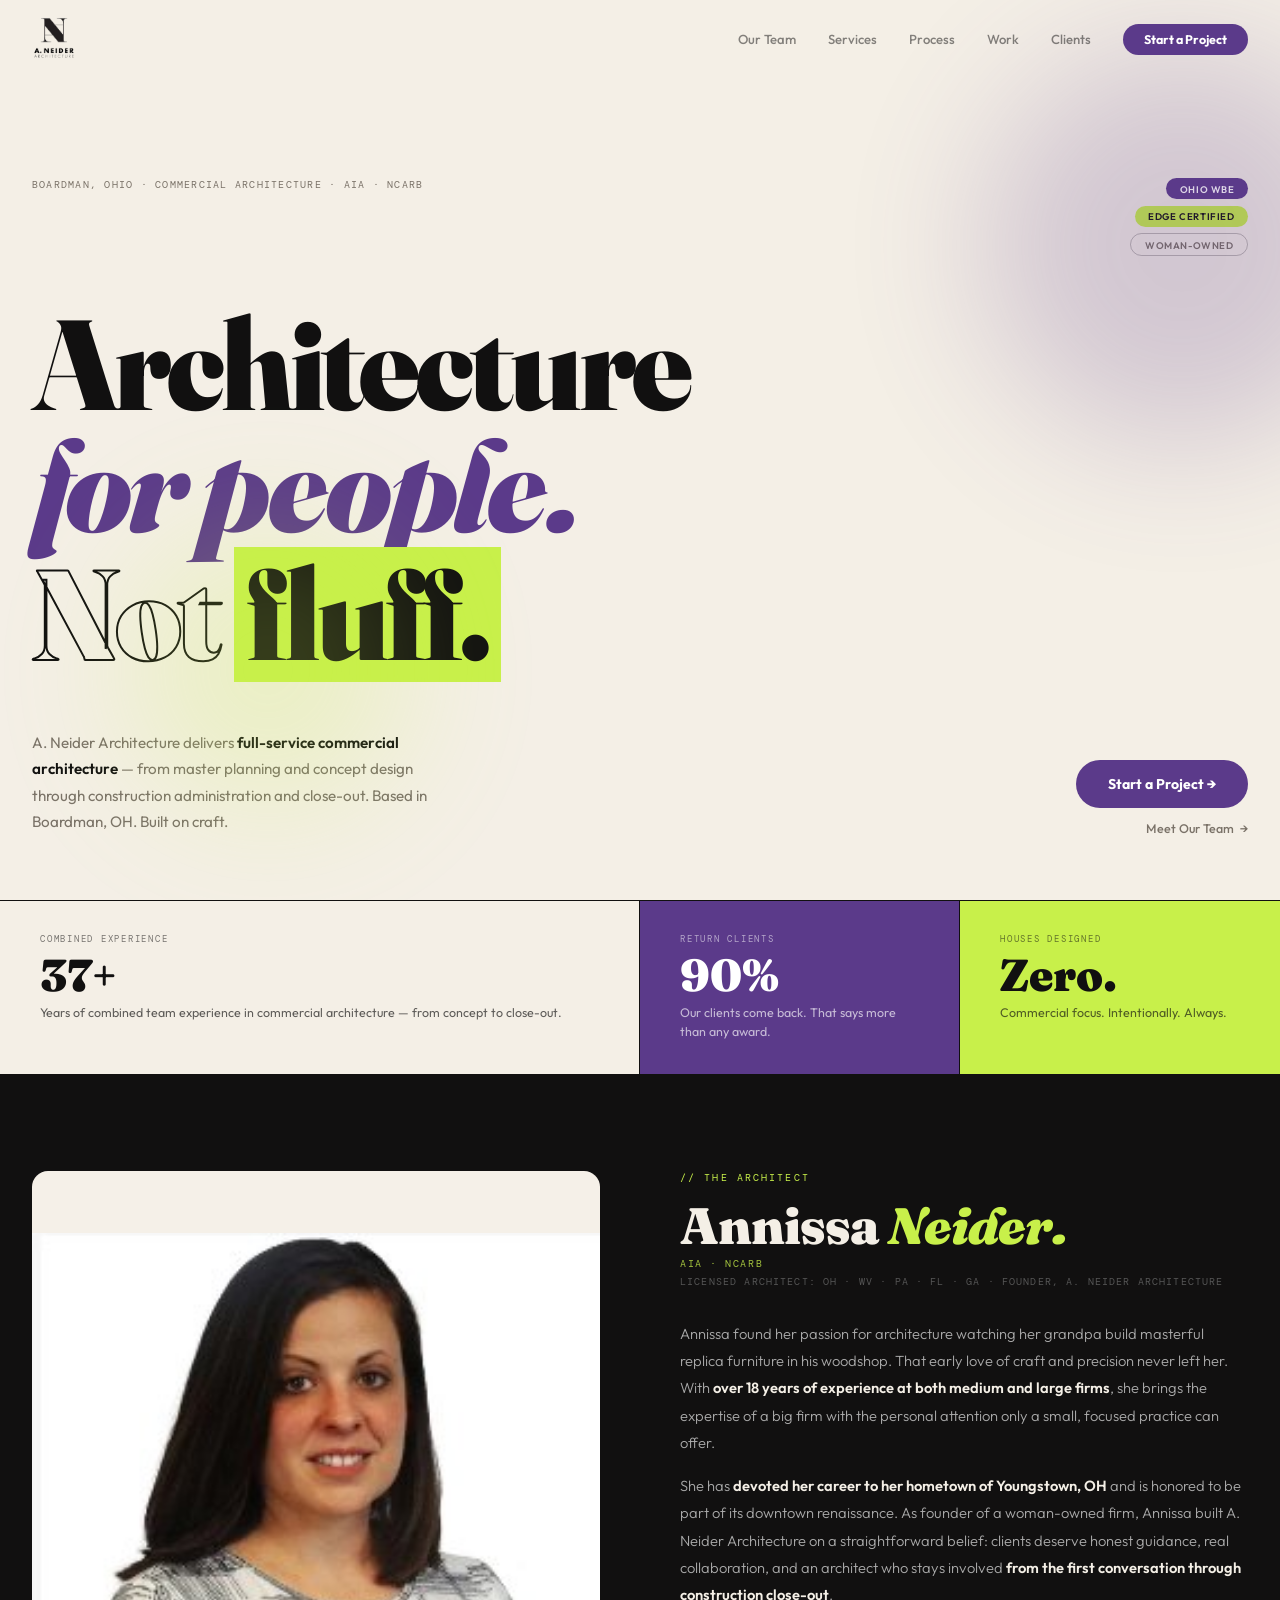
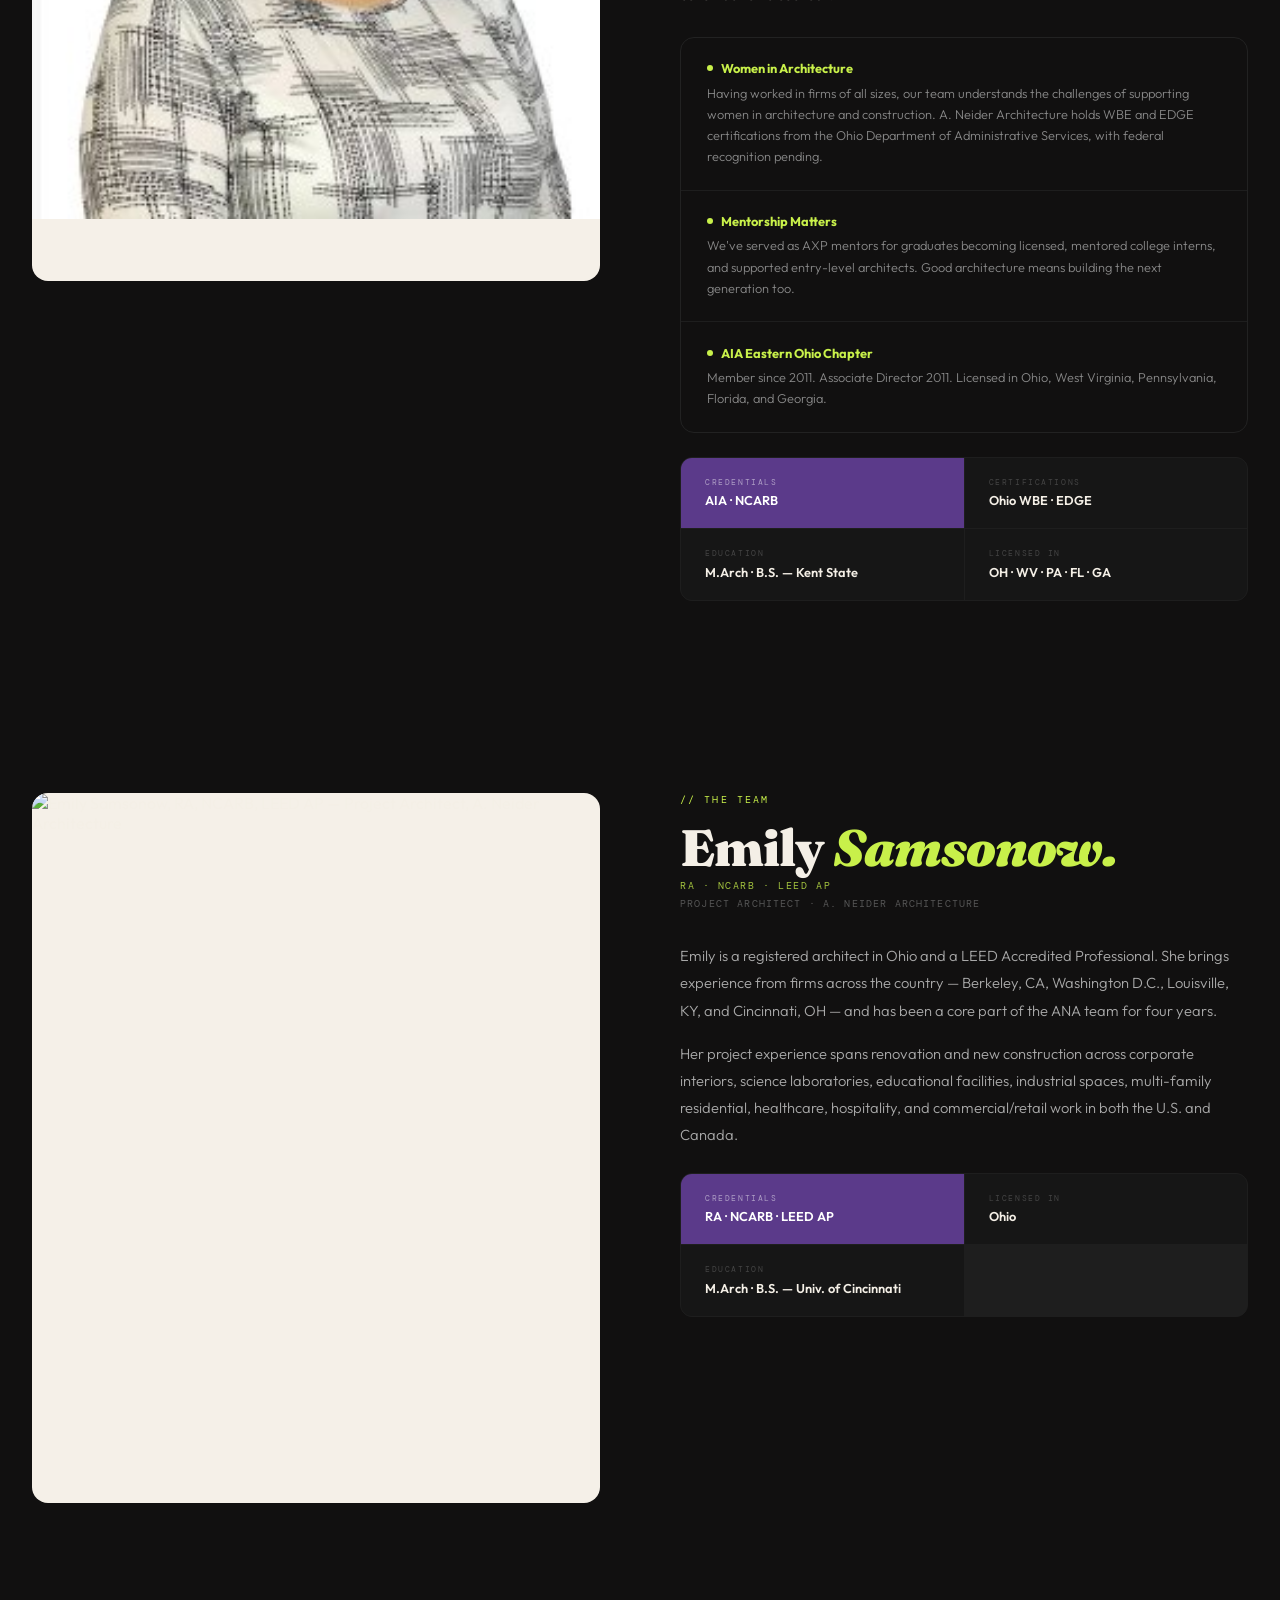
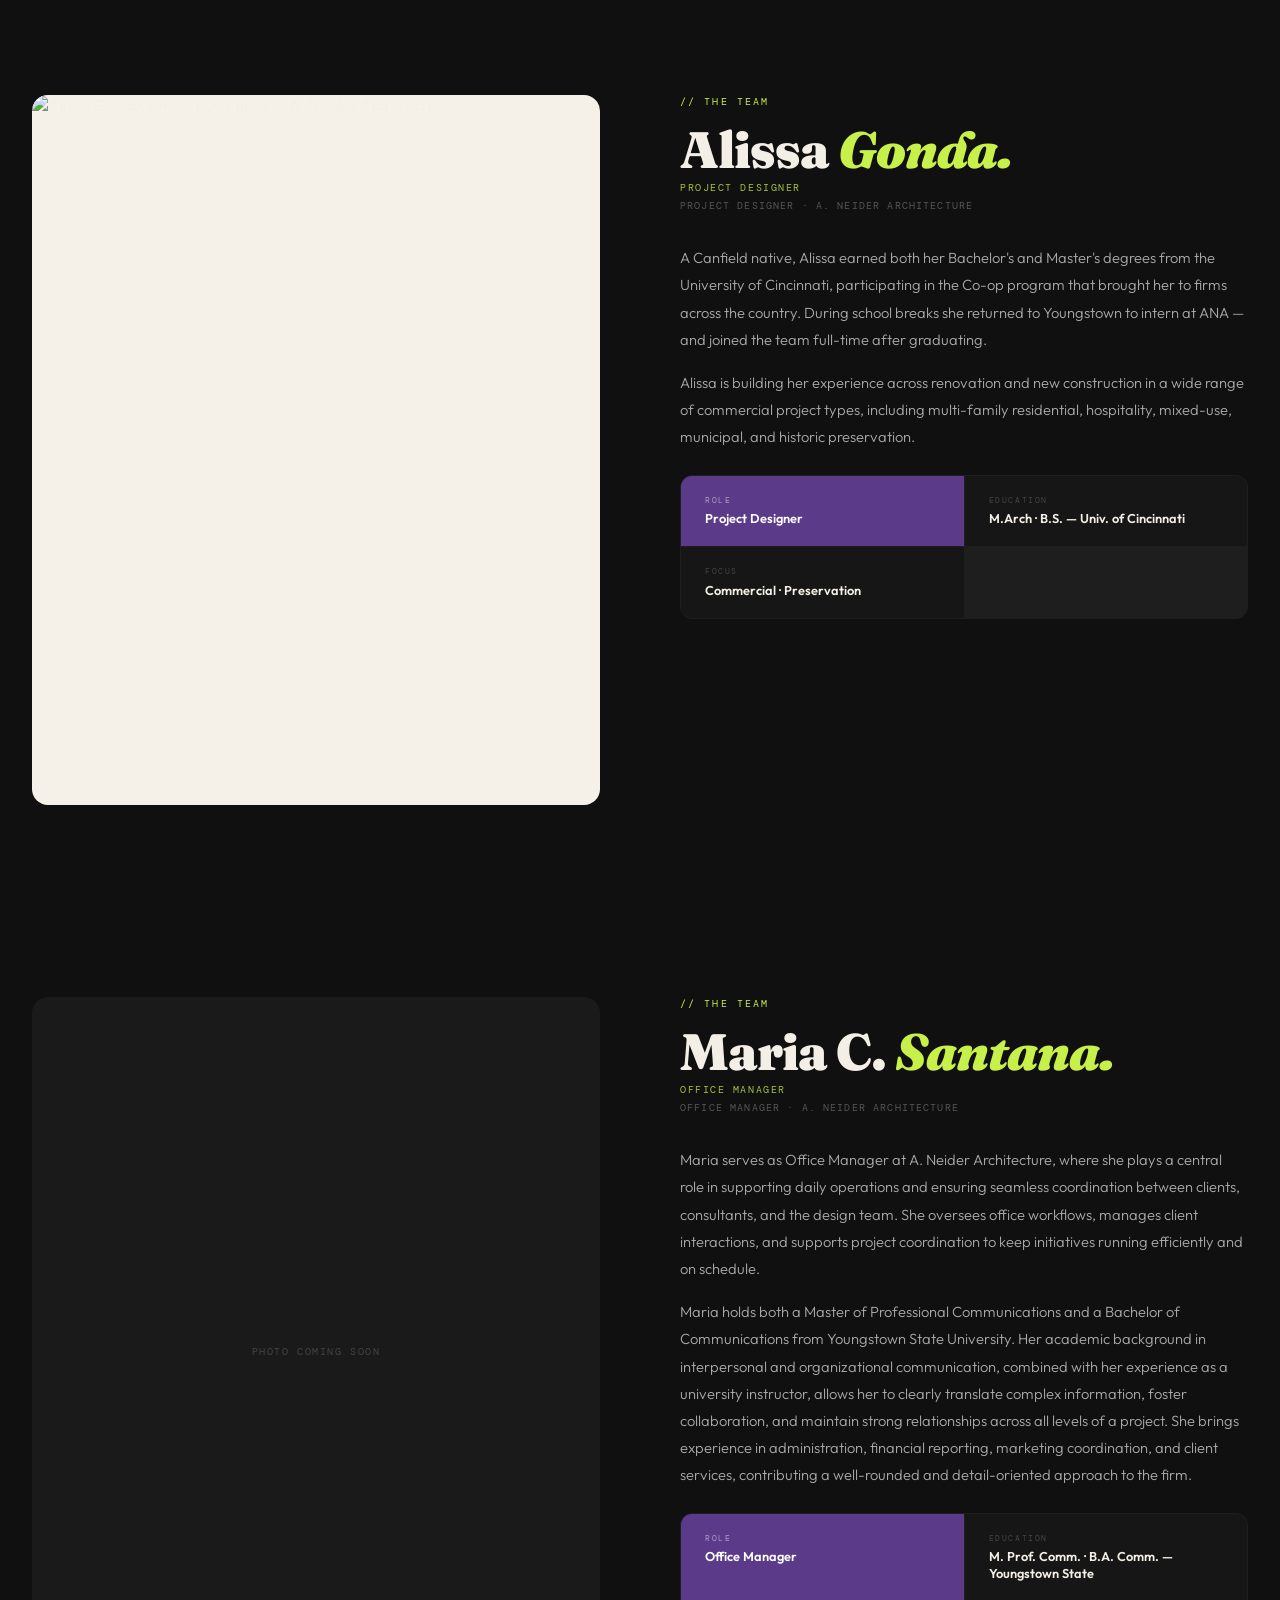
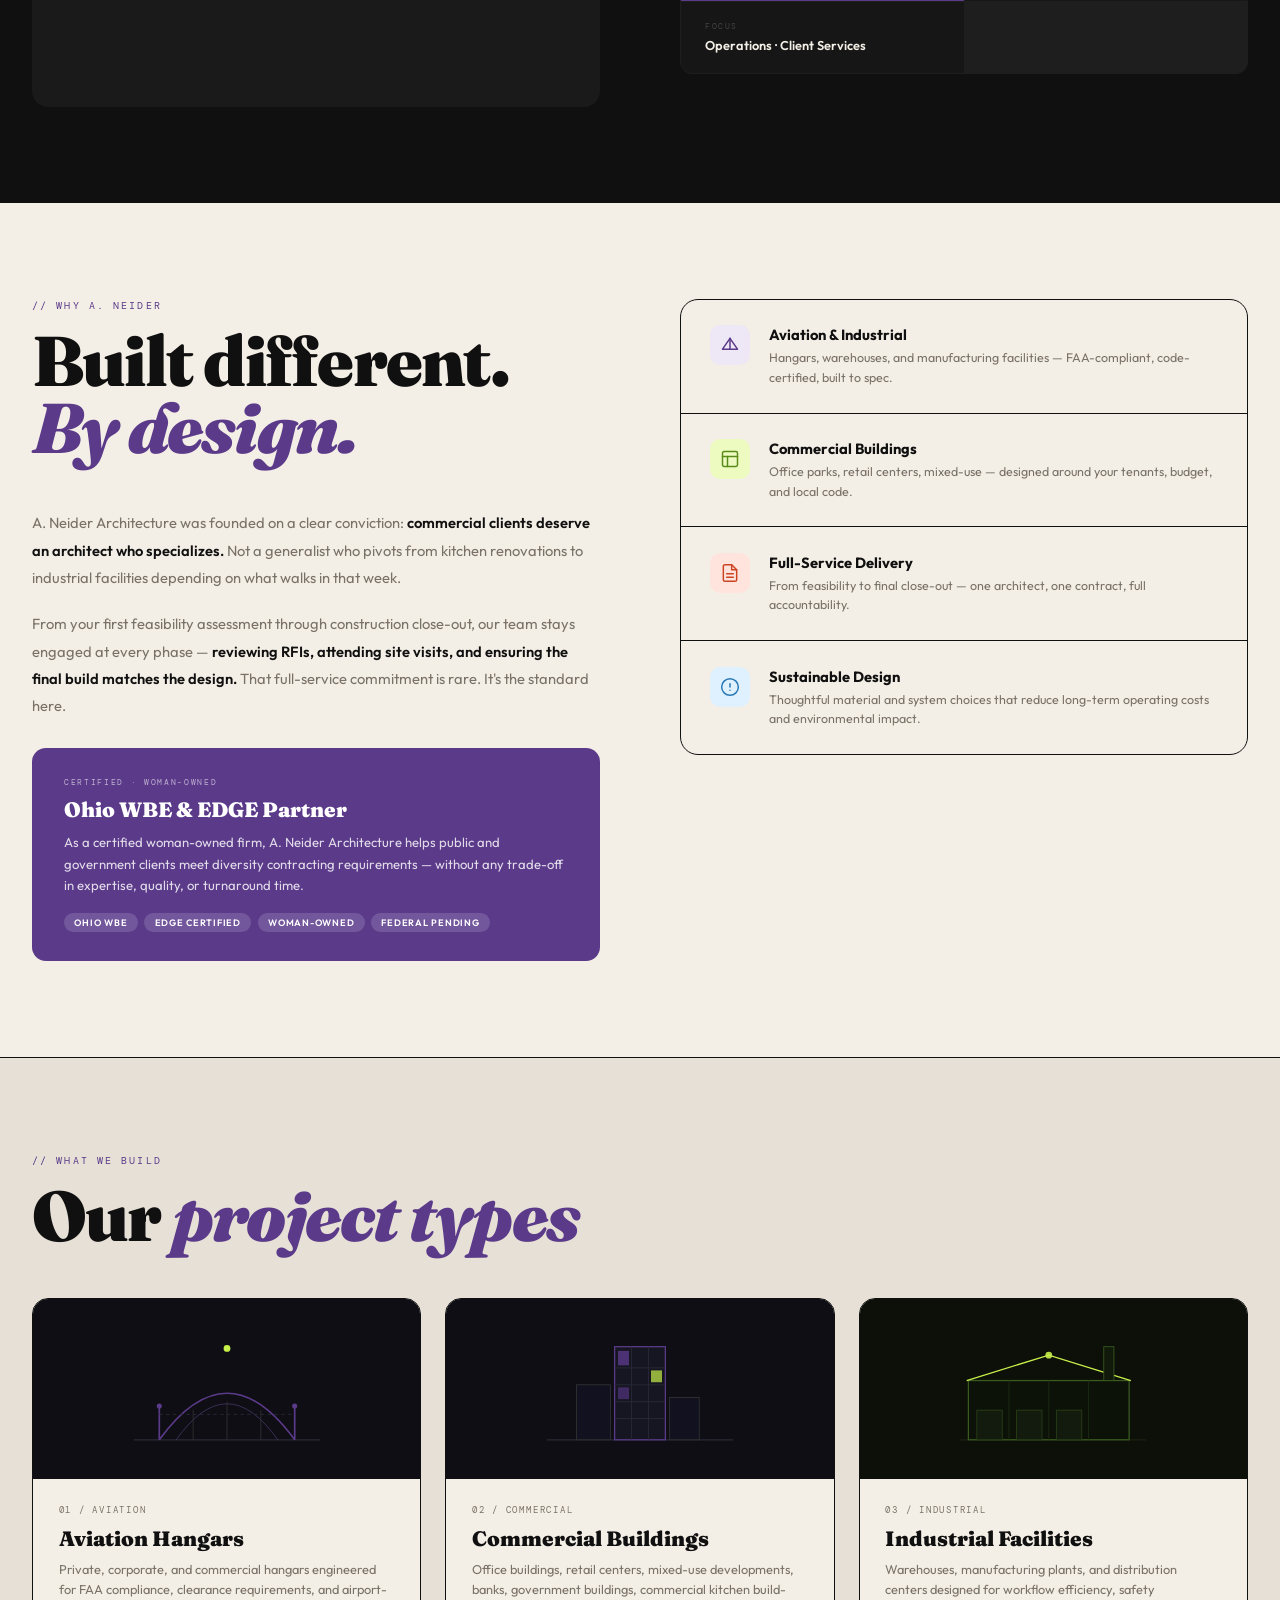
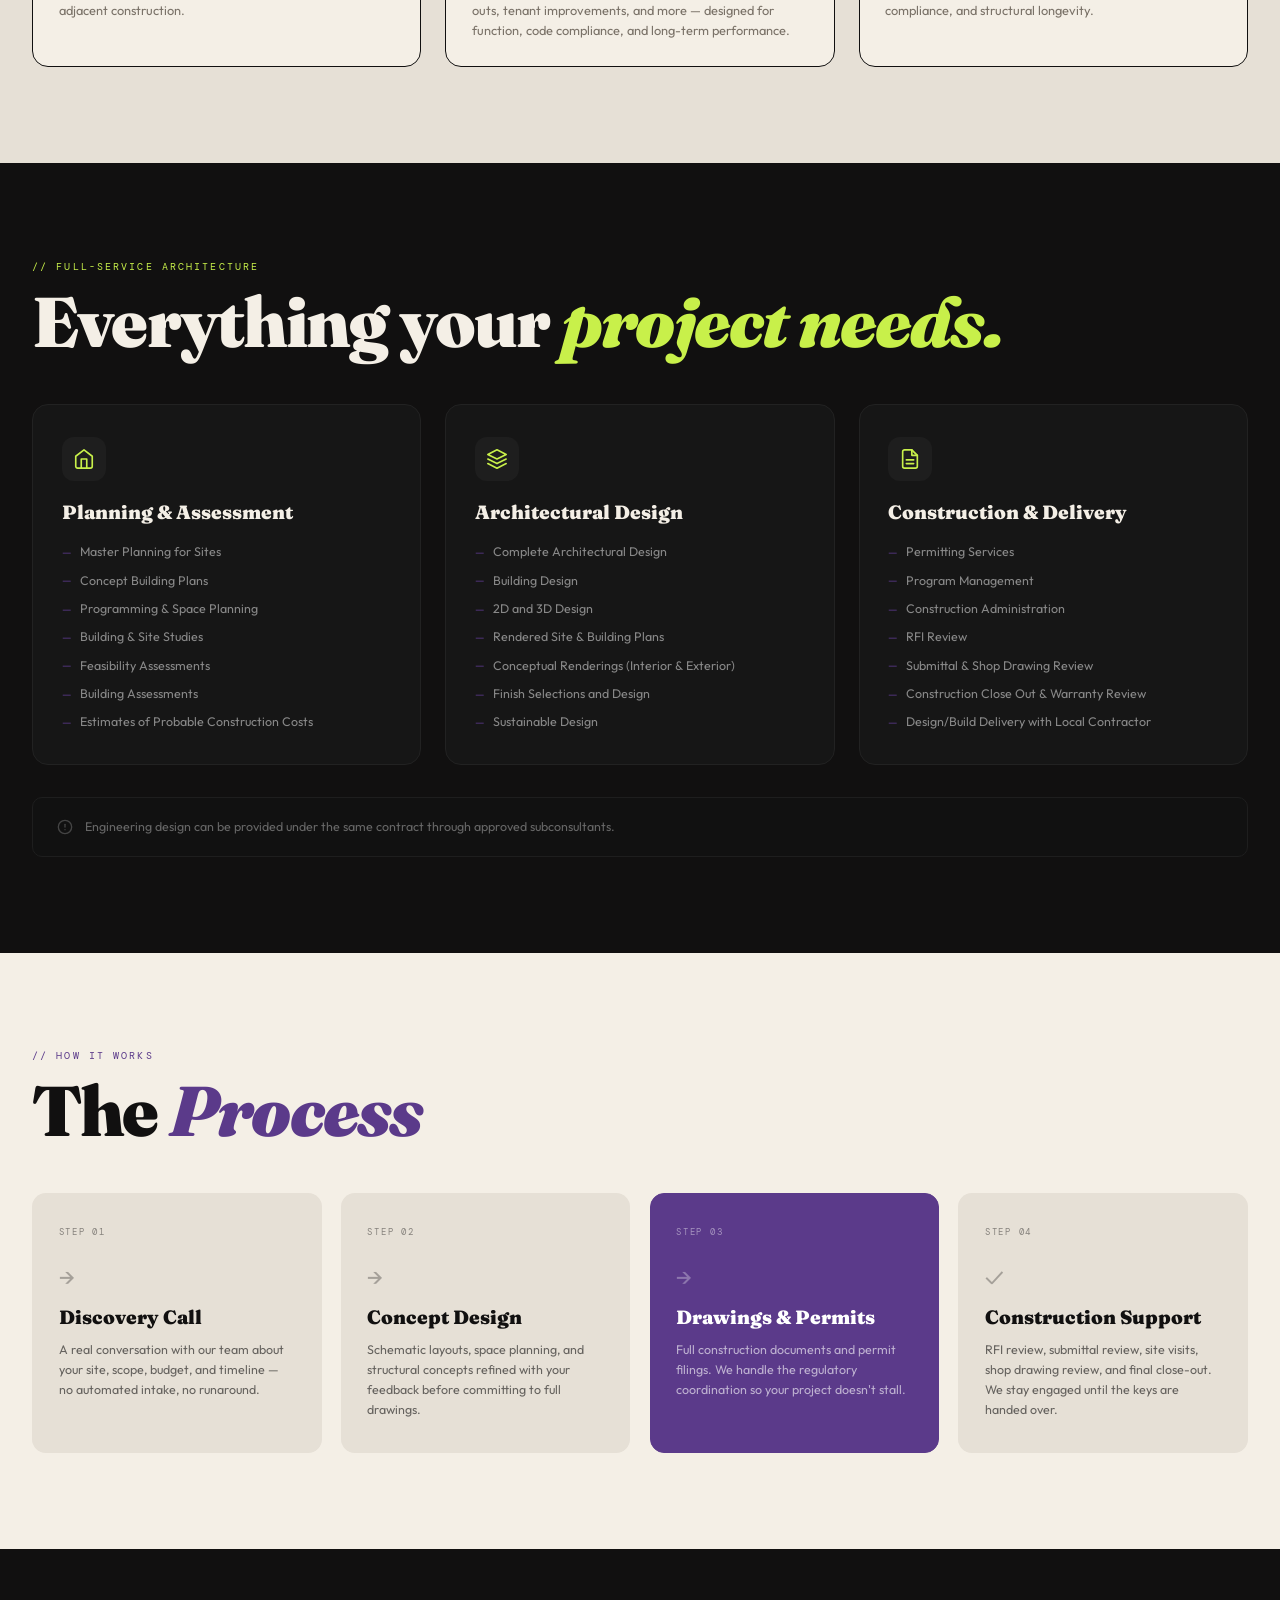
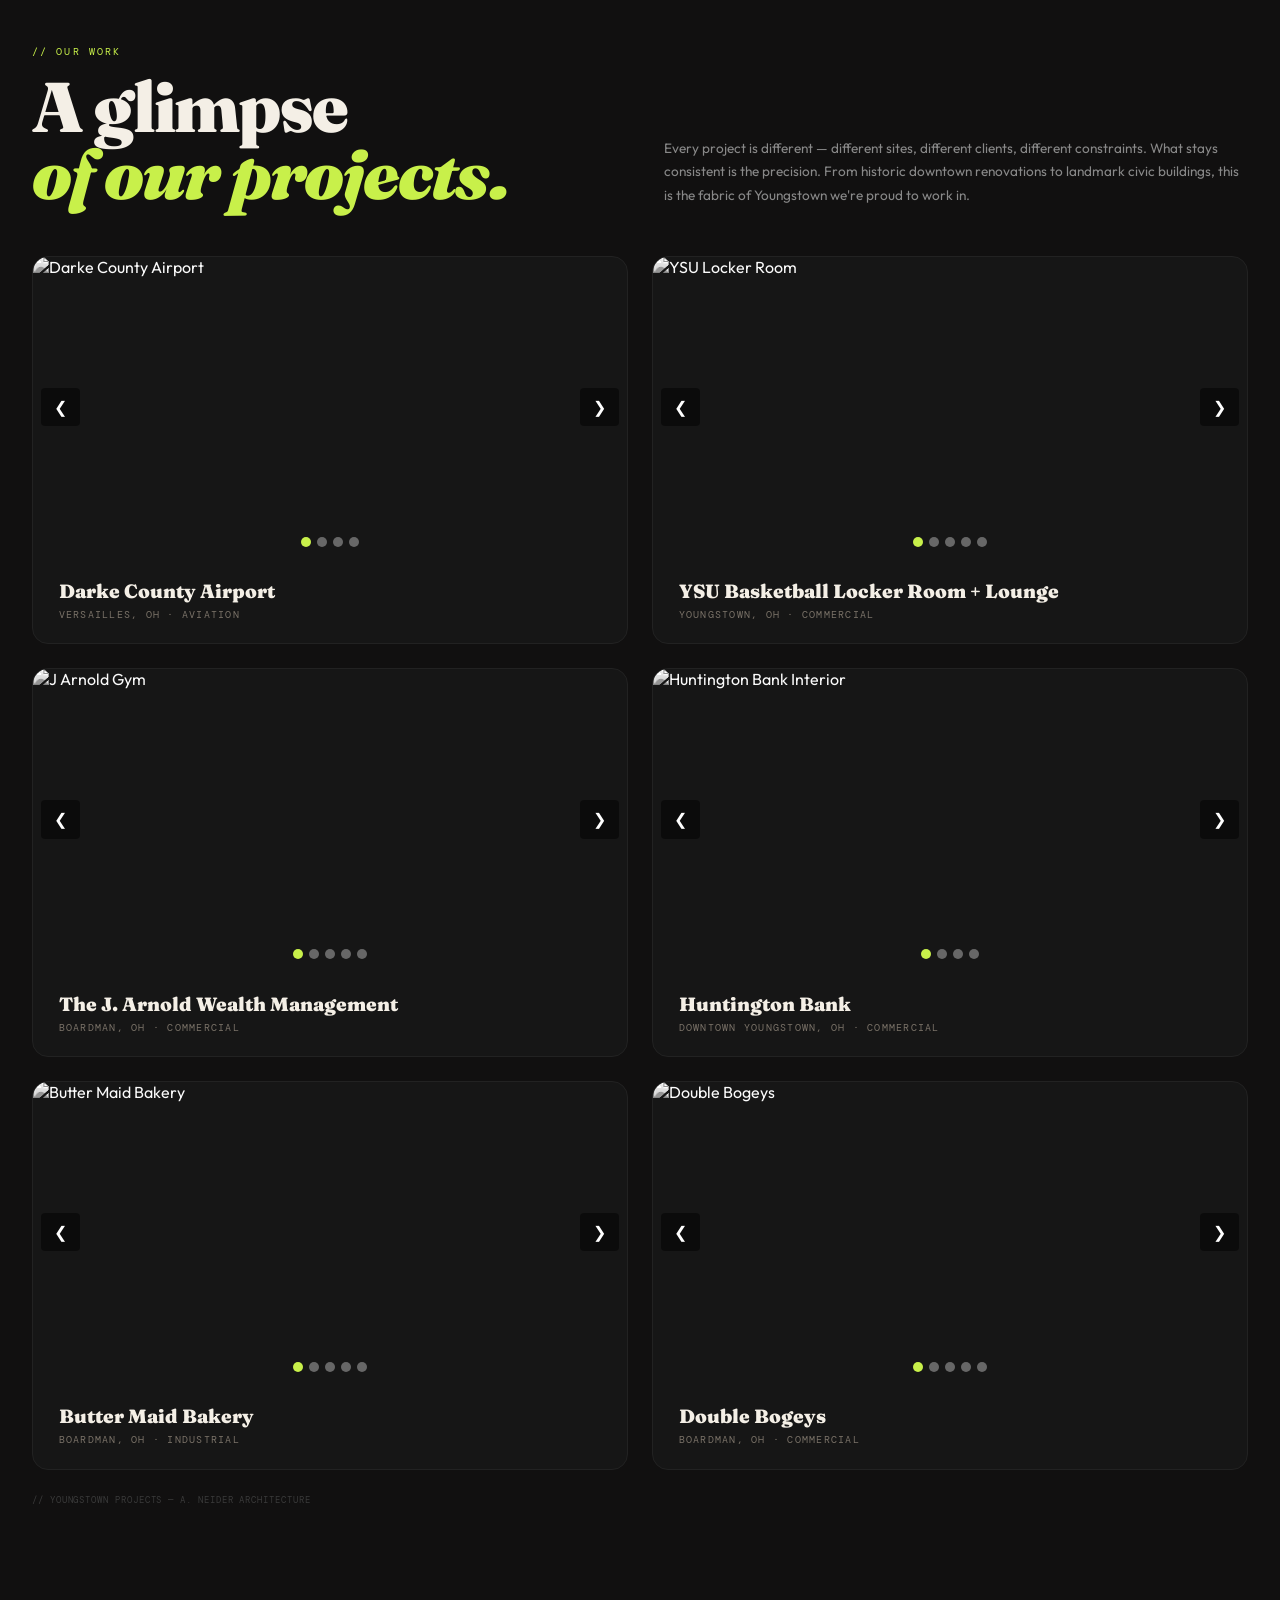
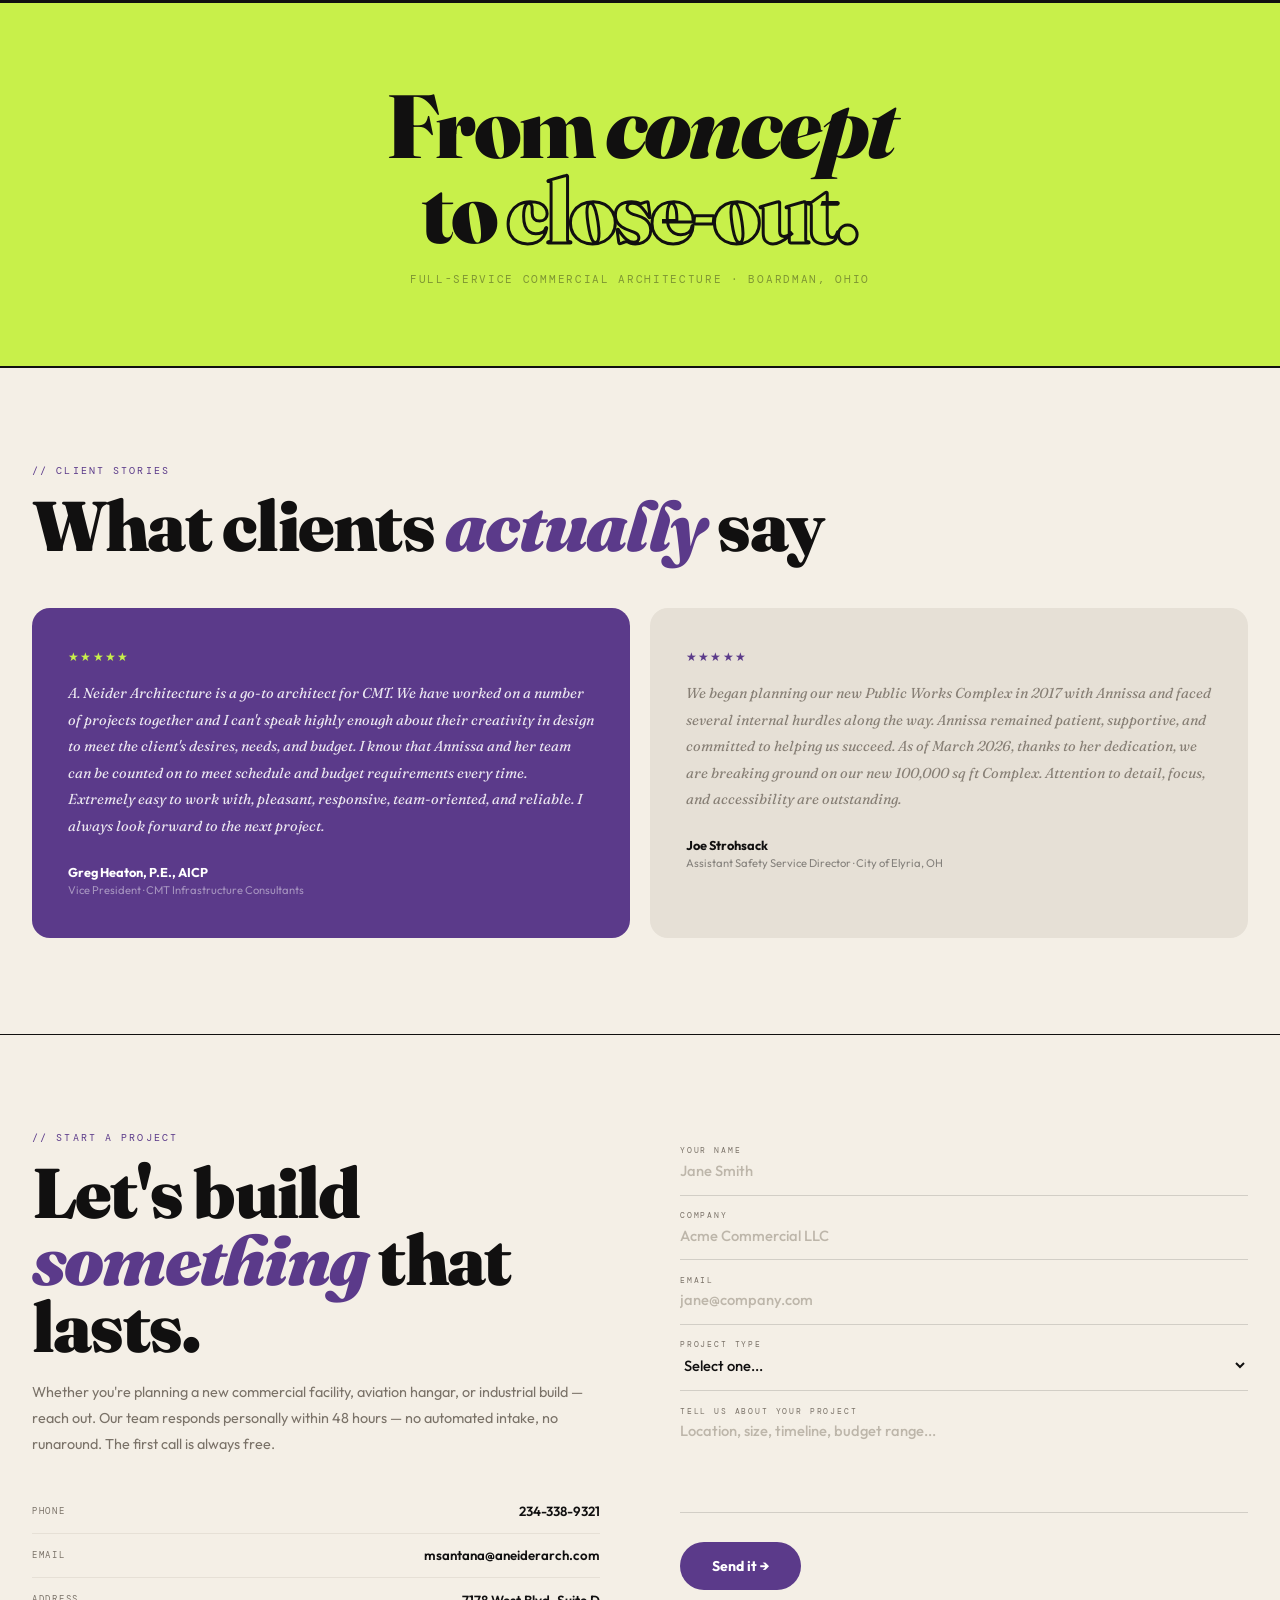
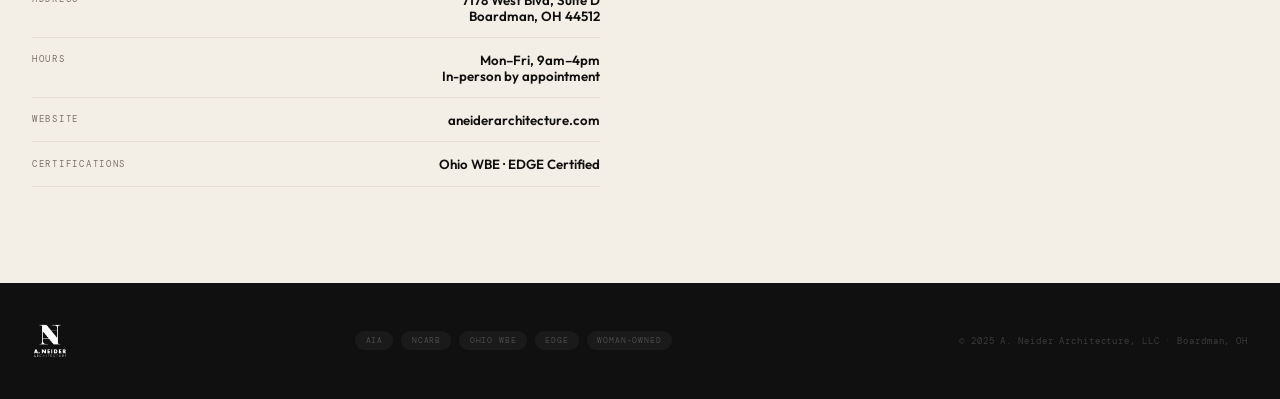
==== commit 5630361c: "Remove Canfield Fair project from work gallery The Canfield Jr Fair Coliseum Agricultural Building s" ====
--- a/index.html
+++ b/index.html
@@ -827,30 +827,6 @@
       </div>
     </div>
 
-    <!-- Canfield Fair -->
-    <div class="proj-gallery-card reveal" style="transition-delay:.08s">
-      <div class="proj-slideshow" data-proj-slideshow>
-        <div class="proj-slides">
-          <img src="https://images.squarespace-cdn.com/content/5fd55b0b3c1f6275809eb55e/b3e6e501-fb5e-4c67-90b0-23c3c522f860/Canfield+Fair+%281%29.JPG?content-type=image%2Fjpeg" alt="Canfield Fair Exterior" class="proj-slide bw active">
-          <img src="https://images.squarespace-cdn.com/content/5fd55b0b3c1f6275809eb55e/19c12b39-2acf-46d1-9594-0f2be5be452d/Canfield+Fair+%282%29.JPG?content-type=image%2Fjpeg" alt="Canfield Fair Interior" class="proj-slide">
-          <img src="https://images.squarespace-cdn.com/content/5fd55b0b3c1f6275809eb55e/fa5b7235-02e1-4a05-90f2-3efc275941e5/Canfield+Fair+%283%29.JPEG?content-type=image%2Fjpeg" alt="Canfield Fair Interior" class="proj-slide">
-          <img src="https://images.squarespace-cdn.com/content/5fd55b0b3c1f6275809eb55e/b3e6e501-fb5e-4c67-90b0-23c3c522f860/Canfield+Fair+%281%29.JPG?content-type=image%2Fjpeg" alt="Canfield Fair Exterior" class="proj-slide">
-        </div>
-        <button class="proj-slide-btn prev">&#10094;</button>
-        <button class="proj-slide-btn next">&#10095;</button>
-        <div class="proj-slide-dots">
-          <span class="proj-dot active"></span>
-          <span class="proj-dot"></span>
-          <span class="proj-dot"></span>
-          <span class="proj-dot"></span>
-        </div>
-      </div>
-      <div class="proj-gallery-card-body">
-        <h3>Canfield Jr Fair Coliseum Agricultural Building</h3>
-        <p>Canfield, OH · Commercial</p>
-      </div>
-    </div>
-
     <!-- Buttermaid -->
     <div class="proj-gallery-card reveal" style="transition-delay:.16s">
       <div class="proj-slideshow" data-proj-slideshow>
